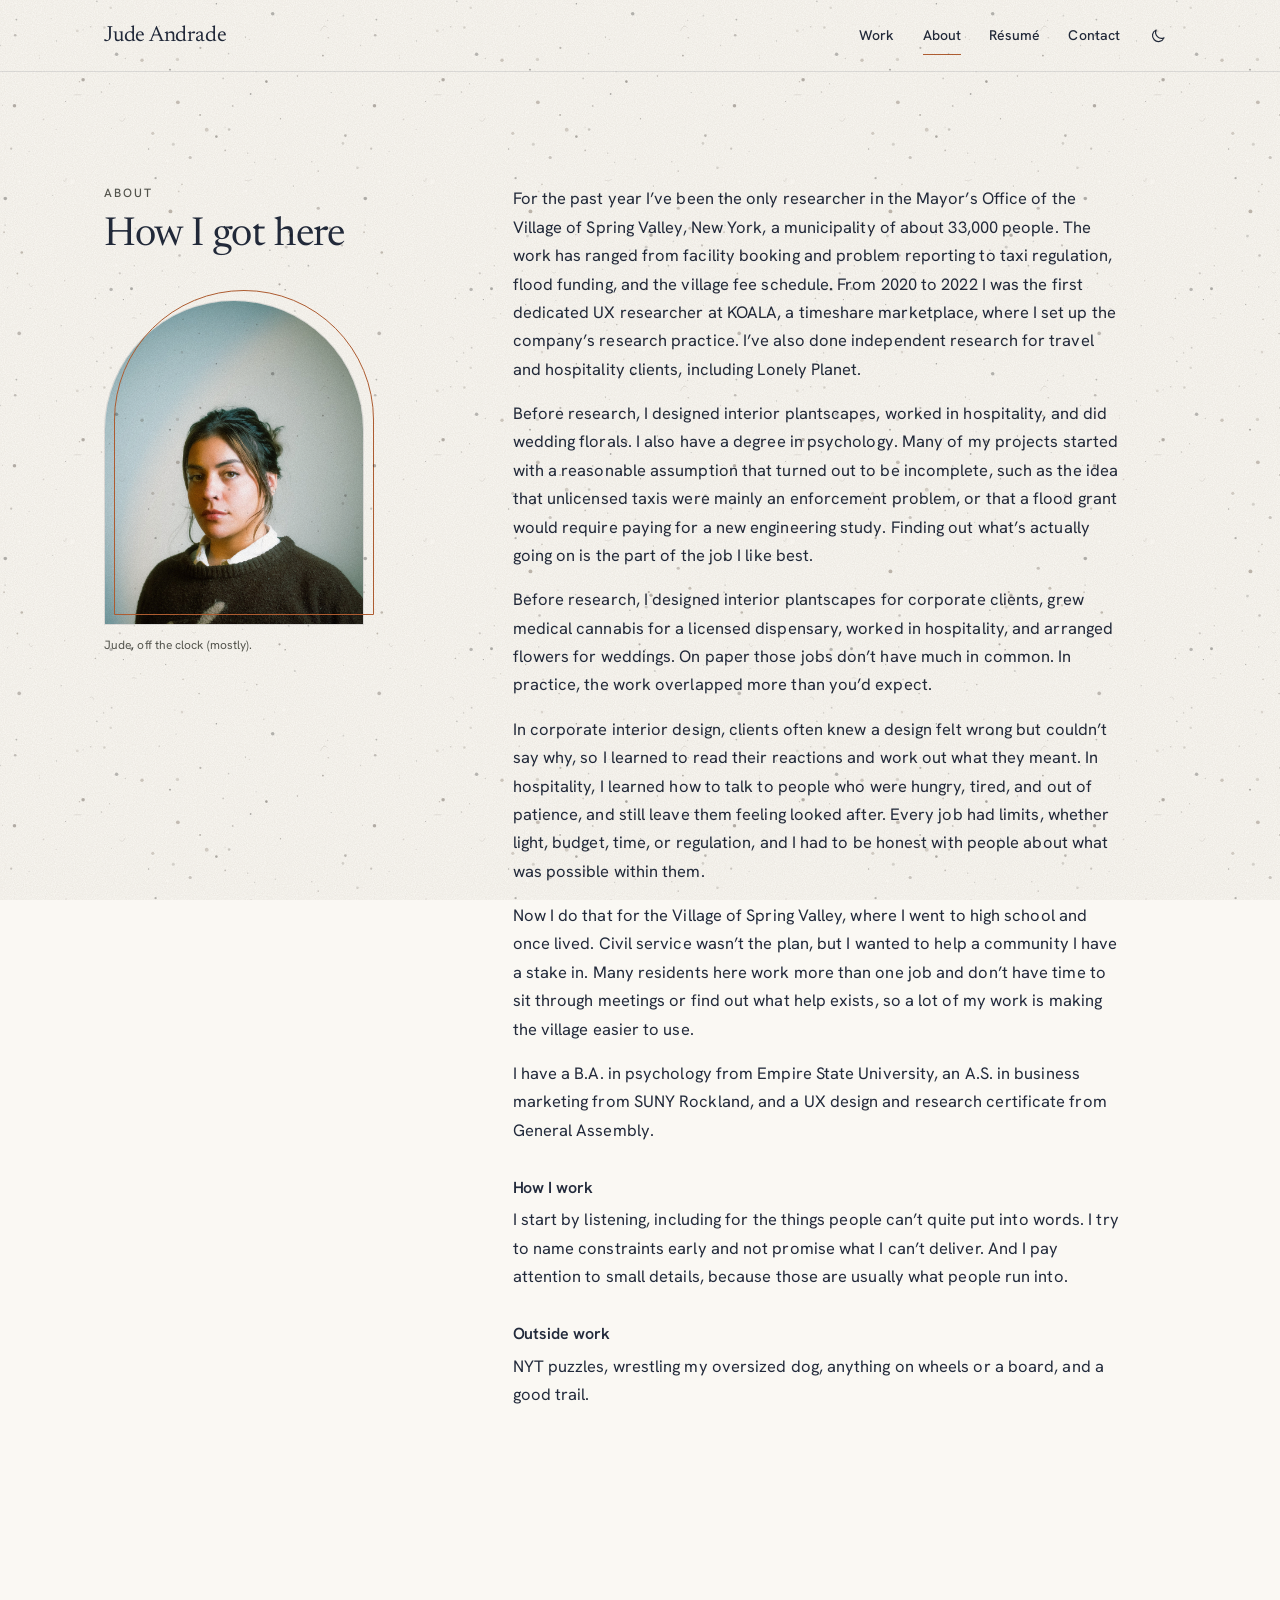
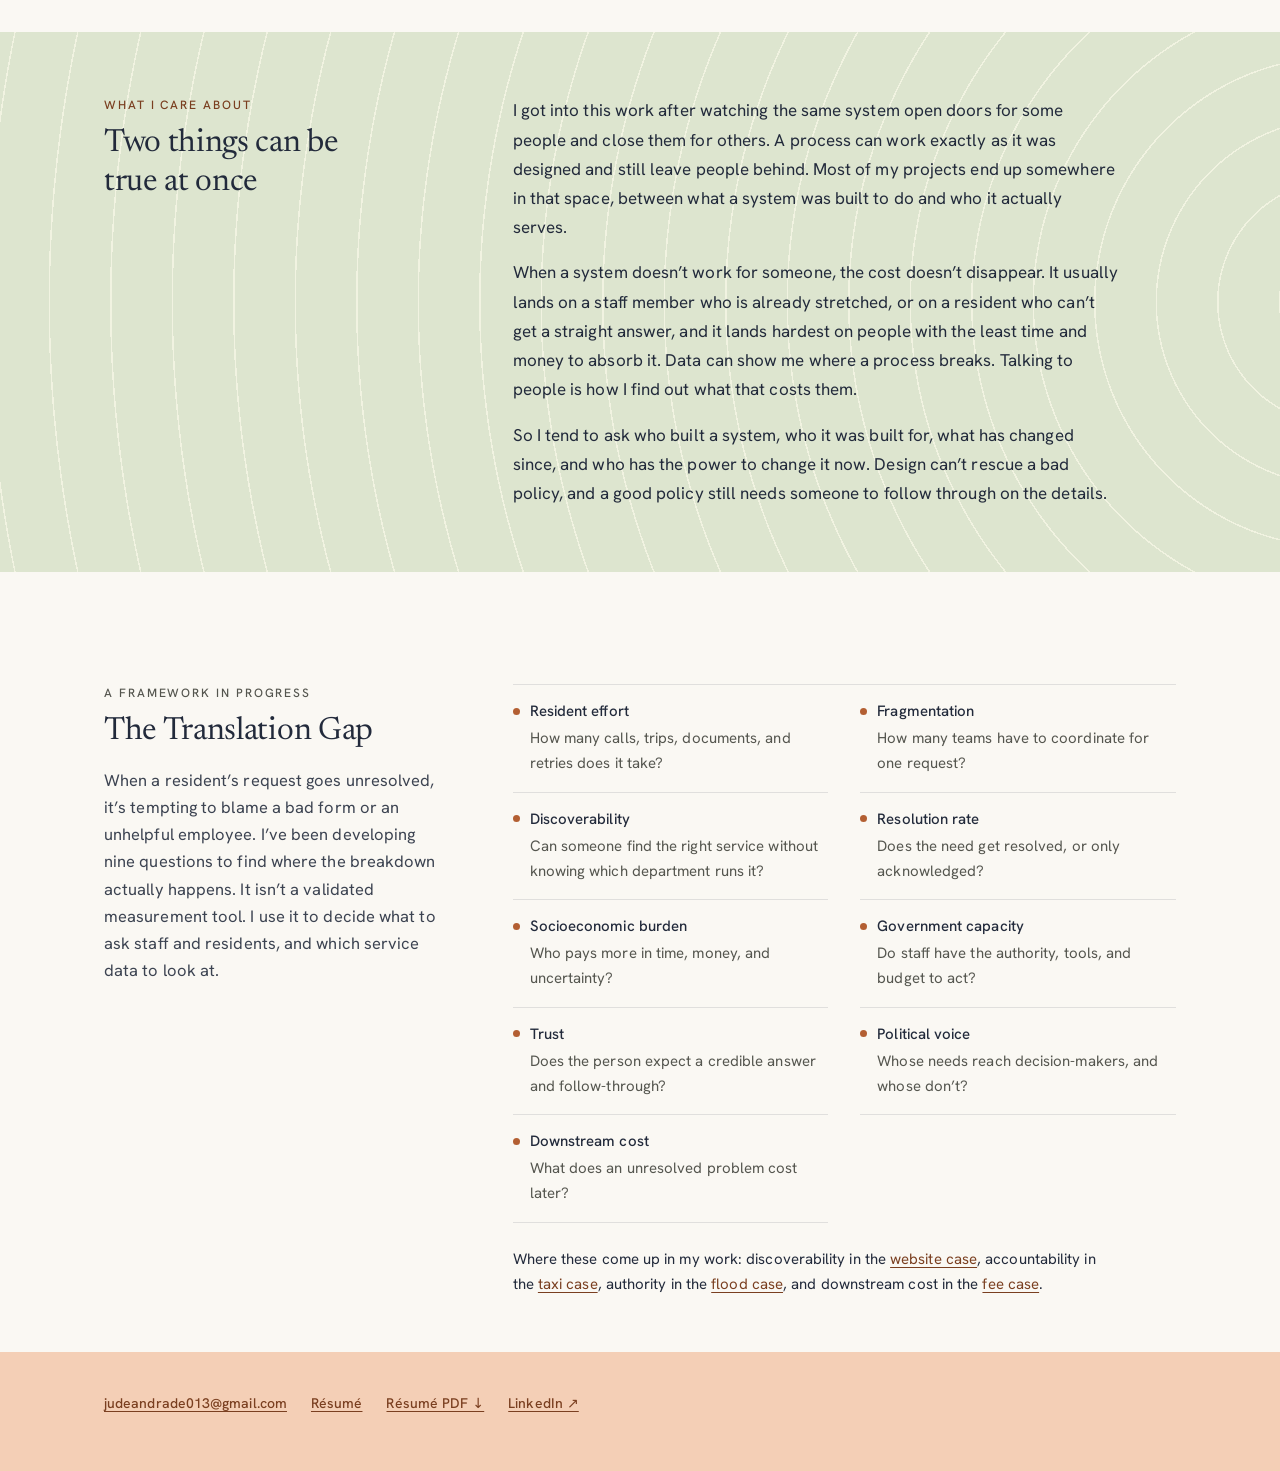
==== about.html @ be857dbc "Move long-form About content to its own page - Homepage keeps the hero's first paragraph, the work l" ====
<!DOCTYPE html>

<html lang="en">
<head>
<meta charset="utf-8"/>
<meta content="width=device-width,initial-scale=1,viewport-fit=cover" name="viewport"/>
<meta content="#FAF8F3" name="theme-color"/>
<script>(function(){var d=document.documentElement,t;try{t=localStorage.getItem("theme")}catch(e){}if(t!=="light"&&t!=="dark")t=matchMedia("(prefers-color-scheme: dark)").matches?"dark":"light";d.setAttribute("data-theme",t);})();</script>
<title>About · Jude Andrade, Design Researcher</title>
<meta content="About Jude Andrade: how a path through plantscape design, hospitality and florals led to design research in local government, what she cares about, and the Translation Gap framework." name="description"/>
<meta content="website" property="og:type"/>
<meta content="About · Jude Andrade, Design Researcher" property="og:title"/>
<meta content="Jude Andrade studies how people make their way through products and public services. Case studies: taxi regulation, product research at KOALA, municipal digital services, flood-mitigation funding, and fee reform." property="og:description"/>
<meta content="summary_large_image" name="twitter:card"/>
<link href="https://fonts.googleapis.com" rel="preconnect"/>
<link crossorigin="" href="https://fonts.gstatic.com" rel="preconnect"/>
<link href="https://fonts.googleapis.com/css2?family=Hanken+Grotesk:wght@400;500;600&amp;family=Newsreader:ital,opsz,wght@0,6..72,300..600;1,6..72,400&amp;family=DM+Mono:wght@400;500&amp;display=swap" rel="stylesheet"/>
<link href="site.css?v=13" rel="stylesheet"/>

<meta content="https://judeandrade013.github.io/about.html" property="og:url"/><meta content="https://judeandrade013.github.io/og-card.jpg?v=20261117" property="og:image"/>
<meta content="1200" property="og:image:width"/>
<meta content="630" property="og:image:height"/>
<meta content="Jude Andrade, design researcher: Hi, I’m Jude." property="og:image:alt"/>
<meta content="https://judeandrade013.github.io/og-card.jpg?v=20261117" name="twitter:image"/><link href="https://judeandrade013.github.io/" rel="canonical"/><link href="favicon.svg?v=20261029" rel="icon" type="image/svg+xml"/></head>
<body>
<a class="skip" href="#main">Skip to content</a>
<nav aria-label="Main"><div class="wrap nav-in"><a class="mark" href="index.html">Jude Andrade</a><div class="nav-links"><a href="index.html#work">Work</a><a aria-current="page" href="about.html">About</a><a href="resume.html">Résumé</a><a href="index.html#contact">Contact</a><button class="theme-toggle" type="button" aria-pressed="false" aria-label="Dark theme" title="Dark theme"><svg class="i-moon" viewBox="0 0 24 24" width="18" height="18" aria-hidden="true" focusable="false"><path d="M20 14.5A8 8 0 0 1 9.5 4a8 8 0 1 0 10.5 10.5z" fill="none" stroke="currentColor" stroke-width="1.6" stroke-linejoin="round"/></svg><svg class="i-sun" viewBox="0 0 24 24" width="18" height="18" aria-hidden="true" focusable="false"><circle cx="12" cy="12" r="4" fill="none" stroke="currentColor" stroke-width="1.6"/><path d="M12 2.5v2.5M12 19v2.5M2.5 12H5M19 12h2.5M5.3 5.3l1.8 1.8M16.9 16.9l1.8 1.8M5.3 18.7l1.8-1.8M16.9 7.1l1.8-1.8" stroke="currentColor" stroke-width="1.6" stroke-linecap="round"/></svg></button></div></div></nav>
<main id="main">
<section aria-labelledby="h-about" class="sec about-page" id="about-story"><div class="wrap split"><div class="split-head"><p class="label">About</p><h1 class="sec-title" id="h-about">How I got here</h1><figure class="portrait-note portrait-single"><img alt="Photograph of Jude smiling in a dark knit sweater over a white collared shirt" decoding="async" height="1100" loading="lazy" src="about-jude-2026.jpg" width="1100"/><figcaption>Jude, off the clock (mostly).</figcaption></figure></div>
<div class="split-body about-body"><p class="about-lede">For the past year I’ve been the only researcher in the Mayor’s Office of the Village of Spring Valley, New York, a municipality of about 33,000 people. The work has ranged from facility booking and problem reporting to taxi regulation, flood funding, and the village fee schedule. From 2020 to 2022 I was the first dedicated UX researcher at KOALA, a timeshare marketplace, where I set up the company’s research practice. I’ve also done independent research for travel and hospitality clients, including Lonely Planet.</p>
<p class="about-lede">Before research, I designed interior plantscapes, worked in hospitality, and did wedding florals. I also have a degree in psychology. Many of my projects started with a reasonable assumption that turned out to be incomplete, such as the idea that unlicensed taxis were mainly an enforcement problem, or that a flood grant would require paying for a new engineering study. Finding out what’s actually going on is the part of the job I like best.</p>
<p>Before research, I designed interior plantscapes for corporate clients, grew medical cannabis for a licensed dispensary, worked in hospitality, and arranged flowers for weddings. On paper those jobs don’t have much in common. In practice, the work overlapped more than you’d expect.</p><p>In corporate interior design, clients often knew a design felt wrong but couldn’t say why, so I learned to read their reactions and work out what they meant. In hospitality, I learned how to talk to people who were hungry, tired, and out of patience, and still leave them feeling looked after. Every job had limits, whether light, budget, time, or regulation, and I had to be honest with people about what was possible within them.</p><p>Now I do that for the Village of Spring Valley, where I went to high school and once lived. Civil service wasn’t the plan, but I wanted to help a community I have a stake in. Many residents here work more than one job and don’t have time to sit through meetings or find out what help exists, so a lot of my work is making the village easier to use.</p><p>I have a B.A. in psychology from Empire State University, an A.S. in business marketing from SUNY Rockland, and a UX design and research certificate from General Assembly.</p><h3 class="about-mini-head">How I work</h3><p>I start by listening, including for the things people can’t quite put into words. I try to name constraints early and not promise what I can’t deliver. And I pay attention to small details, because those are usually what people run into.</p><h3 class="about-mini-head">Outside work</h3><p>NYT puzzles, wrestling my oversized dog, anything on wheels or a board, and a good trail.</p>
</div>
</div></section>
<section aria-labelledby="beliefs-title" class="wrap beliefs" id="what-i-believe"><div class="beliefs-inner split"><div class="split-head"><p class="label">What I care about</p><h3 id="beliefs-title">Two things can be true at once</h3></div><div class="split-body"><p>I got into this work after watching the same system open doors for some people and close them for others. A process can work exactly as it was designed and still leave people behind. Most of my projects end up somewhere in that space, between what a system was built to do and who it actually serves.</p><p>When a system doesn’t work for someone, the cost doesn’t disappear. It usually lands on a staff member who is already stretched, or on a resident who can’t get a straight answer, and it lands hardest on people with the least time and money to absorb it. Data can show me where a process breaks. Talking to people is how I find out what that costs them.</p><p>So I tend to ask who built a system, who it was built for, what has changed since, and who has the power to change it now. Design can’t rescue a bad policy, and a good policy still needs someone to follow through on the details.</p></div></div></section>
<section aria-labelledby="h-theory" class="wrap gap-framework" id="theory"><div class="split"><div class="split-head"><p class="label">A framework in progress</p><h3 id="h-theory">The Translation Gap</h3><p>When a resident’s request goes unresolved, it’s tempting to blame a bad form or an unhelpful employee. I’ve been developing nine questions to find where the breakdown actually happens. It isn’t a validated measurement tool. I use it to decide what to ask staff and residents, and which service data to look at.</p></div><div class="split-body"><dl class="gap-list"><div><dt>Resident effort</dt><dd>How many calls, trips, documents, and retries does it take?</dd></div><div><dt>Fragmentation</dt><dd>How many teams have to coordinate for one request?</dd></div><div><dt>Discoverability</dt><dd>Can someone find the right service without knowing which department runs it?</dd></div><div><dt>Resolution rate</dt><dd>Does the need get resolved, or only acknowledged?</dd></div><div><dt>Socioeconomic burden</dt><dd>Who pays more in time, money, and uncertainty?</dd></div><div><dt>Government capacity</dt><dd>Do staff have the authority, tools, and budget to act?</dd></div><div><dt>Trust</dt><dd>Does the person expect a credible answer and follow-through?</dd></div><div><dt>Political voice</dt><dd>Whose needs reach decision-makers, and whose don’t?</dd></div><div><dt>Downstream cost</dt><dd>What does an unresolved problem cost later?</dd></div></dl><p class="gap-links">Where these come up in my work: discoverability in the <a href="work/digital-services.html">website case</a>, accountability in the <a href="work/taxi.html">taxi case</a>, authority in the <a href="work/memorial-park.html">flood case</a>, and downstream cost in the <a href="work/fees.html">fee case</a>.</p></div></div></section>
</main>
<footer class="page-footer"><div class="wrap"><p><a href="mailto:judeandrade013@gmail.com">judeandrade013@gmail.com</a><a href="resume.html">Résumé</a><a href="resume.pdf?v=20261117c" download="Jude_Andrade_Resume.pdf">Résumé PDF ↓</a><a href="https://www.linkedin.com/in/jude13/" rel="noopener" target="_blank">LinkedIn ↗</a></p></div></footer>
<script src="theme.js" defer></script>
<script data-goatcounter="https://judeandrade013.goatcounter.com/count" async src="//gc.zgo.at/count.js"></script>
</body>
</html>
---- site.css ----
/* Jude Andrade — portfolio stylesheet
   One stylesheet for every page. Colours live only in the two token blocks
   below; components use the tokens, so light and dark come from the same rules.

   1  Tokens (light, dark)      6  Case studies
   2  Base                      7  Exhibits and figures
   3  Navigation + theme toggle 8  Résumé page
   4  Homepage                  9  Responsive
   5  Footers                   10 Motion and print                        */

/* 1 ─ Tokens ─────────────────────────────────────────────────────────── */
:root{
  color-scheme:light;
  /* surfaces */
  --paper:#FAF8F3; --platen:#F1EBE1; --sand:#EFE7DA; --card:#FFFFFF;
  /* text */
  --ink:#222A3B; --muted:#55564F;
  --rule:color-mix(in srgb,var(--ink) 12%,var(--paper));
  --rule-strong:color-mix(in srgb,var(--ink) 18%,transparent);
  /* accents */
  --terracotta:#B35F32;          /* dots, outlines, active nav */
  --link:#7A3F20;                /* text links and labels on tints */
  --peach:#F4CFB6;               /* contact footer */
  --peach-muted:#5A4A3C;
  --sage:#DDE5CF;                /* illustration panel, beliefs panel */
  --green:#3F7D2F; --green-text:#2C681D;
  --ring:rgba(255,252,237,.6);   /* the concentric-ring texture */
  --ring-band:rgba(255,252,237,.55);
  --texture-blend:multiply; --texture-opacity:.7; --texture-filter:none;
  /* one band colour per case study (also the homepage number swatches) */
  --band-1:#F6D9C4; --band-2:#DDE5CF; --band-3:#EFE3C2; --band-4:#D3E0D6; --band-5:#EAD3BF;
  /* exhibit diagram palette */
  --ex-peach:#F6D9C4; --ex-peach-line:#C98A63;
  --ex-sand:#F3EDE3;  --ex-sand-line:#CDBCA7;
  --ex-sage:#DDE5CF;  --ex-sage-line:#8FA67F;
  --ex-green:#D9E6CF; --ex-ghost-line:#A0907E; --ex-line:#8E8577;
  --ex-bar-old:#CDBCA7; --ex-bar-new:#3F7D2F;
  /* spacing scale and text measures */
  --space-section:clamp(72px,9vw,112px);  /* between homepage sections */
  --space-block:56px;                     /* between blocks inside a section */
  --space-head:40px;                      /* section heading to its content */
  --measure:38rem;                        /* reading width for paragraphs (~70 characters) */
  --measure-wide:760px;                   /* figures and diagrams */
  /* type */
  --display:"Newsreader",Georgia,"Times New Roman",serif;
  --body:"Hanken Grotesk",system-ui,-apple-system,"Segoe UI",sans-serif;
  --mono:"DM Mono",ui-monospace,Menlo,monospace;
}
:root[data-theme="dark"]{
  color-scheme:dark;
  --paper:#16191F; --platen:#1E222A; --sand:#232831; --card:#1B1F26;
  --ink:#ECE6DA; --muted:#ABA698;
  --rule:color-mix(in srgb,var(--ink) 14%,var(--paper));
  --rule-strong:color-mix(in srgb,var(--ink) 22%,transparent);
  --terracotta:#D98A5E;
  --link:#EDAA82;
  --peach:#2B221E;
  --peach-muted:#C9B8A6;
  --sage:#232B22;
  --green:#86BF70; --green-text:#A3D18F;
  --ring:rgba(255,252,237,.06);
  --ring-band:rgba(255,252,237,.05);
  --texture-blend:screen; --texture-opacity:.22; --texture-filter:invert(1);
  --band-1:#33261F; --band-2:#242C21; --band-3:#2F2A1D; --band-4:#202A25; --band-5:#31251D;
  --ex-peach:#3A2A21; --ex-peach-line:#B57C59;
  --ex-sand:#262A31;  --ex-sand-line:#5F5B53;
  --ex-sage:#26301F;  --ex-sage-line:#72906A;
  --ex-green:#22331F; --ex-ghost-line:#8A8073; --ex-line:#8C877E;
  --ex-bar-old:#5F5B53; --ex-bar-new:#86BF70;
}

/* 2 ─ Base ───────────────────────────────────────────────────────────── */
*{box-sizing:border-box}
html{scroll-behavior:smooth;scroll-padding-top:96px}
html{overflow-x:clip}
body{margin:0;background:var(--paper);color:var(--ink);font:16.5px/1.65 var(--body);letter-spacing:.005em;-webkit-font-smoothing:antialiased}
/* paper grain over the page; inverted to light specks in dark mode */
body:before{content:"";position:fixed;top:0;left:0;width:100vw;height:100dvh;pointer-events:none;z-index:100;
  background:url("paper.svg") 0 0/360px 360px;opacity:var(--texture-opacity);mix-blend-mode:var(--texture-blend);filter:var(--texture-filter)}
h1,h2,h3,h4,p,ul,ol,dl,dd,figure{margin:0;padding:0}
h1,h2,h3,h4{font-weight:400;letter-spacing:-.01em}
img{max-width:100%}
button{font-family:inherit}
a{color:var(--link);text-decoration:none;text-decoration-color:color-mix(in srgb,var(--terracotta) 45%,transparent);text-underline-offset:3px}
a:hover{text-decoration:underline;text-underline-offset:4px}
p a,dd a,li a{text-decoration:underline;text-decoration-thickness:1px;text-underline-offset:3px}
a:focus-visible,button:focus-visible,[tabindex]:focus-visible{outline:2px solid var(--link);outline-offset:3px;border-radius:2px}
.wrap{max-width:1120px;margin:0 auto;padding-inline:max(24px,env(safe-area-inset-left,0px)) max(24px,env(safe-area-inset-right,0px))}
.sr-only{position:absolute;width:1px;height:1px;overflow:hidden;clip:rect(0 0 0 0);white-space:nowrap}
.skip{position:absolute;left:-9999px;top:8px;z-index:200;background:var(--ink);color:var(--paper);padding:8px 12px;font:500 13px var(--body)}
.skip:focus{left:12px}
/* eyebrow: every section label, fact label and exhibit label */
.label,.part,.rs-label{font:500 12px/1.5 var(--body);letter-spacing:.16em;text-transform:uppercase;color:var(--muted)}
/* subheads: one sans style for headings inside a section */
.story h3,.about-mini-head,.gallery-title,.gallery-room h3,.flow-head h4{font-family:var(--body);font-weight:600;letter-spacing:-.005em;color:var(--ink)}
.sec-title{font:400 clamp(28px,3.4vw,40px)/1.2 var(--display);letter-spacing:-.01em;margin-top:12px;text-wrap:balance}
.btn{display:inline-flex;align-items:center;gap:10px;cursor:pointer;background:transparent;color:var(--ink);border:1px solid color-mix(in srgb,var(--ink) 40%,transparent);border-radius:0;padding:13px 24px;font:500 14px/1 var(--body);text-decoration:none}
.btn:hover{border-color:var(--ink);text-decoration:none}

/* 3 ─ Navigation ─────────────────────────────────────────────────────── */
nav[aria-label="Main"]{position:sticky;top:env(safe-area-inset-top,0px);z-index:90;background:var(--paper);border-bottom:1px solid var(--rule)}
.nav-in{display:flex;justify-content:space-between;align-items:center;gap:16px;padding-block:16px}
.mark{font:400 22px/1.2 var(--display);letter-spacing:-.01em;color:var(--ink);white-space:nowrap}
.mark:hover{text-decoration:none}
.nav-links{display:flex;flex-wrap:wrap;align-items:center;gap:28px}
.nav-links a{display:inline-flex;align-items:center;min-height:36px;padding:8px 0;border-bottom:1.5px solid transparent;font:500 14px/1.6 var(--body);color:var(--ink)}
.nav-links a[aria-current]{border-bottom-color:var(--terracotta)}
.nav-links a:hover{text-decoration:none;border-bottom-color:var(--rule)}
.theme-toggle{display:inline-grid;place-items:center;width:36px;height:36px;margin-left:-8px;padding:0;border:1px solid transparent;border-radius:999px;background:none;color:var(--ink);cursor:pointer}
.theme-toggle:hover{border-color:var(--rule)}
.theme-toggle svg{display:block}
.theme-toggle .i-sun,[data-theme="dark"] .theme-toggle .i-moon{display:none}
[data-theme="dark"] .theme-toggle .i-sun{display:block}

/* 4 ─ Homepage ───────────────────────────────────────────────────────── */
.hero{padding-block:58px 72px}
.hero-intro-layout{display:grid;grid-template-columns:minmax(0,1.25fr) minmax(260px,.9fr);gap:clamp(28px,5vw,64px);align-items:start}
.hero-intro-copy{min-width:0}
.hero-eyebrow{margin-bottom:20px}
.hero-intro-copy h1{font:400 clamp(40px,5.4vw,68px)/1.05 var(--display);letter-spacing:-.01em}
.lede{max-width:64ch;margin-top:24px;font-size:17.5px;color:color-mix(in srgb,var(--ink) 88%,var(--paper))}
.lede+.lede{margin-top:14px}
/* illustration panel: sage with rings, image in an arch */
.hero-doodle{justify-self:end;width:100%;max-width:250px;margin:8px 0 0;display:flex;flex-direction:column;align-items:center;padding:56px 40px 28px;border-radius:4px;overflow:hidden;
  background:var(--sage) repeating-radial-gradient(circle at 50% 58%,transparent 0 46px,var(--ring) 46px 47.5px)}
.hero-doodle img{display:block;width:min(100%,260px);height:auto;aspect-ratio:4/5;object-fit:cover;border-radius:999px 999px 0 0;background:var(--platen);outline:1px solid var(--ink);outline-offset:8px}
.hero-doodle figcaption{align-self:flex-start;margin-top:22px;font:500 13px/1.4 var(--body);color:var(--ink)}

.sec{padding-block:var(--space-section);border-top:1px solid var(--rule)}
.sec-title{max-width:24ch}
.sec .label+.sec-title,.split-head .label+h2,.split-head .label+h3{margin-top:10px}
/* heading column + content column, used by every homepage section after the work list */
.split{display:grid;grid-template-columns:minmax(0,1fr) minmax(0,2fr);gap:var(--space-head) clamp(40px,6vw,88px);align-items:start}
.split-body>p:not(.footer-actions){max-width:var(--measure)}

/* project list: quiet rows, one hairline each */
.case-grid{list-style:none;margin-top:var(--space-head);padding:0;border-top:1px solid var(--rule)}
.case-card a{text-decoration:none;display:grid;grid-template-columns:64px minmax(0,1fr);gap:8px 24px;align-items:start;padding:36px 0;border-bottom:1px solid var(--rule);color:var(--ink);transition:background-color .2s ease}
.case-card a:hover{text-decoration:none;background:color-mix(in srgb,var(--sand) 55%,transparent)}
.case-card a:hover h3{text-decoration:underline;text-decoration-thickness:1px;text-underline-offset:5px}
.case-card a:after{content:"Read case study \2192";grid-column:2;justify-self:start;margin-top:6px;font:500 14px/1.4 var(--body);color:var(--link)}
.case-card a:focus-visible{outline-offset:-2px}
.case-no{display:grid;place-items:center;width:44px;height:44px;border-radius:999px 999px 0 0;font:400 14px/1 var(--mono);color:var(--ink)}
.case-card:nth-child(1) .case-no{background:var(--band-1)}
.case-card:nth-child(2) .case-no{background:var(--band-2)}
.case-card:nth-child(3) .case-no{background:var(--band-3)}
.case-card:nth-child(4) .case-no{background:var(--band-4)}
.case-card:nth-child(5) .case-no{background:var(--band-5)}
.case-kicker{display:block;margin-bottom:8px}
.case-copy h3{font:400 clamp(22px,2.5vw,30px)/1.2 var(--display);max-width:32ch;margin-top:4px}
.case-copy p{max-width:64ch;margin-top:10px;font-size:16px;line-height:1.6}
.case-proof{display:block;position:relative;margin-top:12px;padding-left:16px;font:400 13px/1.6 var(--body);color:var(--muted)}
.case-proof:before{content:"";position:absolute;left:0;top:.55em;width:7px;height:7px;border-radius:50%;background:var(--green)}

/* about */
.about-body>p{font-size:16.5px;line-height:1.72}
.about-body>p+p{margin-top:16px}
.about-mini-head{font-size:16px;line-height:1.45;margin:32px 0 6px}
.about-body>.about-mini-head+p{margin-top:0}
.more-link{margin-top:20px}
.more-link a{font:500 15px/1.5 var(--body);text-decoration:none}
.more-link a:hover{text-decoration:underline}
.about-page{border-top:0}
.portrait-note{position:relative;width:min(100%,260px);margin:40px 10px 0 0}
.portrait-note img{display:block;width:100%;height:auto;aspect-ratio:4/5;object-fit:cover;border:1px solid var(--rule);border-radius:999px 999px 0 0}
.portrait-note:before{content:"";position:absolute;top:-10px;left:10px;right:-10px;aspect-ratio:4/5;border:1px solid var(--terracotta);border-radius:999px 999px 0 0;pointer-events:none}
.portrait-note figcaption{margin-top:11px;font:400 12px/1.6 var(--body);color:var(--muted)}
/* full-bleed sage band; content stays on the page grid */
.beliefs{--tint:var(--sage);--rings:repeating-radial-gradient(circle at right -60px top 50%,transparent 0 60px,var(--ring) 60px 61.5px);
  margin-top:var(--space-section);padding-block:64px;color:var(--ink)}
/* full-bleed tinted bands (beliefs, case-study header): colour and rings run edge to edge */
.beliefs,.case-band{position:relative;isolation:isolate}
.beliefs:before,.case-band:before{content:"";position:absolute;top:0;bottom:0;left:calc(50% - 50vw);right:calc(50% - 50vw);z-index:-1;background:var(--tint) var(--rings)}
.beliefs .label{color:var(--link)}
.beliefs h3,.gap-framework h3{font:400 clamp(24px,2.6vw,32px)/1.2 var(--display);max-width:16ch}
.beliefs .split-body p{font-size:17px;line-height:1.72}
.beliefs .split-body p+p{margin-top:16px}
.gap-framework{margin-top:var(--space-section)}
.gap-framework{padding-bottom:var(--space-block)}
.gap-framework .split-head>p:not(.label){margin-top:16px;font-size:16.5px;line-height:1.65;color:color-mix(in srgb,var(--ink) 88%,var(--paper))}
.gap-list{display:grid;grid-template-columns:repeat(auto-fit,minmax(220px,1fr));gap:0 32px;border-top:1px solid var(--rule)}
.gap-list div{padding:16px 0;border-bottom:1px solid var(--rule)}
.gap-list dt{font:500 15px/1.4 var(--body)}
.gap-list dt:before{content:"";display:inline-block;width:7px;height:7px;border-radius:50%;background:var(--terracotta);margin-right:10px;vertical-align:.12em}
.gap-list dd{margin:4px 0 0 17px;font-size:15px;color:var(--muted)}
.gap-links{margin-top:24px;font-size:15px}

/* 5 ─ Footers ────────────────────────────────────────────────────────── */
footer#contact{padding-block:var(--space-section) 48px;background:var(--peach)}
footer#contact .label,.footer-edit,.colophon{color:var(--peach-muted)}
footer#contact .footer-actions a,footer#contact .contact{border-color:color-mix(in srgb,var(--ink) 16%,transparent)}
.footer-edit{margin-top:16px;font-size:16px;line-height:1.6;max-width:40ch}
.contact{display:flex;flex-wrap:wrap;align-items:center;justify-content:space-between;gap:14px 28px;padding-bottom:20px;border-bottom:1px solid}
.email{font:400 clamp(20px,2.4vw,26px)/1.4 var(--display);letter-spacing:-.01em;user-select:all;overflow-wrap:anywhere}
.footer-actions{display:grid;grid-template-columns:repeat(2,minmax(0,1fr));column-gap:32px}
.footer-actions a{padding:14px 0;border-bottom:1px solid;font:500 15px/1.5 var(--body);text-decoration:none}
.footer-actions a:hover{text-decoration:underline}
.page-footer a{font:500 14px/1.6 var(--body);text-decoration:underline}
.colophon{margin-top:var(--space-section);padding-top:20px;border-top:1px solid color-mix(in srgb,var(--ink) 16%,transparent);font-size:13px}
.page-footer{padding-block:40px 56px;background:var(--peach)}
.page-footer p{display:flex;flex-wrap:wrap;gap:12px 24px}

/* 6 ─ Case studies ───────────────────────────────────────────────────── */
.case-page .case{padding-bottom:48px}
.case-band{--tint:var(--band);--rings:repeating-radial-gradient(circle at right 4% top 10%,transparent 0 54px,var(--ring-band) 54px 55px);
  padding:56px 0 28px}
.case-band .label,.case-band .facts dt{color:var(--link)}
.case-head{display:flex;justify-content:space-between;gap:16px;align-items:center}
.case-page .case h1{font:400 clamp(32px,4.6vw,54px)/1.1 var(--display);letter-spacing:-.01em;max-width:22ch;margin-top:18px;text-wrap:balance}
.case-tags{margin-top:14px;font:400 12px/1.6 var(--mono);letter-spacing:.04em;text-transform:uppercase;color:var(--link)}
.case-page .dek{max-width:60ch;margin-top:20px;font:400 clamp(18px,1.6vw,21px)/1.55 var(--display);color:var(--ink)}
/* metadata row: label over value, columns divided by hairlines */
.facts{display:grid;grid-auto-flow:column;grid-auto-columns:minmax(0,1fr);margin-top:32px;border-block:1px solid var(--rule-strong)}
.facts div{padding:16px 20px 18px;min-width:0;border-left:1px solid var(--rule-strong)}
.facts div:first-child{padding-left:0;border-left:0}
.facts dd{font-size:14.5px;line-height:1.5;margin-top:6px}
/* compact section index */
.case-index ol{list-style:none;display:flex;flex-wrap:wrap;gap:6px 28px;margin:0;padding:16px 0 0}
.case-index a{font:500 14px/1.6 var(--body);color:var(--ink);text-decoration:none}
.case-index a:hover{text-decoration:underline}
.part-no{font:500 12px/1 var(--mono);letter-spacing:.02em;color:var(--link);margin-right:6px}
/* numbered parts and the story inside them */
/* numbered parts span the full column; the story inside keeps a reading measure */
.part{display:flex;align-items:baseline;margin-top:88px;padding-top:20px;border-top:1px solid var(--rule);color:var(--ink)}
.part .part-no{font-size:12px;margin-right:12px}
.story>p,.story>h3,.story>.story-table,.story-link,.artifact-link,.methods{max-width:var(--measure)}
.case-band+.story>.part:first-child{margin-top:56px}
.story h3{font-size:clamp(19px,1.8vw,22px);line-height:1.3;margin-top:48px}
.story .part+h3{margin-top:20px}
.case-page .story p{font:400 19px/1.65 var(--display);margin-top:14px}
.story a{text-decoration:underline}
.story-table{overflow-x:auto;margin-top:24px}
.story-table table{border-collapse:collapse;width:100%;line-height:1.5}
.story-table th{font:500 13px/1.4 var(--body);color:var(--muted);text-align:left;padding:10px 16px 10px 0;border-bottom:1px solid var(--ink)}
.story-table td{padding:12px 16px 12px 0;border-bottom:1px solid var(--rule);vertical-align:top;font:400 16.5px/1.5 var(--display)}
.story-table td:first-child{width:42%;font:500 15px/1.5 var(--body)}
.story-link{margin-top:28px;font-weight:500}
.artifact-link{margin-top:20px;font-size:15.5px}
.methods{margin-top:var(--space-block);padding-top:16px;border-top:1px solid var(--rule);font-size:15px;line-height:1.7}
.methods .label{display:block;margin-bottom:4px}
.methods span:not(.label)+span:before{content:" · ";color:var(--muted)}
.case-pager{display:grid;grid-template-columns:1fr 1fr;gap:24px;padding-block:40px 48px;border-top:1px solid var(--rule)}
.case-pager a{display:block;padding:8px 0;color:var(--ink)}
.case-pager a:hover{text-decoration:none}
.case-pager a:hover .pager-title{text-decoration:underline;text-underline-offset:4px}
.case-pager .label{color:var(--link)}
.case-pager .next{text-align:right}
.pager-title{display:block;margin-top:8px;font:400 clamp(17px,1.8vw,21px)/1.3 var(--display)}
/* then-and-now gallery (digital services) */
.case-gallery{padding-block:0 var(--space-block)}
.case-gallery .part{margin-top:var(--space-block)}
.museum-head{display:flex;justify-content:space-between;align-items:end;flex-wrap:wrap;gap:8px 28px;margin:20px 0 28px}
.gallery-title{font-size:clamp(19px,1.8vw,22px);line-height:1.3}
.museum-note{font:400 13px/1.5 var(--body);color:var(--muted)}
.gallery-wall{display:grid;grid-template-columns:1fr 1fr;gap:24px}
.gallery-piece{padding:12px;border-radius:12px;background:var(--sand)}
.gallery-piece a{display:block;overflow:hidden;border-radius:8px}
.gallery-piece img{display:block;width:100%;height:auto;aspect-ratio:1.456;object-fit:cover;object-position:top;border:1px solid var(--rule);border-radius:8px;transition:transform .2s}
.gallery-piece a:hover img{transform:scale(1.015)}
.gallery-piece figcaption{padding:12px 2px 2px;font:500 14px/1.4 var(--body)}
.gallery-rooms{display:grid;grid-template-columns:repeat(4,minmax(0,1fr));gap:0 24px;margin-top:40px}
.gallery-room{padding-top:14px;border-top:1px solid var(--rule)}
.gallery-room h3{font-size:15px;line-height:1.4}
.gallery-room nav{display:flex;gap:16px;margin-top:8px}
.gallery-room a{font:500 14px/1.6 var(--body);text-decoration:underline}

/* 7 ─ Exhibits and figures ───────────────────────────────────────────── */
/* diagrams sit on a card; data panels (tables, bars, photos, flows) sit on sand */
.story-exhibit{margin-block:48px}
.exhibit,.proof-module,.flow,.bars,.shots{max-width:var(--measure-wide);padding:24px;border-radius:12px}
.exhibit{background:var(--card);border:1px solid var(--rule)}
.proof-module,.flow,.bars,.shots{background:var(--sand)}
.proof-module,.flow{max-width:none}
.exhibit-head{margin-bottom:16px}
.exhibit-head h3{font:400 clamp(20px,2vw,24px)/1.25 var(--display);margin-top:6px}
.exhibit figcaption,.bars figcaption,.shot figcaption,.proof-below{margin-top:12px;font-size:14px;line-height:1.55;color:var(--muted)}
.exhibit-svg{display:block;width:100%;height:auto;font-family:var(--body)}
.ex-scroll{overflow-x:auto;-webkit-overflow-scrolling:touch}
.ex-scroll .exhibit-svg{min-width:600px}
.ex-kicker{font-size:13px;font-weight:600;fill:var(--muted)}
.ex-strong{font-size:16px;font-weight:600;fill:var(--ink)}
.ex-big{font-size:19px;font-weight:600;fill:var(--ink)}
.ex-small{font-size:13.5px;fill:var(--muted)}
.ex-muted{fill:var(--muted)}
.ex-peach{fill:var(--ex-peach);stroke:var(--ex-peach-line);stroke-width:1}
.ex-sand{fill:var(--ex-sand);stroke:var(--ex-sand-line);stroke-width:1}
.ex-sage{fill:var(--ex-sage);stroke:var(--ex-sage-line);stroke-width:1}
.ex-green{fill:var(--ex-green);stroke:var(--ex-sage-line);stroke-width:1}
.ex-ghost{fill:transparent;stroke:var(--ex-ghost-line);stroke-width:1.2;stroke-dasharray:5 4}
.ex-green-text{fill:var(--green-text)}
.ex-line{stroke:var(--ex-line);stroke-width:1.5;fill:none}
.ex-dash{stroke-dasharray:5 5}
.ex-rule{stroke:var(--rule);stroke-width:1}
/* step list (taxi, exhibit 02) */
.ex-steps{list-style:none;margin:0;padding:0;display:grid;gap:10px}
.ex-steps li{position:relative;display:grid;grid-template-columns:44px minmax(0,1fr);gap:12px;align-items:center;padding:14px 18px;border-radius:10px;background:var(--ex-sand);border:1px solid var(--ex-sand-line)}
.ex-steps li:first-child{background:var(--ex-peach);border-color:var(--ex-peach-line)}
.ex-steps li:not(:last-child):after{content:"";position:absolute;left:50%;bottom:-11px;width:1.5px;height:10px;background:var(--ex-line)}
.ex-step-no{font:500 18px/1 var(--mono);color:var(--link)}
.ex-steps strong{display:block;font:600 16px/1.3 var(--body)}
.ex-steps li span span{display:block;font-size:14.5px;color:var(--muted);margin-top:2px}
.ex-end{margin:14px auto 0;max-width:420px;text-align:center;padding:9px 14px;border-radius:8px;background:var(--ex-green);border:1px solid var(--ex-sage-line);font:600 15px/1.4 var(--body);color:var(--green-text)}
/* bar comparisons */
.ex-bars{display:grid;gap:14px}
.ex-bar-row{display:grid;grid-template-columns:72px minmax(0,1fr) 72px;gap:12px;align-items:center}
.ex-bar-label,.ex-bar-val{font:600 15px/1 var(--body)}
.ex-bar-track{display:block;height:34px}
.ex-bar{display:block;height:100%;border-radius:4px}
.ex-bar.old{background:var(--ex-bar-old)}
.ex-bar.new{background:var(--ex-bar-new)}
.ex-diff{margin:6px 0 0 84px;padding-top:12px;border-top:1px solid var(--rule)}
.ex-diff strong{display:block;font:600 16px/1.4 var(--body)}
.ex-diff span{font-size:14px;color:var(--muted)}
.bar-row{display:grid;grid-template-columns:64px minmax(0,1fr) 48px;align-items:center;gap:12px;margin-top:12px}
.bar-label{font:500 13px/1.4 var(--body)}
.bar-track{height:22px;background:var(--paper);border:1px solid var(--rule)}
.bar{height:100%;background:var(--ink)}
.bar.now{background:var(--green)}
.bar-val{font:500 15px/1.5 var(--body);text-align:right}
/* money split (fees, exhibit 05) */
.money-split{display:grid;grid-template-columns:repeat(auto-fit,minmax(240px,1fr));gap:16px}
.money-card{padding:18px 20px;border-radius:10px;background:var(--ex-sand)}
.money-card:last-child{background:var(--ex-sage)}
.money-name{font:600 17px/1.3 var(--body)}
.money-card p+p{margin-top:8px;font-size:15px}
.money-card .money-tag{margin-top:14px;padding-top:10px;border-top:1px solid var(--rule-strong);font:500 12px/1.4 var(--mono);letter-spacing:.04em;text-transform:uppercase}
.money-tag.is-revenue{color:var(--link)}
/* fee table (fees) */
.fee-wrap{overflow-x:auto;-webkit-overflow-scrolling:touch;border-radius:8px;background:var(--card)}
.fee-table{width:100%;min-width:640px;border-collapse:collapse;font-size:13.5px;line-height:1.5}
.fee-table th,.fee-table td{text-align:left;vertical-align:top;padding:11px 13px;border-bottom:1px solid var(--rule)}
.fee-table thead th{font:500 13px/1.4 var(--body);color:var(--muted);border-bottom:1px solid var(--ink)}
.fee-table tbody th{font:500 13.5px/1.45 var(--body);width:19%}
.fee-table .now{font-weight:500}
.fee-table tbody tr:last-child>*{border-bottom:0}
/* request flow (digital services) */
.flow-row{padding:18px 0;border-top:1px solid var(--rule-strong)}
.exhibit-head+.flow-row{border-top:0;padding-top:4px}
.flow-head{display:flex;flex-wrap:wrap;align-items:baseline;justify-content:space-between;gap:6px 16px;margin-bottom:12px}
.flow-head h4{font-size:14px;line-height:1.4}
.flow-head .note{font-size:13px;line-height:1.5;color:var(--muted)}
.flow-badge{display:inline-block;padding:6px 8px;border-radius:4px;background:var(--paper);font:400 11px/1 var(--mono);letter-spacing:.06em;text-transform:uppercase}
.flow-steps{list-style:none;display:flex;flex-wrap:wrap;gap:10px 30px;padding:0;counter-reset:s}
.flow-steps>li{position:relative;flex:1 1 140px;min-width:0;max-width:210px;padding:11px 12px 12px;font-size:13.5px;line-height:1.45;background:var(--paper);border:1px solid var(--rule);border-top:2px solid var(--ink);border-radius:8px}
.flow-steps>li.resident{border-top-color:var(--terracotta)}
.flow-steps>li:before{counter-increment:s;content:counter(s);display:block;margin-bottom:4px;font:500 14px/1.5 var(--body)}
.flow-steps>li:not(:last-child):after{content:"→";position:absolute;right:-24px;top:50%;transform:translateY(-50%);font:500 18px var(--display)}
.flow-steps .who{display:block;margin-bottom:6px;font:500 11px/1.3 var(--mono);letter-spacing:.04em;text-transform:uppercase;color:var(--muted)}
.flow-key{display:flex;flex-wrap:wrap;gap:6px 18px}
.flow-key span{display:inline-flex;align-items:center;gap:7px}
.flow-key .swatch{display:inline-block;width:22px;height:0;border-top:3px solid var(--ink)}
.flow-key .resident-key{border-top-color:var(--terracotta)}
/* photographs (memorial park) */
.shot-grid{display:grid;grid-template-columns:repeat(2,minmax(0,1fr));gap:16px}
.shot{min-width:0}
.shot img{display:block;width:100%;height:auto;border:1px solid var(--rule);border-radius:8px}

/* 8 ─ Résumé page ────────────────────────────────────────────────────── */
.rs-head{padding-block:56px 40px;border-bottom:1px solid var(--rule)}
.rs-head h1{font:400 clamp(40px,5vw,60px)/1.05 var(--display);letter-spacing:-.01em}
.rs-title{margin-top:14px;font:500 13px/1.5 var(--body);letter-spacing:.16em;text-transform:uppercase;color:var(--link)}
.rs-contact{display:flex;flex-wrap:wrap;row-gap:4px;margin-top:20px;font-size:15px;line-height:1.6}
.rs-contact>*{padding-inline:14px;border-left:1px solid var(--rule)}
.rs-contact>:first-child{padding-left:0;border-left:0}
.rs-contact a{color:var(--ink);text-decoration:underline;text-decoration-color:var(--rule-strong)}
.rs-actions{display:flex;flex-wrap:wrap;gap:12px;margin-top:28px}
.btn-primary{background:var(--ink);color:var(--paper);border-color:var(--ink)}
.btn-primary:hover{background:color-mix(in srgb,var(--ink) 86%,var(--paper))}
.rs-body{display:grid;grid-template-columns:minmax(280px,32%) minmax(0,1fr);gap:56px;padding-block:48px 88px;align-items:start}
.rs-rail{padding:28px;background:var(--platen);border-radius:4px}
.rs-label{padding-bottom:10px;margin-bottom:12px;border-bottom:1px solid var(--rule-strong);color:var(--ink)}
.rs-rail section+section{margin-top:36px}
.rs-profile{font-size:15px;line-height:1.65}
.rs-rows{list-style:none;margin:0;padding:0}
.rs-rows li{padding:8px 0;font-size:15px;line-height:1.5}
.rs-rows li+li{border-top:1px solid var(--rule)}
.rs-item{padding:10px 0}
.rs-item:first-of-type{padding-top:2px}
.rs-item+.rs-item{border-top:1px solid var(--rule)}
.rs-item p{font:500 15px/1.45 var(--body)}
.rs-item p+p{margin-top:2px;font:400 14px/1.5 var(--body);color:var(--muted)}
.rs-main>.rs-label{margin-bottom:0}
.rs-role{padding:32px 0;border-bottom:1px solid var(--rule)}
.rs-role:last-child{border-bottom:0}
.rs-role-head{display:grid;grid-template-columns:minmax(0,1fr) auto;gap:4px 24px;align-items:baseline}
.rs-role h3{font:400 clamp(21px,2vw,25px)/1.25 var(--display)}
.rs-dates{font:400 13px/1.5 var(--mono);color:var(--muted);white-space:nowrap}
.rs-sub{grid-column:1/-1;font-size:15px;color:var(--muted)}
.rs-org{margin-top:10px;font:500 12px/1.5 var(--body);letter-spacing:.16em;text-transform:uppercase;color:var(--link)}
.rs-role ul{list-style:none;margin:16px 0 0;padding:0;max-width:72ch}
.rs-role li{position:relative;padding-left:20px;font-size:16px;line-height:1.65}
.rs-role li+li{margin-top:10px}
.rs-role li:before{content:"–";position:absolute;left:0;color:var(--muted)}
.rs-role strong{font-weight:600}

/* 9 ─ Responsive ─────────────────────────────────────────────────────── */
@media (max-width:900px){
  .rs-body{grid-template-columns:1fr;gap:40px}
}
@media (max-width:800px){
  html{scroll-padding-top:120px}
  .nav-in{flex-direction:column;align-items:flex-start;gap:6px;padding-block:12px}
  .nav-links{width:100%;gap:2px 20px}
  .nav-links a{min-height:32px}
  .theme-toggle{margin-left:auto;margin-right:-8px}
  .gallery-wall{grid-template-columns:1fr}
  .gallery-rooms{grid-template-columns:repeat(2,minmax(0,1fr));gap:16px 24px}
}
@media (max-width:760px){
  .hero-intro-layout{grid-template-columns:1fr}
  .hero-doodle{order:-1;justify-self:start;margin:0;padding:36px 24px 20px}
  .hero-doodle figcaption{align-self:center}
  .shot-grid{grid-template-columns:1fr}
  .flow,.exhibit,.proof-module,.bars,.shots{padding:16px}
  .flow-steps{flex-direction:column;gap:26px}
  .flow-steps>li{max-width:none;flex:none}
  .flow-steps>li:not(:last-child):after{content:"↓";right:auto;left:50%;top:auto;bottom:-24px;transform:translateX(-50%)}
  .part{margin-top:64px}
}
@media (max-width:640px){
  .case-pager{grid-template-columns:1fr}
  .case-pager .next{text-align:left}
  .case-page .story p{font-size:18px}
  .ex-strong{font-size:18px}
  .ex-small{font-size:15px}
  .ex-diff{margin-left:0}
  .ex-bar-row{grid-template-columns:60px minmax(0,1fr) 64px}
  .rs-role-head{grid-template-columns:1fr}
}
@media (max-width:1000px){
  .facts{grid-auto-flow:row;grid-template-columns:repeat(2,minmax(0,1fr))}
  .facts div,.facts div:first-child{padding:14px 20px 16px 0;border-left:0}
  .facts div:nth-child(n+3){border-top:1px solid var(--rule-strong)}
}
@media (max-width:860px){
  .split{grid-template-columns:1fr}
  .portrait-note{margin-top:28px}
  .beliefs h3,.gap-framework h3{max-width:none}
}
@media (max-width:600px){
  :root{--space-section:64px;--space-block:48px;--space-head:28px}
  .footer-actions{grid-template-columns:1fr}
  .facts{grid-template-columns:1fr}
  .facts div:nth-child(n+2){border-top:1px solid var(--rule-strong)}
}
@media (max-width:580px){
  .hero-intro-layout{gap:26px}
  .hero-doodle{width:152px;padding:22px 18px 16px}
  .hero-doodle figcaption{display:none}
  .case-card a{grid-template-columns:44px minmax(0,1fr);gap:6px 16px;padding:28px 0}
  .rs-contact{flex-direction:column}
  .rs-contact>*{padding:0;border:0}
  .rs-rail{padding:22px}
}

/* 10 ─ Motion and print ─────────────────────────────────────────────── */
@media (prefers-reduced-motion:reduce){
  html{scroll-behavior:auto}
  *{transition:none!important;animation:none!important}
}
@page{margin:.45in}
@media print{
  body:before,nav[aria-label="Main"],.skip,.theme-toggle,.case-index,.btn,.rs-actions,footer,.page-footer{display:none!important}
  body{background:#fff}
  .rs-head{padding-block:0 10px}
  .rs-body{grid-template-columns:31% 1fr;gap:28px;padding-block:12px 0}
  .rs-rail{padding:0;background:none}
  .rs-role{padding:10px 0}
  .rs-role li{font-size:11px;line-height:1.45}
  .rs-rows li,.rs-profile,.rs-item p,.rs-item p+p{font-size:11px;line-height:1.45}
  .rs-rows{display:grid;grid-template-columns:1fr 1fr;gap:0 10px}
  .rs-rows li{padding:2px 0;border:0!important}
  .rs-head h1{font-size:30px}
  .rs-title{margin-top:4px;font-size:11px}
  .rs-contact{margin-top:10px;font-size:12px}
  .rs-rail section+section{margin-top:14px}
  .rs-label{padding-bottom:6px;margin-bottom:6px;font-size:10px}
  .rs-item{padding:3px 0}
  .rs-role h3{font-size:18px}
  .rs-role ul{margin-top:8px}
  .rs-role li+li{margin-top:4px}
  .rs-org{margin-top:4px;font-size:10.5px}
  .rs-sub,.rs-dates{font-size:11.5px}
}
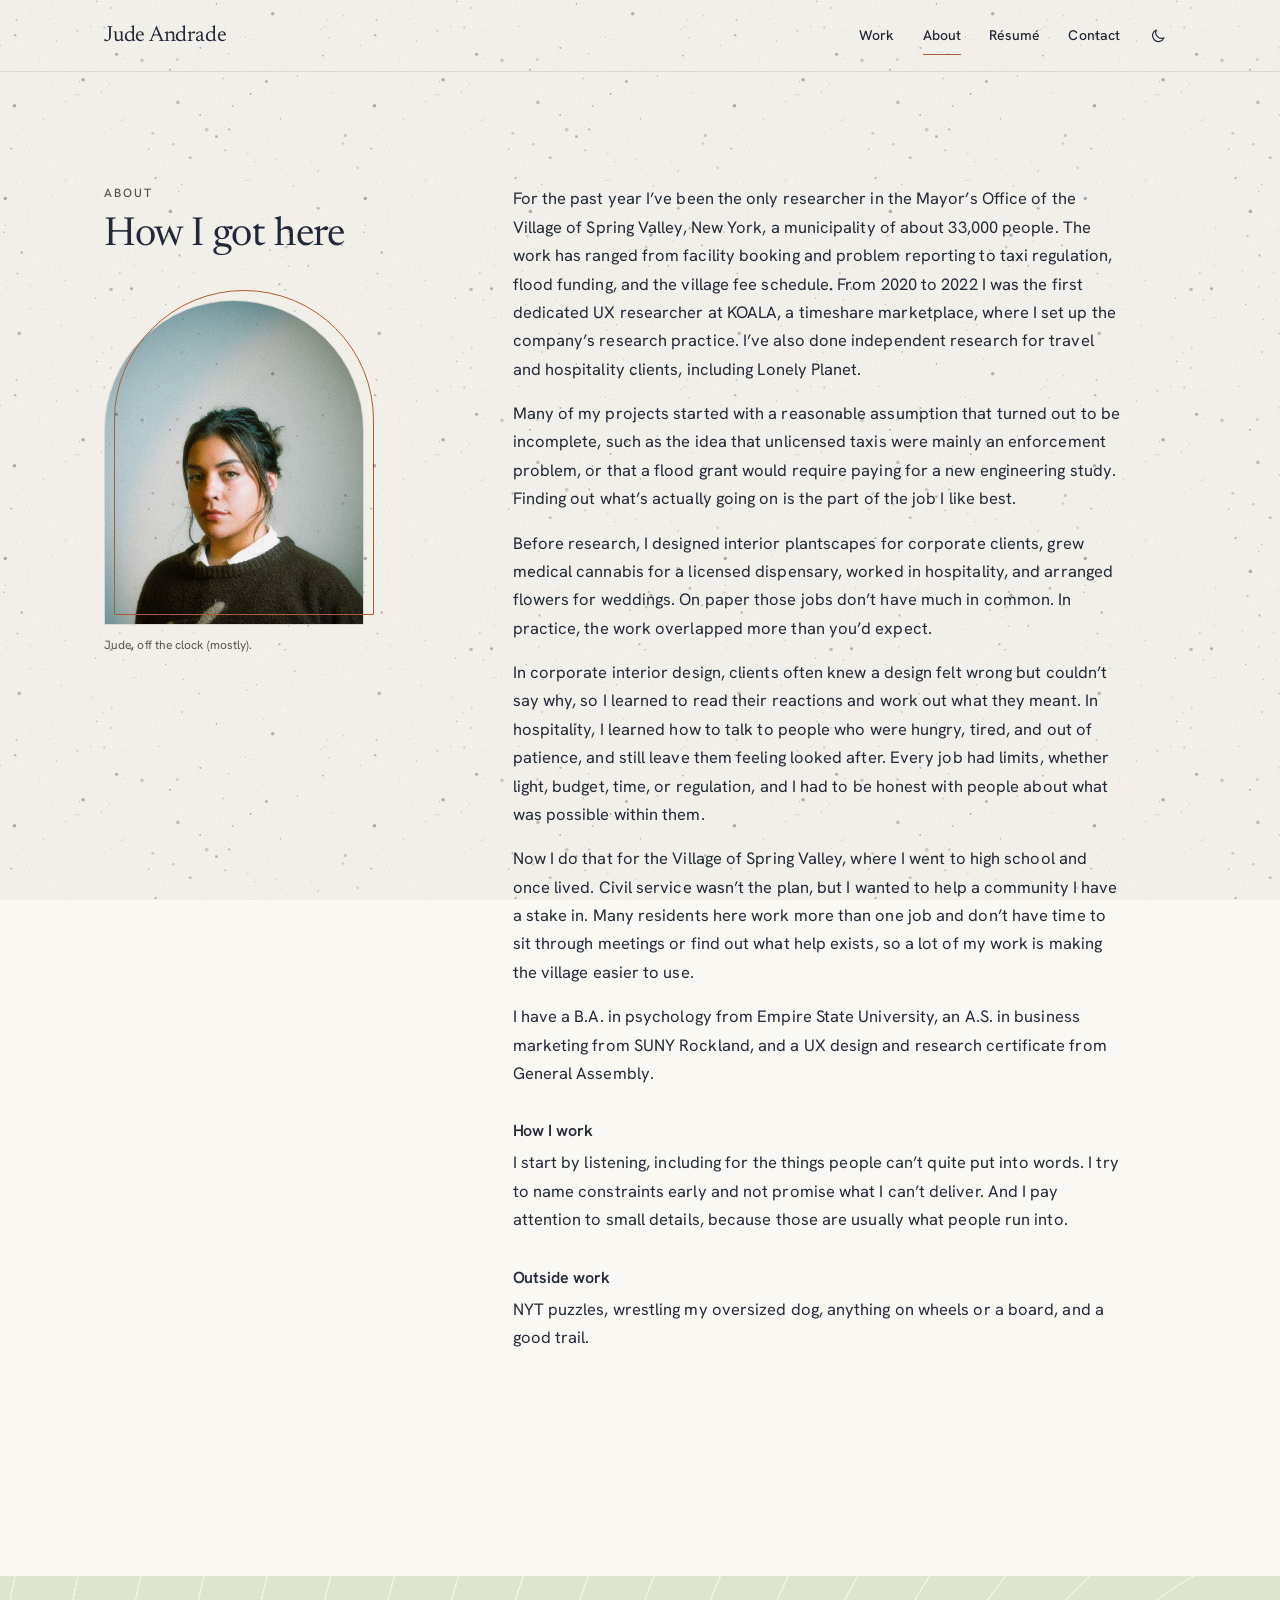
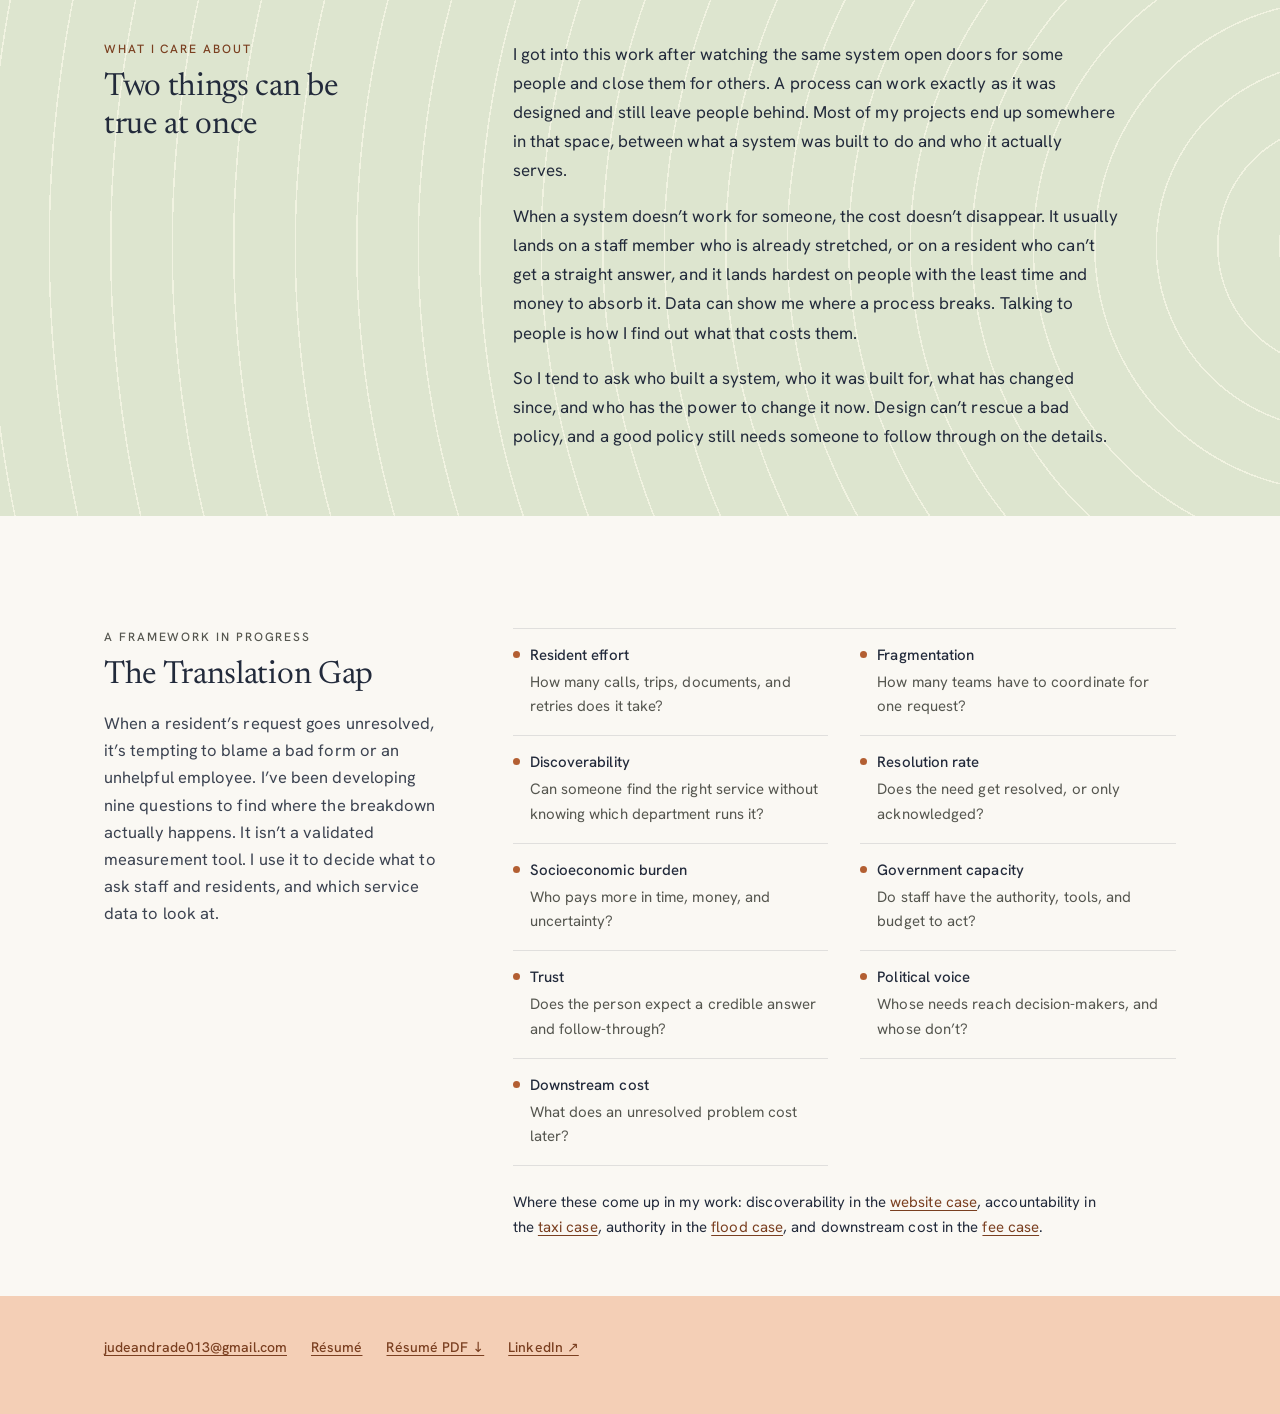
==== commit 0c6fccc1: "Memorial Park rewrite from the engineering record; portfolio-wide edits Memorial Park - Rewritten ar" ====
--- a/about.html
+++ b/about.html
@@ -15,7 +15,7 @@
 <link href="https://fonts.googleapis.com" rel="preconnect"/>
 <link crossorigin="" href="https://fonts.gstatic.com" rel="preconnect"/>
 <link href="https://fonts.googleapis.com/css2?family=Hanken+Grotesk:wght@400;500;600&amp;family=Newsreader:ital,opsz,wght@0,6..72,300..600;1,6..72,400&amp;family=DM+Mono:wght@400;500&amp;display=swap" rel="stylesheet"/>
-<link href="site.css?v=13" rel="stylesheet"/>
+<link href="site.css?v=17" rel="stylesheet"/>
 
 <meta content="https://judeandrade013.github.io/about.html" property="og:url"/><meta content="https://judeandrade013.github.io/og-card.jpg?v=20261117" property="og:image"/>
 <meta content="1200" property="og:image:width"/>
@@ -28,7 +28,7 @@
 <main id="main">
 <section aria-labelledby="h-about" class="sec about-page" id="about-story"><div class="wrap split"><div class="split-head"><p class="label">About</p><h1 class="sec-title" id="h-about">How I got here</h1><figure class="portrait-note portrait-single"><img alt="Photograph of Jude smiling in a dark knit sweater over a white collared shirt" decoding="async" height="1100" loading="lazy" src="about-jude-2026.jpg" width="1100"/><figcaption>Jude, off the clock (mostly).</figcaption></figure></div>
 <div class="split-body about-body"><p class="about-lede">For the past year I’ve been the only researcher in the Mayor’s Office of the Village of Spring Valley, New York, a municipality of about 33,000 people. The work has ranged from facility booking and problem reporting to taxi regulation, flood funding, and the village fee schedule. From 2020 to 2022 I was the first dedicated UX researcher at KOALA, a timeshare marketplace, where I set up the company’s research practice. I’ve also done independent research for travel and hospitality clients, including Lonely Planet.</p>
-<p class="about-lede">Before research, I designed interior plantscapes, worked in hospitality, and did wedding florals. I also have a degree in psychology. Many of my projects started with a reasonable assumption that turned out to be incomplete, such as the idea that unlicensed taxis were mainly an enforcement problem, or that a flood grant would require paying for a new engineering study. Finding out what’s actually going on is the part of the job I like best.</p>
+<p class="about-lede">Many of my projects started with a reasonable assumption that turned out to be incomplete, such as the idea that unlicensed taxis were mainly an enforcement problem, or that a flood grant would require paying for a new engineering study. Finding out what’s actually going on is the part of the job I like best.</p>
 <p>Before research, I designed interior plantscapes for corporate clients, grew medical cannabis for a licensed dispensary, worked in hospitality, and arranged flowers for weddings. On paper those jobs don’t have much in common. In practice, the work overlapped more than you’d expect.</p><p>In corporate interior design, clients often knew a design felt wrong but couldn’t say why, so I learned to read their reactions and work out what they meant. In hospitality, I learned how to talk to people who were hungry, tired, and out of patience, and still leave them feeling looked after. Every job had limits, whether light, budget, time, or regulation, and I had to be honest with people about what was possible within them.</p><p>Now I do that for the Village of Spring Valley, where I went to high school and once lived. Civil service wasn’t the plan, but I wanted to help a community I have a stake in. Many residents here work more than one job and don’t have time to sit through meetings or find out what help exists, so a lot of my work is making the village easier to use.</p><p>I have a B.A. in psychology from Empire State University, an A.S. in business marketing from SUNY Rockland, and a UX design and research certificate from General Assembly.</p><h3 class="about-mini-head">How I work</h3><p>I start by listening, including for the things people can’t quite put into words. I try to name constraints early and not promise what I can’t deliver. And I pay attention to small details, because those are usually what people run into.</p><h3 class="about-mini-head">Outside work</h3><p>NYT puzzles, wrestling my oversized dog, anything on wheels or a board, and a good trail.</p>
 </div>
 </div></section>
--- a/site.css
+++ b/site.css
@@ -41,6 +41,8 @@
   --space-head:40px;                      /* section heading to its content */
   --measure:38rem;                        /* reading width for paragraphs (~70 characters) */
   --measure-wide:760px;                   /* figures and diagrams */
+  --rail:13rem;                           /* label column: part names, fact labels, résumé headings */
+  --rail-gap:clamp(32px,5vw,64px);        /* rail to content */
   /* type */
   --display:"Newsreader",Georgia,"Times New Roman",serif;
   --body:"Hanken Grotesk",system-ui,-apple-system,"Segoe UI",sans-serif;
@@ -84,7 +86,7 @@
 a{color:var(--link);text-decoration:none;text-decoration-color:color-mix(in srgb,var(--terracotta) 45%,transparent);text-underline-offset:3px}
 a:hover{text-decoration:underline;text-underline-offset:4px}
 p a,dd a,li a{text-decoration:underline;text-decoration-thickness:1px;text-underline-offset:3px}
-a:focus-visible,button:focus-visible,[tabindex]:focus-visible{outline:2px solid var(--link);outline-offset:3px;border-radius:2px}
+a:focus-visible,button:focus-visible,summary:focus-visible,[tabindex]:focus-visible{outline:2px solid var(--link);outline-offset:3px;border-radius:2px}
 .wrap{max-width:1120px;margin:0 auto;padding-inline:max(24px,env(safe-area-inset-left,0px)) max(24px,env(safe-area-inset-right,0px))}
 .sr-only{position:absolute;width:1px;height:1px;overflow:hidden;clip:rect(0 0 0 0);white-space:nowrap}
 .skip{position:absolute;left:-9999px;top:8px;z-index:200;background:var(--ink);color:var(--paper);padding:8px 12px;font:500 13px var(--body)}
@@ -92,8 +94,8 @@
 /* eyebrow: every section label, fact label and exhibit label */
 .label,.part,.rs-label{font:500 12px/1.5 var(--body);letter-spacing:.16em;text-transform:uppercase;color:var(--muted)}
 /* subheads: one sans style for headings inside a section */
-.story h3,.about-mini-head,.gallery-title,.gallery-room h3,.flow-head h4{font-family:var(--body);font-weight:600;letter-spacing:-.005em;color:var(--ink)}
-.sec-title{font:400 clamp(28px,3.4vw,40px)/1.2 var(--display);letter-spacing:-.01em;margin-top:12px;text-wrap:balance}
+.story>h3,.about-mini-head,.gallery-room h4,.flow-head h4{font-family:var(--body);font-weight:600;letter-spacing:-.005em;color:var(--ink)}
+.sec-title{max-width:24ch;font:400 clamp(28px,3.4vw,40px)/1.2 var(--display);letter-spacing:-.01em;text-wrap:balance}
 .btn{display:inline-flex;align-items:center;gap:10px;cursor:pointer;background:transparent;color:var(--ink);border:1px solid color-mix(in srgb,var(--ink) 40%,transparent);border-radius:0;padding:13px 24px;font:500 14px/1 var(--body);text-decoration:none}
 .btn:hover{border-color:var(--ink);text-decoration:none}
 
@@ -113,32 +115,40 @@
 [data-theme="dark"] .theme-toggle .i-sun{display:block}
 
 /* 4 ─ Homepage ───────────────────────────────────────────────────────── */
-.hero{padding-block:58px 72px}
+.hero{padding-block:58px 56px}
+#work{padding-top:clamp(48px,6vw,72px)}
 .hero-intro-layout{display:grid;grid-template-columns:minmax(0,1.25fr) minmax(260px,.9fr);gap:clamp(28px,5vw,64px);align-items:start}
 .hero-intro-copy{min-width:0}
 .hero-eyebrow{margin-bottom:20px}
 .hero-intro-copy h1{font:400 clamp(40px,5.4vw,68px)/1.05 var(--display);letter-spacing:-.01em}
 .lede{max-width:64ch;margin-top:24px;font-size:17.5px;color:color-mix(in srgb,var(--ink) 88%,var(--paper))}
 .lede+.lede{margin-top:14px}
-/* illustration panel: sage with rings, image in an arch */
-.hero-doodle{justify-self:end;width:100%;max-width:250px;margin:8px 0 0;display:flex;flex-direction:column;align-items:center;padding:56px 40px 28px;border-radius:4px;overflow:hidden;
-  background:var(--sage) repeating-radial-gradient(circle at 50% 58%,transparent 0 46px,var(--ring) 46px 47.5px)}
-.hero-doodle img{display:block;width:min(100%,260px);height:auto;aspect-ratio:4/5;object-fit:cover;border-radius:999px 999px 0 0;background:var(--platen);outline:1px solid var(--ink);outline-offset:8px}
-.hero-doodle figcaption{align-self:flex-start;margin-top:22px;font:500 13px/1.4 var(--body);color:var(--ink)}
+/* illustration: just the drawing, no panel or frame */
+.hero-doodle{justify-self:end;width:100%;max-width:300px;margin:0;display:flex;flex-direction:column;align-items:center}
+.hero-doodle img{display:block;width:100%;height:auto}
+.hero-doodle figcaption{margin-top:12px;font:400 13px/1.4 var(--body);color:var(--muted)}
 
 .sec{padding-block:var(--space-section);border-top:1px solid var(--rule)}
-.sec-title{max-width:24ch}
 .sec .label+.sec-title,.split-head .label+h2,.split-head .label+h3{margin-top:10px}
 /* heading column + content column, used by every homepage section after the work list */
 .split{display:grid;grid-template-columns:minmax(0,1fr) minmax(0,2fr);gap:var(--space-head) clamp(40px,6vw,88px);align-items:start}
 .split-body>p:not(.footer-actions){max-width:var(--measure)}
 
-/* project list: quiet rows, one hairline each */
+/* project list: one hairline row per project.
+   number | category + title | summary, evidence line, link — so titles
+   line up for comparison and the summaries read as a second column */
 .case-grid{list-style:none;margin-top:var(--space-head);padding:0;border-top:1px solid var(--rule)}
-.case-card a{text-decoration:none;display:grid;grid-template-columns:64px minmax(0,1fr);gap:8px 24px;align-items:start;padding:36px 0;border-bottom:1px solid var(--rule);color:var(--ink);transition:background-color .2s ease}
+.case-card a{text-decoration:none;display:grid;grid-template-columns:56px minmax(0,5fr) minmax(0,6fr);column-gap:clamp(24px,4vw,56px);align-items:start;padding:40px 0;border-bottom:1px solid var(--rule);color:var(--ink);transition:background-color .2s ease}
+.case-copy{display:contents}
+.case-no{grid-column:1;grid-row:1/span 2}
+.case-kicker{grid-column:2;grid-row:1}
+.case-copy h3{grid-column:2;grid-row:2/span 3}
+.case-copy p{grid-column:3;grid-row:2}
+.case-proof{grid-column:3;grid-row:3}
+.case-card a:after{grid-column:3;grid-row:4}
 .case-card a:hover{text-decoration:none;background:color-mix(in srgb,var(--sand) 55%,transparent)}
 .case-card a:hover h3{text-decoration:underline;text-decoration-thickness:1px;text-underline-offset:5px}
-.case-card a:after{content:"Read case study \2192";grid-column:2;justify-self:start;margin-top:6px;font:500 14px/1.4 var(--body);color:var(--link)}
+.case-card a:after{content:"Read case study \2192";justify-self:start;margin-top:14px;font:500 14px/1.4 var(--body);color:var(--link)}
 .case-card a:focus-visible{outline-offset:-2px}
 .case-no{display:grid;place-items:center;width:44px;height:44px;border-radius:999px 999px 0 0;font:400 14px/1 var(--mono);color:var(--ink)}
 .case-card:nth-child(1) .case-no{background:var(--band-1)}
@@ -146,10 +156,10 @@
 .case-card:nth-child(3) .case-no{background:var(--band-3)}
 .case-card:nth-child(4) .case-no{background:var(--band-4)}
 .case-card:nth-child(5) .case-no{background:var(--band-5)}
-.case-kicker{display:block;margin-bottom:8px}
-.case-copy h3{font:400 clamp(22px,2.5vw,30px)/1.2 var(--display);max-width:32ch;margin-top:4px}
-.case-copy p{max-width:64ch;margin-top:10px;font-size:16px;line-height:1.6}
-.case-proof{display:block;position:relative;margin-top:12px;padding-left:16px;font:400 13px/1.6 var(--body);color:var(--muted)}
+.case-kicker{display:block;margin-bottom:10px}
+.case-copy h3{font:400 clamp(22px,2.3vw,28px)/1.22 var(--display);max-width:22ch;text-wrap:balance}
+.case-copy p{max-width:60ch;font-size:16px;line-height:1.62;padding-top:4px}
+.case-proof{display:block;position:relative;margin-top:14px;padding-left:16px;font:400 14px/1.55 var(--body);color:var(--muted)}
 .case-proof:before{content:"";position:absolute;left:0;top:.55em;width:7px;height:7px;border-radius:50%;background:var(--green)}
 
 /* about */
@@ -201,34 +211,41 @@
 .page-footer p{display:flex;flex-wrap:wrap;gap:12px 24px}
 
 /* 6 ─ Case studies ───────────────────────────────────────────────────── */
-.case-page .case{padding-bottom:48px}
+/* Every case study uses one grammar: a tinted intro (title, summary, facts),
+   then four chapters — 01 Context, 02 Approach, 03 Decisions, 04 Outcome.
+   Fact labels and chapter names share the left rail; everything you read
+   sits in the right column, so the eye has one starting line. */
+.case-page .case{padding-bottom:64px}
 .case-band{--tint:var(--band);--rings:repeating-radial-gradient(circle at right 4% top 10%,transparent 0 54px,var(--ring-band) 54px 55px);
-  padding:56px 0 28px}
+  padding:56px 0 32px}
 .case-band .label,.case-band .facts dt{color:var(--link)}
 .case-head{display:flex;justify-content:space-between;gap:16px;align-items:center}
 .case-page .case h1{font:400 clamp(32px,4.6vw,54px)/1.1 var(--display);letter-spacing:-.01em;max-width:22ch;margin-top:18px;text-wrap:balance}
-.case-tags{margin-top:14px;font:400 12px/1.6 var(--mono);letter-spacing:.04em;text-transform:uppercase;color:var(--link)}
 .case-page .dek{max-width:60ch;margin-top:20px;font:400 clamp(18px,1.6vw,21px)/1.55 var(--display);color:var(--ink)}
-/* metadata row: label over value, columns divided by hairlines */
-.facts{display:grid;grid-auto-flow:column;grid-auto-columns:minmax(0,1fr);margin-top:32px;border-block:1px solid var(--rule-strong)}
-.facts div{padding:16px 20px 18px;min-width:0;border-left:1px solid var(--rule-strong)}
-.facts div:first-child{padding-left:0;border-left:0}
-.facts dd{font-size:14.5px;line-height:1.5;margin-top:6px}
-/* compact section index */
-.case-index ol{list-style:none;display:flex;flex-wrap:wrap;gap:6px 28px;margin:0;padding:16px 0 0}
+/* facts: label in the rail, value in the reading column, one hairline per row */
+.facts{margin-top:36px;border-top:1px solid var(--rule-strong)}
+.facts div{display:grid;grid-template-columns:var(--rail) minmax(0,1fr);gap:4px var(--rail-gap);padding:12px 0 13px;border-bottom:1px solid var(--rule-strong)}
+.facts dt{padding-top:3px}
+.facts dd{max-width:68ch;font-size:15.5px;line-height:1.55}
+/* compact section index, aligned with the reading column */
+.case-index ol{list-style:none;display:flex;flex-wrap:wrap;gap:6px 28px;margin:0 0 0 calc(var(--rail) + var(--rail-gap));padding:20px 0 0}
 .case-index a{font:500 14px/1.6 var(--body);color:var(--ink);text-decoration:none}
 .case-index a:hover{text-decoration:underline}
 .part-no{font:500 12px/1 var(--mono);letter-spacing:.02em;color:var(--link);margin-right:6px}
-/* numbered parts and the story inside them */
-/* numbered parts span the full column; the story inside keeps a reading measure */
-.part{display:flex;align-items:baseline;margin-top:88px;padding-top:20px;border-top:1px solid var(--rule);color:var(--ink)}
+/* chapters: the name stays in view in the rail while its story scrolls */
+.chapter{display:grid;grid-template-columns:var(--rail) minmax(0,1fr);gap:0 var(--rail-gap);margin-top:80px;padding-top:28px;border-top:1px solid var(--rule)}
+.case-band+.chapter{margin-top:64px;border-top:0;padding-top:0}
+.part{display:flex;align-items:baseline;color:var(--ink)}
 .part .part-no{font-size:12px;margin-right:12px}
-.story>p,.story>h3,.story>.story-table,.story-link,.artifact-link,.methods{max-width:var(--measure)}
-.case-band+.story>.part:first-child{margin-top:56px}
-.story h3{font-size:clamp(19px,1.8vw,22px);line-height:1.3;margin-top:48px}
-.story .part+h3{margin-top:20px}
-.case-page .story p{font:400 19px/1.65 var(--display);margin-top:14px}
-.story a{text-decoration:underline}
+.chapter>.part{position:sticky;top:92px;align-self:start;padding-top:6px}
+.chapter>.story{min-width:0}
+.story>p,.story>h3,.story>.story-table,.story-link,.artifact-link{max-width:var(--measure)}
+.story>h3{font-size:clamp(19px,1.8vw,22px);line-height:1.3;margin-top:48px}
+.story>h3:first-child{margin-top:0}
+.case-page .story>p{font:400 19px/1.65 var(--display);margin-top:14px}
+/* the turn in each case: an existing paragraph, set apart where the thinking shifts */
+.case-page .story>p.insight{margin-block:28px;padding-left:20px;border-left:2px solid var(--terracotta);font:400 clamp(20px,2vw,23px)/1.5 var(--display)}
+.story>p a,.story>.artifact-link a,.story-link a{text-decoration:underline}
 .story-table{overflow-x:auto;margin-top:24px}
 .story-table table{border-collapse:collapse;width:100%;line-height:1.5}
 .story-table th{font:500 13px/1.4 var(--body);color:var(--muted);text-align:left;padding:10px 16px 10px 0;border-bottom:1px solid var(--ink)}
@@ -236,32 +253,25 @@
 .story-table td:first-child{width:42%;font:500 15px/1.5 var(--body)}
 .story-link{margin-top:28px;font-weight:500}
 .artifact-link{margin-top:20px;font-size:15.5px}
-.methods{margin-top:var(--space-block);padding-top:16px;border-top:1px solid var(--rule);font-size:15px;line-height:1.7}
-.methods .label{display:block;margin-bottom:4px}
-.methods span:not(.label)+span:before{content:" · ";color:var(--muted)}
+/* previous / next */
 .case-pager{display:grid;grid-template-columns:1fr 1fr;gap:24px;padding-block:40px 48px;border-top:1px solid var(--rule)}
 .case-pager a{display:block;padding:8px 0;color:var(--ink)}
 .case-pager a:hover{text-decoration:none}
 .case-pager a:hover .pager-title{text-decoration:underline;text-underline-offset:4px}
 .case-pager .label{color:var(--link)}
 .case-pager .next{text-align:right}
-.pager-title{display:block;margin-top:8px;font:400 clamp(17px,1.8vw,21px)/1.3 var(--display)}
-/* then-and-now gallery (digital services) */
-.case-gallery{padding-block:0 var(--space-block)}
-.case-gallery .part{margin-top:var(--space-block)}
-.museum-head{display:flex;justify-content:space-between;align-items:end;flex-wrap:wrap;gap:8px 28px;margin:20px 0 28px}
-.gallery-title{font-size:clamp(19px,1.8vw,22px);line-height:1.3}
-.museum-note{font:400 13px/1.5 var(--body);color:var(--muted)}
+.pager-title{display:block;max-width:34ch;margin-top:8px;font:400 clamp(17px,1.8vw,21px)/1.3 var(--display)}
+.case-pager .next .pager-title{margin-left:auto}
+/* then-and-now gallery (digital services): screenshots on a hairline, no frame */
 .gallery-wall{display:grid;grid-template-columns:1fr 1fr;gap:24px}
-.gallery-piece{padding:12px;border-radius:12px;background:var(--sand)}
-.gallery-piece a{display:block;overflow:hidden;border-radius:8px}
-.gallery-piece img{display:block;width:100%;height:auto;aspect-ratio:1.456;object-fit:cover;object-position:top;border:1px solid var(--rule);border-radius:8px;transition:transform .2s}
+.gallery-piece a{display:block;overflow:hidden;border-radius:6px}
+.gallery-piece img{display:block;width:100%;height:auto;aspect-ratio:1.456;object-fit:cover;object-position:top;border:1px solid var(--rule);border-radius:6px;transition:transform .2s}
 .gallery-piece a:hover img{transform:scale(1.015)}
-.gallery-piece figcaption{padding:12px 2px 2px;font:500 14px/1.4 var(--body)}
-.gallery-rooms{display:grid;grid-template-columns:repeat(4,minmax(0,1fr));gap:0 24px;margin-top:40px}
-.gallery-room{padding-top:14px;border-top:1px solid var(--rule)}
-.gallery-room h3{font-size:15px;line-height:1.4}
-.gallery-room nav{display:flex;gap:16px;margin-top:8px}
+.gallery-piece figcaption{padding-top:10px;font:500 14px/1.4 var(--body)}
+.gallery-rooms{display:grid;grid-template-columns:repeat(4,minmax(0,1fr));gap:0 24px;margin-top:32px}
+.gallery-room{padding-top:12px;border-top:1px solid var(--rule)}
+.gallery-room h4{font-size:15px;line-height:1.4}
+.gallery-room nav{display:flex;gap:16px;margin-top:6px}
 .gallery-room a{font:500 14px/1.6 var(--body);text-decoration:underline}
 
 /* 7 ─ Exhibits and figures ───────────────────────────────────────────── */
@@ -318,9 +328,10 @@
 .bar.now{background:var(--green)}
 .bar-val{font:500 15px/1.5 var(--body);text-align:right}
 /* money split (fees, exhibit 05) */
-.money-split{display:grid;grid-template-columns:repeat(auto-fit,minmax(240px,1fr));gap:16px}
+.money-split{display:grid;grid-template-columns:repeat(auto-fit,minmax(200px,1fr));gap:12px}
 .money-card{padding:18px 20px;border-radius:10px;background:var(--ex-sand)}
-.money-card:last-child{background:var(--ex-sage)}
+.money-card.escrow{background:var(--ex-sage)}
+.money-card.deposit{background:var(--ex-peach)}
 .money-name{font:600 17px/1.3 var(--body)}
 .money-card p+p{margin-top:8px;font-size:15px}
 .money-card .money-tag{margin-top:14px;padding-top:10px;border-top:1px solid var(--rule-strong);font:500 12px/1.4 var(--mono);letter-spacing:.04em;text-transform:uppercase}
@@ -340,11 +351,11 @@
 .flow-head h4{font-size:14px;line-height:1.4}
 .flow-head .note{font-size:13px;line-height:1.5;color:var(--muted)}
 .flow-badge{display:inline-block;padding:6px 8px;border-radius:4px;background:var(--paper);font:400 11px/1 var(--mono);letter-spacing:.06em;text-transform:uppercase}
-.flow-steps{list-style:none;display:flex;flex-wrap:wrap;gap:10px 30px;padding:0;counter-reset:s}
-.flow-steps>li{position:relative;flex:1 1 140px;min-width:0;max-width:210px;padding:11px 12px 12px;font-size:13.5px;line-height:1.45;background:var(--paper);border:1px solid var(--rule);border-top:2px solid var(--ink);border-radius:8px}
+.flow-steps{list-style:none;display:grid;grid-auto-flow:column;grid-auto-columns:minmax(0,1fr);gap:10px 24px;padding:0;counter-reset:s}
+.flow-steps>li{position:relative;min-width:0;padding:11px 12px 12px;font-size:13.5px;line-height:1.45;background:var(--paper);border:1px solid var(--rule);border-top:2px solid var(--ink);border-radius:8px}
 .flow-steps>li.resident{border-top-color:var(--terracotta)}
 .flow-steps>li:before{counter-increment:s;content:counter(s);display:block;margin-bottom:4px;font:500 14px/1.5 var(--body)}
-.flow-steps>li:not(:last-child):after{content:"→";position:absolute;right:-24px;top:50%;transform:translateY(-50%);font:500 18px var(--display)}
+.flow-steps>li:not(:last-child):after{content:"→";position:absolute;right:-19px;top:50%;transform:translateY(-50%);font:500 18px var(--display)}
 .flow-steps .who{display:block;margin-bottom:6px;font:500 11px/1.3 var(--mono);letter-spacing:.04em;text-transform:uppercase;color:var(--muted)}
 .flow-key{display:flex;flex-wrap:wrap;gap:6px 18px}
 .flow-key span{display:inline-flex;align-items:center;gap:7px}
@@ -355,48 +366,204 @@
 .shot{min-width:0}
 .shot img{display:block;width:100%;height:auto;border:1px solid var(--rule);border-radius:8px}
 
+/* phone version of the wide SVG diagrams: same content, stacked */
+.ex-mobile{display:none}
+.ex-m-head{margin:14px 0 8px;font:600 13px/1.4 var(--body);color:var(--muted)}
+.ex-m-head:first-child{margin-top:0}
+.ex-m-row{display:grid;grid-template-columns:1fr 1fr;gap:8px}
+.ex-m-row.three{grid-template-columns:1fr}
+.ex-m-box{display:block;padding:10px 12px;border-radius:8px;font-size:14px;line-height:1.4;color:var(--muted);text-align:center}
+.ex-m-box b{display:block;font:600 15.5px/1.35 var(--body);color:var(--ink)}
+.ex-m-box.peach{background:var(--ex-peach);border:1px solid var(--ex-peach-line)}
+.ex-m-box.sand{background:var(--ex-sand);border:1px solid var(--ex-sand-line)}
+.ex-m-box.sage{background:var(--ex-sage);border:1px solid var(--ex-sage-line)}
+.ex-m-box.green{background:var(--ex-green);border:1px solid var(--ex-sage-line)}
+.ex-m-box.green b{color:var(--green-text)}
+.ex-m-box.ghost{border:1.2px dashed var(--ex-ghost-line)}
+.ex-m-join{margin:6px 0;text-align:center;font-size:13px;color:var(--muted)}
+@media (max-width:600px){
+  .ex-scroll{display:none}
+  .ex-mobile{display:block}
+  /* tables become labelled rows */
+  .ledger-wrap table.ledger,.ledger-wrap table.own{min-width:0}
+  .ledger thead,.own thead{position:absolute;width:1px;height:1px;overflow:hidden;clip:rect(0 0 0 0)}
+  .ledger tr,.own tr{display:block;padding:10px 0;border-bottom:1px solid var(--rule)}
+  .ledger th,.ledger td,.own th,.own td{display:flex;justify-content:space-between;gap:16px;padding:3px 0;border:0;text-align:left}
+  .ledger-wrap table.ledger .num{text-align:right;white-space:normal}
+  .ledger td[data-label]:before,.own td[data-label]:before{content:attr(data-label);flex:0 0 40%;text-align:left;font:500 12.5px/1.45 var(--body);color:var(--muted)}
+  .ledger tbody tr:last-child{border-bottom:0}
+  .ledger.alts td{display:block;padding:4px 0}
+  .ledger.alts td[data-label]:before{display:block;margin-bottom:4px}
+  .ledger.alts td.fix:before{display:none}
+  .ledger.alts .drop{grid-template-columns:3.6rem minmax(0,1fr) 3.4rem}
+  .own td{justify-content:flex-start}
+  .ledger tfoot tr{border-top:1px solid var(--ink);border-bottom:0}
+}
+
+/* optional detail: calculations, source excerpts, deeper method */
+.more{max-width:var(--measure);margin-top:24px;border-block:1px solid var(--rule)}
+.story-exhibit .more{max-width:none;margin-top:16px}
+.more>summary{display:flex;align-items:center;gap:10px;min-height:44px;padding:10px 0;cursor:pointer;list-style:none;font:500 15px/1.4 var(--body);color:var(--link)}
+.more>summary::-webkit-details-marker{display:none}
+.more>summary:before{content:"+";display:inline-grid;place-items:center;width:20px;height:20px;border:1px solid currentColor;border-radius:50%;font:500 14px/1 var(--mono)}
+.more[open]>summary:before{content:"\2212"}
+.more>summary:hover{text-decoration:underline;text-underline-offset:3px}
+.more-body{padding:4px 0 20px;font-size:15px;line-height:1.6}
+.more-body>*+*{margin-top:12px}
+.more-body ul,.more-body ol{padding-left:20px}
+.more-body li+li{margin-top:6px}
+.src{font-size:13px;color:var(--muted)}
+/* line-item table (fees) */
+.ledger{width:100%;border-collapse:collapse;font-size:14.5px;line-height:1.45}
+.ledger th,.ledger td{padding:9px 12px 9px 0;text-align:left;vertical-align:top;border-bottom:1px solid var(--rule)}
+.ledger thead th{font:500 12.5px/1.4 var(--body);color:var(--muted);border-bottom:1px solid var(--ink)}
+.ledger .num{text-align:right;font-variant-numeric:tabular-nums;white-space:nowrap}
+.ledger tfoot td,.ledger tfoot th{font-weight:600;border-bottom:0;border-top:1px solid var(--ink)}
+.ledger .aside{color:var(--muted)}
+.ledger-wrap{overflow-x:auto;-webkit-overflow-scrolling:touch}
+.ledger-wrap .ledger{min-width:520px}
+/* decision map (taxi): question → classification → what follows */
+.dmap{list-style:none;margin:0;padding:0;display:grid;gap:12px}
+.dmap>li{display:grid;grid-template-columns:minmax(0,1fr) 28px minmax(0,1.25fr);align-items:stretch;gap:0}
+.dmap-q,.dmap-a{padding:14px 16px;border-radius:10px}
+.dmap-q{background:var(--ex-sand);border:1px solid var(--ex-sand-line);font:500 15px/1.45 var(--body)}
+.dmap-q small{display:block;margin-bottom:4px;font:500 11.5px/1.3 var(--mono);letter-spacing:.04em;text-transform:uppercase;color:var(--muted)}
+.dmap-arrow{display:grid;place-items:center;font:500 18px var(--display);color:var(--ex-line)}
+.dmap-a{background:var(--ex-sage);border:1px solid var(--ex-sage-line)}
+.dmap-a strong{display:block;font:600 15.5px/1.35 var(--body)}
+.dmap-a ul{margin:6px 0 0;padding-left:18px;font-size:14px;line-height:1.5}
+.dmap-a li+li{margin-top:3px}
+.dmap-note{margin-top:12px;font-size:14px;color:var(--muted)}
+/* status list (digital services) */
+.status{list-style:none;margin:0;padding:0;border-top:1px solid var(--rule-strong)}
+.status li{display:grid;grid-template-columns:minmax(0,1fr) 11rem;gap:4px 20px;padding:11px 0;border-bottom:1px solid var(--rule-strong);font-size:15px;line-height:1.45}
+.st{font:500 12px/1.5 var(--mono);letter-spacing:.04em;text-transform:uppercase;display:flex;align-items:baseline;gap:8px}
+.st:before{content:"";flex:none;width:9px;height:9px;border-radius:50%;transform:translateY(1px)}
+.st-live:before{background:var(--green)}
+.st-tested:before{border:2px solid var(--green)}
+.st-designed:before{border:1.5px dashed var(--muted)}
+.st-no:before{height:2px;border-radius:1px;background:var(--muted);transform:translateY(-3px)}
+.st-live,.st-tested{color:var(--green-text)}
+.st-designed,.st-no{color:var(--muted)}
+/* status ladder: eligibility is not an award, an award is not construction */
+.ladder{list-style:none;display:grid;grid-template-columns:repeat(4,minmax(0,1fr));gap:8px;margin:20px 0 0;padding:16px 0 0;border-top:1px solid var(--rule-strong)}
+.ladder li{padding:10px 12px;border-radius:8px;border:1px dashed var(--ex-ghost-line);font:500 14px/1.35 var(--body);color:var(--muted)}
+.ladder li.done{border:1px solid var(--ex-sage-line);background:var(--ex-sage);color:var(--ink)}
+.ladder span{display:block;margin-bottom:3px;font:500 11px/1.3 var(--mono);letter-spacing:.04em;text-transform:uppercase}
+/* ownership matrix (koala) */
+.own{width:100%;border-collapse:collapse;font-size:14.5px;line-height:1.45}
+.own th,.own td{padding:10px 12px 10px 0;text-align:left;vertical-align:top;border-bottom:1px solid var(--rule)}
+.own thead th{font:500 12.5px/1.4 var(--body);color:var(--muted);border-bottom:1px solid var(--ink)}
+.own tbody th{font:600 15px/1.4 var(--body);white-space:nowrap}
+.own-finding{margin-top:14px;padding-left:14px;border-left:2px solid var(--terracotta);font:500 15px/1.5 var(--body)}
+.own-compare{display:grid;grid-template-columns:1fr 1fr;gap:12px;margin-top:16px}
+.own-compare div{padding:14px 16px;border-radius:10px;font-size:14.5px;line-height:1.5}
+.own-compare .was{background:var(--ex-peach);border:1px solid var(--ex-peach-line)}
+.own-compare .now{background:var(--ex-sage);border:1px solid var(--ex-sage-line)}
+.own-compare strong{display:block;margin-bottom:4px;font:600 13px/1.3 var(--body);letter-spacing:.02em}
+/* artifact image (koala prototype screen) */
+.artifact-fig{display:grid;grid-template-columns:minmax(0,280px) minmax(0,1fr);gap:24px;align-items:start}
+.artifact-fig img{display:block;width:100%;height:auto;border:1px solid var(--rule);border-radius:16px;background:#fff}
+.artifact-notes{list-style:none;margin:0;padding:0;counter-reset:n}
+.artifact-notes li{position:relative;padding:0 0 12px 30px;font-size:14.5px;line-height:1.5}
+.artifact-notes li:before{counter-increment:n;content:counter(n);position:absolute;left:0;top:0;display:grid;place-items:center;width:20px;height:20px;border-radius:50%;background:var(--terracotta);color:#fff;font:600 11px/1 var(--body)}
+
+/* modeled alternatives (memorial park): bars inside a table */
+.alts td{vertical-align:middle}
+.alts th:nth-child(1){width:38%}
+.alts th:nth-child(2){width:38%}
+.alts td:nth-child(3){font-size:14px}
+.alts .fix b{display:block;font:600 15px/1.35 var(--body)}
+.alts .fix small{display:block;margin-top:2px;font-size:13.5px;line-height:1.4;color:var(--muted)}
+.drop{display:grid;grid-template-columns:3.6rem minmax(0,1fr) 3.4rem;align-items:center;gap:8px;font-size:13px;line-height:1.3}
+.drop+.drop{margin-top:6px}
+.drop .k{color:var(--muted)}
+.drop .bar-t{height:12px;background:var(--paper);border:1px solid var(--rule);border-radius:2px}
+.drop .bar-f{display:block;height:100%}
+.drop.y2 .bar-f{background:var(--green)}
+.drop.y100 .bar-f{background:var(--ex-peach-line)}
+.drop .v{font-weight:600;text-align:right;font-variant-numeric:tabular-nums}
+.alts-note{margin-top:14px;font-size:14px}
+/* annotated map */
+.map-fig{display:grid;grid-template-columns:minmax(0,1.25fr) minmax(0,1fr);gap:24px;align-items:start}
+.map-wrap{position:relative}
+.map-wrap img{display:block;width:100%;height:auto;border:1px solid var(--rule);border-radius:6px}
+.pin{position:absolute;transform:translate(-50%,-50%);display:grid;place-items:center;width:28px;height:28px;border-radius:50%;background:#222A3B;color:#fff;border:2px solid #fff;font:600 13px/1 var(--body);box-shadow:0 1px 3px rgba(0,0,0,.35)}
+.map-key{list-style:none;margin:0;padding:0}
+.map-key li{display:grid;grid-template-columns:28px minmax(0,1fr);gap:12px;padding:10px 0;border-bottom:1px solid var(--rule);font-size:14.5px;line-height:1.5}
+.map-key li:first-child{padding-top:0}
+.map-key .n{display:grid;place-items:center;width:24px;height:24px;border-radius:50%;background:var(--ink);color:var(--paper);font:600 12px/1 var(--body)}
+.map-key b{display:block;font-weight:600}
+.map-legend{display:flex;flex-wrap:wrap;gap:6px 18px;margin-top:14px;font-size:13.5px}
+.map-legend span{display:inline-flex;align-items:center;gap:8px}
+.map-legend i{display:inline-block;width:16px;height:12px;border-radius:2px}
+.map-legend .now{background:rgba(214,60,60,.45);border:1.5px solid #C8282A}
+.map-legend .alt{background:rgba(180,220,160,.7);border:1px solid #8FA67F}
+/* evidence to decision */
+.e2d{list-style:none;margin:0;padding:0}
+.e2d-head,.e2d li{display:grid;grid-template-columns:minmax(0,1.2fr) 22px minmax(0,1fr) 22px minmax(0,1fr);align-items:stretch}
+.e2d-head{margin-bottom:8px;font:500 12px/1.4 var(--mono);letter-spacing:.04em;text-transform:uppercase;color:var(--muted)}
+.e2d-head span:nth-child(2),.e2d-head span:nth-child(4){visibility:hidden}
+.e2d li+li{margin-top:8px}
+.e2d .ev,.e2d .mn,.e2d .dc{padding:11px 13px;border-radius:8px;font-size:14px;line-height:1.45}
+.e2d .ev{background:var(--ex-sand);border:1px solid var(--ex-sand-line)}
+.e2d .mn{border:1px solid var(--rule-strong)}
+.e2d .dc{background:var(--ex-sage);border:1px solid var(--ex-sage-line);font-weight:600}
+.e2d .ar{display:grid;place-items:center;color:var(--ex-line);font:500 16px var(--display)}
+/* dependencies */
+.deps-core{padding:14px 16px;border-radius:10px;background:var(--ex-sage);border:1px solid var(--ex-sage-line);font-size:14.5px;line-height:1.45}
+.deps-core b{display:block;font:600 15.5px/1.35 var(--body)}
+.deps{list-style:none;display:grid;grid-template-columns:repeat(2,minmax(0,1fr));gap:10px;margin:12px 0 0;padding:0}
+.deps li{display:flex;flex-direction:column;gap:4px;padding:12px 14px;border:1px solid var(--rule-strong);border-radius:8px;font-size:14px;line-height:1.45}
+.deps b{font:600 15px/1.35 var(--body)}
+.deps .role{color:var(--muted)}
+.deps .st{margin-top:auto;padding-top:6px}
+.deps .need{margin:0}
+.status-key{display:flex;flex-wrap:wrap;gap:4px 18px;margin-top:12px}
+.status-key .st{font-size:11.5px}
+.st-later{color:var(--muted)}
+.st-later:before{border:1.5px solid var(--muted);opacity:.55}
+
 /* 8 ─ Résumé page ────────────────────────────────────────────────────── */
-.rs-head{padding-block:56px 40px;border-bottom:1px solid var(--rule)}
+/* Same rail as the case studies: section names on the left, content on the
+   right, one hairline between sections. Content follows resume.pdf. */
+.rs-head{padding-block:56px 48px}
 .rs-head h1{font:400 clamp(40px,5vw,60px)/1.05 var(--display);letter-spacing:-.01em}
 .rs-title{margin-top:14px;font:500 13px/1.5 var(--body);letter-spacing:.16em;text-transform:uppercase;color:var(--link)}
 .rs-contact{display:flex;flex-wrap:wrap;row-gap:4px;margin-top:20px;font-size:15px;line-height:1.6}
 .rs-contact>*{padding-inline:14px;border-left:1px solid var(--rule)}
 .rs-contact>:first-child{padding-left:0;border-left:0}
 .rs-contact a{color:var(--ink);text-decoration:underline;text-decoration-color:var(--rule-strong)}
-.rs-actions{display:flex;flex-wrap:wrap;gap:12px;margin-top:28px}
+.rs-actions{margin-top:28px}
 .btn-primary{background:var(--ink);color:var(--paper);border-color:var(--ink)}
 .btn-primary:hover{background:color-mix(in srgb,var(--ink) 86%,var(--paper))}
-.rs-body{display:grid;grid-template-columns:minmax(280px,32%) minmax(0,1fr);gap:56px;padding-block:48px 88px;align-items:start}
-.rs-rail{padding:28px;background:var(--platen);border-radius:4px}
-.rs-label{padding-bottom:10px;margin-bottom:12px;border-bottom:1px solid var(--rule-strong);color:var(--ink)}
-.rs-rail section+section{margin-top:36px}
-.rs-profile{font-size:15px;line-height:1.65}
-.rs-rows{list-style:none;margin:0;padding:0}
-.rs-rows li{padding:8px 0;font-size:15px;line-height:1.5}
-.rs-rows li+li{border-top:1px solid var(--rule)}
-.rs-item{padding:10px 0}
-.rs-item:first-of-type{padding-top:2px}
-.rs-item+.rs-item{border-top:1px solid var(--rule)}
-.rs-item p{font:500 15px/1.45 var(--body)}
-.rs-item p+p{margin-top:2px;font:400 14px/1.5 var(--body);color:var(--muted)}
-.rs-main>.rs-label{margin-bottom:0}
-.rs-role{padding:32px 0;border-bottom:1px solid var(--rule)}
-.rs-role:last-child{border-bottom:0}
+.rs-sec{display:grid;grid-template-columns:var(--rail) minmax(0,1fr);gap:12px var(--rail-gap);padding-block:36px;border-top:1px solid var(--rule)}
+.resume .rs-sec:last-child{margin-bottom:72px;border-bottom:1px solid var(--rule)}
+.rs-label{color:var(--ink);padding-top:4px}
+.rs-content{min-width:0;max-width:72ch}
+.rs-profile{font:400 clamp(18px,1.6vw,20px)/1.6 var(--display)}
+.rs-skills{list-style:none;margin:0;padding:0;display:grid;grid-template-columns:repeat(3,minmax(0,1fr));gap:8px 32px;font-size:15.5px;line-height:1.5}
+.rs-item{display:grid;grid-template-columns:minmax(0,1fr) auto;gap:2px 24px;align-items:baseline;padding:10px 0;border-bottom:1px solid var(--rule)}
+.rs-item:first-child{padding-top:0}
+.rs-item:last-child{border-bottom:0;padding-bottom:0}
+.rs-item p{font:500 16px/1.45 var(--body)}
+.rs-item p+p{font:400 15px/1.5 var(--body);color:var(--muted);text-align:right}
+.rs-tools{font-size:15.5px;line-height:1.7}
+.rs-role{padding:28px 0;border-bottom:1px solid var(--rule)}
+.rs-role:first-child{padding-top:0}
+.rs-role:last-child{border-bottom:0;padding-bottom:0}
 .rs-role-head{display:grid;grid-template-columns:minmax(0,1fr) auto;gap:4px 24px;align-items:baseline}
 .rs-role h3{font:400 clamp(21px,2vw,25px)/1.25 var(--display)}
 .rs-dates{font:400 13px/1.5 var(--mono);color:var(--muted);white-space:nowrap}
 .rs-sub{grid-column:1/-1;font-size:15px;color:var(--muted)}
 .rs-org{margin-top:10px;font:500 12px/1.5 var(--body);letter-spacing:.16em;text-transform:uppercase;color:var(--link)}
-.rs-role ul{list-style:none;margin:16px 0 0;padding:0;max-width:72ch}
+.rs-role ul{list-style:none;margin:16px 0 0;padding:0}
 .rs-role li{position:relative;padding-left:20px;font-size:16px;line-height:1.65}
 .rs-role li+li{margin-top:10px}
 .rs-role li:before{content:"–";position:absolute;left:0;color:var(--muted)}
 .rs-role strong{font-weight:600}
 
 /* 9 ─ Responsive ─────────────────────────────────────────────────────── */
-@media (max-width:900px){
-  .rs-body{grid-template-columns:1fr;gap:40px}
-}
 @media (max-width:800px){
   html{scroll-padding-top:120px}
   .nav-in{flex-direction:column;align-items:flex-start;gap:6px;padding-block:12px}
@@ -408,29 +575,50 @@
 }
 @media (max-width:760px){
   .hero-intro-layout{grid-template-columns:1fr}
-  .hero-doodle{order:-1;justify-self:start;margin:0;padding:36px 24px 20px}
-  .hero-doodle figcaption{align-self:center}
+  .hero-doodle{order:-1;justify-self:start;max-width:220px}
   .shot-grid{grid-template-columns:1fr}
+  .dmap>li{grid-template-columns:1fr}
+  .dmap-arrow{height:22px}
+  .dmap-arrow span{display:inline-block;transform:rotate(90deg)}
+  .status li{grid-template-columns:1fr}
+  .ladder{grid-template-columns:1fr 1fr}
+  .own-compare,.artifact-fig,.map-fig,.deps{grid-template-columns:1fr}
+  .e2d-head{display:none}
+  .e2d li{grid-template-columns:1fr;padding-bottom:10px}
+  .e2d li+li{margin-top:14px;padding-top:14px;border-top:1px solid var(--rule-strong)}
+  .e2d .ar{height:20px;transform:rotate(90deg)}
+  .artifact-fig img{max-width:300px}
   .flow,.exhibit,.proof-module,.bars,.shots{padding:16px}
-  .flow-steps{flex-direction:column;gap:26px}
-  .flow-steps>li{max-width:none;flex:none}
+  .flow-steps{grid-auto-flow:row;gap:26px}
   .flow-steps>li:not(:last-child):after{content:"↓";right:auto;left:50%;top:auto;bottom:-24px;transform:translateX(-50%)}
-  .part{margin-top:64px}
 }
 @media (max-width:640px){
   .case-pager{grid-template-columns:1fr}
   .case-pager .next{text-align:left}
-  .case-page .story p{font-size:18px}
+  .case-page .story>p{font-size:18px}
   .ex-strong{font-size:18px}
   .ex-small{font-size:15px}
   .ex-diff{margin-left:0}
   .ex-bar-row{grid-template-columns:60px minmax(0,1fr) 64px}
-  .rs-role-head{grid-template-columns:1fr}
+  .rs-role-head,.rs-item{grid-template-columns:1fr}
+  .rs-item p+p{text-align:left}
+  .rs-skills{grid-template-columns:1fr 1fr}
 }
 @media (max-width:1000px){
-  .facts{grid-auto-flow:row;grid-template-columns:repeat(2,minmax(0,1fr))}
-  .facts div,.facts div:first-child{padding:14px 20px 16px 0;border-left:0}
-  .facts div:nth-child(n+3){border-top:1px solid var(--rule-strong)}
+  .case-card a{grid-template-columns:56px minmax(0,1fr)}
+  .case-kicker,.case-copy h3,.case-copy p,.case-proof,.case-card a:after{grid-column:2;grid-row:auto}
+  .case-copy p{padding-top:0;margin-top:12px}
+  .case-copy h3{max-width:30ch}
+}
+@media (max-width:900px){
+  /* rail folds away: labels sit above their content */
+  .facts div{grid-template-columns:1fr;gap:2px}
+  .case-index ol{margin-left:0}
+  .chapter{grid-template-columns:1fr;margin-top:72px;padding-top:20px}
+  .chapter>.part{position:static;padding:0;margin-bottom:24px}
+  .rs-sec{grid-template-columns:1fr}
+  .rs-skills{grid-template-columns:1fr 1fr}
+  .case-band+.chapter{margin-top:48px}
 }
 @media (max-width:860px){
   .split{grid-template-columns:1fr}
@@ -440,17 +628,14 @@
 @media (max-width:600px){
   :root{--space-section:64px;--space-block:48px;--space-head:28px}
   .footer-actions{grid-template-columns:1fr}
-  .facts{grid-template-columns:1fr}
-  .facts div:nth-child(n+2){border-top:1px solid var(--rule-strong)}
 }
 @media (max-width:580px){
   .hero-intro-layout{gap:26px}
-  .hero-doodle{width:152px;padding:22px 18px 16px}
+  .hero-doodle{max-width:170px}
   .hero-doodle figcaption{display:none}
-  .case-card a{grid-template-columns:44px minmax(0,1fr);gap:6px 16px;padding:28px 0}
+  .case-card a{grid-template-columns:44px minmax(0,1fr);column-gap:16px;padding:28px 0}
   .rs-contact{flex-direction:column}
   .rs-contact>*{padding:0;border:0}
-  .rs-rail{padding:22px}
 }
 
 /* 10 ─ Motion and print ─────────────────────────────────────────────── */
@@ -461,24 +646,23 @@
 @page{margin:.45in}
 @media print{
   body:before,nav[aria-label="Main"],.skip,.theme-toggle,.case-index,.btn,.rs-actions,footer,.page-footer{display:none!important}
-  body{background:#fff}
+  body{background:#fff;font-size:11px}
   .rs-head{padding-block:0 10px}
-  .rs-body{grid-template-columns:31% 1fr;gap:28px;padding-block:12px 0}
-  .rs-rail{padding:0;background:none}
-  .rs-role{padding:10px 0}
-  .rs-role li{font-size:11px;line-height:1.45}
-  .rs-rows li,.rs-profile,.rs-item p,.rs-item p+p{font-size:11px;line-height:1.45}
-  .rs-rows{display:grid;grid-template-columns:1fr 1fr;gap:0 10px}
-  .rs-rows li{padding:2px 0;border:0!important}
   .rs-head h1{font-size:30px}
-  .rs-title{margin-top:4px;font-size:11px}
-  .rs-contact{margin-top:10px;font-size:12px}
-  .rs-rail section+section{margin-top:14px}
-  .rs-label{padding-bottom:6px;margin-bottom:6px;font-size:10px}
-  .rs-item{padding:3px 0}
-  .rs-role h3{font-size:18px}
-  .rs-role ul{margin-top:8px}
-  .rs-role li+li{margin-top:4px}
-  .rs-org{margin-top:4px;font-size:10.5px}
-  .rs-sub,.rs-dates{font-size:11.5px}
-}
+  .rs-title{margin-top:4px;font-size:10.5px}
+  .rs-contact{margin-top:8px;font-size:11.5px}
+  .wrap{max-width:none;padding-inline:0}
+  .rs-sec{grid-template-columns:1.2in 1fr;gap:4px 18px;padding-block:8px}
+  .rs-content{max-width:none}
+  .resume .rs-sec:last-child{margin-bottom:0}
+  .rs-label{font-size:9.5px;padding-top:2px}
+  .rs-profile,.rs-skills,.rs-tools,.rs-role li,.rs-item p,.rs-item p+p{font-size:11px;line-height:1.45}
+  .rs-skills{grid-template-columns:repeat(3,minmax(0,1fr));gap:1px 14px}
+  .rs-item{padding:2px 0;border:0}
+  .rs-role{padding:6px 0;break-inside:avoid}
+  .rs-role h3{font-size:15px}
+  .rs-role ul{margin-top:4px}
+  .rs-role li+li{margin-top:2px}
+  .rs-org{margin-top:2px;font-size:9.5px}
+  .rs-sub,.rs-dates{font-size:10.5px}
+}
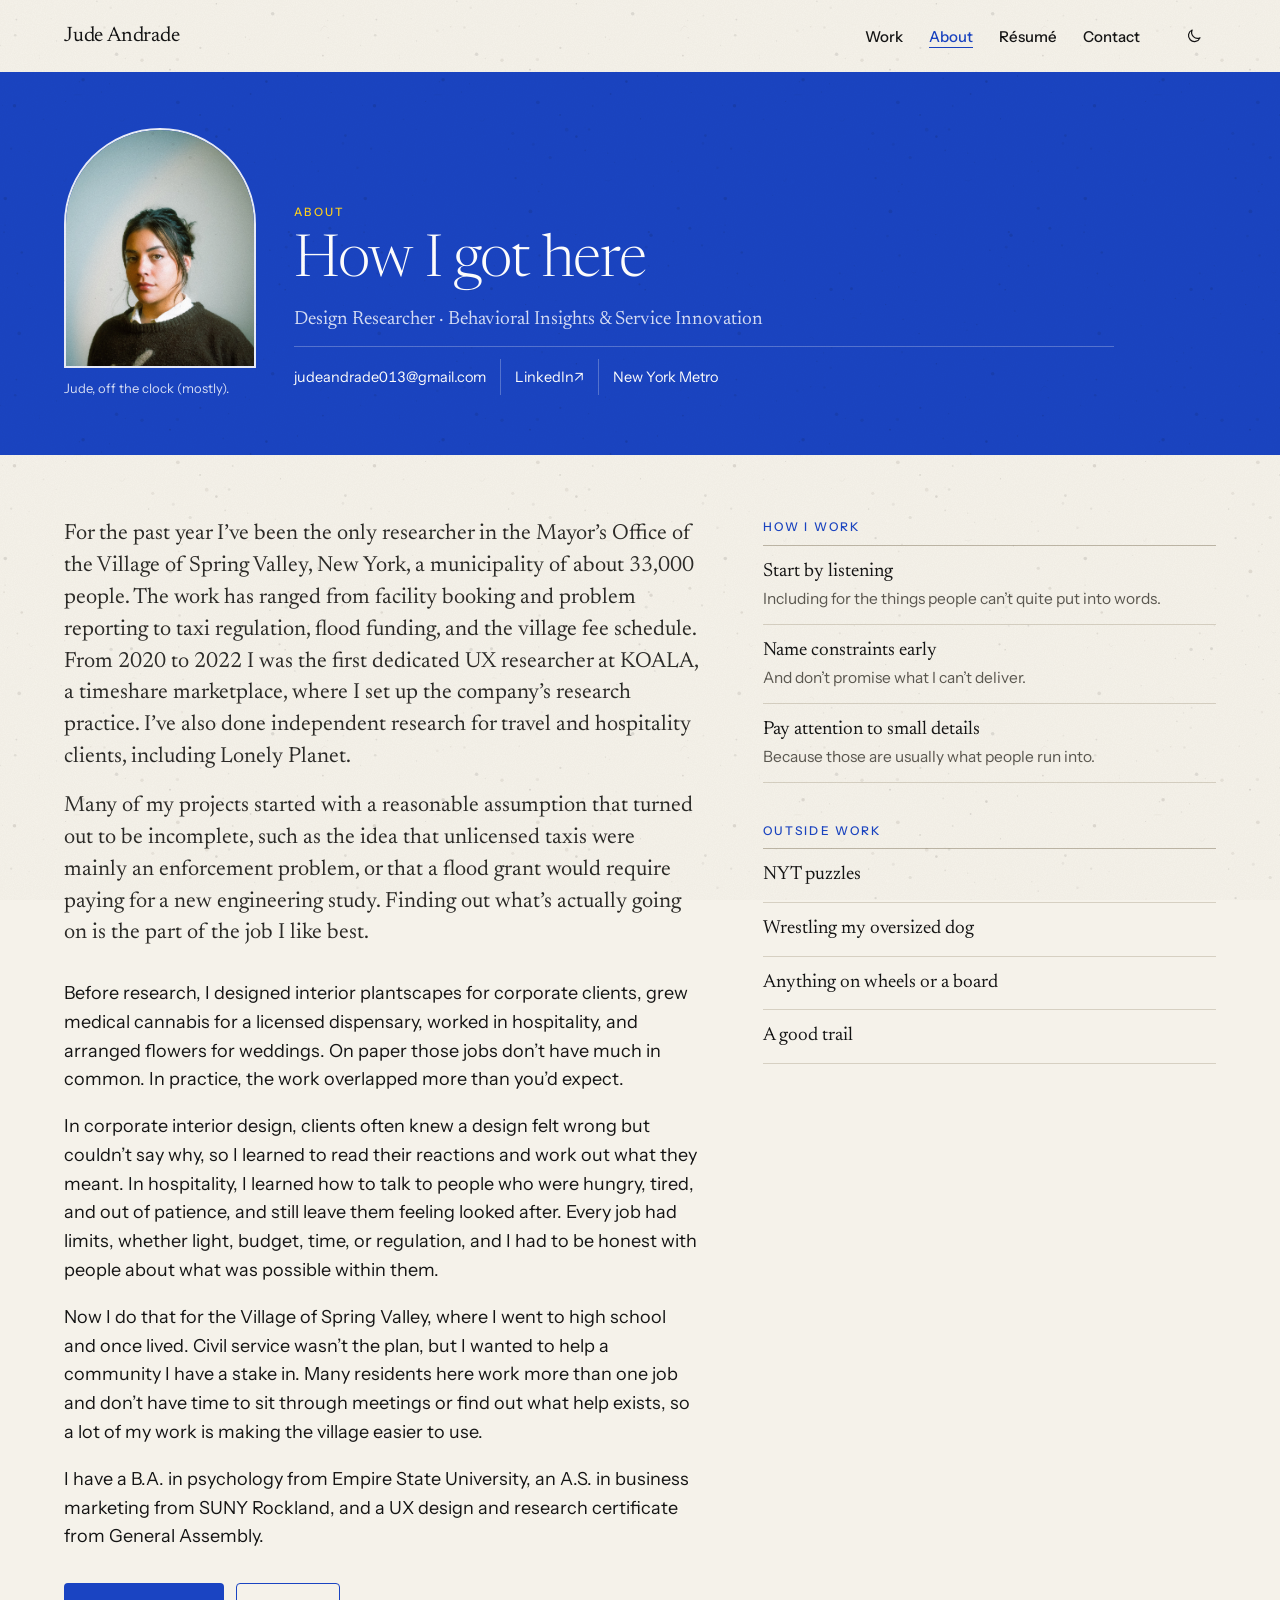
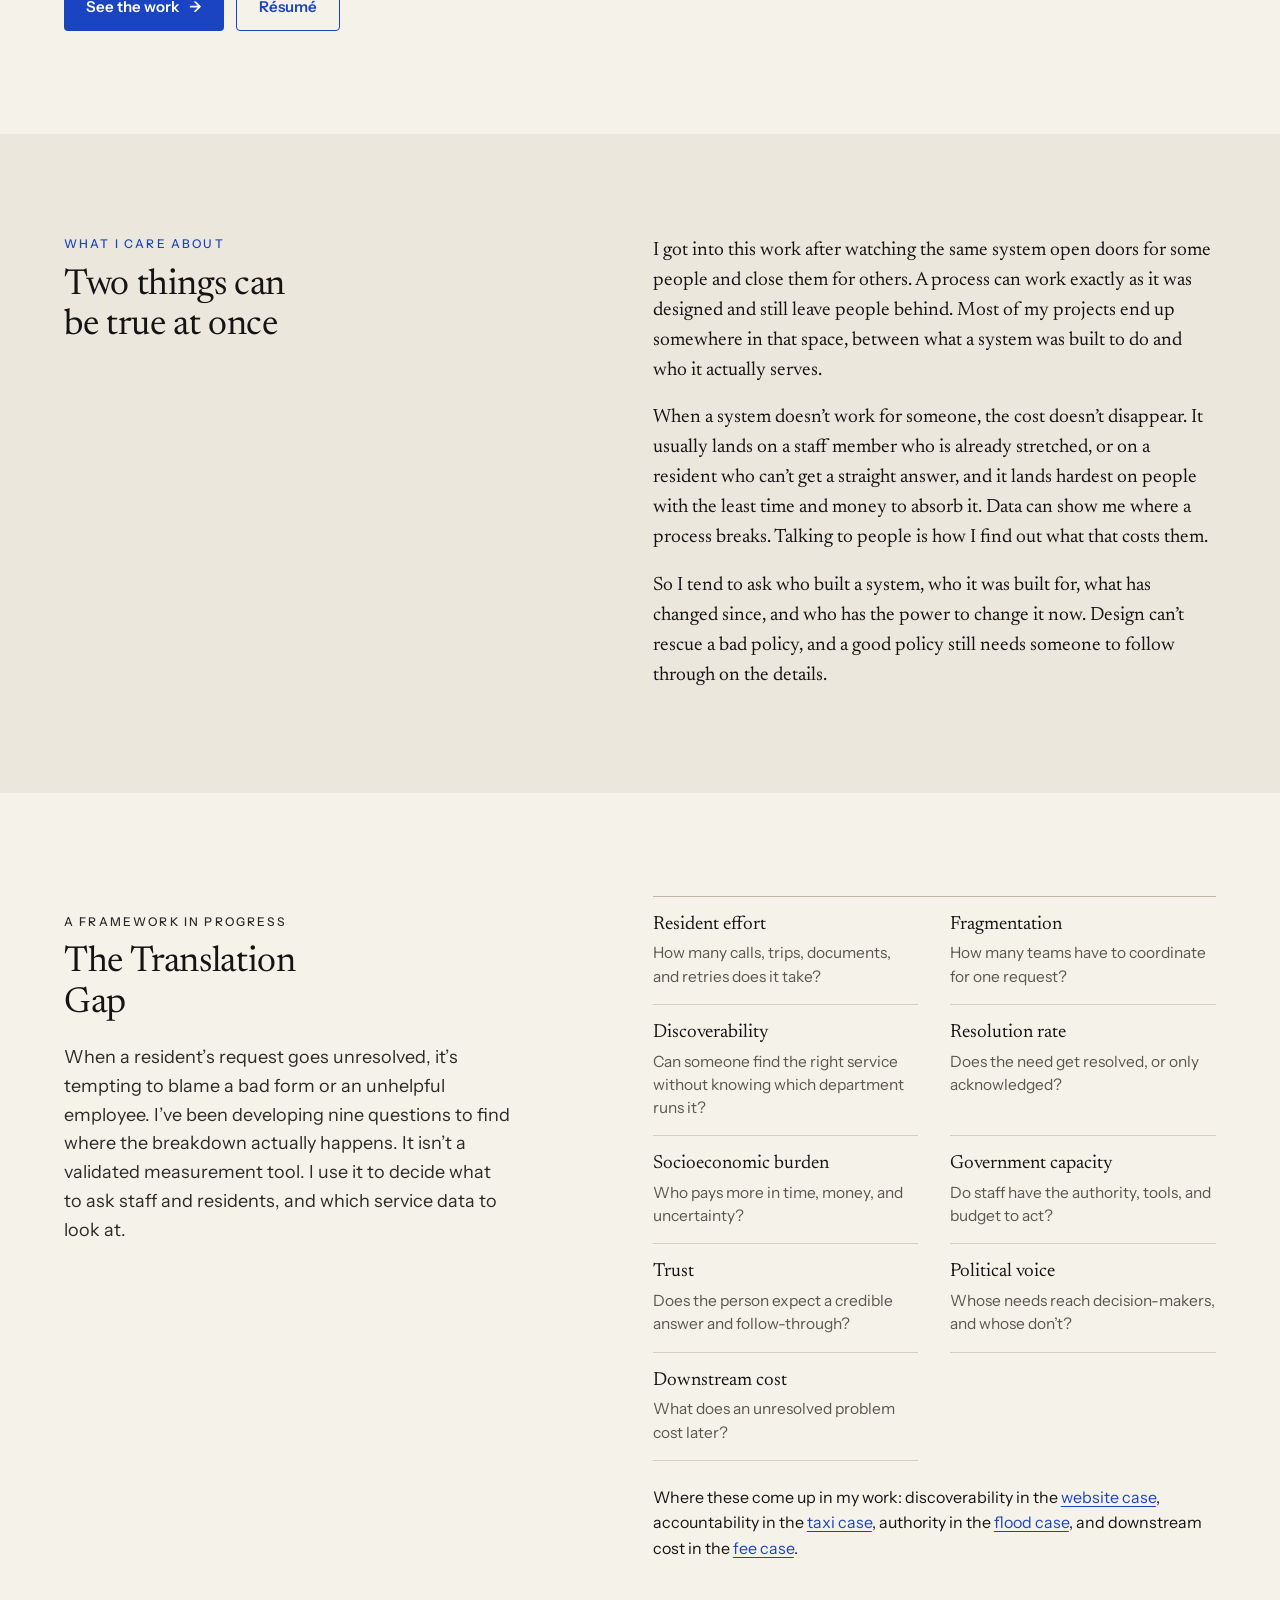
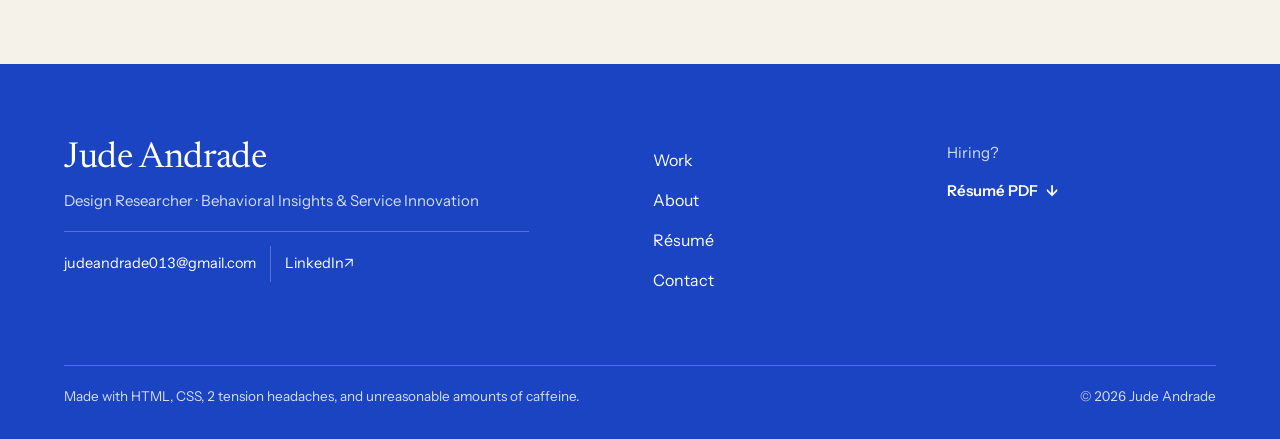
==== commit e4946164: "Redesign the portfolio interface on a documented design system Rebuild layout, typography and naviga" ====
--- a/about.html
+++ b/about.html
@@ -1,42 +1,112 @@
 <!DOCTYPE html>
-
 <html lang="en">
 <head>
 <meta charset="utf-8"/>
 <meta content="width=device-width,initial-scale=1,viewport-fit=cover" name="viewport"/>
-<meta content="#FAF8F3" name="theme-color"/>
+<meta content="#F5F2EA" name="theme-color"/>
 <script>(function(){var d=document.documentElement,t;try{t=localStorage.getItem("theme")}catch(e){}if(t!=="light"&&t!=="dark")t=matchMedia("(prefers-color-scheme: dark)").matches?"dark":"light";d.setAttribute("data-theme",t);})();</script>
 <title>About · Jude Andrade, Design Researcher</title>
 <meta content="About Jude Andrade: how a path through plantscape design, hospitality and florals led to design research in local government, what she cares about, and the Translation Gap framework." name="description"/>
 <meta content="website" property="og:type"/>
 <meta content="About · Jude Andrade, Design Researcher" property="og:title"/>
 <meta content="Jude Andrade studies how people make their way through products and public services. Case studies: taxi regulation, product research at KOALA, municipal digital services, flood-mitigation funding, and fee reform." property="og:description"/>
-<meta content="summary_large_image" name="twitter:card"/>
-<link href="https://fonts.googleapis.com" rel="preconnect"/>
-<link crossorigin="" href="https://fonts.gstatic.com" rel="preconnect"/>
-<link href="https://fonts.googleapis.com/css2?family=Hanken+Grotesk:wght@400;500;600&amp;family=Newsreader:ital,opsz,wght@0,6..72,300..600;1,6..72,400&amp;family=DM+Mono:wght@400;500&amp;display=swap" rel="stylesheet"/>
-<link href="site.css?v=17" rel="stylesheet"/>
-
-<meta content="https://judeandrade013.github.io/about.html" property="og:url"/><meta content="https://judeandrade013.github.io/og-card.jpg?v=20261117" property="og:image"/>
+<meta content="https://judeandrade013.github.io/about.html" property="og:url"/>
+<meta content="https://judeandrade013.github.io/og-card.jpg?v=20261117" property="og:image"/>
 <meta content="1200" property="og:image:width"/>
 <meta content="630" property="og:image:height"/>
 <meta content="Jude Andrade, design researcher: Hi, I’m Jude." property="og:image:alt"/>
-<meta content="https://judeandrade013.github.io/og-card.jpg?v=20261117" name="twitter:image"/><link href="https://judeandrade013.github.io/" rel="canonical"/><link href="favicon.svg?v=20261029" rel="icon" type="image/svg+xml"/></head>
-<body>
+<meta content="summary_large_image" name="twitter:card"/>
+<meta content="https://judeandrade013.github.io/og-card.jpg?v=20261117" name="twitter:image"/>
+<link href="https://judeandrade013.github.io/about.html" rel="canonical"/>
+<link href="favicon.svg?v=20261029" rel="icon" type="image/svg+xml"/>
+<!-- fonts -->
+<link href="https://fonts.googleapis.com" rel="preconnect"/>
+<link crossorigin="" href="https://fonts.gstatic.com" rel="preconnect"/>
+<link href="https://fonts.googleapis.com/css2?family=Instrument+Sans:wght@400;500;600&amp;family=Newsreader:ital,opsz,wght@0,6..72,300..500;1,6..72,400&amp;display=swap" rel="stylesheet"/>
+<link href="site.css?v=18" rel="stylesheet"/>
+<!-- /fonts -->
+</head>
+<body class="about">
 <a class="skip" href="#main">Skip to content</a>
-<nav aria-label="Main"><div class="wrap nav-in"><a class="mark" href="index.html">Jude Andrade</a><div class="nav-links"><a href="index.html#work">Work</a><a aria-current="page" href="about.html">About</a><a href="resume.html">Résumé</a><a href="index.html#contact">Contact</a><button class="theme-toggle" type="button" aria-pressed="false" aria-label="Dark theme" title="Dark theme"><svg class="i-moon" viewBox="0 0 24 24" width="18" height="18" aria-hidden="true" focusable="false"><path d="M20 14.5A8 8 0 0 1 9.5 4a8 8 0 1 0 10.5 10.5z" fill="none" stroke="currentColor" stroke-width="1.6" stroke-linejoin="round"/></svg><svg class="i-sun" viewBox="0 0 24 24" width="18" height="18" aria-hidden="true" focusable="false"><circle cx="12" cy="12" r="4" fill="none" stroke="currentColor" stroke-width="1.6"/><path d="M12 2.5v2.5M12 19v2.5M2.5 12H5M19 12h2.5M5.3 5.3l1.8 1.8M16.9 16.9l1.8 1.8M5.3 18.7l1.8-1.8M16.9 7.1l1.8-1.8" stroke="currentColor" stroke-width="1.6" stroke-linecap="round"/></svg></button></div></div></nav>
+<!-- header -->
+<header class="site-header"><div class="wrap nav"><a class="wordmark" href="index.html">Jude Andrade</a><nav class="nav-links" aria-label="Main"><a href="index.html#work">Work</a><a href="about.html" aria-current="page">About</a><a href="resume.html">Résumé</a><a href="index.html#contact">Contact</a></nav><button class="theme-toggle" type="button" aria-pressed="false" aria-label="Dark mode" title="Dark mode"><svg class="i-moon" viewBox="0 0 24 24" aria-hidden="true" focusable="false"><path d="M20 14.5A8 8 0 0 1 9.5 4a8 8 0 1 0 10.5 10.5z" fill="none" stroke="currentColor" stroke-width="1.6" stroke-linejoin="round"/></svg><svg class="i-sun" viewBox="0 0 24 24" aria-hidden="true" focusable="false"><circle cx="12" cy="12" r="4" fill="none" stroke="currentColor" stroke-width="1.6"/><path d="M12 2.5v2.5M12 19v2.5M2.5 12H5M19 12h2.5M5.3 5.3l1.8 1.8M16.9 16.9l1.8 1.8M5.3 18.7l1.8-1.8M16.9 7.1l1.8-1.8" stroke="currentColor" stroke-width="1.6" stroke-linecap="round"/></svg></button><button class="menu-btn" type="button" aria-haspopup="dialog" aria-controls="menu" aria-expanded="false">Menu</button></div></header>
+<dialog class="menu-dlg" id="menu" aria-label="Menu"><div class="menu-inner"><div class="menu-top"><a class="wordmark" href="index.html">Jude Andrade</a><button class="close-btn" type="button" data-close>Close <span aria-hidden="true">✕</span></button></div><ul class="menu-list"><li><a href="index.html#work">Work <span aria-hidden="true">→</span></a></li><li><a href="about.html" aria-current="page">About <span aria-hidden="true">→</span></a></li><li><a href="resume.html">Résumé <span aria-hidden="true">→</span></a></li><li><a href="index.html#contact">Contact <span aria-hidden="true">→</span></a></li></ul><div class="menu-foot"><button class="theme-toggle link" type="button" aria-pressed="false"><svg class="i-moon" viewBox="0 0 24 24" aria-hidden="true" focusable="false"><path d="M20 14.5A8 8 0 0 1 9.5 4a8 8 0 1 0 10.5 10.5z" fill="none" stroke="currentColor" stroke-width="1.6" stroke-linejoin="round"/></svg><svg class="i-sun" viewBox="0 0 24 24" aria-hidden="true" focusable="false"><circle cx="12" cy="12" r="4" fill="none" stroke="currentColor" stroke-width="1.6"/><path d="M12 2.5v2.5M12 19v2.5M2.5 12H5M19 12h2.5M5.3 5.3l1.8 1.8M16.9 16.9l1.8 1.8M5.3 18.7l1.8-1.8M16.9 7.1l1.8-1.8" stroke="currentColor" stroke-width="1.6" stroke-linecap="round"/></svg><span class="tt-label">Dark mode</span></button><a class="link" href="mailto:judeandrade013@gmail.com">judeandrade013@gmail.com</a></div></div></dialog>
+<!-- /header -->
 <main id="main">
-<section aria-labelledby="h-about" class="sec about-page" id="about-story"><div class="wrap split"><div class="split-head"><p class="label">About</p><h1 class="sec-title" id="h-about">How I got here</h1><figure class="portrait-note portrait-single"><img alt="Photograph of Jude smiling in a dark knit sweater over a white collared shirt" decoding="async" height="1100" loading="lazy" src="about-jude-2026.jpg" width="1100"/><figcaption>Jude, off the clock (mostly).</figcaption></figure></div>
-<div class="split-body about-body"><p class="about-lede">For the past year I’ve been the only researcher in the Mayor’s Office of the Village of Spring Valley, New York, a municipality of about 33,000 people. The work has ranged from facility booking and problem reporting to taxi regulation, flood funding, and the village fee schedule. From 2020 to 2022 I was the first dedicated UX researcher at KOALA, a timeshare marketplace, where I set up the company’s research practice. I’ve also done independent research for travel and hospitality clients, including Lonely Planet.</p>
-<p class="about-lede">Many of my projects started with a reasonable assumption that turned out to be incomplete, such as the idea that unlicensed taxis were mainly an enforcement problem, or that a flood grant would require paying for a new engineering study. Finding out what’s actually going on is the part of the job I like best.</p>
-<p>Before research, I designed interior plantscapes for corporate clients, grew medical cannabis for a licensed dispensary, worked in hospitality, and arranged flowers for weddings. On paper those jobs don’t have much in common. In practice, the work overlapped more than you’d expect.</p><p>In corporate interior design, clients often knew a design felt wrong but couldn’t say why, so I learned to read their reactions and work out what they meant. In hospitality, I learned how to talk to people who were hungry, tired, and out of patience, and still leave them feeling looked after. Every job had limits, whether light, budget, time, or regulation, and I had to be honest with people about what was possible within them.</p><p>Now I do that for the Village of Spring Valley, where I went to high school and once lived. Civil service wasn’t the plan, but I wanted to help a community I have a stake in. Many residents here work more than one job and don’t have time to sit through meetings or find out what help exists, so a lot of my work is making the village easier to use.</p><p>I have a B.A. in psychology from Empire State University, an A.S. in business marketing from SUNY Rockland, and a UX design and research certificate from General Assembly.</p><h3 class="about-mini-head">How I work</h3><p>I start by listening, including for the things people can’t quite put into words. I try to name constraints early and not promise what I can’t deliver. And I pay attention to small details, because those are usually what people run into.</p><h3 class="about-mini-head">Outside work</h3><p>NYT puzzles, wrestling my oversized dog, anything on wheels or a board, and a good trail.</p>
+
+<header class="band-mast about-mast">
+<div class="wrap">
+<figure class="portrait"><img alt="Photograph of Jude smiling in a dark knit sweater over a white collared shirt" decoding="async" height="1100" src="about-jude-2026.jpg" width="1100"/><figcaption>Jude, off the clock (mostly).</figcaption></figure>
+<div class="mast-copy">
+<p class="mast-top"><span>About</span></p>
+<h1 class="mast-name" id="h-about">How I got here</h1>
+<p class="mast-tag">Design Researcher · Behavioral Insights &amp; Service Innovation</p>
+<ul class="mast-contact">
+<li><a href="mailto:judeandrade013@gmail.com">judeandrade013@gmail.com</a></li>
+<li><a href="https://www.linkedin.com/in/jude13/" rel="noopener" target="_blank">LinkedIn <span aria-hidden="true">↗</span></a></li>
+<li><span>New York Metro</span></li>
+</ul>
 </div>
-</div></section>
-<section aria-labelledby="beliefs-title" class="wrap beliefs" id="what-i-believe"><div class="beliefs-inner split"><div class="split-head"><p class="label">What I care about</p><h3 id="beliefs-title">Two things can be true at once</h3></div><div class="split-body"><p>I got into this work after watching the same system open doors for some people and close them for others. A process can work exactly as it was designed and still leave people behind. Most of my projects end up somewhere in that space, between what a system was built to do and who it actually serves.</p><p>When a system doesn’t work for someone, the cost doesn’t disappear. It usually lands on a staff member who is already stretched, or on a resident who can’t get a straight answer, and it lands hardest on people with the least time and money to absorb it. Data can show me where a process breaks. Talking to people is how I find out what that costs them.</p><p>So I tend to ask who built a system, who it was built for, what has changed since, and who has the power to change it now. Design can’t rescue a bad policy, and a good policy still needs someone to follow through on the details.</p></div></div></section>
-<section aria-labelledby="h-theory" class="wrap gap-framework" id="theory"><div class="split"><div class="split-head"><p class="label">A framework in progress</p><h3 id="h-theory">The Translation Gap</h3><p>When a resident’s request goes unresolved, it’s tempting to blame a bad form or an unhelpful employee. I’ve been developing nine questions to find where the breakdown actually happens. It isn’t a validated measurement tool. I use it to decide what to ask staff and residents, and which service data to look at.</p></div><div class="split-body"><dl class="gap-list"><div><dt>Resident effort</dt><dd>How many calls, trips, documents, and retries does it take?</dd></div><div><dt>Fragmentation</dt><dd>How many teams have to coordinate for one request?</dd></div><div><dt>Discoverability</dt><dd>Can someone find the right service without knowing which department runs it?</dd></div><div><dt>Resolution rate</dt><dd>Does the need get resolved, or only acknowledged?</dd></div><div><dt>Socioeconomic burden</dt><dd>Who pays more in time, money, and uncertainty?</dd></div><div><dt>Government capacity</dt><dd>Do staff have the authority, tools, and budget to act?</dd></div><div><dt>Trust</dt><dd>Does the person expect a credible answer and follow-through?</dd></div><div><dt>Political voice</dt><dd>Whose needs reach decision-makers, and whose don’t?</dd></div><div><dt>Downstream cost</dt><dd>What does an unresolved problem cost later?</dd></div></dl><p class="gap-links">Where these come up in my work: discoverability in the <a href="work/digital-services.html">website case</a>, accountability in the <a href="work/taxi.html">taxi case</a>, authority in the <a href="work/memorial-park.html">flood case</a>, and downstream cost in the <a href="work/fees.html">fee case</a>.</p></div></div></section>
+</div>
+</header>
+
+<section class="wrap ab-body" id="about-story" aria-labelledby="h-about">
+<div class="prose">
+<p class="lead">For the past year I’ve been the only researcher in the Mayor’s Office of the Village of Spring Valley, New York, a municipality of about 33,000 people. The work has ranged from facility booking and problem reporting to taxi regulation, flood funding, and the village fee schedule. From 2020 to 2022 I was the first dedicated UX researcher at KOALA, a timeshare marketplace, where I set up the company’s research practice. I’ve also done independent research for travel and hospitality clients, including Lonely Planet.</p>
+<p class="lead">Many of my projects started with a reasonable assumption that turned out to be incomplete, such as the idea that unlicensed taxis were mainly an enforcement problem, or that a flood grant would require paying for a new engineering study. Finding out what’s actually going on is the part of the job I like best.</p>
+<p>Before research, I designed interior plantscapes for corporate clients, grew medical cannabis for a licensed dispensary, worked in hospitality, and arranged flowers for weddings. On paper those jobs don’t have much in common. In practice, the work overlapped more than you’d expect.</p>
+<p>In corporate interior design, clients often knew a design felt wrong but couldn’t say why, so I learned to read their reactions and work out what they meant. In hospitality, I learned how to talk to people who were hungry, tired, and out of patience, and still leave them feeling looked after. Every job had limits, whether light, budget, time, or regulation, and I had to be honest with people about what was possible within them.</p>
+<p>Now I do that for the Village of Spring Valley, where I went to high school and once lived. Civil service wasn’t the plan, but I wanted to help a community I have a stake in. Many residents here work more than one job and don’t have time to sit through meetings or find out what help exists, so a lot of my work is making the village easier to use.</p>
+<p>I have a B.A. in psychology from Empire State University, an A.S. in business marketing from SUNY Rockland, and a UX design and research certificate from General Assembly.</p>
+<p class="btn-row"><a class="btn btn-primary" href="index.html#work">See the work <span class="arrow" aria-hidden="true">→</span></a><a class="btn btn-secondary" href="resume.html">Résumé</a></p>
+</div>
+<aside class="ab-side" aria-label="How I work and outside work">
+<div>
+<h2 class="overline">How I work</h2>
+<ul class="ab-list">
+<li><b>Start by listening</b><span>Including for the things people can’t quite put into words.</span></li>
+<li><b>Name constraints early</b><span>And don’t promise what I can’t deliver.</span></li>
+<li><b>Pay attention to small details</b><span>Because those are usually what people run into.</span></li>
+</ul>
+</div>
+<div>
+<h2 class="overline">Outside work</h2>
+<ul class="ab-list">
+<li><b>NYT puzzles</b></li>
+<li><b>Wrestling my oversized dog</b></li>
+<li><b>Anything on wheels or a board</b></li>
+<li><b>A good trail</b></li>
+</ul>
+</div>
+</aside>
+</section>
+
+<section class="band section beliefs" id="what-i-believe" aria-labelledby="beliefs-title">
+<div class="wrap grid">
+<div class="b-head"><p class="overline">What I care about</p><h2 class="h2" id="beliefs-title">Two things can be true at once</h2></div>
+<div class="b-body">
+<p>I got into this work after watching the same system open doors for some people and close them for others. A process can work exactly as it was designed and still leave people behind. Most of my projects end up somewhere in that space, between what a system was built to do and who it actually serves.</p>
+<p>When a system doesn’t work for someone, the cost doesn’t disappear. It usually lands on a staff member who is already stretched, or on a resident who can’t get a straight answer, and it lands hardest on people with the least time and money to absorb it. Data can show me where a process breaks. Talking to people is how I find out what that costs them.</p>
+<p>So I tend to ask who built a system, who it was built for, what has changed since, and who has the power to change it now. Design can’t rescue a bad policy, and a good policy still needs someone to follow through on the details.</p>
+</div>
+</div>
+</section>
+
+<section class="section framework" id="theory" aria-labelledby="h-theory">
+<div class="wrap grid">
+<div class="b-head"><p class="overline">A framework in progress</p><h2 class="h2" id="h-theory">The Translation Gap</h2><p>When a resident’s request goes unresolved, it’s tempting to blame a bad form or an unhelpful employee. I’ve been developing nine questions to find where the breakdown actually happens. It isn’t a validated measurement tool. I use it to decide what to ask staff and residents, and which service data to look at.</p></div>
+<div class="b-body">
+<dl class="gap-list"><div><dt>Resident effort</dt><dd>How many calls, trips, documents, and retries does it take?</dd></div><div><dt>Fragmentation</dt><dd>How many teams have to coordinate for one request?</dd></div><div><dt>Discoverability</dt><dd>Can someone find the right service without knowing which department runs it?</dd></div><div><dt>Resolution rate</dt><dd>Does the need get resolved, or only acknowledged?</dd></div><div><dt>Socioeconomic burden</dt><dd>Who pays more in time, money, and uncertainty?</dd></div><div><dt>Government capacity</dt><dd>Do staff have the authority, tools, and budget to act?</dd></div><div><dt>Trust</dt><dd>Does the person expect a credible answer and follow-through?</dd></div><div><dt>Political voice</dt><dd>Whose needs reach decision-makers, and whose don’t?</dd></div><div><dt>Downstream cost</dt><dd>What does an unresolved problem cost later?</dd></div></dl>
+<p class="gap-links">Where these come up in my work: discoverability in the <a href="work/digital-services.html">website case</a>, accountability in the <a href="work/taxi.html">taxi case</a>, authority in the <a href="work/memorial-park.html">flood case</a>, and downstream cost in the <a href="work/fees.html">fee case</a>.</p>
+</div>
+</div>
+</section>
+
 </main>
-<footer class="page-footer"><div class="wrap"><p><a href="mailto:judeandrade013@gmail.com">judeandrade013@gmail.com</a><a href="resume.html">Résumé</a><a href="resume.pdf?v=20261117c" download="Jude_Andrade_Resume.pdf">Résumé PDF ↓</a><a href="https://www.linkedin.com/in/jude13/" rel="noopener" target="_blank">LinkedIn ↗</a></p></div></footer>
-<script src="theme.js" defer></script>
+<!-- footer -->
+<footer class="footer"><div class="wrap"><div class="grid"><div class="f-id"><p class="n">Jude Andrade</p><p class="t">Design Researcher · Behavioral Insights &amp; Service Innovation</p><ul class="mast-contact"><li><a href="mailto:judeandrade013@gmail.com">judeandrade013@gmail.com</a></li><li><a href="https://www.linkedin.com/in/jude13/" rel="noopener" target="_blank">LinkedIn <span aria-hidden="true">↗</span></a></li></ul></div><ul class="f-links"><li><a href="index.html#work">Work</a></li><li><a href="about.html">About</a></li><li><a href="resume.html">Résumé</a></li><li><a href="index.html#contact">Contact</a></li></ul><div class="f-pdf"><span>Hiring?</span><a href="resume.pdf?v=20261117c" download="Jude_Andrade_Resume.pdf">Résumé PDF <span aria-hidden="true">↓</span></a></div></div><div class="f-bottom"><span>Made with HTML, CSS, 2 tension headaches, and unreasonable amounts of caffeine.</span><span>© 2026 Jude Andrade</span></div></div></footer>
+<!-- /footer -->
 <script data-goatcounter="https://judeandrade013.goatcounter.com/count" async src="//gc.zgo.at/count.js"></script>
+<script src="site.js?v=18" defer></script>
 </body>
 </html>
--- a/site.css
+++ b/site.css
@@ -1,293 +1,346 @@
 /* Jude Andrade — portfolio stylesheet
-   One stylesheet for every page. Colours live only in the two token blocks
-   below; components use the tokens, so light and dark come from the same rules.
-
-   1  Tokens (light, dark)      6  Case studies
-   2  Base                      7  Exhibits and figures
-   3  Navigation + theme toggle 8  Résumé page
-   4  Homepage                  9  Responsive
-   5  Footers                   10 Motion and print                        */
+   One stylesheet for every page. See DESIGN.md for the reasoning and values.
+   Colours live only in the token blocks; components use tokens, so light and
+   dark come from the same rules.
+
+   1  Tokens            6  Case studies
+   2  Base + type       7  Exhibits and figures
+   3  Header + menu     8  Résumé
+   4  Home              9  About
+   5  Footer           10  Responsive, motion, print                      */
 
 /* 1 ─ Tokens ─────────────────────────────────────────────────────────── */
 :root{
   color-scheme:light;
-  /* surfaces */
-  --paper:#FAF8F3; --platen:#F1EBE1; --sand:#EFE7DA; --card:#FFFFFF;
-  /* text */
-  --ink:#222A3B; --muted:#55564F;
-  --rule:color-mix(in srgb,var(--ink) 12%,var(--paper));
-  --rule-strong:color-mix(in srgb,var(--ink) 18%,transparent);
-  /* accents */
-  --terracotta:#B35F32;          /* dots, outlines, active nav */
-  --link:#7A3F20;                /* text links and labels on tints */
-  --peach:#F4CFB6;               /* contact footer */
-  --peach-muted:#5A4A3C;
-  --sage:#DDE5CF;                /* illustration panel, beliefs panel */
-  --green:#3F7D2F; --green-text:#2C681D;
-  --ring:rgba(255,252,237,.6);   /* the concentric-ring texture */
-  --ring-band:rgba(255,252,237,.55);
-  --texture-blend:multiply; --texture-opacity:.7; --texture-filter:none;
-  /* one band colour per case study (also the homepage number swatches) */
-  --band-1:#F6D9C4; --band-2:#DDE5CF; --band-3:#EFE3C2; --band-4:#D3E0D6; --band-5:#EAD3BF;
-  /* exhibit diagram palette */
-  --ex-peach:#F6D9C4; --ex-peach-line:#C98A63;
-  --ex-sand:#F3EDE3;  --ex-sand-line:#CDBCA7;
-  --ex-sage:#DDE5CF;  --ex-sage-line:#8FA67F;
-  --ex-green:#D9E6CF; --ex-ghost-line:#A0907E; --ex-line:#8E8577;
-  --ex-bar-old:#CDBCA7; --ex-bar-new:#3F7D2F;
-  /* spacing scale and text measures */
-  --space-section:clamp(72px,9vw,112px);  /* between homepage sections */
-  --space-block:56px;                     /* between blocks inside a section */
-  --space-head:40px;                      /* section heading to its content */
-  --measure:38rem;                        /* reading width for paragraphs (~70 characters) */
-  --measure-wide:760px;                   /* figures and diagrams */
-  --rail:13rem;                           /* label column: part names, fact labels, résumé headings */
-  --rail-gap:clamp(32px,5vw,64px);        /* rail to content */
+  --canvas:#F5F2EA; --panel:#EBE7DC; --surface:#FBF9F4;
+  --ink:#141414; --ink-2:#2B2A27; --muted:#5B5850;
+  --rule:#D6D0C2; --rule-strong:#BDB6A6;
+  --cobalt:#1A44C2; --cobalt-hover:#2452D6; --cobalt-press:#133597; --cobalt-050:#E9EDF8; --cobalt-100:#D9E1F6; --on-cobalt:#FFFFFF;
+  --yellow:#FFD21F; --yellow-100:#FFF0B0;
+  --mast:#1A44C2; --mast-tint:#D6DEF7; --mast-line:rgb(255 255 255 / .26); --mast-accent:#FFD21F;
+  --grain-opacity:.26; --grain-blend:multiply; --grain-filter:none;
+  /* diagram palette: before = yellow tint, neutral = panel, result = cobalt tint */
+  --ex-peach:#FFF1B8; --ex-peach-line:#D9AE12;
+  --ex-sand:#EBE7DC;  --ex-sand-line:#C9C2B2;
+  --ex-sage:#E4E9F8;  --ex-sage-line:#9DB0E6;
+  --ex-green:#D9E1F6; --ex-ghost-line:#A39C8C; --ex-line:#857F72;
+  --ex-bar-old:#C9C2B2; --ex-bar-new:#1A44C2; --ex-accent-text:#1A44C2;
   /* type */
   --display:"Newsreader",Georgia,"Times New Roman",serif;
-  --body:"Hanken Grotesk",system-ui,-apple-system,"Segoe UI",sans-serif;
-  --mono:"DM Mono",ui-monospace,Menlo,monospace;
+  --sans:"Instrument Sans","Helvetica Neue",Arial,system-ui,sans-serif;
+  /* layout */
+  --maxw:1440px; --gutter:clamp(16px,5vw,72px); --col-gap:clamp(16px,2vw,32px);
+  --nav-h:72px; --measure:62ch;
+  --sec:clamp(64px,8vw,120px); --stage:clamp(44px,5vw,80px);
+  /* motion */
+  --dur-quick:160ms; --dur-base:240ms; --dur-slow:480ms; --ease:cubic-bezier(.2,0,0,1);
+  /* aliases used by the password page's own styles */
+  --paper:var(--canvas); --platen:var(--panel); --card:var(--surface); --link:var(--cobalt); --body:var(--sans);
 }
 :root[data-theme="dark"]{
   color-scheme:dark;
-  --paper:#16191F; --platen:#1E222A; --sand:#232831; --card:#1B1F26;
-  --ink:#ECE6DA; --muted:#ABA698;
-  --rule:color-mix(in srgb,var(--ink) 14%,var(--paper));
-  --rule-strong:color-mix(in srgb,var(--ink) 22%,transparent);
-  --terracotta:#D98A5E;
-  --link:#EDAA82;
-  --peach:#2B221E;
-  --peach-muted:#C9B8A6;
-  --sage:#232B22;
-  --green:#86BF70; --green-text:#A3D18F;
-  --ring:rgba(255,252,237,.06);
-  --ring-band:rgba(255,252,237,.05);
-  --texture-blend:screen; --texture-opacity:.22; --texture-filter:invert(1);
-  --band-1:#33261F; --band-2:#242C21; --band-3:#2F2A1D; --band-4:#202A25; --band-5:#31251D;
-  --ex-peach:#3A2A21; --ex-peach-line:#B57C59;
-  --ex-sand:#262A31;  --ex-sand-line:#5F5B53;
-  --ex-sage:#26301F;  --ex-sage-line:#72906A;
-  --ex-green:#22331F; --ex-ghost-line:#8A8073; --ex-line:#8C877E;
-  --ex-bar-old:#5F5B53; --ex-bar-new:#86BF70;
-}
-
-/* 2 ─ Base ───────────────────────────────────────────────────────────── */
-*{box-sizing:border-box}
-html{scroll-behavior:smooth;scroll-padding-top:96px}
-html{overflow-x:clip}
-body{margin:0;background:var(--paper);color:var(--ink);font:16.5px/1.65 var(--body);letter-spacing:.005em;-webkit-font-smoothing:antialiased}
-/* paper grain over the page; inverted to light specks in dark mode */
-body:before{content:"";position:fixed;top:0;left:0;width:100vw;height:100dvh;pointer-events:none;z-index:100;
-  background:url("paper.svg") 0 0/360px 360px;opacity:var(--texture-opacity);mix-blend-mode:var(--texture-blend);filter:var(--texture-filter)}
-h1,h2,h3,h4,p,ul,ol,dl,dd,figure{margin:0;padding:0}
-h1,h2,h3,h4{font-weight:400;letter-spacing:-.01em}
-img{max-width:100%}
-button{font-family:inherit}
-a{color:var(--link);text-decoration:none;text-decoration-color:color-mix(in srgb,var(--terracotta) 45%,transparent);text-underline-offset:3px}
-a:hover{text-decoration:underline;text-underline-offset:4px}
-p a,dd a,li a{text-decoration:underline;text-decoration-thickness:1px;text-underline-offset:3px}
-a:focus-visible,button:focus-visible,summary:focus-visible,[tabindex]:focus-visible{outline:2px solid var(--link);outline-offset:3px;border-radius:2px}
-.wrap{max-width:1120px;margin:0 auto;padding-inline:max(24px,env(safe-area-inset-left,0px)) max(24px,env(safe-area-inset-right,0px))}
-.sr-only{position:absolute;width:1px;height:1px;overflow:hidden;clip:rect(0 0 0 0);white-space:nowrap}
-.skip{position:absolute;left:-9999px;top:8px;z-index:200;background:var(--ink);color:var(--paper);padding:8px 12px;font:500 13px var(--body)}
-.skip:focus{left:12px}
-/* eyebrow: every section label, fact label and exhibit label */
-.label,.part,.rs-label{font:500 12px/1.5 var(--body);letter-spacing:.16em;text-transform:uppercase;color:var(--muted)}
-/* subheads: one sans style for headings inside a section */
-.story>h3,.about-mini-head,.gallery-room h4,.flow-head h4{font-family:var(--body);font-weight:600;letter-spacing:-.005em;color:var(--ink)}
-.sec-title{max-width:24ch;font:400 clamp(28px,3.4vw,40px)/1.2 var(--display);letter-spacing:-.01em;text-wrap:balance}
-.btn{display:inline-flex;align-items:center;gap:10px;cursor:pointer;background:transparent;color:var(--ink);border:1px solid color-mix(in srgb,var(--ink) 40%,transparent);border-radius:0;padding:13px 24px;font:500 14px/1 var(--body);text-decoration:none}
-.btn:hover{border-color:var(--ink);text-decoration:none}
-
-/* 3 ─ Navigation ─────────────────────────────────────────────────────── */
-nav[aria-label="Main"]{position:sticky;top:env(safe-area-inset-top,0px);z-index:90;background:var(--paper);border-bottom:1px solid var(--rule)}
-.nav-in{display:flex;justify-content:space-between;align-items:center;gap:16px;padding-block:16px}
-.mark{font:400 22px/1.2 var(--display);letter-spacing:-.01em;color:var(--ink);white-space:nowrap}
-.mark:hover{text-decoration:none}
-.nav-links{display:flex;flex-wrap:wrap;align-items:center;gap:28px}
-.nav-links a{display:inline-flex;align-items:center;min-height:36px;padding:8px 0;border-bottom:1.5px solid transparent;font:500 14px/1.6 var(--body);color:var(--ink)}
-.nav-links a[aria-current]{border-bottom-color:var(--terracotta)}
-.nav-links a:hover{text-decoration:none;border-bottom-color:var(--rule)}
-.theme-toggle{display:inline-grid;place-items:center;width:36px;height:36px;margin-left:-8px;padding:0;border:1px solid transparent;border-radius:999px;background:none;color:var(--ink);cursor:pointer}
-.theme-toggle:hover{border-color:var(--rule)}
-.theme-toggle svg{display:block}
+  --canvas:#141414; --panel:#1F1E1B; --surface:#1A1917;
+  --ink:#F5F2EA; --ink-2:#E2DED4; --muted:#B3AEA3;
+  --rule:#34322E; --rule-strong:#4A4741;
+  --cobalt:#8EA6F2; --cobalt-hover:#AFC1F6; --cobalt-press:#7590E8; --cobalt-050:#1B2238; --cobalt-100:#232C4A; --on-cobalt:#141414;
+  --yellow:#FFD21F; --yellow-100:#3A3214;
+  --mast:#1B3A99; --mast-tint:#C9D3F2; --mast-line:rgb(255 255 255 / .2);
+  --grain-opacity:.16; --grain-blend:screen; --grain-filter:invert(1);
+  --ex-peach:#3A3214; --ex-peach-line:#B8941A;
+  --ex-sand:#24231F;  --ex-sand-line:#4A4741;
+  --ex-sage:#1E2540;  --ex-sage-line:#5468A8;
+  --ex-green:#232C4A; --ex-ghost-line:#7A7468; --ex-line:#8C877C;
+  --ex-bar-old:#4A4741; --ex-bar-new:#8EA6F2; --ex-accent-text:#AFC1F6;
+}
+
+/* 2 ─ Base + type ───────────────────────────────────────────────────── */
+*,*::before,*::after{box-sizing:border-box}
+html{scroll-behavior:smooth;scroll-padding-top:calc(var(--nav-h) + 24px);-webkit-text-size-adjust:100%;overflow-x:clip}
+body{margin:0;background:var(--canvas);color:var(--ink);font:400 17px/1.6 var(--sans);-webkit-font-smoothing:antialiased;font-variant-numeric:tabular-nums}
+@media (min-width:900px){body{font-size:18px}}
+/* paper grain: the one texture kept from the earlier site, much quieter */
+body::before{content:"";position:fixed;inset:0;pointer-events:none;z-index:100;background:url("paper.svg") 0 0/360px 360px;opacity:var(--grain-opacity);mix-blend-mode:var(--grain-blend);filter:var(--grain-filter)}
+h1,h2,h3,h4,p,ul,ol,dl,dd,figure,blockquote{margin:0}
+ul,ol{padding:0}
+img,svg{max-width:100%}
+button{font:inherit;color:inherit;background:none;border:0;padding:0;cursor:pointer;text-align:inherit}
+a{color:var(--cobalt);text-underline-offset:3px;text-decoration-thickness:1px}
+a:hover{color:var(--cobalt-hover)}
+:focus-visible{outline:2px solid var(--cobalt);outline-offset:3px;border-radius:3px}
+[tabindex="-1"]:focus{outline:none}
+[hidden]{display:none!important}
+.sr-only{position:absolute;width:1px;height:1px;padding:0;margin:-1px;overflow:hidden;clip:rect(0 0 0 0);white-space:nowrap;border:0}
+.skip{position:fixed;left:16px;top:-80px;z-index:200;background:var(--cobalt);color:var(--on-cobalt);padding:14px 18px;border-radius:4px;text-decoration:none;font-weight:600}
+.skip:focus{top:12px;color:var(--on-cobalt)}
+.wrap{width:100%;max-width:var(--maxw);margin-inline:auto;padding-inline:max(var(--gutter),env(safe-area-inset-left,0px)) max(var(--gutter),env(safe-area-inset-right,0px))}
+.grid{display:grid;grid-template-columns:repeat(12,minmax(0,1fr));column-gap:var(--col-gap)}
+
+.h1{font:400 clamp(38px,4.4vw,64px)/1.06 var(--display);letter-spacing:-.015em;text-wrap:balance}
+.h2{font:400 clamp(28px,2.8vw,40px)/1.14 var(--display);letter-spacing:-.01em;text-wrap:balance}
+.h3{font:400 clamp(20px,1.6vw,24px)/1.28 var(--display);letter-spacing:-.005em;text-wrap:balance}
+.statement{font:300 clamp(40px,4vw,60px)/1.04 var(--display);letter-spacing:-.02em;text-wrap:balance}
+.lead{font-size:clamp(18px,1vw + 10px,21px);line-height:1.5}
+.meta{font-size:15px;line-height:1.5;color:var(--muted)}
+.overline,.label{font:500 12px/1.3 var(--sans);letter-spacing:.18em;text-transform:uppercase;color:var(--cobalt)}
+.muted{color:var(--muted)}
+.prose{max-width:var(--measure)}
+.prose p+p{margin-top:1em}
+.prose .btn-row{margin-top:32px}
+p,li,dd,blockquote,.lead{text-wrap:pretty}
+
+/* buttons and links */
+.btn{display:inline-flex;align-items:center;justify-content:center;gap:10px;min-height:48px;padding:0 22px;border-radius:4px;font:600 15px/1.2 var(--sans);text-decoration:none;white-space:nowrap;transition:background-color var(--dur-quick) var(--ease),transform var(--dur-quick) var(--ease),border-color var(--dur-quick) var(--ease)}
+.btn-primary{background:var(--cobalt);color:var(--on-cobalt)}
+.btn-primary:hover{background:var(--cobalt-hover);color:var(--on-cobalt);transform:translateY(-2px)}
+.btn-primary:active{background:var(--cobalt-press);transform:none}
+.btn-secondary{border:1.5px solid var(--cobalt);color:var(--cobalt)}
+.btn-secondary:hover{background:var(--cobalt-050);transform:translateY(-2px)}
+.mast .btn-light,.band-mast .btn-light,.btn-light{background:#fff;color:#1A44C2}
+.mast .btn-light:hover,.band-mast .btn-light:hover,.btn-light:hover{background:var(--yellow);color:#141414;transform:translateY(-2px)}
+.btn-ghost{border:1.5px solid rgb(255 255 255 / .7);color:#fff}
+.btn-ghost:hover{background:rgb(255 255 255 / .12);color:#fff;transform:translateY(-2px)}
+.btn-row{display:flex;flex-wrap:wrap;gap:12px;align-items:center}
+.arrow{display:inline-block;transition:transform var(--dur-quick) var(--ease)}
+a:hover .arrow,button:hover .arrow,a:focus-visible .arrow{transform:translateX(4px)}
+.link{display:inline-flex;align-items:center;gap:8px;min-height:44px;color:var(--cobalt);font-weight:600;font-size:15px;text-decoration:none}
+.u{background:linear-gradient(currentColor,currentColor) 0 100%/0 1.5px no-repeat;padding-bottom:2px;transition:background-size var(--dur-base) var(--ease)}
+a:hover .u,button:hover .u,a:focus-visible .u{background-size:100% 1.5px}
+
+/* 3 ─ Header + menu ─────────────────────────────────────────────────── */
+.site-header{position:sticky;top:0;z-index:90;background:var(--canvas);padding-top:env(safe-area-inset-top,0px);transition:transform var(--dur-base) var(--ease),box-shadow var(--dur-base) var(--ease)}
+.site-header.is-scrolled{box-shadow:inset 0 -1px 0 var(--rule)}
+.site-header.is-hidden{transform:translateY(-100%)}
+.nav{display:flex;align-items:center;gap:20px;height:var(--nav-h);transition:height var(--dur-base) var(--ease)}
+.site-header.is-scrolled .nav{height:58px}
+.wordmark{display:inline-flex;align-items:center;min-height:44px;font:400 21px/1 var(--display);letter-spacing:-.01em;color:var(--ink);text-decoration:none;white-space:nowrap}
+.wordmark:hover{color:var(--ink)}
+.nav-context{flex:1;min-width:0;font-size:14px;color:var(--muted);white-space:nowrap;overflow:hidden;text-overflow:ellipsis;opacity:0;transform:translateY(4px);transition:opacity var(--dur-base) var(--ease),transform var(--dur-base) var(--ease)}
+.nav-context.is-on{opacity:1;transform:none}
+.nav-links{display:flex;align-items:center;gap:2px;margin-left:auto}
+.nav-links a{position:relative;display:inline-flex;align-items:center;min-height:44px;padding:0 12px;font:500 15px/1 var(--sans);color:var(--ink);text-decoration:none}
+.nav-links a::after{content:"";position:absolute;left:12px;right:12px;bottom:10px;height:1.5px;background:var(--cobalt);transform:scaleX(0);transform-origin:left;transition:transform var(--dur-base) var(--ease)}
+.nav-links a:hover::after,.nav-links a[aria-current]::after{transform:scaleX(1)}
+.nav-links a[aria-current]{color:var(--cobalt)}
+.theme-toggle{display:inline-grid;place-items:center;width:44px;height:44px;border-radius:50%;color:var(--ink);transition:background-color var(--dur-quick) var(--ease)}
+.theme-toggle:hover{background:var(--cobalt-050);color:var(--cobalt)}
+.theme-toggle svg{width:18px;height:18px;display:block}
 .theme-toggle .i-sun,[data-theme="dark"] .theme-toggle .i-moon{display:none}
 [data-theme="dark"] .theme-toggle .i-sun{display:block}
-
-/* 4 ─ Homepage ───────────────────────────────────────────────────────── */
-.hero{padding-block:58px 56px}
-#work{padding-top:clamp(48px,6vw,72px)}
-.hero-intro-layout{display:grid;grid-template-columns:minmax(0,1.25fr) minmax(260px,.9fr);gap:clamp(28px,5vw,64px);align-items:start}
-.hero-intro-copy{min-width:0}
-.hero-eyebrow{margin-bottom:20px}
-.hero-intro-copy h1{font:400 clamp(40px,5.4vw,68px)/1.05 var(--display);letter-spacing:-.01em}
-.lede{max-width:64ch;margin-top:24px;font-size:17.5px;color:color-mix(in srgb,var(--ink) 88%,var(--paper))}
-.lede+.lede{margin-top:14px}
-/* illustration: just the drawing, no panel or frame */
-.hero-doodle{justify-self:end;width:100%;max-width:300px;margin:0;display:flex;flex-direction:column;align-items:center}
-.hero-doodle img{display:block;width:100%;height:auto}
-.hero-doodle figcaption{margin-top:12px;font:400 13px/1.4 var(--body);color:var(--muted)}
-
-.sec{padding-block:var(--space-section);border-top:1px solid var(--rule)}
-.sec .label+.sec-title,.split-head .label+h2,.split-head .label+h3{margin-top:10px}
-/* heading column + content column, used by every homepage section after the work list */
-.split{display:grid;grid-template-columns:minmax(0,1fr) minmax(0,2fr);gap:var(--space-head) clamp(40px,6vw,88px);align-items:start}
-.split-body>p:not(.footer-actions){max-width:var(--measure)}
-
-/* project list: one hairline row per project.
-   number | category + title | summary, evidence line, link — so titles
-   line up for comparison and the summaries read as a second column */
-.case-grid{list-style:none;margin-top:var(--space-head);padding:0;border-top:1px solid var(--rule)}
-.case-card a{text-decoration:none;display:grid;grid-template-columns:56px minmax(0,5fr) minmax(0,6fr);column-gap:clamp(24px,4vw,56px);align-items:start;padding:40px 0;border-bottom:1px solid var(--rule);color:var(--ink);transition:background-color .2s ease}
-.case-copy{display:contents}
-.case-no{grid-column:1;grid-row:1/span 2}
-.case-kicker{grid-column:2;grid-row:1}
-.case-copy h3{grid-column:2;grid-row:2/span 3}
-.case-copy p{grid-column:3;grid-row:2}
-.case-proof{grid-column:3;grid-row:3}
-.case-card a:after{grid-column:3;grid-row:4}
-.case-card a:hover{text-decoration:none;background:color-mix(in srgb,var(--sand) 55%,transparent)}
-.case-card a:hover h3{text-decoration:underline;text-decoration-thickness:1px;text-underline-offset:5px}
-.case-card a:after{content:"Read case study \2192";justify-self:start;margin-top:14px;font:500 14px/1.4 var(--body);color:var(--link)}
-.case-card a:focus-visible{outline-offset:-2px}
-.case-no{display:grid;place-items:center;width:44px;height:44px;border-radius:999px 999px 0 0;font:400 14px/1 var(--mono);color:var(--ink)}
-.case-card:nth-child(1) .case-no{background:var(--band-1)}
-.case-card:nth-child(2) .case-no{background:var(--band-2)}
-.case-card:nth-child(3) .case-no{background:var(--band-3)}
-.case-card:nth-child(4) .case-no{background:var(--band-4)}
-.case-card:nth-child(5) .case-no{background:var(--band-5)}
-.case-kicker{display:block;margin-bottom:10px}
-.case-copy h3{font:400 clamp(22px,2.3vw,28px)/1.22 var(--display);max-width:22ch;text-wrap:balance}
-.case-copy p{max-width:60ch;font-size:16px;line-height:1.62;padding-top:4px}
-.case-proof{display:block;position:relative;margin-top:14px;padding-left:16px;font:400 14px/1.55 var(--body);color:var(--muted)}
-.case-proof:before{content:"";position:absolute;left:0;top:.55em;width:7px;height:7px;border-radius:50%;background:var(--green)}
-
-/* about */
-.about-body>p{font-size:16.5px;line-height:1.72}
-.about-body>p+p{margin-top:16px}
-.about-mini-head{font-size:16px;line-height:1.45;margin:32px 0 6px}
-.about-body>.about-mini-head+p{margin-top:0}
-.more-link{margin-top:20px}
-.more-link a{font:500 15px/1.5 var(--body);text-decoration:none}
-.more-link a:hover{text-decoration:underline}
-.about-page{border-top:0}
-.portrait-note{position:relative;width:min(100%,260px);margin:40px 10px 0 0}
-.portrait-note img{display:block;width:100%;height:auto;aspect-ratio:4/5;object-fit:cover;border:1px solid var(--rule);border-radius:999px 999px 0 0}
-.portrait-note:before{content:"";position:absolute;top:-10px;left:10px;right:-10px;aspect-ratio:4/5;border:1px solid var(--terracotta);border-radius:999px 999px 0 0;pointer-events:none}
-.portrait-note figcaption{margin-top:11px;font:400 12px/1.6 var(--body);color:var(--muted)}
-/* full-bleed sage band; content stays on the page grid */
-.beliefs{--tint:var(--sage);--rings:repeating-radial-gradient(circle at right -60px top 50%,transparent 0 60px,var(--ring) 60px 61.5px);
-  margin-top:var(--space-section);padding-block:64px;color:var(--ink)}
-/* full-bleed tinted bands (beliefs, case-study header): colour and rings run edge to edge */
-.beliefs,.case-band{position:relative;isolation:isolate}
-.beliefs:before,.case-band:before{content:"";position:absolute;top:0;bottom:0;left:calc(50% - 50vw);right:calc(50% - 50vw);z-index:-1;background:var(--tint) var(--rings)}
-.beliefs .label{color:var(--link)}
-.beliefs h3,.gap-framework h3{font:400 clamp(24px,2.6vw,32px)/1.2 var(--display);max-width:16ch}
-.beliefs .split-body p{font-size:17px;line-height:1.72}
-.beliefs .split-body p+p{margin-top:16px}
-.gap-framework{margin-top:var(--space-section)}
-.gap-framework{padding-bottom:var(--space-block)}
-.gap-framework .split-head>p:not(.label){margin-top:16px;font-size:16.5px;line-height:1.65;color:color-mix(in srgb,var(--ink) 88%,var(--paper))}
-.gap-list{display:grid;grid-template-columns:repeat(auto-fit,minmax(220px,1fr));gap:0 32px;border-top:1px solid var(--rule)}
-.gap-list div{padding:16px 0;border-bottom:1px solid var(--rule)}
-.gap-list dt{font:500 15px/1.4 var(--body)}
-.gap-list dt:before{content:"";display:inline-block;width:7px;height:7px;border-radius:50%;background:var(--terracotta);margin-right:10px;vertical-align:.12em}
-.gap-list dd{margin:4px 0 0 17px;font-size:15px;color:var(--muted)}
-.gap-links{margin-top:24px;font-size:15px}
-
-/* 5 ─ Footers ────────────────────────────────────────────────────────── */
-footer#contact{padding-block:var(--space-section) 48px;background:var(--peach)}
-footer#contact .label,.footer-edit,.colophon{color:var(--peach-muted)}
-footer#contact .footer-actions a,footer#contact .contact{border-color:color-mix(in srgb,var(--ink) 16%,transparent)}
-.footer-edit{margin-top:16px;font-size:16px;line-height:1.6;max-width:40ch}
-.contact{display:flex;flex-wrap:wrap;align-items:center;justify-content:space-between;gap:14px 28px;padding-bottom:20px;border-bottom:1px solid}
-.email{font:400 clamp(20px,2.4vw,26px)/1.4 var(--display);letter-spacing:-.01em;user-select:all;overflow-wrap:anywhere}
-.footer-actions{display:grid;grid-template-columns:repeat(2,minmax(0,1fr));column-gap:32px}
-.footer-actions a{padding:14px 0;border-bottom:1px solid;font:500 15px/1.5 var(--body);text-decoration:none}
-.footer-actions a:hover{text-decoration:underline}
-.page-footer a{font:500 14px/1.6 var(--body);text-decoration:underline}
-.colophon{margin-top:var(--space-section);padding-top:20px;border-top:1px solid color-mix(in srgb,var(--ink) 16%,transparent);font-size:13px}
-.page-footer{padding-block:40px 56px;background:var(--peach)}
-.page-footer p{display:flex;flex-wrap:wrap;gap:12px 24px}
-
-/* 6 ─ Case studies ───────────────────────────────────────────────────── */
-/* Every case study uses one grammar: a tinted intro (title, summary, facts),
-   then four chapters — 01 Context, 02 Approach, 03 Decisions, 04 Outcome.
-   Fact labels and chapter names share the left rail; everything you read
-   sits in the right column, so the eye has one starting line. */
-.case-page .case{padding-bottom:64px}
-.case-band{--tint:var(--band);--rings:repeating-radial-gradient(circle at right 4% top 10%,transparent 0 54px,var(--ring-band) 54px 55px);
-  padding:56px 0 32px}
-.case-band .label,.case-band .facts dt{color:var(--link)}
-.case-head{display:flex;justify-content:space-between;gap:16px;align-items:center}
-.case-page .case h1{font:400 clamp(32px,4.6vw,54px)/1.1 var(--display);letter-spacing:-.01em;max-width:22ch;margin-top:18px;text-wrap:balance}
-.case-page .dek{max-width:60ch;margin-top:20px;font:400 clamp(18px,1.6vw,21px)/1.55 var(--display);color:var(--ink)}
-/* facts: label in the rail, value in the reading column, one hairline per row */
-.facts{margin-top:36px;border-top:1px solid var(--rule-strong)}
-.facts div{display:grid;grid-template-columns:var(--rail) minmax(0,1fr);gap:4px var(--rail-gap);padding:12px 0 13px;border-bottom:1px solid var(--rule-strong)}
-.facts dt{padding-top:3px}
-.facts dd{max-width:68ch;font-size:15.5px;line-height:1.55}
-/* compact section index, aligned with the reading column */
-.case-index ol{list-style:none;display:flex;flex-wrap:wrap;gap:6px 28px;margin:0 0 0 calc(var(--rail) + var(--rail-gap));padding:20px 0 0}
-.case-index a{font:500 14px/1.6 var(--body);color:var(--ink);text-decoration:none}
-.case-index a:hover{text-decoration:underline}
-.part-no{font:500 12px/1 var(--mono);letter-spacing:.02em;color:var(--link);margin-right:6px}
-/* chapters: the name stays in view in the rail while its story scrolls */
-.chapter{display:grid;grid-template-columns:var(--rail) minmax(0,1fr);gap:0 var(--rail-gap);margin-top:80px;padding-top:28px;border-top:1px solid var(--rule)}
-.case-band+.chapter{margin-top:64px;border-top:0;padding-top:0}
-.part{display:flex;align-items:baseline;color:var(--ink)}
-.part .part-no{font-size:12px;margin-right:12px}
-.chapter>.part{position:sticky;top:92px;align-self:start;padding-top:6px}
-.chapter>.story{min-width:0}
-.story>p,.story>h3,.story>.story-table,.story-link,.artifact-link{max-width:var(--measure)}
-.story>h3{font-size:clamp(19px,1.8vw,22px);line-height:1.3;margin-top:48px}
-.story>h3:first-child{margin-top:0}
-.case-page .story>p{font:400 19px/1.65 var(--display);margin-top:14px}
-/* the turn in each case: an existing paragraph, set apart where the thinking shifts */
-.case-page .story>p.insight{margin-block:28px;padding-left:20px;border-left:2px solid var(--terracotta);font:400 clamp(20px,2vw,23px)/1.5 var(--display)}
-.story>p a,.story>.artifact-link a,.story-link a{text-decoration:underline}
-.story-table{overflow-x:auto;margin-top:24px}
+.menu-btn{display:none;align-items:center;min-height:44px;padding:0 4px 0 12px;font:600 15px/1 var(--sans);color:var(--cobalt)}
+dialog{border:0;padding:0;color:var(--ink);background:var(--canvas)}
+dialog::backdrop{background:rgb(20 20 20 / .5)}
+.menu-dlg{width:100%;height:100%;max-width:none;max-height:none;margin:0}
+.menu-inner{min-height:100%;padding:calc(env(safe-area-inset-top,0px) + 8px) var(--gutter) 40px;display:flex;flex-direction:column}
+.menu-top{display:flex;justify-content:space-between;align-items:center;height:58px}
+.menu-list{margin-top:24px;list-style:none}
+.menu-list a{display:flex;justify-content:space-between;align-items:center;padding-block:16px;border-top:1px solid var(--rule);font:400 36px/1.1 var(--display);color:var(--ink);text-decoration:none}
+.menu-list li:last-child a{border-bottom:1px solid var(--rule)}
+.menu-list a[aria-current]{color:var(--cobalt)}
+.menu-foot{margin-top:auto;padding-top:32px;display:flex;flex-direction:column;gap:8px;font-size:16px}
+.menu-foot .theme-toggle{width:auto;height:auto;min-height:44px;border-radius:4px;display:inline-flex;gap:10px;justify-content:flex-start}
+.close-btn{display:inline-flex;align-items:center;gap:8px;min-height:44px;min-width:44px;justify-content:flex-end;font:600 15px/1 var(--sans);color:var(--cobalt)}
+@media (max-width:780px){.nav-links{display:none}.menu-btn{display:inline-flex;margin-left:auto}.nav>.theme-toggle{display:none}}
+
+/* 4 ─ Home ──────────────────────────────────────────────────────────── */
+.home-top{padding-block:clamp(16px,2.4vw,32px) var(--sec)}
+.home-top .grid{row-gap:40px;align-items:start}
+.intro{grid-column:1/span 5}
+.intro.mast{position:sticky;top:calc(58px + 24px)}
+.work{grid-column:6/-1;min-width:0}
+@media (min-width:1101px){.intro{grid-column:1/span 5}.work{grid-column:7/-1}}
+
+/* masthead panel (also used, full-bleed, on About and Résumé) */
+.mast{position:relative;isolation:isolate;overflow:hidden;background:var(--mast);color:#fff;border-radius:14px;padding:clamp(24px,2.8vw,40px);display:flex;flex-direction:column;gap:20px}
+.mast :focus-visible{outline-color:#fff}
+.mast a{color:#fff}
+.mast-top{display:flex;justify-content:space-between;gap:8px 16px;flex-wrap:wrap;font:500 11.5px/1.4 var(--sans);letter-spacing:.18em;text-transform:uppercase;color:var(--mast-accent)}
+.mast-top span+span{color:var(--mast-tint)}
+.mast-art{position:absolute;right:clamp(8px,1.4vw,24px);top:clamp(52px,5vw,72px);width:clamp(112px,10vw,156px);height:auto;z-index:-1}
+.mast .statement,.mast .mast-tag{padding-right:clamp(100px,10vw,150px)}
+.mast-tag{font:400 clamp(19px,1.5vw,23px)/1.32 var(--display);color:var(--mast-tint);text-wrap:balance}
+.mast-lead{font-size:clamp(16px,.5vw + 13px,18px);line-height:1.55;max-width:42ch;padding-top:18px;border-top:1px solid var(--mast-line)}
+.mast-contact{display:flex;flex-wrap:wrap;list-style:none;font-size:14.5px}
+.mast-contact li{display:flex;align-items:center;padding-inline:14px;border-left:1px solid var(--mast-line)}
+.mast-contact li:first-child{padding-left:0;border-left:0}
+.mast-contact a,.mast-contact span{min-height:36px;display:inline-flex;align-items:center;text-decoration:none;color:#fff}
+.mast-contact a:hover{text-decoration:underline}
+.mast-stats{display:grid;grid-template-columns:repeat(3,minmax(0,1fr));gap:14px;list-style:none;padding-top:18px;border-top:1px solid var(--mast-line)}
+.mast-stats li{display:flex;flex-direction:column;gap:6px}
+.mast-stats b{font:400 clamp(26px,2.3vw,34px)/1 var(--display);color:var(--mast-accent)}
+.mast-stats span{font-size:13px;line-height:1.35;color:var(--mast-tint)}
+.intro .btn-row .btn{flex:1 1 auto}
+
+/* work index: one hairline row per project, no containers */
+.work-head{display:flex;justify-content:space-between;align-items:baseline;gap:12px;padding-bottom:14px}
+.work-head .meta{font-size:14px}
+.work-list{list-style:none;border-top:1px solid var(--rule)}
+.work-list>li{border-bottom:1px solid var(--rule)}
+.wk{display:grid;grid-template-columns:44px minmax(0,1fr);column-gap:16px;padding-block:clamp(24px,2.6vw,36px);color:var(--ink);text-decoration:none}
+.wk:hover{color:var(--ink)}
+.wk-n{font:400 15px/1.7 var(--sans);color:var(--muted);font-variant-numeric:tabular-nums}
+.wk-body{display:flex;flex-direction:column;gap:10px;min-width:0}
+.wk-title{font:400 clamp(23px,2vw,30px)/1.18 var(--display);letter-spacing:-.01em;text-wrap:balance;max-width:30ch}
+.wk-title .u{padding-bottom:1px}
+.wk:hover .wk-title .u,.wk:focus-visible .wk-title .u{background-size:100% 1.5px}
+.wk-desc{font-size:16px;line-height:1.55;color:var(--ink-2);max-width:60ch}
+.wk-foot{display:flex;flex-wrap:wrap;justify-content:space-between;align-items:center;gap:8px 20px;margin-top:4px}
+.wk-status{display:flex;align-items:baseline;gap:8px;font-size:14px;line-height:1.45;color:var(--muted);max-width:52ch}
+.wk-status::before{content:"";flex:none;width:7px;height:7px;border-radius:50%;background:var(--cobalt);transform:translateY(-1px)}
+.wk-cta{display:inline-flex;align-items:center;gap:8px;color:var(--cobalt);font-weight:600;font-size:15px;white-space:nowrap}
+.wk:hover .wk-cta .arrow{transform:translateX(4px)}
+
+/* sections after the fold */
+.band{background:var(--panel)}
+.section{padding-block:var(--sec)}
+.how .grid{row-gap:32px;align-items:start}
+.how-head{grid-column:1/span 5}
+.how-head .h2{margin-top:14px;max-width:16ch}
+.how-head p{margin-top:18px;color:var(--ink-2);max-width:44ch}
+.how-head .link{margin-top:20px}
+.process{grid-column:7/-1;list-style:none;display:grid;gap:0}
+.process li{display:grid;grid-template-columns:48px minmax(0,1fr);gap:4px 12px;align-items:baseline;padding-block:20px;border-top:1px solid var(--rule-strong)}
+.process li:last-child{border-bottom:1px solid var(--rule-strong)}
+.process .pn{font:400 24px/1 var(--display);color:var(--cobalt)}
+.process b{font:400 21px/1.3 var(--display)}
+.process .pd{grid-column:2;font-size:16px;line-height:1.55;color:var(--muted)}
+
+.contact .grid{row-gap:32px;align-items:start}
+.contact-head{grid-column:1/span 6}
+.contact-head .h2{margin-top:14px;max-width:18ch}
+.contact-head p{margin-top:18px;max-width:46ch;color:var(--ink-2)}
+.contact-rows{grid-column:8/-1;list-style:none}
+.contact-rows li{display:grid;grid-template-columns:minmax(0,1fr) auto;align-items:center;gap:6px 16px;padding-block:14px;border-top:1px solid var(--rule)}
+.contact-rows li:last-child{border-bottom:1px solid var(--rule)}
+.contact-rows .overline{display:block;margin-bottom:4px;color:var(--muted)}
+.contact-rows .val{font-size:17px;overflow-wrap:anywhere;color:var(--ink)}
+.contact-rows a.val{text-decoration:none}
+.contact-rows a.val:hover{color:var(--cobalt);text-decoration:underline}
+.icon-btn{display:inline-flex;align-items:center;justify-content:center;gap:8px;min-height:44px;min-width:44px;padding:0 14px;border:1px solid var(--rule-strong);border-radius:4px;font:600 14px/1 var(--sans);color:var(--cobalt);text-decoration:none;transition:background-color var(--dur-quick) var(--ease),border-color var(--dur-quick) var(--ease)}
+.icon-btn:hover{background:var(--cobalt-050);border-color:var(--cobalt)}
+.toast{position:fixed;left:50%;bottom:calc(24px + env(safe-area-inset-bottom,0px));transform:translate(-50%,16px);opacity:0;pointer-events:none;background:var(--ink);color:var(--canvas);padding:12px 18px;border-radius:6px;font-size:15px;z-index:120;transition:opacity var(--dur-base) var(--ease),transform var(--dur-base) var(--ease)}
+.toast.is-on{opacity:1;transform:translate(-50%,0)}
+body.has-railbar .toast{bottom:calc(84px + env(safe-area-inset-bottom,0px))}
+
+/* 5 ─ Footer ────────────────────────────────────────────────────────── */
+.footer{background:var(--mast);color:#fff;padding-block:clamp(48px,6vw,80px) 32px}
+.footer a{color:#fff;text-decoration:none}
+.footer a:hover{color:var(--mast-accent);text-decoration:underline}
+.footer :focus-visible{outline-color:#fff}
+.footer .grid{row-gap:32px}
+.f-id{grid-column:1/span 5}
+.f-id .n{font:400 clamp(30px,2.8vw,40px)/1 var(--display);letter-spacing:-.01em}
+.f-id .t{margin-top:12px;font-size:15px;color:var(--mast-tint)}
+.f-id .mast-contact{margin-top:18px;padding-top:14px;border-top:1px solid var(--mast-line)}
+.f-links{grid-column:7/span 3;list-style:none;display:flex;flex-direction:column}
+.f-links a{display:inline-flex;align-items:center;min-height:40px;font-size:16px}
+.f-pdf{grid-column:10/-1;display:flex;flex-direction:column;gap:6px;font-size:15px;color:var(--mast-tint)}
+.f-pdf a{display:inline-flex;align-items:center;gap:8px;min-height:40px;font-weight:600}
+.f-bottom{margin-top:clamp(40px,5vw,64px);padding-top:20px;border-top:1px solid var(--mast-line);display:flex;flex-wrap:wrap;justify-content:space-between;gap:8px 24px;font-size:13.5px;color:var(--mast-tint)}
+
+/* 6 ─ Case studies ──────────────────────────────────────────────────── */
+.back{display:inline-flex;align-items:center;gap:8px;min-height:44px;color:var(--cobalt);text-decoration:none;font-weight:600;font-size:15px}
+.back:hover .arrow{transform:translateX(-4px)}
+.case-hero{padding-block:clamp(16px,2vw,32px) clamp(24px,3vw,40px)}
+.case-top{margin-top:clamp(12px,1.6vw,24px);display:flex;flex-wrap:wrap;align-items:center;gap:8px 14px}
+.case-top .meta{font-size:14.5px}
+.case-title{margin-top:18px;max-width:22ch}
+.case-dek{margin-top:18px;max-width:60ch;color:var(--ink-2)}
+.case-meta{margin-top:clamp(28px,3vw,44px);display:grid;grid-template-columns:repeat(12,minmax(0,1fr));column-gap:var(--col-gap);row-gap:20px;padding-block:20px;border-top:1px solid var(--rule)}
+.case-meta>div{grid-column:span 3;display:flex;flex-direction:column;gap:6px;min-width:0}
+.case-meta>div.wide{grid-column:span 6}
+.case-meta dt{font:500 12px/1.3 var(--sans);letter-spacing:.18em;text-transform:uppercase;color:var(--muted)}
+.case-meta dd{font-size:15.5px;line-height:1.5}
+.case-meta>div.known dt{color:var(--cobalt)}
+.depth{display:flex;flex-wrap:wrap;align-items:center;gap:10px 18px;padding-block:16px;border-block:1px solid var(--rule)}
+.case-meta:last-child{border-bottom:1px solid var(--rule)}
+.depth .overline{color:var(--muted)}
+.seg{display:inline-flex;max-width:100%;padding:3px;gap:2px;border:1.5px solid var(--rule-strong);border-radius:6px}
+.seg button{display:inline-flex;align-items:center;gap:8px;min-height:44px;padding:0 14px;border-radius:4px;font:600 14px/1 var(--sans);white-space:nowrap;transition:background-color var(--dur-quick) var(--ease),color var(--dur-quick) var(--ease)}
+.seg button .t{font-weight:400;font-size:13px;color:var(--muted)}
+.seg button:hover{background:var(--cobalt-050)}
+.seg button[aria-checked="true"]{background:var(--cobalt);color:var(--on-cobalt)}
+.seg button[aria-checked="true"] .t{color:var(--on-cobalt);opacity:.85}
+.depth-note{font-size:14px;color:var(--muted)}
+
+.case-body{display:grid;grid-template-columns:150px minmax(0,1fr);gap:clamp(24px,3.5vw,56px)}
+.rail{position:sticky;top:calc(58px + 32px);align-self:start;padding-top:clamp(32px,4vw,56px)}
+.rail-in{position:relative}
+.rail ol{list-style:none;padding-left:20px;display:flex;flex-direction:column}
+.rail-line{position:absolute;left:0;top:12px;bottom:12px;width:1.5px;background:var(--rule)}
+.rail-fill{position:absolute;left:0;top:0;width:100%;height:calc(var(--p,0) * 100%);background:var(--cobalt)}
+.rail a{display:flex;align-items:center;gap:12px;min-height:40px;color:var(--muted);text-decoration:none;font-size:14px}
+.rail .rn{width:20px;font:600 12.5px/1 var(--sans)}
+.rail .rl{opacity:0;transform:translateX(-4px);transition:opacity var(--dur-base) var(--ease),transform var(--dur-base) var(--ease);font-weight:500}
+.rail:hover .rl,.rail a:focus-visible .rl,.rail a[aria-current] .rl{opacity:1;transform:none}
+.rail a[aria-current]{color:var(--cobalt)}
+.rail a[aria-current] .rl{font-weight:600}
+.rail a[aria-current] .rn{position:relative}
+.rail a[aria-current] .rn::before{content:"";position:absolute;left:-24.5px;top:50%;width:9px;height:9px;margin-top:-4.5px;border-radius:50%;background:var(--yellow);box-shadow:0 0 0 1.5px var(--cobalt)}
+.railbar{display:none}
+
+.stages{min-width:0}
+.stage{padding-block:var(--stage);border-top:1px solid var(--rule)}
+.stage:first-child{border-top:0;padding-top:clamp(28px,3vw,48px)}
+.stage-head{display:grid;grid-template-columns:minmax(0,5fr) minmax(0,7fr);gap:14px clamp(24px,4vw,64px);align-items:baseline}
+.stage-head .overline{grid-column:1/-1}
+.stage-head .h2{max-width:16ch}
+.stage-head .summary{font-size:clamp(18px,1vw + 10px,20px);line-height:1.55;color:var(--ink-2);max-width:56ch}
+.stage-body{margin-top:clamp(20px,2.4vw,32px);display:grid;grid-template-columns:minmax(0,5fr) minmax(0,7fr);column-gap:clamp(24px,4vw,64px)}
+.stage-body>*{grid-column:2;max-width:var(--measure);min-width:0}
+.stage-body>*+*{margin-top:1em}
+.stage-body>.story-exhibit,.stage-body>.wide-fig{grid-column:1/-1}
+.stage-body>h3{margin-top:clamp(40px,4vw,56px);font:600 clamp(18px,1.2vw + 4px,20px)/1.35 var(--sans);letter-spacing:-.005em}
+.stage-body>h3+p{margin-top:10px}
+.stage-body>p{color:var(--ink)}
+.stage-body>figure,.stage-body>.story-exhibit{max-width:920px}
+.stage-body>.wide-fig{max-width:none}
+.stage-body .insight{margin-block:clamp(32px,3.5vw,48px)!important;padding-top:18px;border-top:1.5px solid var(--cobalt);max-width:40ch;font:400 clamp(21px,1.8vw,26px)/1.4 var(--display);letter-spacing:-.005em;text-wrap:balance}
+.expand{display:none;align-items:center;gap:8px;min-height:44px;margin-top:20px;margin-left:calc((100% - clamp(24px,4vw,64px)) * 5 / 12 + clamp(24px,4vw,64px));color:var(--cobalt);font-weight:600;font-size:15px}
+.expand .arrow{transform:rotate(90deg)}
+.expand:hover .arrow{transform:rotate(90deg) translateX(3px)}
+/* reading depth: Quick Look keeps titles, openings, turns and exhibits */
+[data-depth="quick"] .stage:not(.is-open) .stage-body>:not(.q){display:none}
+[data-depth="quick"] .stage:not(.is-open) .expand{display:inline-flex}
+[data-depth="quick"] .stage:not(.is-open) .stage-body>.q:first-child{margin-top:0}
+.story-table{overflow-x:auto}
 .story-table table{border-collapse:collapse;width:100%;line-height:1.5}
-.story-table th{font:500 13px/1.4 var(--body);color:var(--muted);text-align:left;padding:10px 16px 10px 0;border-bottom:1px solid var(--ink)}
-.story-table td{padding:12px 16px 12px 0;border-bottom:1px solid var(--rule);vertical-align:top;font:400 16.5px/1.5 var(--display)}
-.story-table td:first-child{width:42%;font:500 15px/1.5 var(--body)}
-.story-link{margin-top:28px;font-weight:500}
-.artifact-link{margin-top:20px;font-size:15.5px}
-/* previous / next */
-.case-pager{display:grid;grid-template-columns:1fr 1fr;gap:24px;padding-block:40px 48px;border-top:1px solid var(--rule)}
-.case-pager a{display:block;padding:8px 0;color:var(--ink)}
-.case-pager a:hover{text-decoration:none}
-.case-pager a:hover .pager-title{text-decoration:underline;text-underline-offset:4px}
-.case-pager .label{color:var(--link)}
-.case-pager .next{text-align:right}
-.pager-title{display:block;max-width:34ch;margin-top:8px;font:400 clamp(17px,1.8vw,21px)/1.3 var(--display)}
-.case-pager .next .pager-title{margin-left:auto}
-/* then-and-now gallery (digital services): screenshots on a hairline, no frame */
+.story-table th{font:500 12px/1.4 var(--sans);letter-spacing:.12em;text-transform:uppercase;color:var(--muted);text-align:left;padding:10px 16px 10px 0;border-bottom:1px solid var(--ink)}
+.story-table td{padding:14px 16px 14px 0;border-bottom:1px solid var(--rule);vertical-align:top;font-size:16px}
+.story-table td:first-child{width:42%;font-weight:600}
+.story-link,.artifact-link{font-size:16px}
+.story-link a,.artifact-link a{font-weight:600}
+/* end of case: next */
+.case-next{border-top:1px solid var(--rule);padding-block:clamp(40px,5vw,72px)}
+.case-next .grid{row-gap:20px;align-items:end}
+.case-next .nx{grid-column:1/span 8;color:var(--ink);text-decoration:none;display:block}
+.case-next .nx .overline,.case-next .nx .h2{display:block}
+.case-next .nx .h2{margin-top:12px;max-width:26ch}
+.case-next .nx:hover .u{background-size:100% 1.5px}
+.case-next .nx-side{grid-column:9/-1;display:flex;flex-direction:column;align-items:flex-start;gap:4px}
+/* digital services gallery */
 .gallery-wall{display:grid;grid-template-columns:1fr 1fr;gap:24px}
-.gallery-piece a{display:block;overflow:hidden;border-radius:6px}
-.gallery-piece img{display:block;width:100%;height:auto;aspect-ratio:1.456;object-fit:cover;object-position:top;border:1px solid var(--rule);border-radius:6px;transition:transform .2s}
+.gallery-piece a{display:block;overflow:hidden;border-radius:8px}
+.gallery-piece img{display:block;width:100%;height:auto;aspect-ratio:1.456;object-fit:cover;object-position:top;border:1px solid var(--rule);border-radius:8px;transition:transform var(--dur-base) var(--ease)}
 .gallery-piece a:hover img{transform:scale(1.015)}
-.gallery-piece figcaption{padding-top:10px;font:500 14px/1.4 var(--body)}
+.gallery-piece figcaption{padding-top:10px;font-size:14px;font-weight:600}
 .gallery-rooms{display:grid;grid-template-columns:repeat(4,minmax(0,1fr));gap:0 24px;margin-top:32px}
 .gallery-room{padding-top:12px;border-top:1px solid var(--rule)}
-.gallery-room h4{font-size:15px;line-height:1.4}
+.gallery-room h4{font:600 15px/1.4 var(--sans)}
 .gallery-room nav{display:flex;gap:16px;margin-top:6px}
-.gallery-room a{font:500 14px/1.6 var(--body);text-decoration:underline}
-
-/* 7 ─ Exhibits and figures ───────────────────────────────────────────── */
-/* diagrams sit on a card; data panels (tables, bars, photos, flows) sit on sand */
-.story-exhibit{margin-block:48px}
-.exhibit,.proof-module,.flow,.bars,.shots{max-width:var(--measure-wide);padding:24px;border-radius:12px}
-.exhibit{background:var(--card);border:1px solid var(--rule)}
-.proof-module,.flow,.bars,.shots{background:var(--sand)}
-.proof-module,.flow{max-width:none}
-.exhibit-head{margin-bottom:16px}
-.exhibit-head h3{font:400 clamp(20px,2vw,24px)/1.25 var(--display);margin-top:6px}
-.exhibit figcaption,.bars figcaption,.shot figcaption,.proof-below{margin-top:12px;font-size:14px;line-height:1.55;color:var(--muted)}
-.exhibit-svg{display:block;width:100%;height:auto;font-family:var(--body)}
+.gallery-room a{font-size:14px;font-weight:500}
+
+/* 7 ─ Exhibits and figures ──────────────────────────────────────────── */
+.story-exhibit{margin-block:clamp(32px,3.5vw,48px)!important}
+.exhibit,.proof-module,.flow,.bars,.shots{padding:clamp(18px,2.4vw,32px);border-radius:8px}
+.exhibit{background:var(--surface);border:1px solid var(--rule)}
+.proof-module,.flow,.bars,.shots{background:var(--panel)}
+.exhibit-head{margin-bottom:18px}
+.exhibit-head h3,.exhibit-head h4{font:400 clamp(20px,1.6vw,24px)/1.28 var(--display);margin-top:8px}
+.exhibit figcaption,.bars figcaption,.shot figcaption,.proof-below{margin-top:14px;font-size:14px;line-height:1.5;color:var(--muted)}
+.exhibit-svg{display:block;width:100%;height:auto;font-family:var(--sans)}
 .ex-scroll{overflow-x:auto;-webkit-overflow-scrolling:touch}
 .ex-scroll .exhibit-svg{min-width:600px}
-.ex-kicker{font-size:13px;font-weight:600;fill:var(--muted)}
+.ex-kicker{font-size:13px;font-weight:600;fill:var(--muted);letter-spacing:.02em}
 .ex-strong{font-size:16px;font-weight:600;fill:var(--ink)}
 .ex-big{font-size:19px;font-weight:600;fill:var(--ink)}
 .ex-small{font-size:13.5px;fill:var(--muted)}
@@ -295,374 +348,372 @@
 .ex-peach{fill:var(--ex-peach);stroke:var(--ex-peach-line);stroke-width:1}
 .ex-sand{fill:var(--ex-sand);stroke:var(--ex-sand-line);stroke-width:1}
 .ex-sage{fill:var(--ex-sage);stroke:var(--ex-sage-line);stroke-width:1}
-.ex-green{fill:var(--ex-green);stroke:var(--ex-sage-line);stroke-width:1}
+.ex-green{fill:var(--ex-green);stroke:var(--cobalt);stroke-width:1.2}
 .ex-ghost{fill:transparent;stroke:var(--ex-ghost-line);stroke-width:1.2;stroke-dasharray:5 4}
-.ex-green-text{fill:var(--green-text)}
+.ex-green-text{fill:var(--ex-accent-text)}
 .ex-line{stroke:var(--ex-line);stroke-width:1.5;fill:none}
 .ex-dash{stroke-dasharray:5 5}
 .ex-rule{stroke:var(--rule);stroke-width:1}
-/* step list (taxi, exhibit 02) */
-.ex-steps{list-style:none;margin:0;padding:0;display:grid;gap:10px}
-.ex-steps li{position:relative;display:grid;grid-template-columns:44px minmax(0,1fr);gap:12px;align-items:center;padding:14px 18px;border-radius:10px;background:var(--ex-sand);border:1px solid var(--ex-sand-line)}
+.ex-steps{list-style:none;display:grid;gap:10px}
+.ex-steps li{position:relative;display:grid;grid-template-columns:44px minmax(0,1fr);gap:12px;align-items:center;padding:14px 18px;border-radius:8px;background:var(--ex-sand);border:1px solid var(--ex-sand-line)}
 .ex-steps li:first-child{background:var(--ex-peach);border-color:var(--ex-peach-line)}
-.ex-steps li:not(:last-child):after{content:"";position:absolute;left:50%;bottom:-11px;width:1.5px;height:10px;background:var(--ex-line)}
-.ex-step-no{font:500 18px/1 var(--mono);color:var(--link)}
-.ex-steps strong{display:block;font:600 16px/1.3 var(--body)}
+.ex-steps li:not(:last-child)::after{content:"";position:absolute;left:50%;bottom:-11px;width:1.5px;height:10px;background:var(--ex-line)}
+.ex-step-no{font:400 22px/1 var(--display);color:var(--cobalt)}
+.ex-steps strong{display:block;font:600 16px/1.3 var(--sans)}
 .ex-steps li span span{display:block;font-size:14.5px;color:var(--muted);margin-top:2px}
-.ex-end{margin:14px auto 0;max-width:420px;text-align:center;padding:9px 14px;border-radius:8px;background:var(--ex-green);border:1px solid var(--ex-sage-line);font:600 15px/1.4 var(--body);color:var(--green-text)}
-/* bar comparisons */
+.ex-end{margin:14px auto 0;max-width:420px;text-align:center;padding:9px 14px;border-radius:6px;background:var(--ex-green);border:1px solid var(--cobalt);font:600 15px/1.4 var(--sans);color:var(--ex-accent-text)}
 .ex-bars{display:grid;gap:14px}
 .ex-bar-row{display:grid;grid-template-columns:72px minmax(0,1fr) 72px;gap:12px;align-items:center}
-.ex-bar-label,.ex-bar-val{font:600 15px/1 var(--body)}
+.ex-bar-label,.ex-bar-val{font:600 15px/1 var(--sans)}
 .ex-bar-track{display:block;height:34px}
-.ex-bar{display:block;height:100%;border-radius:4px}
+.ex-bar{display:block;height:100%;border-radius:3px}
 .ex-bar.old{background:var(--ex-bar-old)}
 .ex-bar.new{background:var(--ex-bar-new)}
 .ex-diff{margin:6px 0 0 84px;padding-top:12px;border-top:1px solid var(--rule)}
-.ex-diff strong{display:block;font:600 16px/1.4 var(--body)}
+.ex-diff strong{display:block;font:600 16px/1.4 var(--sans)}
 .ex-diff span{font-size:14px;color:var(--muted)}
 .bar-row{display:grid;grid-template-columns:64px minmax(0,1fr) 48px;align-items:center;gap:12px;margin-top:12px}
-.bar-label{font:500 13px/1.4 var(--body)}
-.bar-track{height:22px;background:var(--paper);border:1px solid var(--rule)}
-.bar{height:100%;background:var(--ink)}
-.bar.now{background:var(--green)}
-.bar-val{font:500 15px/1.5 var(--body);text-align:right}
-/* money split (fees, exhibit 05) */
+.bar-label{font:500 13px/1.4 var(--sans)}
+.bar-track{height:22px;background:var(--surface);border:1px solid var(--rule)}
+.bar{height:100%;background:var(--ex-bar-old)}
+.bar.now{background:var(--cobalt)}
+.bar-val{font:600 15px/1.5 var(--sans);text-align:right}
 .money-split{display:grid;grid-template-columns:repeat(auto-fit,minmax(200px,1fr));gap:12px}
-.money-card{padding:18px 20px;border-radius:10px;background:var(--ex-sand)}
+.money-card{padding:18px 20px;border-radius:8px;background:var(--ex-sand)}
 .money-card.escrow{background:var(--ex-sage)}
 .money-card.deposit{background:var(--ex-peach)}
-.money-name{font:600 17px/1.3 var(--body)}
+.money-name{font:600 17px/1.3 var(--sans)}
 .money-card p+p{margin-top:8px;font-size:15px}
-.money-card .money-tag{margin-top:14px;padding-top:10px;border-top:1px solid var(--rule-strong);font:500 12px/1.4 var(--mono);letter-spacing:.04em;text-transform:uppercase}
-.money-tag.is-revenue{color:var(--link)}
-/* fee table (fees) */
-.fee-wrap{overflow-x:auto;-webkit-overflow-scrolling:touch;border-radius:8px;background:var(--card)}
-.fee-table{width:100%;min-width:640px;border-collapse:collapse;font-size:13.5px;line-height:1.5}
+.money-card .money-tag{margin-top:14px;padding-top:10px;border-top:1px solid var(--rule-strong);font:600 11.5px/1.4 var(--sans);letter-spacing:.12em;text-transform:uppercase}
+.money-tag.is-revenue{color:var(--cobalt)}
+.fee-wrap{overflow-x:auto;-webkit-overflow-scrolling:touch;border-radius:6px;background:var(--surface)}
+.fee-table{width:100%;min-width:640px;border-collapse:collapse;font-size:14px;line-height:1.5}
 .fee-table th,.fee-table td{text-align:left;vertical-align:top;padding:11px 13px;border-bottom:1px solid var(--rule)}
-.fee-table thead th{font:500 13px/1.4 var(--body);color:var(--muted);border-bottom:1px solid var(--ink)}
-.fee-table tbody th{font:500 13.5px/1.45 var(--body);width:19%}
-.fee-table .now{font-weight:500}
+.fee-table thead th{font:500 11.5px/1.4 var(--sans);letter-spacing:.12em;text-transform:uppercase;color:var(--muted);border-bottom:1px solid var(--ink)}
+.fee-table tbody th{font:600 14px/1.45 var(--sans);width:19%}
+.fee-table .now{font-weight:600}
 .fee-table tbody tr:last-child>*{border-bottom:0}
-/* request flow (digital services) */
 .flow-row{padding:18px 0;border-top:1px solid var(--rule-strong)}
 .exhibit-head+.flow-row{border-top:0;padding-top:4px}
 .flow-head{display:flex;flex-wrap:wrap;align-items:baseline;justify-content:space-between;gap:6px 16px;margin-bottom:12px}
-.flow-head h4{font-size:14px;line-height:1.4}
-.flow-head .note{font-size:13px;line-height:1.5;color:var(--muted)}
-.flow-badge{display:inline-block;padding:6px 8px;border-radius:4px;background:var(--paper);font:400 11px/1 var(--mono);letter-spacing:.06em;text-transform:uppercase}
-.flow-steps{list-style:none;display:grid;grid-auto-flow:column;grid-auto-columns:minmax(0,1fr);gap:10px 24px;padding:0;counter-reset:s}
-.flow-steps>li{position:relative;min-width:0;padding:11px 12px 12px;font-size:13.5px;line-height:1.45;background:var(--paper);border:1px solid var(--rule);border-top:2px solid var(--ink);border-radius:8px}
-.flow-steps>li.resident{border-top-color:var(--terracotta)}
-.flow-steps>li:before{counter-increment:s;content:counter(s);display:block;margin-bottom:4px;font:500 14px/1.5 var(--body)}
-.flow-steps>li:not(:last-child):after{content:"→";position:absolute;right:-19px;top:50%;transform:translateY(-50%);font:500 18px var(--display)}
-.flow-steps .who{display:block;margin-bottom:6px;font:500 11px/1.3 var(--mono);letter-spacing:.04em;text-transform:uppercase;color:var(--muted)}
-.flow-key{display:flex;flex-wrap:wrap;gap:6px 18px}
+.flow-head h4{font:600 15px/1.4 var(--sans)}
+.flow-head .note{font-size:13.5px;line-height:1.5;color:var(--muted)}
+.flow-badge{display:inline-block;padding:6px 8px;border-radius:4px;background:var(--surface);font:600 11px/1 var(--sans);letter-spacing:.12em;text-transform:uppercase}
+.flow-steps{list-style:none;display:grid;grid-auto-flow:column;grid-auto-columns:minmax(0,1fr);gap:10px 24px;counter-reset:s}
+.flow-steps>li{position:relative;min-width:0;padding:11px 12px 12px;font-size:14px;line-height:1.45;background:var(--surface);border:1px solid var(--rule);border-top:2px solid var(--ink);border-radius:6px}
+.flow-steps>li.resident{border-top-color:var(--cobalt)}
+.flow-steps>li::before{counter-increment:s;content:counter(s);display:block;margin-bottom:4px;font:400 18px/1.3 var(--display)}
+.flow-steps>li:not(:last-child)::after{content:"→";position:absolute;right:-19px;top:50%;transform:translateY(-50%);font:500 18px var(--sans);color:var(--ex-line)}
+.flow-steps .who{display:block;margin-bottom:6px;font:600 11px/1.3 var(--sans);letter-spacing:.1em;text-transform:uppercase;color:var(--muted)}
+.flow-key{display:flex;flex-wrap:wrap;gap:6px 18px;font-size:14px}
 .flow-key span{display:inline-flex;align-items:center;gap:7px}
 .flow-key .swatch{display:inline-block;width:22px;height:0;border-top:3px solid var(--ink)}
-.flow-key .resident-key{border-top-color:var(--terracotta)}
-/* photographs (memorial park) */
+.flow-key .resident-key{border-top-color:var(--cobalt)}
 .shot-grid{display:grid;grid-template-columns:repeat(2,minmax(0,1fr));gap:16px}
 .shot{min-width:0}
-.shot img{display:block;width:100%;height:auto;border:1px solid var(--rule);border-radius:8px}
-
-/* phone version of the wide SVG diagrams: same content, stacked */
+.shot img{display:block;width:100%;height:auto;border:1px solid var(--rule);border-radius:6px}
 .ex-mobile{display:none}
-.ex-m-head{margin:14px 0 8px;font:600 13px/1.4 var(--body);color:var(--muted)}
+.ex-m-head{margin:14px 0 8px;font:600 13px/1.4 var(--sans);color:var(--muted)}
 .ex-m-head:first-child{margin-top:0}
 .ex-m-row{display:grid;grid-template-columns:1fr 1fr;gap:8px}
 .ex-m-row.three{grid-template-columns:1fr}
-.ex-m-box{display:block;padding:10px 12px;border-radius:8px;font-size:14px;line-height:1.4;color:var(--muted);text-align:center}
-.ex-m-box b{display:block;font:600 15.5px/1.35 var(--body);color:var(--ink)}
+.ex-m-box{display:block;padding:10px 12px;border-radius:6px;font-size:14px;line-height:1.4;color:var(--muted);text-align:center}
+.ex-m-box b{display:block;font:600 15.5px/1.35 var(--sans);color:var(--ink)}
 .ex-m-box.peach{background:var(--ex-peach);border:1px solid var(--ex-peach-line)}
 .ex-m-box.sand{background:var(--ex-sand);border:1px solid var(--ex-sand-line)}
 .ex-m-box.sage{background:var(--ex-sage);border:1px solid var(--ex-sage-line)}
-.ex-m-box.green{background:var(--ex-green);border:1px solid var(--ex-sage-line)}
-.ex-m-box.green b{color:var(--green-text)}
+.ex-m-box.green{background:var(--ex-green);border:1px solid var(--cobalt)}
+.ex-m-box.green b{color:var(--ex-accent-text)}
 .ex-m-box.ghost{border:1.2px dashed var(--ex-ghost-line)}
 .ex-m-join{margin:6px 0;text-align:center;font-size:13px;color:var(--muted)}
+.more{margin-top:24px;border-block:1px solid var(--rule)}
+.story-exhibit .more{margin-top:16px}
+.more>summary{display:flex;align-items:center;gap:10px;min-height:48px;padding:10px 0;cursor:pointer;list-style:none;font:600 15px/1.4 var(--sans);color:var(--cobalt)}
+.more>summary::-webkit-details-marker{display:none}
+.more>summary::before{content:"+";flex:none;display:inline-grid;place-items:center;width:22px;height:22px;border:1.5px solid currentColor;border-radius:50%;font:500 15px/1 var(--sans)}
+.more[open]>summary::before{content:"\2212"}
+.more>summary:hover{text-decoration:underline;text-underline-offset:3px}
+.more-body{padding:4px 0 20px;font-size:15.5px;line-height:1.6}
+.more-body>*+*{margin-top:12px}
+.more-body ul,.more-body ol{padding-left:20px}
+.more-body li+li{margin-top:6px}
+.src{font-size:13.5px;color:var(--muted)}
+.ledger{width:100%;border-collapse:collapse;font-size:15px;line-height:1.45}
+.ledger th,.ledger td{padding:9px 12px 9px 0;text-align:left;vertical-align:top;border-bottom:1px solid var(--rule)}
+.ledger thead th{font:500 11.5px/1.4 var(--sans);letter-spacing:.12em;text-transform:uppercase;color:var(--muted);border-bottom:1px solid var(--ink)}
+.ledger .num{text-align:right;white-space:nowrap}
+.ledger tfoot td,.ledger tfoot th{font-weight:600;border-bottom:0;border-top:1px solid var(--ink)}
+.ledger .aside{color:var(--muted)}
+.ledger-wrap{overflow-x:auto;-webkit-overflow-scrolling:touch}
+.ledger-wrap .ledger{min-width:520px}
+.dmap{list-style:none;display:grid;gap:12px}
+.dmap>li{display:grid;grid-template-columns:minmax(0,1fr) 28px minmax(0,1.25fr);align-items:stretch}
+.dmap-q,.dmap-a{padding:14px 16px;border-radius:8px}
+.dmap-q{background:var(--ex-sand);border:1px solid var(--ex-sand-line);font:500 15px/1.45 var(--sans)}
+.dmap-q small{display:block;margin-bottom:4px;font:600 11px/1.3 var(--sans);letter-spacing:.12em;text-transform:uppercase;color:var(--muted)}
+.dmap-arrow{display:grid;place-items:center;font:500 18px var(--sans);color:var(--ex-line)}
+.dmap-a{background:var(--ex-sage);border:1px solid var(--ex-sage-line)}
+.dmap-a strong{display:block;font:600 15.5px/1.35 var(--sans)}
+.dmap-a ul{margin:6px 0 0;padding-left:18px;font-size:14.5px;line-height:1.5}
+.dmap-a li+li{margin-top:3px}
+.dmap-note{margin-top:12px;font-size:14px;color:var(--muted)}
+.status{list-style:none;border-top:1px solid var(--rule-strong)}
+.status li{display:grid;grid-template-columns:minmax(0,1fr) 11rem;gap:4px 20px;padding:11px 0;border-bottom:1px solid var(--rule-strong);font-size:15.5px;line-height:1.45}
+.st{font:600 11.5px/1.5 var(--sans);letter-spacing:.1em;text-transform:uppercase;display:flex;align-items:baseline;gap:8px}
+.st::before{content:"";flex:none;width:9px;height:9px;border-radius:50%;transform:translateY(1px)}
+.st-live::before{background:var(--cobalt)}
+.st-tested::before{border:2px solid var(--cobalt)}
+.st-designed::before{border:1.5px dashed var(--muted)}
+.st-no::before{height:2px;border-radius:1px;background:var(--muted);transform:translateY(-3px)}
+.st-live,.st-tested{color:var(--cobalt)}
+.st-designed,.st-no,.st-later{color:var(--muted)}
+.st-later::before{border:1.5px solid var(--muted);opacity:.55}
+.status-key{display:flex;flex-wrap:wrap;gap:4px 18px;margin-top:12px}
+.status-key .st{font-size:11px}
+.ladder{list-style:none;display:grid;grid-template-columns:repeat(4,minmax(0,1fr));gap:8px;margin:20px 0 0;padding:16px 0 0;border-top:1px solid var(--rule-strong)}
+.ladder li{padding:10px 12px;border-radius:6px;border:1px dashed var(--ex-ghost-line);font:500 14px/1.35 var(--sans);color:var(--muted)}
+.ladder li.done{border:1px solid var(--cobalt);background:var(--ex-green);color:var(--ink)}
+.ladder span{display:block;margin-bottom:3px;font:600 11px/1.3 var(--sans);letter-spacing:.1em;text-transform:uppercase}
+.own{width:100%;border-collapse:collapse;font-size:15px;line-height:1.45}
+.own th,.own td{padding:10px 12px 10px 0;text-align:left;vertical-align:top;border-bottom:1px solid var(--rule)}
+.own thead th{font:500 11.5px/1.4 var(--sans);letter-spacing:.12em;text-transform:uppercase;color:var(--muted);border-bottom:1px solid var(--ink)}
+.own tbody th{font:600 15px/1.4 var(--sans);white-space:nowrap}
+.own-finding{margin-top:14px;padding-top:12px;border-top:1.5px solid var(--cobalt);font:400 18px/1.45 var(--display)}
+.own-compare{display:grid;grid-template-columns:1fr 1fr;gap:12px;margin-top:16px}
+.own-compare div{padding:14px 16px;border-radius:8px;font-size:15px;line-height:1.5}
+.own-compare .was{background:var(--ex-peach);border:1px solid var(--ex-peach-line)}
+.own-compare .now{background:var(--ex-sage);border:1px solid var(--ex-sage-line)}
+.own-compare strong{display:block;margin-bottom:4px;font:600 11.5px/1.3 var(--sans);letter-spacing:.12em;text-transform:uppercase}
+.artifact-fig{display:grid;grid-template-columns:minmax(0,280px) minmax(0,1fr);gap:24px;align-items:start}
+.artifact-fig img{display:block;width:100%;height:auto;border:1px solid var(--rule);border-radius:16px;background:#fff}
+.artifact-notes{list-style:none;counter-reset:n}
+.artifact-notes li{position:relative;padding:0 0 12px 32px;font-size:15px;line-height:1.5}
+.artifact-notes li::before{counter-increment:n;content:counter(n);position:absolute;left:0;top:0;display:grid;place-items:center;width:22px;height:22px;border-radius:50%;background:var(--cobalt);color:var(--on-cobalt);font:600 11.5px/1 var(--sans)}
+.alts td{vertical-align:middle}
+.alts th:nth-child(1),.alts th:nth-child(2){width:38%}
+.alts td:nth-child(3){font-size:14px}
+.alts .fix b{display:block;font:600 15px/1.35 var(--sans)}
+.alts .fix small{display:block;margin-top:2px;font-size:13.5px;line-height:1.4;color:var(--muted)}
+.drop{display:grid;grid-template-columns:3.6rem minmax(0,1fr) 3.4rem;align-items:center;gap:8px;font-size:13.5px;line-height:1.3}
+.drop+.drop{margin-top:6px}
+.drop .k{color:var(--muted)}
+.drop .bar-t{height:12px;background:var(--surface);border:1px solid var(--rule);border-radius:2px}
+.drop .bar-f{display:block;height:100%}
+.drop.y2 .bar-f{background:var(--cobalt)}
+.drop.y100 .bar-f{background:var(--ex-peach-line)}
+.drop .v{font-weight:600;text-align:right}
+.alts-note{margin-top:14px;font-size:14px}
+.map-fig{display:grid;grid-template-columns:minmax(0,1.25fr) minmax(0,1fr);gap:24px;align-items:start}
+.map-wrap{position:relative}
+.map-wrap img{display:block;width:100%;height:auto;border:1px solid var(--rule);border-radius:6px}
+.pin{position:absolute;transform:translate(-50%,-50%);display:grid;place-items:center;width:28px;height:28px;border-radius:50%;background:#1A44C2;color:#fff;border:2px solid #fff;font:600 13px/1 var(--sans);box-shadow:0 1px 3px rgba(0,0,0,.35)}
+.map-key{list-style:none}
+.map-key li{display:grid;grid-template-columns:28px minmax(0,1fr);gap:12px;padding:10px 0;border-bottom:1px solid var(--rule);font-size:15px;line-height:1.5}
+.map-key li:first-child{padding-top:0}
+.map-key .n{display:grid;place-items:center;width:24px;height:24px;border-radius:50%;background:var(--cobalt);color:var(--on-cobalt);font:600 12px/1 var(--sans)}
+.map-key b{display:block;font-weight:600}
+.map-legend{display:flex;flex-wrap:wrap;gap:6px 18px;margin-top:14px;font-size:14px}
+.map-legend span{display:inline-flex;align-items:center;gap:8px}
+.map-legend i{display:inline-block;width:16px;height:12px;border-radius:2px}
+.map-legend .now{background:rgba(214,60,60,.45);border:1.5px solid #C8282A}
+.map-legend .alt{background:rgba(180,220,160,.7);border:1px solid #8FA67F}
+.e2d{list-style:none}
+.e2d-head,.e2d li{display:grid;grid-template-columns:minmax(0,1.2fr) 22px minmax(0,1fr) 22px minmax(0,1fr);align-items:stretch}
+.e2d-head{margin-bottom:8px;font:600 11px/1.4 var(--sans);letter-spacing:.12em;text-transform:uppercase;color:var(--muted)}
+.e2d-head span:nth-child(2),.e2d-head span:nth-child(4){visibility:hidden}
+.e2d li+li{margin-top:8px}
+.e2d .ev,.e2d .mn,.e2d .dc{padding:11px 13px;border-radius:6px;font-size:14.5px;line-height:1.45}
+.e2d .ev{background:var(--ex-sand);border:1px solid var(--ex-sand-line)}
+.e2d .mn{border:1px solid var(--rule-strong)}
+.e2d .dc{background:var(--ex-sage);border:1px solid var(--ex-sage-line);font-weight:600}
+.e2d .ar{display:grid;place-items:center;color:var(--ex-line);font:500 16px var(--sans)}
+.deps-core{padding:14px 16px;border-radius:8px;background:var(--ex-sage);border:1px solid var(--ex-sage-line);font-size:15px;line-height:1.45}
+.deps-core b{display:block;font:600 15.5px/1.35 var(--sans)}
+.deps{list-style:none;display:grid;grid-template-columns:repeat(2,minmax(0,1fr));gap:10px;margin-top:12px}
+.deps li{display:flex;flex-direction:column;gap:4px;padding:12px 14px;border:1px solid var(--rule-strong);border-radius:6px;font-size:14.5px;line-height:1.45}
+.deps b{font:600 15px/1.35 var(--sans)}
+.deps .role{color:var(--muted)}
+.deps .st{margin-top:auto;padding-top:6px}
+.deps .need{margin:0}
+
+/* 8 ─ Résumé ────────────────────────────────────────────────────────── */
+.band-mast{background:var(--mast);color:#fff;padding-block:clamp(36px,4.4vw,64px)}
+.band-mast a{color:#fff}
+.band-mast :focus-visible{outline-color:#fff}
+.band-mast .wrap{display:flex;flex-direction:column;gap:16px}
+.band-mast .mast-name{font:300 clamp(42px,4.6vw,68px)/1 var(--display);letter-spacing:-.02em}
+.band-mast .mast-tag{max-width:none}
+.band-mast .mast-contact{max-width:820px;padding-top:12px;border-top:1px solid var(--mast-line)}
+.band-mast .btn-row{margin-top:8px}
+.rs-body{display:grid;grid-template-columns:minmax(0,300px) minmax(0,1fr);gap:clamp(28px,4vw,64px);padding-block:clamp(36px,4vw,64px) var(--sec)}
+.rs-rail{background:var(--panel);border-radius:10px;padding:clamp(20px,2.4vw,28px);display:flex;flex-direction:column;gap:32px;align-self:start}
+.rs-h{font:500 12px/1.3 var(--sans);letter-spacing:.18em;text-transform:uppercase;color:var(--cobalt);padding-bottom:10px;border-bottom:1px solid var(--rule-strong);margin-bottom:12px}
+.rs-rail p{font-size:15.5px;line-height:1.55}
+.rs-list{list-style:none}
+.rs-list li{padding-block:8px;border-top:1px solid var(--rule-strong);font-size:15px;line-height:1.45}
+.rs-list li:first-child{border-top:0;padding-top:0}
+.rs-list small{display:block;margin-top:2px;font-size:13.5px;color:var(--muted)}
+.rs-main{display:flex;flex-direction:column;gap:clamp(40px,4vw,56px);min-width:0}
+.rs-org{display:flex;justify-content:space-between;align-items:baseline;gap:4px 12px;flex-wrap:wrap;font:600 14px/1.3 var(--sans);letter-spacing:.12em;text-transform:uppercase}
+.rs-org span{font-weight:400;letter-spacing:0;text-transform:none;font-size:15px;color:var(--muted)}
+.rs-job+.rs-job{margin-top:32px}
+.rs-role{margin-top:16px;padding-left:18px;border-left:1.5px solid var(--rule-strong)}
+.rs-role h3{display:flex;justify-content:space-between;align-items:baseline;gap:4px 16px;flex-wrap:wrap;font:400 clamp(21px,1.7vw,24px)/1.25 var(--display);color:var(--cobalt)}
+.rs-role h3 span{font:400 15px/1.5 var(--sans);color:var(--muted)}
+.rs-role .sub{margin-top:2px;font-size:15px;color:var(--muted)}
+.rs-role ul{list-style:none;margin-top:12px;display:flex;flex-direction:column;gap:8px}
+.rs-role li{position:relative;padding-left:20px;font-size:16.5px;line-height:1.55}
+.rs-role li::before{content:"";position:absolute;left:0;top:.78em;width:9px;height:1.5px;background:var(--cobalt)}
+.rs-role b{font-weight:600}
+.rs-cases{list-style:none;display:grid;grid-template-columns:repeat(auto-fill,minmax(240px,1fr));gap:12px}
+.rs-cases a{display:flex;flex-direction:column;gap:6px;height:100%;padding:16px 18px;border:1px solid var(--rule-strong);border-radius:8px;background:var(--surface);text-decoration:none;transition:border-color var(--dur-quick) var(--ease)}
+.rs-cases a:hover{border-color:var(--cobalt)}
+.rs-cases b{font:400 18px/1.28 var(--display);color:var(--cobalt)}
+.rs-cases small{font-size:14px;color:var(--muted)}
+.rs-note{font-size:15px;color:var(--muted)}
+
+/* 9 ─ About ─────────────────────────────────────────────────────────── */
+.about-mast .wrap{display:grid;grid-template-columns:auto minmax(0,1fr);gap:clamp(24px,3vw,48px);align-items:end}
+.portrait{width:clamp(150px,15vw,210px);margin:0}
+.portrait figcaption{margin-top:10px;font-size:13px;color:var(--mast-tint)}
+.portrait img{display:block;width:100%;height:auto;aspect-ratio:4/5;object-fit:cover;border-radius:999px 999px 6px 6px;border:2px solid rgb(255 255 255 / .9)}
+.about-mast .mast-copy{display:flex;flex-direction:column;gap:14px;padding-bottom:4px}
+.ab-body{display:grid;grid-template-columns:minmax(0,7fr) minmax(0,5fr);gap:clamp(32px,5vw,88px);padding-block:clamp(40px,5vw,80px) var(--sec)}
+.ab-body .prose p{color:var(--ink)}
+.ab-body .prose .lead{color:var(--ink-2);font-family:var(--display);font-size:clamp(20px,1.4vw + 4px,24px);line-height:1.45}
+.ab-body .prose .lead+.lead{margin-top:.8em}
+.ab-body .prose .lead+p:not(.lead){margin-top:1.6em}
+.ab-side{display:flex;flex-direction:column;gap:40px}
+.ab-side .overline{display:block;padding-bottom:10px;border-bottom:1px solid var(--rule-strong)}
+.ab-list{list-style:none}
+.ab-list li{display:flex;flex-direction:column;gap:2px;padding-block:14px;border-bottom:1px solid var(--rule)}
+.ab-list b{font:400 19px/1.3 var(--display)}
+.ab-list span{font-size:15.5px;line-height:1.5;color:var(--muted)}
+.beliefs .grid,.framework .grid{row-gap:28px;align-items:start}
+.beliefs .b-head,.framework .b-head{grid-column:1/span 5}
+.beliefs .b-head .h2,.framework .b-head .h2{margin-top:14px;max-width:14ch}
+.framework .b-head p{margin-top:18px;color:var(--ink-2);max-width:44ch}
+.beliefs .b-body{grid-column:7/-1}
+.beliefs .b-body p{font:400 clamp(19px,1.2vw + 4px,22px)/1.55 var(--display)}
+.beliefs .b-body p+p{margin-top:.9em}
+.framework .b-body{grid-column:7/-1}
+.gap-list{display:grid;grid-template-columns:repeat(2,minmax(0,1fr));column-gap:32px;border-top:1px solid var(--rule-strong)}
+.gap-list>div{padding:16px 0;border-bottom:1px solid var(--rule)}
+.gap-list dt{font:400 19px/1.3 var(--display)}
+.gap-list dd{margin-top:4px;font-size:15.5px;line-height:1.5;color:var(--muted)}
+.gap-links{margin-top:24px;font-size:16px}
+
+/* 10 ─ Responsive ───────────────────────────────────────────────────── */
+@media (max-width:1100px){
+  .intro,.work{grid-column:1/-1}
+  .intro.mast{position:relative;top:auto;max-width:720px}
+  .how-head,.process,.contact-head,.contact-rows,.beliefs .b-head,.beliefs .b-body,.framework .b-head,.framework .b-body{grid-column:1/-1}
+  .f-id{grid-column:1/-1}.f-links{grid-column:1/span 6}.f-pdf{grid-column:7/-1}
+  .case-meta>div,.case-meta>div.wide{grid-column:span 6}
+  .case-body{grid-template-columns:minmax(0,1fr)}
+  .rail{display:none}
+  body.has-railbar .railbar{display:block;position:fixed;left:0;right:0;bottom:0;z-index:80;background:var(--surface);box-shadow:0 -1px 0 var(--rule);padding-bottom:env(safe-area-inset-bottom,0px)}
+  body.has-railbar{padding-bottom:64px}
+  .case-next .nx,.case-next .nx-side{grid-column:1/-1}
+}
+.railbar-progress{position:absolute;top:0;left:0;height:2px;width:calc(var(--p,0) * 100%);background:var(--cobalt)}
+.railbar-btn{width:100%;min-height:60px;padding-inline:var(--gutter);display:flex;align-items:center;justify-content:space-between;gap:12px;font-size:15px}
+.railbar-btn .rb-l{display:flex;gap:10px;align-items:baseline;min-width:0;white-space:nowrap;overflow:hidden;text-overflow:ellipsis}
+.railbar-btn .rb-n{font-weight:600;color:var(--cobalt)}
+.railbar-btn .rb-s{font-weight:600;letter-spacing:.1em;text-transform:uppercase;font-size:13px}
+.railbar-btn .rb-r{color:var(--cobalt);font-weight:600;font-size:14px;flex:none}
+.sheet{width:100%;max-width:560px;margin:auto auto 0;border-radius:12px 12px 0 0;background:var(--surface)}
+.sheet .dlg-inner{padding:24px var(--gutter) calc(24px + env(safe-area-inset-bottom,0px))}
+.dlg-head{display:flex;justify-content:space-between;align-items:center;gap:16px;margin-bottom:12px}
+.sheet ol{list-style:none}
+.sheet ol a{display:flex;align-items:center;gap:16px;min-height:52px;border-top:1px solid var(--rule);color:var(--ink);text-decoration:none;font-size:17px}
+.sheet ol a .rn{width:24px;font:600 13px/1 var(--sans);color:var(--muted)}
+.sheet ol a[aria-current]{color:var(--cobalt);font-weight:600}
+@media (max-width:900px){
+  .rs-body,.ab-body{grid-template-columns:1fr}
+  .rs-rail{order:2}
+  .gallery-wall{grid-template-columns:1fr}
+  .gallery-rooms{grid-template-columns:repeat(2,minmax(0,1fr));gap:16px 24px}
+}
+@media (max-width:860px){.stage-head,.stage-body{grid-template-columns:1fr}.stage-body>*{grid-column:1}.stage-head .h2{max-width:22ch}.expand{margin-left:0}}
+@media (max-width:760px){
+  .shot-grid,.own-compare,.artifact-fig,.map-fig,.deps{grid-template-columns:1fr}
+  .dmap>li{grid-template-columns:1fr}
+  .dmap-arrow{height:22px}
+  .dmap-arrow span{display:inline-block;transform:rotate(90deg)}
+  .status li{grid-template-columns:1fr}
+  .ladder{grid-template-columns:1fr 1fr}
+  .e2d-head{display:none}
+  .e2d li{grid-template-columns:1fr;padding-bottom:10px}
+  .e2d li+li{margin-top:14px;padding-top:14px;border-top:1px solid var(--rule-strong)}
+  .e2d .ar{height:20px;transform:rotate(90deg)}
+  .artifact-fig img{max-width:300px}
+  .flow-steps{grid-auto-flow:row;gap:26px}
+  .flow-steps>li:not(:last-child)::after{content:"↓";right:auto;left:50%;top:auto;bottom:-24px;transform:translateX(-50%)}
+  .gap-list{grid-template-columns:1fr}
+  .about-mast .wrap{grid-template-columns:1fr;align-items:start}
+}
+@media (max-width:620px){
+  .case-meta>div,.case-meta>div.wide{grid-column:1/-1}
+  .contact-rows li{grid-template-columns:1fr}
+  .contact-rows .icon-btn{justify-self:start}
+  .f-links,.f-pdf{grid-column:1/-1}
+  .ex-diff{margin-left:0}
+  .ex-bar-row{grid-template-columns:60px minmax(0,1fr) 64px}
+  .ex-strong{font-size:18px}.ex-small{font-size:15px}
+}
 @media (max-width:600px){
   .ex-scroll{display:none}
   .ex-mobile{display:block}
-  /* tables become labelled rows */
   .ledger-wrap table.ledger,.ledger-wrap table.own{min-width:0}
   .ledger thead,.own thead{position:absolute;width:1px;height:1px;overflow:hidden;clip:rect(0 0 0 0)}
   .ledger tr,.own tr{display:block;padding:10px 0;border-bottom:1px solid var(--rule)}
   .ledger th,.ledger td,.own th,.own td{display:flex;justify-content:space-between;gap:16px;padding:3px 0;border:0;text-align:left}
   .ledger-wrap table.ledger .num{text-align:right;white-space:normal}
-  .ledger td[data-label]:before,.own td[data-label]:before{content:attr(data-label);flex:0 0 40%;text-align:left;font:500 12.5px/1.45 var(--body);color:var(--muted)}
+  .ledger td[data-label]::before,.own td[data-label]::before{content:attr(data-label);flex:0 0 40%;text-align:left;font:500 12.5px/1.45 var(--sans);color:var(--muted)}
   .ledger tbody tr:last-child{border-bottom:0}
   .ledger.alts td{display:block;padding:4px 0}
-  .ledger.alts td[data-label]:before{display:block;margin-bottom:4px}
-  .ledger.alts td.fix:before{display:none}
-  .ledger.alts .drop{grid-template-columns:3.6rem minmax(0,1fr) 3.4rem}
+  .ledger.alts td[data-label]::before{display:block;margin-bottom:4px}
+  .ledger.alts td.fix::before{display:none}
   .own td{justify-content:flex-start}
   .ledger tfoot tr{border-top:1px solid var(--ink);border-bottom:0}
 }
-
-/* optional detail: calculations, source excerpts, deeper method */
-.more{max-width:var(--measure);margin-top:24px;border-block:1px solid var(--rule)}
-.story-exhibit .more{max-width:none;margin-top:16px}
-.more>summary{display:flex;align-items:center;gap:10px;min-height:44px;padding:10px 0;cursor:pointer;list-style:none;font:500 15px/1.4 var(--body);color:var(--link)}
-.more>summary::-webkit-details-marker{display:none}
-.more>summary:before{content:"+";display:inline-grid;place-items:center;width:20px;height:20px;border:1px solid currentColor;border-radius:50%;font:500 14px/1 var(--mono)}
-.more[open]>summary:before{content:"\2212"}
-.more>summary:hover{text-decoration:underline;text-underline-offset:3px}
-.more-body{padding:4px 0 20px;font-size:15px;line-height:1.6}
-.more-body>*+*{margin-top:12px}
-.more-body ul,.more-body ol{padding-left:20px}
-.more-body li+li{margin-top:6px}
-.src{font-size:13px;color:var(--muted)}
-/* line-item table (fees) */
-.ledger{width:100%;border-collapse:collapse;font-size:14.5px;line-height:1.45}
-.ledger th,.ledger td{padding:9px 12px 9px 0;text-align:left;vertical-align:top;border-bottom:1px solid var(--rule)}
-.ledger thead th{font:500 12.5px/1.4 var(--body);color:var(--muted);border-bottom:1px solid var(--ink)}
-.ledger .num{text-align:right;font-variant-numeric:tabular-nums;white-space:nowrap}
-.ledger tfoot td,.ledger tfoot th{font-weight:600;border-bottom:0;border-top:1px solid var(--ink)}
-.ledger .aside{color:var(--muted)}
-.ledger-wrap{overflow-x:auto;-webkit-overflow-scrolling:touch}
-.ledger-wrap .ledger{min-width:520px}
-/* decision map (taxi): question → classification → what follows */
-.dmap{list-style:none;margin:0;padding:0;display:grid;gap:12px}
-.dmap>li{display:grid;grid-template-columns:minmax(0,1fr) 28px minmax(0,1.25fr);align-items:stretch;gap:0}
-.dmap-q,.dmap-a{padding:14px 16px;border-radius:10px}
-.dmap-q{background:var(--ex-sand);border:1px solid var(--ex-sand-line);font:500 15px/1.45 var(--body)}
-.dmap-q small{display:block;margin-bottom:4px;font:500 11.5px/1.3 var(--mono);letter-spacing:.04em;text-transform:uppercase;color:var(--muted)}
-.dmap-arrow{display:grid;place-items:center;font:500 18px var(--display);color:var(--ex-line)}
-.dmap-a{background:var(--ex-sage);border:1px solid var(--ex-sage-line)}
-.dmap-a strong{display:block;font:600 15.5px/1.35 var(--body)}
-.dmap-a ul{margin:6px 0 0;padding-left:18px;font-size:14px;line-height:1.5}
-.dmap-a li+li{margin-top:3px}
-.dmap-note{margin-top:12px;font-size:14px;color:var(--muted)}
-/* status list (digital services) */
-.status{list-style:none;margin:0;padding:0;border-top:1px solid var(--rule-strong)}
-.status li{display:grid;grid-template-columns:minmax(0,1fr) 11rem;gap:4px 20px;padding:11px 0;border-bottom:1px solid var(--rule-strong);font-size:15px;line-height:1.45}
-.st{font:500 12px/1.5 var(--mono);letter-spacing:.04em;text-transform:uppercase;display:flex;align-items:baseline;gap:8px}
-.st:before{content:"";flex:none;width:9px;height:9px;border-radius:50%;transform:translateY(1px)}
-.st-live:before{background:var(--green)}
-.st-tested:before{border:2px solid var(--green)}
-.st-designed:before{border:1.5px dashed var(--muted)}
-.st-no:before{height:2px;border-radius:1px;background:var(--muted);transform:translateY(-3px)}
-.st-live,.st-tested{color:var(--green-text)}
-.st-designed,.st-no{color:var(--muted)}
-/* status ladder: eligibility is not an award, an award is not construction */
-.ladder{list-style:none;display:grid;grid-template-columns:repeat(4,minmax(0,1fr));gap:8px;margin:20px 0 0;padding:16px 0 0;border-top:1px solid var(--rule-strong)}
-.ladder li{padding:10px 12px;border-radius:8px;border:1px dashed var(--ex-ghost-line);font:500 14px/1.35 var(--body);color:var(--muted)}
-.ladder li.done{border:1px solid var(--ex-sage-line);background:var(--ex-sage);color:var(--ink)}
-.ladder span{display:block;margin-bottom:3px;font:500 11px/1.3 var(--mono);letter-spacing:.04em;text-transform:uppercase}
-/* ownership matrix (koala) */
-.own{width:100%;border-collapse:collapse;font-size:14.5px;line-height:1.45}
-.own th,.own td{padding:10px 12px 10px 0;text-align:left;vertical-align:top;border-bottom:1px solid var(--rule)}
-.own thead th{font:500 12.5px/1.4 var(--body);color:var(--muted);border-bottom:1px solid var(--ink)}
-.own tbody th{font:600 15px/1.4 var(--body);white-space:nowrap}
-.own-finding{margin-top:14px;padding-left:14px;border-left:2px solid var(--terracotta);font:500 15px/1.5 var(--body)}
-.own-compare{display:grid;grid-template-columns:1fr 1fr;gap:12px;margin-top:16px}
-.own-compare div{padding:14px 16px;border-radius:10px;font-size:14.5px;line-height:1.5}
-.own-compare .was{background:var(--ex-peach);border:1px solid var(--ex-peach-line)}
-.own-compare .now{background:var(--ex-sage);border:1px solid var(--ex-sage-line)}
-.own-compare strong{display:block;margin-bottom:4px;font:600 13px/1.3 var(--body);letter-spacing:.02em}
-/* artifact image (koala prototype screen) */
-.artifact-fig{display:grid;grid-template-columns:minmax(0,280px) minmax(0,1fr);gap:24px;align-items:start}
-.artifact-fig img{display:block;width:100%;height:auto;border:1px solid var(--rule);border-radius:16px;background:#fff}
-.artifact-notes{list-style:none;margin:0;padding:0;counter-reset:n}
-.artifact-notes li{position:relative;padding:0 0 12px 30px;font-size:14.5px;line-height:1.5}
-.artifact-notes li:before{counter-increment:n;content:counter(n);position:absolute;left:0;top:0;display:grid;place-items:center;width:20px;height:20px;border-radius:50%;background:var(--terracotta);color:#fff;font:600 11px/1 var(--body)}
-
-/* modeled alternatives (memorial park): bars inside a table */
-.alts td{vertical-align:middle}
-.alts th:nth-child(1){width:38%}
-.alts th:nth-child(2){width:38%}
-.alts td:nth-child(3){font-size:14px}
-.alts .fix b{display:block;font:600 15px/1.35 var(--body)}
-.alts .fix small{display:block;margin-top:2px;font-size:13.5px;line-height:1.4;color:var(--muted)}
-.drop{display:grid;grid-template-columns:3.6rem minmax(0,1fr) 3.4rem;align-items:center;gap:8px;font-size:13px;line-height:1.3}
-.drop+.drop{margin-top:6px}
-.drop .k{color:var(--muted)}
-.drop .bar-t{height:12px;background:var(--paper);border:1px solid var(--rule);border-radius:2px}
-.drop .bar-f{display:block;height:100%}
-.drop.y2 .bar-f{background:var(--green)}
-.drop.y100 .bar-f{background:var(--ex-peach-line)}
-.drop .v{font-weight:600;text-align:right;font-variant-numeric:tabular-nums}
-.alts-note{margin-top:14px;font-size:14px}
-/* annotated map */
-.map-fig{display:grid;grid-template-columns:minmax(0,1.25fr) minmax(0,1fr);gap:24px;align-items:start}
-.map-wrap{position:relative}
-.map-wrap img{display:block;width:100%;height:auto;border:1px solid var(--rule);border-radius:6px}
-.pin{position:absolute;transform:translate(-50%,-50%);display:grid;place-items:center;width:28px;height:28px;border-radius:50%;background:#222A3B;color:#fff;border:2px solid #fff;font:600 13px/1 var(--body);box-shadow:0 1px 3px rgba(0,0,0,.35)}
-.map-key{list-style:none;margin:0;padding:0}
-.map-key li{display:grid;grid-template-columns:28px minmax(0,1fr);gap:12px;padding:10px 0;border-bottom:1px solid var(--rule);font-size:14.5px;line-height:1.5}
-.map-key li:first-child{padding-top:0}
-.map-key .n{display:grid;place-items:center;width:24px;height:24px;border-radius:50%;background:var(--ink);color:var(--paper);font:600 12px/1 var(--body)}
-.map-key b{display:block;font-weight:600}
-.map-legend{display:flex;flex-wrap:wrap;gap:6px 18px;margin-top:14px;font-size:13.5px}
-.map-legend span{display:inline-flex;align-items:center;gap:8px}
-.map-legend i{display:inline-block;width:16px;height:12px;border-radius:2px}
-.map-legend .now{background:rgba(214,60,60,.45);border:1.5px solid #C8282A}
-.map-legend .alt{background:rgba(180,220,160,.7);border:1px solid #8FA67F}
-/* evidence to decision */
-.e2d{list-style:none;margin:0;padding:0}
-.e2d-head,.e2d li{display:grid;grid-template-columns:minmax(0,1.2fr) 22px minmax(0,1fr) 22px minmax(0,1fr);align-items:stretch}
-.e2d-head{margin-bottom:8px;font:500 12px/1.4 var(--mono);letter-spacing:.04em;text-transform:uppercase;color:var(--muted)}
-.e2d-head span:nth-child(2),.e2d-head span:nth-child(4){visibility:hidden}
-.e2d li+li{margin-top:8px}
-.e2d .ev,.e2d .mn,.e2d .dc{padding:11px 13px;border-radius:8px;font-size:14px;line-height:1.45}
-.e2d .ev{background:var(--ex-sand);border:1px solid var(--ex-sand-line)}
-.e2d .mn{border:1px solid var(--rule-strong)}
-.e2d .dc{background:var(--ex-sage);border:1px solid var(--ex-sage-line);font-weight:600}
-.e2d .ar{display:grid;place-items:center;color:var(--ex-line);font:500 16px var(--display)}
-/* dependencies */
-.deps-core{padding:14px 16px;border-radius:10px;background:var(--ex-sage);border:1px solid var(--ex-sage-line);font-size:14.5px;line-height:1.45}
-.deps-core b{display:block;font:600 15.5px/1.35 var(--body)}
-.deps{list-style:none;display:grid;grid-template-columns:repeat(2,minmax(0,1fr));gap:10px;margin:12px 0 0;padding:0}
-.deps li{display:flex;flex-direction:column;gap:4px;padding:12px 14px;border:1px solid var(--rule-strong);border-radius:8px;font-size:14px;line-height:1.45}
-.deps b{font:600 15px/1.35 var(--body)}
-.deps .role{color:var(--muted)}
-.deps .st{margin-top:auto;padding-top:6px}
-.deps .need{margin:0}
-.status-key{display:flex;flex-wrap:wrap;gap:4px 18px;margin-top:12px}
-.status-key .st{font-size:11.5px}
-.st-later{color:var(--muted)}
-.st-later:before{border:1.5px solid var(--muted);opacity:.55}
-
-/* 8 ─ Résumé page ────────────────────────────────────────────────────── */
-/* Same rail as the case studies: section names on the left, content on the
-   right, one hairline between sections. Content follows resume.pdf. */
-.rs-head{padding-block:56px 48px}
-.rs-head h1{font:400 clamp(40px,5vw,60px)/1.05 var(--display);letter-spacing:-.01em}
-.rs-title{margin-top:14px;font:500 13px/1.5 var(--body);letter-spacing:.16em;text-transform:uppercase;color:var(--link)}
-.rs-contact{display:flex;flex-wrap:wrap;row-gap:4px;margin-top:20px;font-size:15px;line-height:1.6}
-.rs-contact>*{padding-inline:14px;border-left:1px solid var(--rule)}
-.rs-contact>:first-child{padding-left:0;border-left:0}
-.rs-contact a{color:var(--ink);text-decoration:underline;text-decoration-color:var(--rule-strong)}
-.rs-actions{margin-top:28px}
-.btn-primary{background:var(--ink);color:var(--paper);border-color:var(--ink)}
-.btn-primary:hover{background:color-mix(in srgb,var(--ink) 86%,var(--paper))}
-.rs-sec{display:grid;grid-template-columns:var(--rail) minmax(0,1fr);gap:12px var(--rail-gap);padding-block:36px;border-top:1px solid var(--rule)}
-.resume .rs-sec:last-child{margin-bottom:72px;border-bottom:1px solid var(--rule)}
-.rs-label{color:var(--ink);padding-top:4px}
-.rs-content{min-width:0;max-width:72ch}
-.rs-profile{font:400 clamp(18px,1.6vw,20px)/1.6 var(--display)}
-.rs-skills{list-style:none;margin:0;padding:0;display:grid;grid-template-columns:repeat(3,minmax(0,1fr));gap:8px 32px;font-size:15.5px;line-height:1.5}
-.rs-item{display:grid;grid-template-columns:minmax(0,1fr) auto;gap:2px 24px;align-items:baseline;padding:10px 0;border-bottom:1px solid var(--rule)}
-.rs-item:first-child{padding-top:0}
-.rs-item:last-child{border-bottom:0;padding-bottom:0}
-.rs-item p{font:500 16px/1.45 var(--body)}
-.rs-item p+p{font:400 15px/1.5 var(--body);color:var(--muted);text-align:right}
-.rs-tools{font-size:15.5px;line-height:1.7}
-.rs-role{padding:28px 0;border-bottom:1px solid var(--rule)}
-.rs-role:first-child{padding-top:0}
-.rs-role:last-child{border-bottom:0;padding-bottom:0}
-.rs-role-head{display:grid;grid-template-columns:minmax(0,1fr) auto;gap:4px 24px;align-items:baseline}
-.rs-role h3{font:400 clamp(21px,2vw,25px)/1.25 var(--display)}
-.rs-dates{font:400 13px/1.5 var(--mono);color:var(--muted);white-space:nowrap}
-.rs-sub{grid-column:1/-1;font-size:15px;color:var(--muted)}
-.rs-org{margin-top:10px;font:500 12px/1.5 var(--body);letter-spacing:.16em;text-transform:uppercase;color:var(--link)}
-.rs-role ul{list-style:none;margin:16px 0 0;padding:0}
-.rs-role li{position:relative;padding-left:20px;font-size:16px;line-height:1.65}
-.rs-role li+li{margin-top:10px}
-.rs-role li:before{content:"–";position:absolute;left:0;color:var(--muted)}
-.rs-role strong{font-weight:600}
-
-/* 9 ─ Responsive ─────────────────────────────────────────────────────── */
-@media (max-width:800px){
-  html{scroll-padding-top:120px}
-  .nav-in{flex-direction:column;align-items:flex-start;gap:6px;padding-block:12px}
-  .nav-links{width:100%;gap:2px 20px}
-  .nav-links a{min-height:32px}
-  .theme-toggle{margin-left:auto;margin-right:-8px}
-  .gallery-wall{grid-template-columns:1fr}
-  .gallery-rooms{grid-template-columns:repeat(2,minmax(0,1fr));gap:16px 24px}
-}
-@media (max-width:760px){
-  .hero-intro-layout{grid-template-columns:1fr}
-  .hero-doodle{order:-1;justify-self:start;max-width:220px}
-  .shot-grid{grid-template-columns:1fr}
-  .dmap>li{grid-template-columns:1fr}
-  .dmap-arrow{height:22px}
-  .dmap-arrow span{display:inline-block;transform:rotate(90deg)}
-  .status li{grid-template-columns:1fr}
-  .ladder{grid-template-columns:1fr 1fr}
-  .own-compare,.artifact-fig,.map-fig,.deps{grid-template-columns:1fr}
-  .e2d-head{display:none}
-  .e2d li{grid-template-columns:1fr;padding-bottom:10px}
-  .e2d li+li{margin-top:14px;padding-top:14px;border-top:1px solid var(--rule-strong)}
-  .e2d .ar{height:20px;transform:rotate(90deg)}
-  .artifact-fig img{max-width:300px}
-  .flow,.exhibit,.proof-module,.bars,.shots{padding:16px}
-  .flow-steps{grid-auto-flow:row;gap:26px}
-  .flow-steps>li:not(:last-child):after{content:"↓";right:auto;left:50%;top:auto;bottom:-24px;transform:translateX(-50%)}
-}
-@media (max-width:640px){
-  .case-pager{grid-template-columns:1fr}
-  .case-pager .next{text-align:left}
-  .case-page .story>p{font-size:18px}
-  .ex-strong{font-size:18px}
-  .ex-small{font-size:15px}
-  .ex-diff{margin-left:0}
-  .ex-bar-row{grid-template-columns:60px minmax(0,1fr) 64px}
-  .rs-role-head,.rs-item{grid-template-columns:1fr}
-  .rs-item p+p{text-align:left}
-  .rs-skills{grid-template-columns:1fr 1fr}
-}
-@media (max-width:1000px){
-  .case-card a{grid-template-columns:56px minmax(0,1fr)}
-  .case-kicker,.case-copy h3,.case-copy p,.case-proof,.case-card a:after{grid-column:2;grid-row:auto}
-  .case-copy p{padding-top:0;margin-top:12px}
-  .case-copy h3{max-width:30ch}
-}
-@media (max-width:900px){
-  /* rail folds away: labels sit above their content */
-  .facts div{grid-template-columns:1fr;gap:2px}
-  .case-index ol{margin-left:0}
-  .chapter{grid-template-columns:1fr;margin-top:72px;padding-top:20px}
-  .chapter>.part{position:static;padding:0;margin-bottom:24px}
-  .rs-sec{grid-template-columns:1fr}
-  .rs-skills{grid-template-columns:1fr 1fr}
-  .case-band+.chapter{margin-top:48px}
-}
-@media (max-width:860px){
-  .split{grid-template-columns:1fr}
-  .portrait-note{margin-top:28px}
-  .beliefs h3,.gap-framework h3{max-width:none}
-}
-@media (max-width:600px){
-  :root{--space-section:64px;--space-block:48px;--space-head:28px}
-  .footer-actions{grid-template-columns:1fr}
-}
-@media (max-width:580px){
-  .hero-intro-layout{gap:26px}
-  .hero-doodle{max-width:170px}
-  .hero-doodle figcaption{display:none}
-  .case-card a{grid-template-columns:44px minmax(0,1fr);column-gap:16px;padding:28px 0}
-  .rs-contact{flex-direction:column}
-  .rs-contact>*{padding:0;border:0}
-}
-
-/* 10 ─ Motion and print ─────────────────────────────────────────────── */
+@media (max-width:520px){
+  .seg{width:100%}
+  .seg button{flex:1;flex-direction:column;justify-content:center;gap:3px;min-height:54px;padding:0 6px}
+  .mast-stats{grid-template-columns:1fr 1fr}
+  .mast-contact li{border-left:0;padding-left:0;padding-right:14px}
+  .wk{grid-template-columns:32px minmax(0,1fr);column-gap:10px}
+  .mast-art{width:104px;top:20px}
+}
+
+/* motion and print */
 @media (prefers-reduced-motion:reduce){
   html{scroll-behavior:auto}
-  *{transition:none!important;animation:none!important}
-}
-@page{margin:.45in}
+  *,*::before,*::after{transition:none!important;animation:none!important}
+}
+@page{margin:.5in}
 @media print{
-  body:before,nav[aria-label="Main"],.skip,.theme-toggle,.case-index,.btn,.rs-actions,footer,.page-footer{display:none!important}
-  body{background:#fff;font-size:11px}
-  .rs-head{padding-block:0 10px}
-  .rs-head h1{font-size:30px}
-  .rs-title{margin-top:4px;font-size:10.5px}
-  .rs-contact{margin-top:8px;font-size:11.5px}
+  body::before,.site-header,.skip,.theme-toggle,.rail,.railbar,.depth,.expand,.btn-row,.footer,.case-next,.toast,dialog{display:none!important}
+  body{background:#fff;color:#141414;font-size:11pt;padding:0!important}
+  [data-depth] .stage .stage-body>*{display:revert!important}
   .wrap{max-width:none;padding-inline:0}
-  .rs-sec{grid-template-columns:1.2in 1fr;gap:4px 18px;padding-block:8px}
-  .rs-content{max-width:none}
-  .resume .rs-sec:last-child{margin-bottom:0}
-  .rs-label{font-size:9.5px;padding-top:2px}
-  .rs-profile,.rs-skills,.rs-tools,.rs-role li,.rs-item p,.rs-item p+p{font-size:11px;line-height:1.45}
-  .rs-skills{grid-template-columns:repeat(3,minmax(0,1fr));gap:1px 14px}
-  .rs-item{padding:2px 0;border:0}
-  .rs-role{padding:6px 0;break-inside:avoid}
-  .rs-role h3{font-size:15px}
-  .rs-role ul{margin-top:4px}
-  .rs-role li+li{margin-top:2px}
-  .rs-org{margin-top:2px;font-size:9.5px}
-  .rs-sub,.rs-dates{font-size:10.5px}
-}
+  .case-body{display:block}
+  .band-mast{background:#fff;color:#141414;padding-block:0 12px;border-bottom:2px solid #1A44C2}
+  .band-mast a,.band-mast span,.band-mast .mast-tag,.band-mast .mast-top span{color:#141414!important}
+  .band-mast .mast-top span:first-child{color:#1A44C2!important}
+  .band-mast .mast-name{font-size:30pt}
+  .band-mast .mast-contact{border-top-color:#ccc}
+  .band-mast .mast-contact li{border-left-color:#ccc}
+  .rs-body{grid-template-columns:2.1in 1fr;gap:.3in;padding-block:12px 0}
+  .rs-rail{order:0;background:#F5F2EA;padding:12px;gap:14px}
+  .rs-list li{padding-block:2px;border:0}
+  .rs-h{margin-bottom:6px;padding-bottom:4px}
+  .rs-role h3{font-size:14pt}
+  .rs-org{font-size:9.5pt}
+  .rs-main{gap:14px}
+  .rs-role{break-inside:avoid}
+  .rs-role li{font-size:9.5pt;line-height:1.4}
+  .rs-rail p,.rs-list li{font-size:9pt}
+  .rs-cases-wrap{display:none}
+}
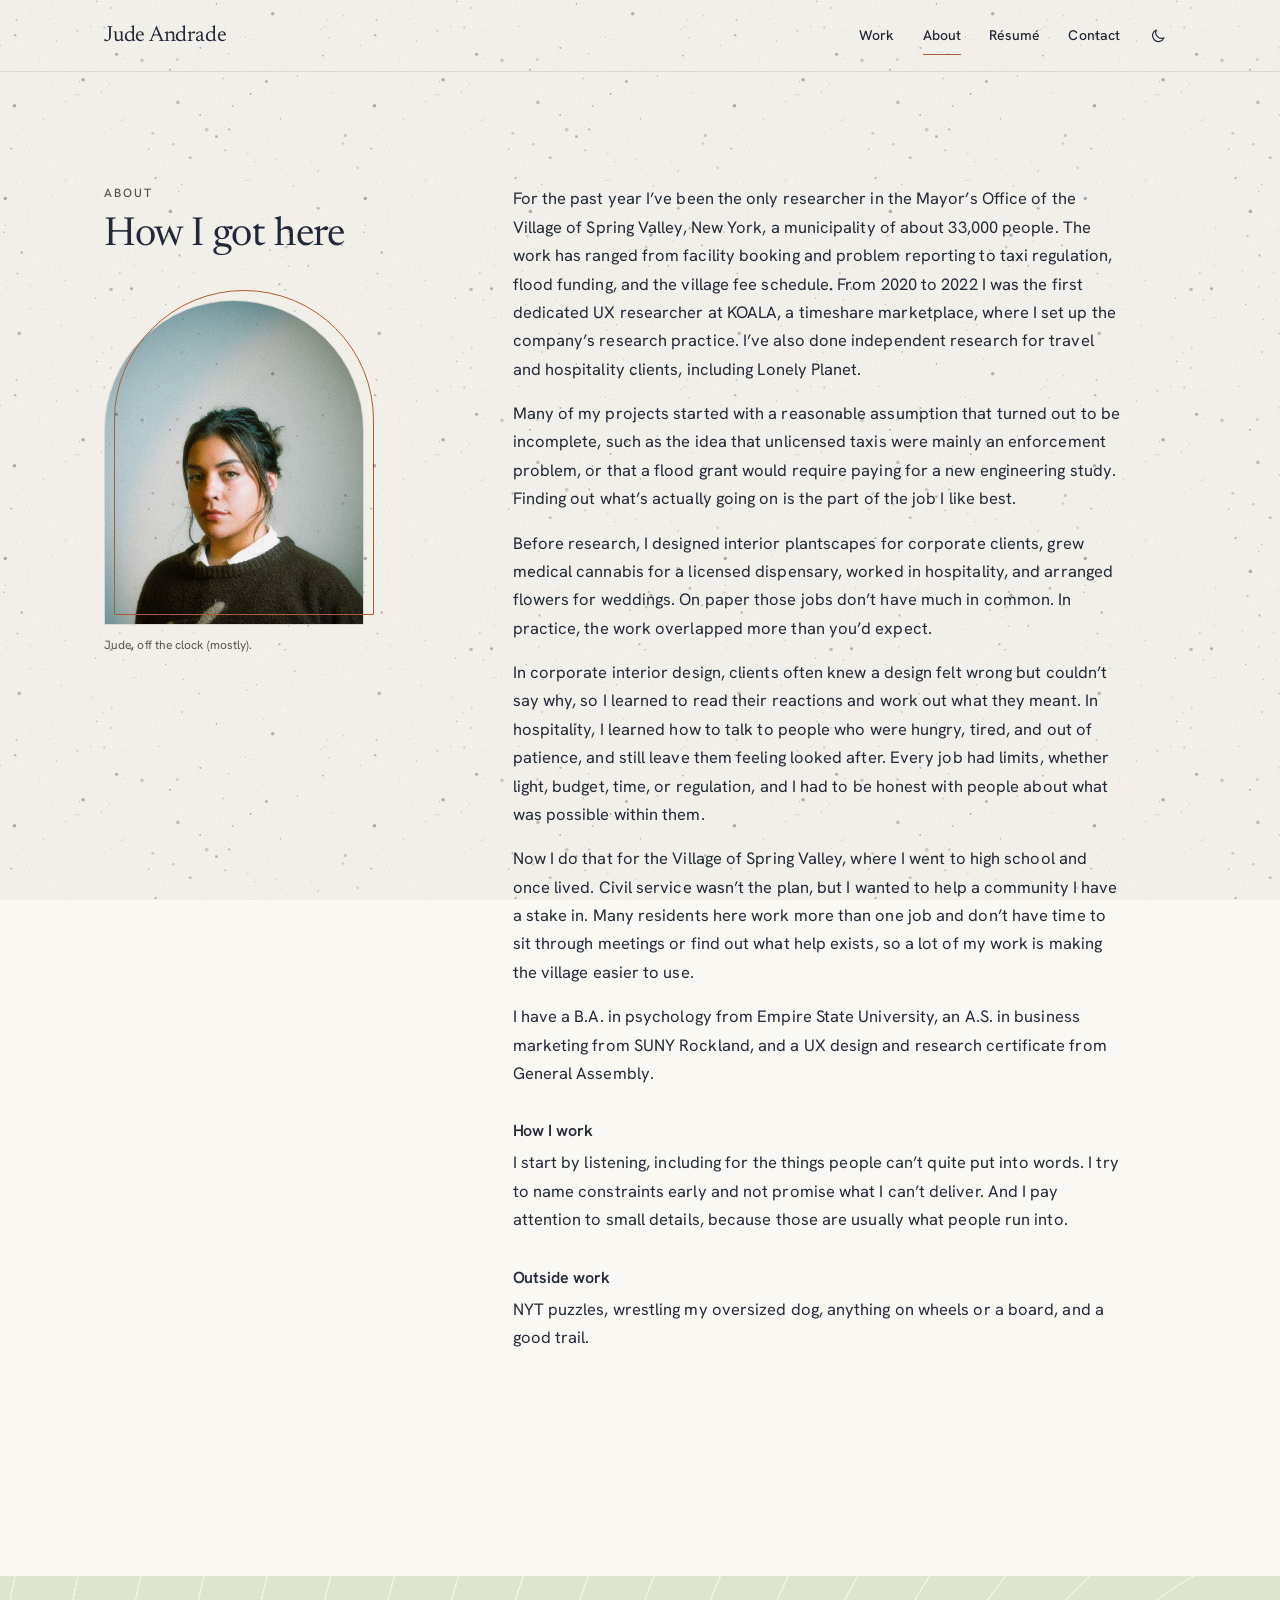
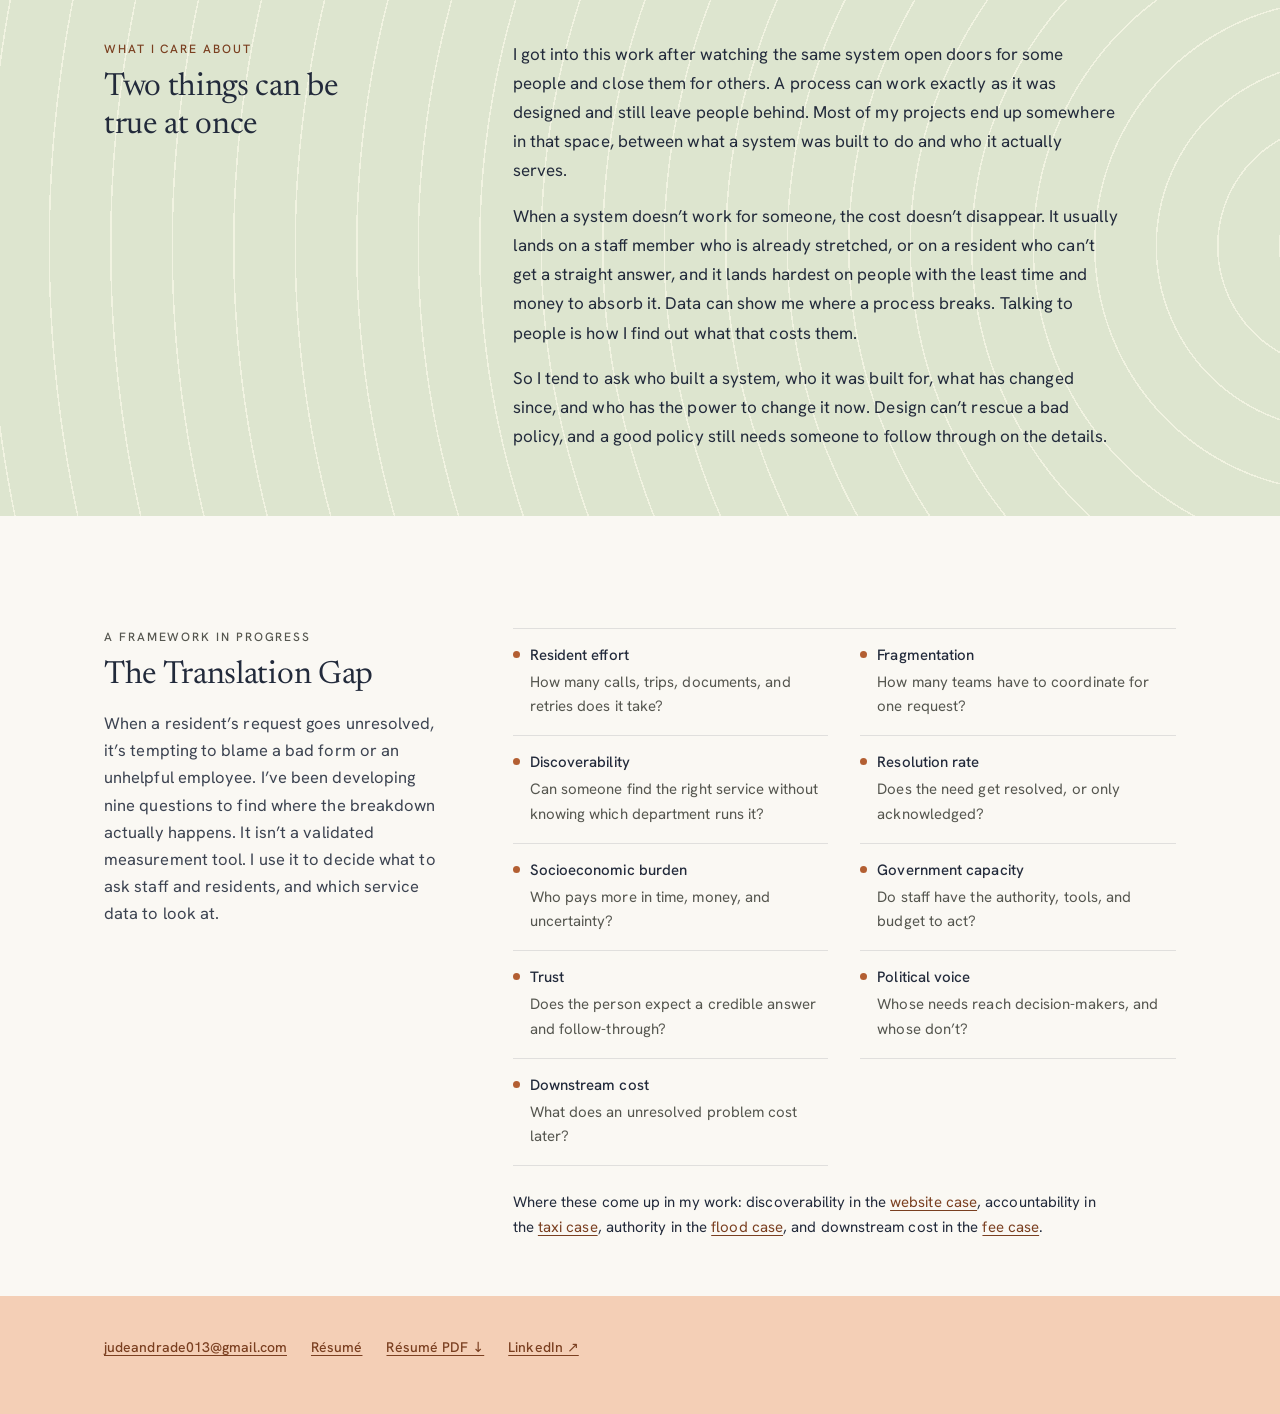
==== commit a206bafd: "Restore original visual identity; keep structural improvements only Revert palette, typefaces, textu" ====
--- a/about.html
+++ b/about.html
@@ -1,112 +1,43 @@
 <!DOCTYPE html>
+
 <html lang="en">
 <head>
 <meta charset="utf-8"/>
 <meta content="width=device-width,initial-scale=1,viewport-fit=cover" name="viewport"/>
-<meta content="#F5F2EA" name="theme-color"/>
+<meta content="#FAF8F3" name="theme-color"/>
 <script>(function(){var d=document.documentElement,t;try{t=localStorage.getItem("theme")}catch(e){}if(t!=="light"&&t!=="dark")t=matchMedia("(prefers-color-scheme: dark)").matches?"dark":"light";d.setAttribute("data-theme",t);})();</script>
 <title>About · Jude Andrade, Design Researcher</title>
 <meta content="About Jude Andrade: how a path through plantscape design, hospitality and florals led to design research in local government, what she cares about, and the Translation Gap framework." name="description"/>
 <meta content="website" property="og:type"/>
 <meta content="About · Jude Andrade, Design Researcher" property="og:title"/>
 <meta content="Jude Andrade studies how people make their way through products and public services. Case studies: taxi regulation, product research at KOALA, municipal digital services, flood-mitigation funding, and fee reform." property="og:description"/>
-<meta content="https://judeandrade013.github.io/about.html" property="og:url"/>
-<meta content="https://judeandrade013.github.io/og-card.jpg?v=20261117" property="og:image"/>
+<meta content="summary_large_image" name="twitter:card"/>
+<link href="https://fonts.googleapis.com" rel="preconnect"/>
+<link crossorigin="" href="https://fonts.gstatic.com" rel="preconnect"/>
+<link href="https://fonts.googleapis.com/css2?family=Hanken+Grotesk:wght@400;500;600&amp;family=Newsreader:ital,opsz,wght@0,6..72,300..600;1,6..72,400&amp;family=DM+Mono:wght@400;500&amp;display=swap" rel="stylesheet"/>
+<link href="site.css?v=19" rel="stylesheet"/>
+
+<meta content="https://judeandrade013.github.io/about.html" property="og:url"/><meta content="https://judeandrade013.github.io/og-card.jpg?v=20261117" property="og:image"/>
 <meta content="1200" property="og:image:width"/>
 <meta content="630" property="og:image:height"/>
 <meta content="Jude Andrade, design researcher: Hi, I’m Jude." property="og:image:alt"/>
-<meta content="summary_large_image" name="twitter:card"/>
-<meta content="https://judeandrade013.github.io/og-card.jpg?v=20261117" name="twitter:image"/>
-<link href="https://judeandrade013.github.io/about.html" rel="canonical"/>
-<link href="favicon.svg?v=20261029" rel="icon" type="image/svg+xml"/>
-<!-- fonts -->
-<link href="https://fonts.googleapis.com" rel="preconnect"/>
-<link crossorigin="" href="https://fonts.gstatic.com" rel="preconnect"/>
-<link href="https://fonts.googleapis.com/css2?family=Instrument+Sans:wght@400;500;600&amp;family=Newsreader:ital,opsz,wght@0,6..72,300..500;1,6..72,400&amp;display=swap" rel="stylesheet"/>
-<link href="site.css?v=18" rel="stylesheet"/>
-<!-- /fonts -->
-</head>
-<body class="about">
+<meta content="https://judeandrade013.github.io/og-card.jpg?v=20261117" name="twitter:image"/><link href="https://judeandrade013.github.io/" rel="canonical"/><link href="favicon.svg?v=20261029" rel="icon" type="image/svg+xml"/></head>
+<body>
 <a class="skip" href="#main">Skip to content</a>
-<!-- header -->
-<header class="site-header"><div class="wrap nav"><a class="wordmark" href="index.html">Jude Andrade</a><nav class="nav-links" aria-label="Main"><a href="index.html#work">Work</a><a href="about.html" aria-current="page">About</a><a href="resume.html">Résumé</a><a href="index.html#contact">Contact</a></nav><button class="theme-toggle" type="button" aria-pressed="false" aria-label="Dark mode" title="Dark mode"><svg class="i-moon" viewBox="0 0 24 24" aria-hidden="true" focusable="false"><path d="M20 14.5A8 8 0 0 1 9.5 4a8 8 0 1 0 10.5 10.5z" fill="none" stroke="currentColor" stroke-width="1.6" stroke-linejoin="round"/></svg><svg class="i-sun" viewBox="0 0 24 24" aria-hidden="true" focusable="false"><circle cx="12" cy="12" r="4" fill="none" stroke="currentColor" stroke-width="1.6"/><path d="M12 2.5v2.5M12 19v2.5M2.5 12H5M19 12h2.5M5.3 5.3l1.8 1.8M16.9 16.9l1.8 1.8M5.3 18.7l1.8-1.8M16.9 7.1l1.8-1.8" stroke="currentColor" stroke-width="1.6" stroke-linecap="round"/></svg></button><button class="menu-btn" type="button" aria-haspopup="dialog" aria-controls="menu" aria-expanded="false">Menu</button></div></header>
-<dialog class="menu-dlg" id="menu" aria-label="Menu"><div class="menu-inner"><div class="menu-top"><a class="wordmark" href="index.html">Jude Andrade</a><button class="close-btn" type="button" data-close>Close <span aria-hidden="true">✕</span></button></div><ul class="menu-list"><li><a href="index.html#work">Work <span aria-hidden="true">→</span></a></li><li><a href="about.html" aria-current="page">About <span aria-hidden="true">→</span></a></li><li><a href="resume.html">Résumé <span aria-hidden="true">→</span></a></li><li><a href="index.html#contact">Contact <span aria-hidden="true">→</span></a></li></ul><div class="menu-foot"><button class="theme-toggle link" type="button" aria-pressed="false"><svg class="i-moon" viewBox="0 0 24 24" aria-hidden="true" focusable="false"><path d="M20 14.5A8 8 0 0 1 9.5 4a8 8 0 1 0 10.5 10.5z" fill="none" stroke="currentColor" stroke-width="1.6" stroke-linejoin="round"/></svg><svg class="i-sun" viewBox="0 0 24 24" aria-hidden="true" focusable="false"><circle cx="12" cy="12" r="4" fill="none" stroke="currentColor" stroke-width="1.6"/><path d="M12 2.5v2.5M12 19v2.5M2.5 12H5M19 12h2.5M5.3 5.3l1.8 1.8M16.9 16.9l1.8 1.8M5.3 18.7l1.8-1.8M16.9 7.1l1.8-1.8" stroke="currentColor" stroke-width="1.6" stroke-linecap="round"/></svg><span class="tt-label">Dark mode</span></button><a class="link" href="mailto:judeandrade013@gmail.com">judeandrade013@gmail.com</a></div></div></dialog>
-<!-- /header -->
+<nav aria-label="Main"><div class="wrap nav-in"><a class="mark" href="index.html">Jude Andrade</a><div class="nav-links"><a href="index.html#work">Work</a><a aria-current="page" href="about.html">About</a><a href="resume.html">Résumé</a><a href="index.html#contact">Contact</a><button class="theme-toggle" type="button" aria-pressed="false" aria-label="Dark theme" title="Dark theme"><svg class="i-moon" viewBox="0 0 24 24" width="18" height="18" aria-hidden="true" focusable="false"><path d="M20 14.5A8 8 0 0 1 9.5 4a8 8 0 1 0 10.5 10.5z" fill="none" stroke="currentColor" stroke-width="1.6" stroke-linejoin="round"/></svg><svg class="i-sun" viewBox="0 0 24 24" width="18" height="18" aria-hidden="true" focusable="false"><circle cx="12" cy="12" r="4" fill="none" stroke="currentColor" stroke-width="1.6"/><path d="M12 2.5v2.5M12 19v2.5M2.5 12H5M19 12h2.5M5.3 5.3l1.8 1.8M16.9 16.9l1.8 1.8M5.3 18.7l1.8-1.8M16.9 7.1l1.8-1.8" stroke="currentColor" stroke-width="1.6" stroke-linecap="round"/></svg></button></div><button class="menu-btn" type="button" aria-haspopup="dialog" aria-controls="menu" aria-expanded="false">Menu</button></div></nav>
+<dialog class="menu-dlg" id="menu" aria-label="Menu"><div class="menu-inner"><div class="menu-top"><a class="mark" href="index.html">Jude Andrade</a><button class="close-btn" type="button" data-close>Close</button></div><ul class="menu-list"><li><a href="index.html#work">Work</a></li><li><a href="about.html" aria-current="page">About</a></li><li><a href="resume.html">Résumé</a></li><li><a href="index.html#contact">Contact</a></li></ul></div></dialog>
 <main id="main">
-
-<header class="band-mast about-mast">
-<div class="wrap">
-<figure class="portrait"><img alt="Photograph of Jude smiling in a dark knit sweater over a white collared shirt" decoding="async" height="1100" src="about-jude-2026.jpg" width="1100"/><figcaption>Jude, off the clock (mostly).</figcaption></figure>
-<div class="mast-copy">
-<p class="mast-top"><span>About</span></p>
-<h1 class="mast-name" id="h-about">How I got here</h1>
-<p class="mast-tag">Design Researcher · Behavioral Insights &amp; Service Innovation</p>
-<ul class="mast-contact">
-<li><a href="mailto:judeandrade013@gmail.com">judeandrade013@gmail.com</a></li>
-<li><a href="https://www.linkedin.com/in/jude13/" rel="noopener" target="_blank">LinkedIn <span aria-hidden="true">↗</span></a></li>
-<li><span>New York Metro</span></li>
-</ul>
+<section aria-labelledby="h-about" class="sec about-page" id="about-story"><div class="wrap split"><div class="split-head"><p class="label">About</p><h1 class="sec-title" id="h-about">How I got here</h1><figure class="portrait-note portrait-single"><img alt="Photograph of Jude smiling in a dark knit sweater over a white collared shirt" decoding="async" height="1100" loading="lazy" src="about-jude-2026.jpg" width="1100"/><figcaption>Jude, off the clock (mostly).</figcaption></figure></div>
+<div class="split-body about-body"><p class="about-lede">For the past year I’ve been the only researcher in the Mayor’s Office of the Village of Spring Valley, New York, a municipality of about 33,000 people. The work has ranged from facility booking and problem reporting to taxi regulation, flood funding, and the village fee schedule. From 2020 to 2022 I was the first dedicated UX researcher at KOALA, a timeshare marketplace, where I set up the company’s research practice. I’ve also done independent research for travel and hospitality clients, including Lonely Planet.</p>
+<p class="about-lede">Many of my projects started with a reasonable assumption that turned out to be incomplete, such as the idea that unlicensed taxis were mainly an enforcement problem, or that a flood grant would require paying for a new engineering study. Finding out what’s actually going on is the part of the job I like best.</p>
+<p>Before research, I designed interior plantscapes for corporate clients, grew medical cannabis for a licensed dispensary, worked in hospitality, and arranged flowers for weddings. On paper those jobs don’t have much in common. In practice, the work overlapped more than you’d expect.</p><p>In corporate interior design, clients often knew a design felt wrong but couldn’t say why, so I learned to read their reactions and work out what they meant. In hospitality, I learned how to talk to people who were hungry, tired, and out of patience, and still leave them feeling looked after. Every job had limits, whether light, budget, time, or regulation, and I had to be honest with people about what was possible within them.</p><p>Now I do that for the Village of Spring Valley, where I went to high school and once lived. Civil service wasn’t the plan, but I wanted to help a community I have a stake in. Many residents here work more than one job and don’t have time to sit through meetings or find out what help exists, so a lot of my work is making the village easier to use.</p><p>I have a B.A. in psychology from Empire State University, an A.S. in business marketing from SUNY Rockland, and a UX design and research certificate from General Assembly.</p><h3 class="about-mini-head">How I work</h3><p>I start by listening, including for the things people can’t quite put into words. I try to name constraints early and not promise what I can’t deliver. And I pay attention to small details, because those are usually what people run into.</p><h3 class="about-mini-head">Outside work</h3><p>NYT puzzles, wrestling my oversized dog, anything on wheels or a board, and a good trail.</p>
 </div>
-</div>
-</header>
-
-<section class="wrap ab-body" id="about-story" aria-labelledby="h-about">
-<div class="prose">
-<p class="lead">For the past year I’ve been the only researcher in the Mayor’s Office of the Village of Spring Valley, New York, a municipality of about 33,000 people. The work has ranged from facility booking and problem reporting to taxi regulation, flood funding, and the village fee schedule. From 2020 to 2022 I was the first dedicated UX researcher at KOALA, a timeshare marketplace, where I set up the company’s research practice. I’ve also done independent research for travel and hospitality clients, including Lonely Planet.</p>
-<p class="lead">Many of my projects started with a reasonable assumption that turned out to be incomplete, such as the idea that unlicensed taxis were mainly an enforcement problem, or that a flood grant would require paying for a new engineering study. Finding out what’s actually going on is the part of the job I like best.</p>
-<p>Before research, I designed interior plantscapes for corporate clients, grew medical cannabis for a licensed dispensary, worked in hospitality, and arranged flowers for weddings. On paper those jobs don’t have much in common. In practice, the work overlapped more than you’d expect.</p>
-<p>In corporate interior design, clients often knew a design felt wrong but couldn’t say why, so I learned to read their reactions and work out what they meant. In hospitality, I learned how to talk to people who were hungry, tired, and out of patience, and still leave them feeling looked after. Every job had limits, whether light, budget, time, or regulation, and I had to be honest with people about what was possible within them.</p>
-<p>Now I do that for the Village of Spring Valley, where I went to high school and once lived. Civil service wasn’t the plan, but I wanted to help a community I have a stake in. Many residents here work more than one job and don’t have time to sit through meetings or find out what help exists, so a lot of my work is making the village easier to use.</p>
-<p>I have a B.A. in psychology from Empire State University, an A.S. in business marketing from SUNY Rockland, and a UX design and research certificate from General Assembly.</p>
-<p class="btn-row"><a class="btn btn-primary" href="index.html#work">See the work <span class="arrow" aria-hidden="true">→</span></a><a class="btn btn-secondary" href="resume.html">Résumé</a></p>
-</div>
-<aside class="ab-side" aria-label="How I work and outside work">
-<div>
-<h2 class="overline">How I work</h2>
-<ul class="ab-list">
-<li><b>Start by listening</b><span>Including for the things people can’t quite put into words.</span></li>
-<li><b>Name constraints early</b><span>And don’t promise what I can’t deliver.</span></li>
-<li><b>Pay attention to small details</b><span>Because those are usually what people run into.</span></li>
-</ul>
-</div>
-<div>
-<h2 class="overline">Outside work</h2>
-<ul class="ab-list">
-<li><b>NYT puzzles</b></li>
-<li><b>Wrestling my oversized dog</b></li>
-<li><b>Anything on wheels or a board</b></li>
-<li><b>A good trail</b></li>
-</ul>
-</div>
-</aside>
-</section>
-
-<section class="band section beliefs" id="what-i-believe" aria-labelledby="beliefs-title">
-<div class="wrap grid">
-<div class="b-head"><p class="overline">What I care about</p><h2 class="h2" id="beliefs-title">Two things can be true at once</h2></div>
-<div class="b-body">
-<p>I got into this work after watching the same system open doors for some people and close them for others. A process can work exactly as it was designed and still leave people behind. Most of my projects end up somewhere in that space, between what a system was built to do and who it actually serves.</p>
-<p>When a system doesn’t work for someone, the cost doesn’t disappear. It usually lands on a staff member who is already stretched, or on a resident who can’t get a straight answer, and it lands hardest on people with the least time and money to absorb it. Data can show me where a process breaks. Talking to people is how I find out what that costs them.</p>
-<p>So I tend to ask who built a system, who it was built for, what has changed since, and who has the power to change it now. Design can’t rescue a bad policy, and a good policy still needs someone to follow through on the details.</p>
-</div>
-</div>
-</section>
-
-<section class="section framework" id="theory" aria-labelledby="h-theory">
-<div class="wrap grid">
-<div class="b-head"><p class="overline">A framework in progress</p><h2 class="h2" id="h-theory">The Translation Gap</h2><p>When a resident’s request goes unresolved, it’s tempting to blame a bad form or an unhelpful employee. I’ve been developing nine questions to find where the breakdown actually happens. It isn’t a validated measurement tool. I use it to decide what to ask staff and residents, and which service data to look at.</p></div>
-<div class="b-body">
-<dl class="gap-list"><div><dt>Resident effort</dt><dd>How many calls, trips, documents, and retries does it take?</dd></div><div><dt>Fragmentation</dt><dd>How many teams have to coordinate for one request?</dd></div><div><dt>Discoverability</dt><dd>Can someone find the right service without knowing which department runs it?</dd></div><div><dt>Resolution rate</dt><dd>Does the need get resolved, or only acknowledged?</dd></div><div><dt>Socioeconomic burden</dt><dd>Who pays more in time, money, and uncertainty?</dd></div><div><dt>Government capacity</dt><dd>Do staff have the authority, tools, and budget to act?</dd></div><div><dt>Trust</dt><dd>Does the person expect a credible answer and follow-through?</dd></div><div><dt>Political voice</dt><dd>Whose needs reach decision-makers, and whose don’t?</dd></div><div><dt>Downstream cost</dt><dd>What does an unresolved problem cost later?</dd></div></dl>
-<p class="gap-links">Where these come up in my work: discoverability in the <a href="work/digital-services.html">website case</a>, accountability in the <a href="work/taxi.html">taxi case</a>, authority in the <a href="work/memorial-park.html">flood case</a>, and downstream cost in the <a href="work/fees.html">fee case</a>.</p>
-</div>
-</div>
-</section>
-
+</div></section>
+<section aria-labelledby="beliefs-title" class="wrap beliefs" id="what-i-believe"><div class="beliefs-inner split"><div class="split-head"><p class="label">What I care about</p><h3 id="beliefs-title">Two things can be true at once</h3></div><div class="split-body"><p>I got into this work after watching the same system open doors for some people and close them for others. A process can work exactly as it was designed and still leave people behind. Most of my projects end up somewhere in that space, between what a system was built to do and who it actually serves.</p><p>When a system doesn’t work for someone, the cost doesn’t disappear. It usually lands on a staff member who is already stretched, or on a resident who can’t get a straight answer, and it lands hardest on people with the least time and money to absorb it. Data can show me where a process breaks. Talking to people is how I find out what that costs them.</p><p>So I tend to ask who built a system, who it was built for, what has changed since, and who has the power to change it now. Design can’t rescue a bad policy, and a good policy still needs someone to follow through on the details.</p></div></div></section>
+<section aria-labelledby="h-theory" class="wrap gap-framework" id="theory"><div class="split"><div class="split-head"><p class="label">A framework in progress</p><h3 id="h-theory">The Translation Gap</h3><p>When a resident’s request goes unresolved, it’s tempting to blame a bad form or an unhelpful employee. I’ve been developing nine questions to find where the breakdown actually happens. It isn’t a validated measurement tool. I use it to decide what to ask staff and residents, and which service data to look at.</p></div><div class="split-body"><dl class="gap-list"><div><dt>Resident effort</dt><dd>How many calls, trips, documents, and retries does it take?</dd></div><div><dt>Fragmentation</dt><dd>How many teams have to coordinate for one request?</dd></div><div><dt>Discoverability</dt><dd>Can someone find the right service without knowing which department runs it?</dd></div><div><dt>Resolution rate</dt><dd>Does the need get resolved, or only acknowledged?</dd></div><div><dt>Socioeconomic burden</dt><dd>Who pays more in time, money, and uncertainty?</dd></div><div><dt>Government capacity</dt><dd>Do staff have the authority, tools, and budget to act?</dd></div><div><dt>Trust</dt><dd>Does the person expect a credible answer and follow-through?</dd></div><div><dt>Political voice</dt><dd>Whose needs reach decision-makers, and whose don’t?</dd></div><div><dt>Downstream cost</dt><dd>What does an unresolved problem cost later?</dd></div></dl><p class="gap-links">Where these come up in my work: discoverability in the <a href="work/digital-services.html">website case</a>, accountability in the <a href="work/taxi.html">taxi case</a>, authority in the <a href="work/memorial-park.html">flood case</a>, and downstream cost in the <a href="work/fees.html">fee case</a>.</p></div></div></section>
 </main>
-<!-- footer -->
-<footer class="footer"><div class="wrap"><div class="grid"><div class="f-id"><p class="n">Jude Andrade</p><p class="t">Design Researcher · Behavioral Insights &amp; Service Innovation</p><ul class="mast-contact"><li><a href="mailto:judeandrade013@gmail.com">judeandrade013@gmail.com</a></li><li><a href="https://www.linkedin.com/in/jude13/" rel="noopener" target="_blank">LinkedIn <span aria-hidden="true">↗</span></a></li></ul></div><ul class="f-links"><li><a href="index.html#work">Work</a></li><li><a href="about.html">About</a></li><li><a href="resume.html">Résumé</a></li><li><a href="index.html#contact">Contact</a></li></ul><div class="f-pdf"><span>Hiring?</span><a href="resume.pdf?v=20261117c" download="Jude_Andrade_Resume.pdf">Résumé PDF <span aria-hidden="true">↓</span></a></div></div><div class="f-bottom"><span>Made with HTML, CSS, 2 tension headaches, and unreasonable amounts of caffeine.</span><span>© 2026 Jude Andrade</span></div></div></footer>
-<!-- /footer -->
+<footer class="page-footer"><div class="wrap"><p><a href="mailto:judeandrade013@gmail.com">judeandrade013@gmail.com</a><a href="resume.html">Résumé</a><a href="resume.pdf?v=20261117c" download="Jude_Andrade_Resume.pdf">Résumé PDF ↓</a><a href="https://www.linkedin.com/in/jude13/" rel="noopener" target="_blank">LinkedIn ↗</a></p></div></footer>
+<script src="site.js?v=19" defer></script>
 <script data-goatcounter="https://judeandrade013.goatcounter.com/count" async src="//gc.zgo.at/count.js"></script>
-<script src="site.js?v=18" defer></script>
 </body>
 </html>
--- a/site.css
+++ b/site.css
@@ -1,346 +1,293 @@
 /* Jude Andrade — portfolio stylesheet
-   One stylesheet for every page. See DESIGN.md for the reasoning and values.
-   Colours live only in the token blocks; components use tokens, so light and
-   dark come from the same rules.
-
-   1  Tokens            6  Case studies
-   2  Base + type       7  Exhibits and figures
-   3  Header + menu     8  Résumé
-   4  Home              9  About
-   5  Footer           10  Responsive, motion, print                      */
+   One stylesheet for every page. Colours live only in the two token blocks
+   below; components use the tokens, so light and dark come from the same rules.
+
+   1  Tokens (light, dark)      6  Case studies
+   2  Base                      7  Exhibits and figures
+   3  Navigation + theme toggle 8  Résumé page
+   4  Homepage                  9  Responsive
+   5  Footers                   10 Motion and print                        */
 
 /* 1 ─ Tokens ─────────────────────────────────────────────────────────── */
 :root{
   color-scheme:light;
-  --canvas:#F5F2EA; --panel:#EBE7DC; --surface:#FBF9F4;
-  --ink:#141414; --ink-2:#2B2A27; --muted:#5B5850;
-  --rule:#D6D0C2; --rule-strong:#BDB6A6;
-  --cobalt:#1A44C2; --cobalt-hover:#2452D6; --cobalt-press:#133597; --cobalt-050:#E9EDF8; --cobalt-100:#D9E1F6; --on-cobalt:#FFFFFF;
-  --yellow:#FFD21F; --yellow-100:#FFF0B0;
-  --mast:#1A44C2; --mast-tint:#D6DEF7; --mast-line:rgb(255 255 255 / .26); --mast-accent:#FFD21F;
-  --grain-opacity:.26; --grain-blend:multiply; --grain-filter:none;
-  /* diagram palette: before = yellow tint, neutral = panel, result = cobalt tint */
-  --ex-peach:#FFF1B8; --ex-peach-line:#D9AE12;
-  --ex-sand:#EBE7DC;  --ex-sand-line:#C9C2B2;
-  --ex-sage:#E4E9F8;  --ex-sage-line:#9DB0E6;
-  --ex-green:#D9E1F6; --ex-ghost-line:#A39C8C; --ex-line:#857F72;
-  --ex-bar-old:#C9C2B2; --ex-bar-new:#1A44C2; --ex-accent-text:#1A44C2;
+  /* surfaces */
+  --paper:#FAF8F3; --platen:#F1EBE1; --sand:#EFE7DA; --card:#FFFFFF;
+  /* text */
+  --ink:#222A3B; --muted:#55564F;
+  --rule:color-mix(in srgb,var(--ink) 12%,var(--paper));
+  --rule-strong:color-mix(in srgb,var(--ink) 18%,transparent);
+  /* accents */
+  --terracotta:#B35F32;          /* dots, outlines, active nav */
+  --link:#7A3F20;                /* text links and labels on tints */
+  --peach:#F4CFB6;               /* contact footer */
+  --peach-muted:#5A4A3C;
+  --sage:#DDE5CF;                /* illustration panel, beliefs panel */
+  --green:#3F7D2F; --green-text:#2C681D;
+  --ring:rgba(255,252,237,.6);   /* the concentric-ring texture */
+  --ring-band:rgba(255,252,237,.55);
+  --texture-blend:multiply; --texture-opacity:.7; --texture-filter:none;
+  /* one band colour per case study (also the homepage number swatches) */
+  --band-1:#F6D9C4; --band-2:#DDE5CF; --band-3:#EFE3C2; --band-4:#D3E0D6; --band-5:#EAD3BF;
+  /* exhibit diagram palette */
+  --ex-peach:#F6D9C4; --ex-peach-line:#C98A63;
+  --ex-sand:#F3EDE3;  --ex-sand-line:#CDBCA7;
+  --ex-sage:#DDE5CF;  --ex-sage-line:#8FA67F;
+  --ex-green:#D9E6CF; --ex-ghost-line:#A0907E; --ex-line:#8E8577;
+  --ex-bar-old:#CDBCA7; --ex-bar-new:#3F7D2F;
+  /* spacing scale and text measures */
+  --space-section:clamp(72px,9vw,112px);  /* between homepage sections */
+  --space-block:56px;                     /* between blocks inside a section */
+  --space-head:40px;                      /* section heading to its content */
+  --measure:38rem;                        /* reading width for paragraphs (~70 characters) */
+  --measure-wide:760px;                   /* figures and diagrams */
+  --rail:13rem;                           /* label column: part names, fact labels, résumé headings */
+  --rail-gap:clamp(32px,5vw,64px);        /* rail to content */
   /* type */
   --display:"Newsreader",Georgia,"Times New Roman",serif;
-  --sans:"Instrument Sans","Helvetica Neue",Arial,system-ui,sans-serif;
-  /* layout */
-  --maxw:1440px; --gutter:clamp(16px,5vw,72px); --col-gap:clamp(16px,2vw,32px);
-  --nav-h:72px; --measure:62ch;
-  --sec:clamp(64px,8vw,120px); --stage:clamp(44px,5vw,80px);
-  /* motion */
-  --dur-quick:160ms; --dur-base:240ms; --dur-slow:480ms; --ease:cubic-bezier(.2,0,0,1);
-  /* aliases used by the password page's own styles */
-  --paper:var(--canvas); --platen:var(--panel); --card:var(--surface); --link:var(--cobalt); --body:var(--sans);
+  --body:"Hanken Grotesk",system-ui,-apple-system,"Segoe UI",sans-serif;
+  --mono:"DM Mono",ui-monospace,Menlo,monospace;
 }
 :root[data-theme="dark"]{
   color-scheme:dark;
-  --canvas:#141414; --panel:#1F1E1B; --surface:#1A1917;
-  --ink:#F5F2EA; --ink-2:#E2DED4; --muted:#B3AEA3;
-  --rule:#34322E; --rule-strong:#4A4741;
-  --cobalt:#8EA6F2; --cobalt-hover:#AFC1F6; --cobalt-press:#7590E8; --cobalt-050:#1B2238; --cobalt-100:#232C4A; --on-cobalt:#141414;
-  --yellow:#FFD21F; --yellow-100:#3A3214;
-  --mast:#1B3A99; --mast-tint:#C9D3F2; --mast-line:rgb(255 255 255 / .2);
-  --grain-opacity:.16; --grain-blend:screen; --grain-filter:invert(1);
-  --ex-peach:#3A3214; --ex-peach-line:#B8941A;
-  --ex-sand:#24231F;  --ex-sand-line:#4A4741;
-  --ex-sage:#1E2540;  --ex-sage-line:#5468A8;
-  --ex-green:#232C4A; --ex-ghost-line:#7A7468; --ex-line:#8C877C;
-  --ex-bar-old:#4A4741; --ex-bar-new:#8EA6F2; --ex-accent-text:#AFC1F6;
-}
-
-/* 2 ─ Base + type ───────────────────────────────────────────────────── */
-*,*::before,*::after{box-sizing:border-box}
-html{scroll-behavior:smooth;scroll-padding-top:calc(var(--nav-h) + 24px);-webkit-text-size-adjust:100%;overflow-x:clip}
-body{margin:0;background:var(--canvas);color:var(--ink);font:400 17px/1.6 var(--sans);-webkit-font-smoothing:antialiased;font-variant-numeric:tabular-nums}
-@media (min-width:900px){body{font-size:18px}}
-/* paper grain: the one texture kept from the earlier site, much quieter */
-body::before{content:"";position:fixed;inset:0;pointer-events:none;z-index:100;background:url("paper.svg") 0 0/360px 360px;opacity:var(--grain-opacity);mix-blend-mode:var(--grain-blend);filter:var(--grain-filter)}
-h1,h2,h3,h4,p,ul,ol,dl,dd,figure,blockquote{margin:0}
-ul,ol{padding:0}
-img,svg{max-width:100%}
-button{font:inherit;color:inherit;background:none;border:0;padding:0;cursor:pointer;text-align:inherit}
-a{color:var(--cobalt);text-underline-offset:3px;text-decoration-thickness:1px}
-a:hover{color:var(--cobalt-hover)}
-:focus-visible{outline:2px solid var(--cobalt);outline-offset:3px;border-radius:3px}
-[tabindex="-1"]:focus{outline:none}
-[hidden]{display:none!important}
-.sr-only{position:absolute;width:1px;height:1px;padding:0;margin:-1px;overflow:hidden;clip:rect(0 0 0 0);white-space:nowrap;border:0}
-.skip{position:fixed;left:16px;top:-80px;z-index:200;background:var(--cobalt);color:var(--on-cobalt);padding:14px 18px;border-radius:4px;text-decoration:none;font-weight:600}
-.skip:focus{top:12px;color:var(--on-cobalt)}
-.wrap{width:100%;max-width:var(--maxw);margin-inline:auto;padding-inline:max(var(--gutter),env(safe-area-inset-left,0px)) max(var(--gutter),env(safe-area-inset-right,0px))}
-.grid{display:grid;grid-template-columns:repeat(12,minmax(0,1fr));column-gap:var(--col-gap)}
-
-.h1{font:400 clamp(38px,4.4vw,64px)/1.06 var(--display);letter-spacing:-.015em;text-wrap:balance}
-.h2{font:400 clamp(28px,2.8vw,40px)/1.14 var(--display);letter-spacing:-.01em;text-wrap:balance}
-.h3{font:400 clamp(20px,1.6vw,24px)/1.28 var(--display);letter-spacing:-.005em;text-wrap:balance}
-.statement{font:300 clamp(40px,4vw,60px)/1.04 var(--display);letter-spacing:-.02em;text-wrap:balance}
-.lead{font-size:clamp(18px,1vw + 10px,21px);line-height:1.5}
-.meta{font-size:15px;line-height:1.5;color:var(--muted)}
-.overline,.label{font:500 12px/1.3 var(--sans);letter-spacing:.18em;text-transform:uppercase;color:var(--cobalt)}
-.muted{color:var(--muted)}
-.prose{max-width:var(--measure)}
-.prose p+p{margin-top:1em}
-.prose .btn-row{margin-top:32px}
-p,li,dd,blockquote,.lead{text-wrap:pretty}
-
-/* buttons and links */
-.btn{display:inline-flex;align-items:center;justify-content:center;gap:10px;min-height:48px;padding:0 22px;border-radius:4px;font:600 15px/1.2 var(--sans);text-decoration:none;white-space:nowrap;transition:background-color var(--dur-quick) var(--ease),transform var(--dur-quick) var(--ease),border-color var(--dur-quick) var(--ease)}
-.btn-primary{background:var(--cobalt);color:var(--on-cobalt)}
-.btn-primary:hover{background:var(--cobalt-hover);color:var(--on-cobalt);transform:translateY(-2px)}
-.btn-primary:active{background:var(--cobalt-press);transform:none}
-.btn-secondary{border:1.5px solid var(--cobalt);color:var(--cobalt)}
-.btn-secondary:hover{background:var(--cobalt-050);transform:translateY(-2px)}
-.mast .btn-light,.band-mast .btn-light,.btn-light{background:#fff;color:#1A44C2}
-.mast .btn-light:hover,.band-mast .btn-light:hover,.btn-light:hover{background:var(--yellow);color:#141414;transform:translateY(-2px)}
-.btn-ghost{border:1.5px solid rgb(255 255 255 / .7);color:#fff}
-.btn-ghost:hover{background:rgb(255 255 255 / .12);color:#fff;transform:translateY(-2px)}
-.btn-row{display:flex;flex-wrap:wrap;gap:12px;align-items:center}
-.arrow{display:inline-block;transition:transform var(--dur-quick) var(--ease)}
-a:hover .arrow,button:hover .arrow,a:focus-visible .arrow{transform:translateX(4px)}
-.link{display:inline-flex;align-items:center;gap:8px;min-height:44px;color:var(--cobalt);font-weight:600;font-size:15px;text-decoration:none}
-.u{background:linear-gradient(currentColor,currentColor) 0 100%/0 1.5px no-repeat;padding-bottom:2px;transition:background-size var(--dur-base) var(--ease)}
-a:hover .u,button:hover .u,a:focus-visible .u{background-size:100% 1.5px}
-
-/* 3 ─ Header + menu ─────────────────────────────────────────────────── */
-.site-header{position:sticky;top:0;z-index:90;background:var(--canvas);padding-top:env(safe-area-inset-top,0px);transition:transform var(--dur-base) var(--ease),box-shadow var(--dur-base) var(--ease)}
-.site-header.is-scrolled{box-shadow:inset 0 -1px 0 var(--rule)}
-.site-header.is-hidden{transform:translateY(-100%)}
-.nav{display:flex;align-items:center;gap:20px;height:var(--nav-h);transition:height var(--dur-base) var(--ease)}
-.site-header.is-scrolled .nav{height:58px}
-.wordmark{display:inline-flex;align-items:center;min-height:44px;font:400 21px/1 var(--display);letter-spacing:-.01em;color:var(--ink);text-decoration:none;white-space:nowrap}
-.wordmark:hover{color:var(--ink)}
-.nav-context{flex:1;min-width:0;font-size:14px;color:var(--muted);white-space:nowrap;overflow:hidden;text-overflow:ellipsis;opacity:0;transform:translateY(4px);transition:opacity var(--dur-base) var(--ease),transform var(--dur-base) var(--ease)}
-.nav-context.is-on{opacity:1;transform:none}
-.nav-links{display:flex;align-items:center;gap:2px;margin-left:auto}
-.nav-links a{position:relative;display:inline-flex;align-items:center;min-height:44px;padding:0 12px;font:500 15px/1 var(--sans);color:var(--ink);text-decoration:none}
-.nav-links a::after{content:"";position:absolute;left:12px;right:12px;bottom:10px;height:1.5px;background:var(--cobalt);transform:scaleX(0);transform-origin:left;transition:transform var(--dur-base) var(--ease)}
-.nav-links a:hover::after,.nav-links a[aria-current]::after{transform:scaleX(1)}
-.nav-links a[aria-current]{color:var(--cobalt)}
-.theme-toggle{display:inline-grid;place-items:center;width:44px;height:44px;border-radius:50%;color:var(--ink);transition:background-color var(--dur-quick) var(--ease)}
-.theme-toggle:hover{background:var(--cobalt-050);color:var(--cobalt)}
-.theme-toggle svg{width:18px;height:18px;display:block}
+  --paper:#16191F; --platen:#1E222A; --sand:#232831; --card:#1B1F26;
+  --ink:#ECE6DA; --muted:#ABA698;
+  --rule:color-mix(in srgb,var(--ink) 14%,var(--paper));
+  --rule-strong:color-mix(in srgb,var(--ink) 22%,transparent);
+  --terracotta:#D98A5E;
+  --link:#EDAA82;
+  --peach:#2B221E;
+  --peach-muted:#C9B8A6;
+  --sage:#232B22;
+  --green:#86BF70; --green-text:#A3D18F;
+  --ring:rgba(255,252,237,.06);
+  --ring-band:rgba(255,252,237,.05);
+  --texture-blend:screen; --texture-opacity:.22; --texture-filter:invert(1);
+  --band-1:#33261F; --band-2:#242C21; --band-3:#2F2A1D; --band-4:#202A25; --band-5:#31251D;
+  --ex-peach:#3A2A21; --ex-peach-line:#B57C59;
+  --ex-sand:#262A31;  --ex-sand-line:#5F5B53;
+  --ex-sage:#26301F;  --ex-sage-line:#72906A;
+  --ex-green:#22331F; --ex-ghost-line:#8A8073; --ex-line:#8C877E;
+  --ex-bar-old:#5F5B53; --ex-bar-new:#86BF70;
+}
+
+/* 2 ─ Base ───────────────────────────────────────────────────────────── */
+*{box-sizing:border-box}
+html{scroll-behavior:smooth;scroll-padding-top:96px}
+html{overflow-x:clip}
+body{margin:0;background:var(--paper);color:var(--ink);font:16.5px/1.65 var(--body);letter-spacing:.005em;-webkit-font-smoothing:antialiased}
+/* paper grain over the page; inverted to light specks in dark mode */
+body:before{content:"";position:fixed;top:0;left:0;width:100vw;height:100dvh;pointer-events:none;z-index:100;
+  background:url("paper.svg") 0 0/360px 360px;opacity:var(--texture-opacity);mix-blend-mode:var(--texture-blend);filter:var(--texture-filter)}
+h1,h2,h3,h4,p,ul,ol,dl,dd,figure{margin:0;padding:0}
+h1,h2,h3,h4{font-weight:400;letter-spacing:-.01em}
+img{max-width:100%}
+button{font-family:inherit}
+a{color:var(--link);text-decoration:none;text-decoration-color:color-mix(in srgb,var(--terracotta) 45%,transparent);text-underline-offset:3px}
+a:hover{text-decoration:underline;text-underline-offset:4px}
+p a,dd a,li a{text-decoration:underline;text-decoration-thickness:1px;text-underline-offset:3px}
+a:focus-visible,button:focus-visible,summary:focus-visible,[tabindex]:focus-visible{outline:2px solid var(--link);outline-offset:3px;border-radius:2px}
+.wrap{max-width:1120px;margin:0 auto;padding-inline:max(24px,env(safe-area-inset-left,0px)) max(24px,env(safe-area-inset-right,0px))}
+.sr-only{position:absolute;width:1px;height:1px;overflow:hidden;clip:rect(0 0 0 0);white-space:nowrap}
+.skip{position:absolute;left:-9999px;top:8px;z-index:200;background:var(--ink);color:var(--paper);padding:8px 12px;font:500 13px var(--body)}
+.skip:focus{left:12px}
+/* eyebrow: every section label, fact label and exhibit label */
+.label,.part,.rs-label{font:500 12px/1.5 var(--body);letter-spacing:.16em;text-transform:uppercase;color:var(--muted)}
+/* subheads: one sans style for headings inside a section */
+.story>h3,.about-mini-head,.gallery-room h4,.flow-head h4{font-family:var(--body);font-weight:600;letter-spacing:-.005em;color:var(--ink)}
+.sec-title{max-width:24ch;font:400 clamp(28px,3.4vw,40px)/1.2 var(--display);letter-spacing:-.01em;text-wrap:balance}
+.btn{display:inline-flex;align-items:center;gap:10px;cursor:pointer;background:transparent;color:var(--ink);border:1px solid color-mix(in srgb,var(--ink) 40%,transparent);border-radius:0;padding:13px 24px;font:500 14px/1 var(--body);text-decoration:none}
+.btn:hover{border-color:var(--ink);text-decoration:none}
+
+/* 3 ─ Navigation ─────────────────────────────────────────────────────── */
+nav[aria-label="Main"]{position:sticky;top:env(safe-area-inset-top,0px);z-index:90;background:var(--paper);border-bottom:1px solid var(--rule)}
+.nav-in{display:flex;justify-content:space-between;align-items:center;gap:16px;padding-block:16px}
+.mark{font:400 22px/1.2 var(--display);letter-spacing:-.01em;color:var(--ink);white-space:nowrap}
+.mark:hover{text-decoration:none}
+.nav-links{display:flex;flex-wrap:wrap;align-items:center;gap:28px}
+.nav-links a{display:inline-flex;align-items:center;min-height:36px;padding:8px 0;border-bottom:1.5px solid transparent;font:500 14px/1.6 var(--body);color:var(--ink)}
+.nav-links a[aria-current]{border-bottom-color:var(--terracotta)}
+.nav-links a:hover{text-decoration:none;border-bottom-color:var(--rule)}
+.theme-toggle{display:inline-grid;place-items:center;width:36px;height:36px;margin-left:-8px;padding:0;border:1px solid transparent;border-radius:999px;background:none;color:var(--ink);cursor:pointer}
+.theme-toggle:hover{border-color:var(--rule)}
+.theme-toggle svg{display:block}
 .theme-toggle .i-sun,[data-theme="dark"] .theme-toggle .i-moon{display:none}
 [data-theme="dark"] .theme-toggle .i-sun{display:block}
-.menu-btn{display:none;align-items:center;min-height:44px;padding:0 4px 0 12px;font:600 15px/1 var(--sans);color:var(--cobalt)}
-dialog{border:0;padding:0;color:var(--ink);background:var(--canvas)}
-dialog::backdrop{background:rgb(20 20 20 / .5)}
-.menu-dlg{width:100%;height:100%;max-width:none;max-height:none;margin:0}
-.menu-inner{min-height:100%;padding:calc(env(safe-area-inset-top,0px) + 8px) var(--gutter) 40px;display:flex;flex-direction:column}
-.menu-top{display:flex;justify-content:space-between;align-items:center;height:58px}
-.menu-list{margin-top:24px;list-style:none}
-.menu-list a{display:flex;justify-content:space-between;align-items:center;padding-block:16px;border-top:1px solid var(--rule);font:400 36px/1.1 var(--display);color:var(--ink);text-decoration:none}
-.menu-list li:last-child a{border-bottom:1px solid var(--rule)}
-.menu-list a[aria-current]{color:var(--cobalt)}
-.menu-foot{margin-top:auto;padding-top:32px;display:flex;flex-direction:column;gap:8px;font-size:16px}
-.menu-foot .theme-toggle{width:auto;height:auto;min-height:44px;border-radius:4px;display:inline-flex;gap:10px;justify-content:flex-start}
-.close-btn{display:inline-flex;align-items:center;gap:8px;min-height:44px;min-width:44px;justify-content:flex-end;font:600 15px/1 var(--sans);color:var(--cobalt)}
-@media (max-width:780px){.nav-links{display:none}.menu-btn{display:inline-flex;margin-left:auto}.nav>.theme-toggle{display:none}}
-
-/* 4 ─ Home ──────────────────────────────────────────────────────────── */
-.home-top{padding-block:clamp(16px,2.4vw,32px) var(--sec)}
-.home-top .grid{row-gap:40px;align-items:start}
-.intro{grid-column:1/span 5}
-.intro.mast{position:sticky;top:calc(58px + 24px)}
-.work{grid-column:6/-1;min-width:0}
-@media (min-width:1101px){.intro{grid-column:1/span 5}.work{grid-column:7/-1}}
-
-/* masthead panel (also used, full-bleed, on About and Résumé) */
-.mast{position:relative;isolation:isolate;overflow:hidden;background:var(--mast);color:#fff;border-radius:14px;padding:clamp(24px,2.8vw,40px);display:flex;flex-direction:column;gap:20px}
-.mast :focus-visible{outline-color:#fff}
-.mast a{color:#fff}
-.mast-top{display:flex;justify-content:space-between;gap:8px 16px;flex-wrap:wrap;font:500 11.5px/1.4 var(--sans);letter-spacing:.18em;text-transform:uppercase;color:var(--mast-accent)}
-.mast-top span+span{color:var(--mast-tint)}
-.mast-art{position:absolute;right:clamp(8px,1.4vw,24px);top:clamp(52px,5vw,72px);width:clamp(112px,10vw,156px);height:auto;z-index:-1}
-.mast .statement,.mast .mast-tag{padding-right:clamp(100px,10vw,150px)}
-.mast-tag{font:400 clamp(19px,1.5vw,23px)/1.32 var(--display);color:var(--mast-tint);text-wrap:balance}
-.mast-lead{font-size:clamp(16px,.5vw + 13px,18px);line-height:1.55;max-width:42ch;padding-top:18px;border-top:1px solid var(--mast-line)}
-.mast-contact{display:flex;flex-wrap:wrap;list-style:none;font-size:14.5px}
-.mast-contact li{display:flex;align-items:center;padding-inline:14px;border-left:1px solid var(--mast-line)}
-.mast-contact li:first-child{padding-left:0;border-left:0}
-.mast-contact a,.mast-contact span{min-height:36px;display:inline-flex;align-items:center;text-decoration:none;color:#fff}
-.mast-contact a:hover{text-decoration:underline}
-.mast-stats{display:grid;grid-template-columns:repeat(3,minmax(0,1fr));gap:14px;list-style:none;padding-top:18px;border-top:1px solid var(--mast-line)}
-.mast-stats li{display:flex;flex-direction:column;gap:6px}
-.mast-stats b{font:400 clamp(26px,2.3vw,34px)/1 var(--display);color:var(--mast-accent)}
-.mast-stats span{font-size:13px;line-height:1.35;color:var(--mast-tint)}
-.intro .btn-row .btn{flex:1 1 auto}
-
-/* work index: one hairline row per project, no containers */
-.work-head{display:flex;justify-content:space-between;align-items:baseline;gap:12px;padding-bottom:14px}
-.work-head .meta{font-size:14px}
-.work-list{list-style:none;border-top:1px solid var(--rule)}
-.work-list>li{border-bottom:1px solid var(--rule)}
-.wk{display:grid;grid-template-columns:44px minmax(0,1fr);column-gap:16px;padding-block:clamp(24px,2.6vw,36px);color:var(--ink);text-decoration:none}
-.wk:hover{color:var(--ink)}
-.wk-n{font:400 15px/1.7 var(--sans);color:var(--muted);font-variant-numeric:tabular-nums}
-.wk-body{display:flex;flex-direction:column;gap:10px;min-width:0}
-.wk-title{font:400 clamp(23px,2vw,30px)/1.18 var(--display);letter-spacing:-.01em;text-wrap:balance;max-width:30ch}
-.wk-title .u{padding-bottom:1px}
-.wk:hover .wk-title .u,.wk:focus-visible .wk-title .u{background-size:100% 1.5px}
-.wk-desc{font-size:16px;line-height:1.55;color:var(--ink-2);max-width:60ch}
-.wk-foot{display:flex;flex-wrap:wrap;justify-content:space-between;align-items:center;gap:8px 20px;margin-top:4px}
-.wk-status{display:flex;align-items:baseline;gap:8px;font-size:14px;line-height:1.45;color:var(--muted);max-width:52ch}
-.wk-status::before{content:"";flex:none;width:7px;height:7px;border-radius:50%;background:var(--cobalt);transform:translateY(-1px)}
-.wk-cta{display:inline-flex;align-items:center;gap:8px;color:var(--cobalt);font-weight:600;font-size:15px;white-space:nowrap}
-.wk:hover .wk-cta .arrow{transform:translateX(4px)}
-
-/* sections after the fold */
-.band{background:var(--panel)}
-.section{padding-block:var(--sec)}
-.how .grid{row-gap:32px;align-items:start}
-.how-head{grid-column:1/span 5}
-.how-head .h2{margin-top:14px;max-width:16ch}
-.how-head p{margin-top:18px;color:var(--ink-2);max-width:44ch}
-.how-head .link{margin-top:20px}
-.process{grid-column:7/-1;list-style:none;display:grid;gap:0}
-.process li{display:grid;grid-template-columns:48px minmax(0,1fr);gap:4px 12px;align-items:baseline;padding-block:20px;border-top:1px solid var(--rule-strong)}
-.process li:last-child{border-bottom:1px solid var(--rule-strong)}
-.process .pn{font:400 24px/1 var(--display);color:var(--cobalt)}
-.process b{font:400 21px/1.3 var(--display)}
-.process .pd{grid-column:2;font-size:16px;line-height:1.55;color:var(--muted)}
-
-.contact .grid{row-gap:32px;align-items:start}
-.contact-head{grid-column:1/span 6}
-.contact-head .h2{margin-top:14px;max-width:18ch}
-.contact-head p{margin-top:18px;max-width:46ch;color:var(--ink-2)}
-.contact-rows{grid-column:8/-1;list-style:none}
-.contact-rows li{display:grid;grid-template-columns:minmax(0,1fr) auto;align-items:center;gap:6px 16px;padding-block:14px;border-top:1px solid var(--rule)}
-.contact-rows li:last-child{border-bottom:1px solid var(--rule)}
-.contact-rows .overline{display:block;margin-bottom:4px;color:var(--muted)}
-.contact-rows .val{font-size:17px;overflow-wrap:anywhere;color:var(--ink)}
-.contact-rows a.val{text-decoration:none}
-.contact-rows a.val:hover{color:var(--cobalt);text-decoration:underline}
-.icon-btn{display:inline-flex;align-items:center;justify-content:center;gap:8px;min-height:44px;min-width:44px;padding:0 14px;border:1px solid var(--rule-strong);border-radius:4px;font:600 14px/1 var(--sans);color:var(--cobalt);text-decoration:none;transition:background-color var(--dur-quick) var(--ease),border-color var(--dur-quick) var(--ease)}
-.icon-btn:hover{background:var(--cobalt-050);border-color:var(--cobalt)}
-.toast{position:fixed;left:50%;bottom:calc(24px + env(safe-area-inset-bottom,0px));transform:translate(-50%,16px);opacity:0;pointer-events:none;background:var(--ink);color:var(--canvas);padding:12px 18px;border-radius:6px;font-size:15px;z-index:120;transition:opacity var(--dur-base) var(--ease),transform var(--dur-base) var(--ease)}
-.toast.is-on{opacity:1;transform:translate(-50%,0)}
-body.has-railbar .toast{bottom:calc(84px + env(safe-area-inset-bottom,0px))}
-
-/* 5 ─ Footer ────────────────────────────────────────────────────────── */
-.footer{background:var(--mast);color:#fff;padding-block:clamp(48px,6vw,80px) 32px}
-.footer a{color:#fff;text-decoration:none}
-.footer a:hover{color:var(--mast-accent);text-decoration:underline}
-.footer :focus-visible{outline-color:#fff}
-.footer .grid{row-gap:32px}
-.f-id{grid-column:1/span 5}
-.f-id .n{font:400 clamp(30px,2.8vw,40px)/1 var(--display);letter-spacing:-.01em}
-.f-id .t{margin-top:12px;font-size:15px;color:var(--mast-tint)}
-.f-id .mast-contact{margin-top:18px;padding-top:14px;border-top:1px solid var(--mast-line)}
-.f-links{grid-column:7/span 3;list-style:none;display:flex;flex-direction:column}
-.f-links a{display:inline-flex;align-items:center;min-height:40px;font-size:16px}
-.f-pdf{grid-column:10/-1;display:flex;flex-direction:column;gap:6px;font-size:15px;color:var(--mast-tint)}
-.f-pdf a{display:inline-flex;align-items:center;gap:8px;min-height:40px;font-weight:600}
-.f-bottom{margin-top:clamp(40px,5vw,64px);padding-top:20px;border-top:1px solid var(--mast-line);display:flex;flex-wrap:wrap;justify-content:space-between;gap:8px 24px;font-size:13.5px;color:var(--mast-tint)}
-
-/* 6 ─ Case studies ──────────────────────────────────────────────────── */
-.back{display:inline-flex;align-items:center;gap:8px;min-height:44px;color:var(--cobalt);text-decoration:none;font-weight:600;font-size:15px}
-.back:hover .arrow{transform:translateX(-4px)}
-.case-hero{padding-block:clamp(16px,2vw,32px) clamp(24px,3vw,40px)}
-.case-top{margin-top:clamp(12px,1.6vw,24px);display:flex;flex-wrap:wrap;align-items:center;gap:8px 14px}
-.case-top .meta{font-size:14.5px}
-.case-title{margin-top:18px;max-width:22ch}
-.case-dek{margin-top:18px;max-width:60ch;color:var(--ink-2)}
-.case-meta{margin-top:clamp(28px,3vw,44px);display:grid;grid-template-columns:repeat(12,minmax(0,1fr));column-gap:var(--col-gap);row-gap:20px;padding-block:20px;border-top:1px solid var(--rule)}
-.case-meta>div{grid-column:span 3;display:flex;flex-direction:column;gap:6px;min-width:0}
-.case-meta>div.wide{grid-column:span 6}
-.case-meta dt{font:500 12px/1.3 var(--sans);letter-spacing:.18em;text-transform:uppercase;color:var(--muted)}
-.case-meta dd{font-size:15.5px;line-height:1.5}
-.case-meta>div.known dt{color:var(--cobalt)}
-.depth{display:flex;flex-wrap:wrap;align-items:center;gap:10px 18px;padding-block:16px;border-block:1px solid var(--rule)}
-.case-meta:last-child{border-bottom:1px solid var(--rule)}
-.depth .overline{color:var(--muted)}
-.seg{display:inline-flex;max-width:100%;padding:3px;gap:2px;border:1.5px solid var(--rule-strong);border-radius:6px}
-.seg button{display:inline-flex;align-items:center;gap:8px;min-height:44px;padding:0 14px;border-radius:4px;font:600 14px/1 var(--sans);white-space:nowrap;transition:background-color var(--dur-quick) var(--ease),color var(--dur-quick) var(--ease)}
-.seg button .t{font-weight:400;font-size:13px;color:var(--muted)}
-.seg button:hover{background:var(--cobalt-050)}
-.seg button[aria-checked="true"]{background:var(--cobalt);color:var(--on-cobalt)}
-.seg button[aria-checked="true"] .t{color:var(--on-cobalt);opacity:.85}
-.depth-note{font-size:14px;color:var(--muted)}
-
-.case-body{display:grid;grid-template-columns:150px minmax(0,1fr);gap:clamp(24px,3.5vw,56px)}
-.rail{position:sticky;top:calc(58px + 32px);align-self:start;padding-top:clamp(32px,4vw,56px)}
-.rail-in{position:relative}
-.rail ol{list-style:none;padding-left:20px;display:flex;flex-direction:column}
-.rail-line{position:absolute;left:0;top:12px;bottom:12px;width:1.5px;background:var(--rule)}
-.rail-fill{position:absolute;left:0;top:0;width:100%;height:calc(var(--p,0) * 100%);background:var(--cobalt)}
-.rail a{display:flex;align-items:center;gap:12px;min-height:40px;color:var(--muted);text-decoration:none;font-size:14px}
-.rail .rn{width:20px;font:600 12.5px/1 var(--sans)}
-.rail .rl{opacity:0;transform:translateX(-4px);transition:opacity var(--dur-base) var(--ease),transform var(--dur-base) var(--ease);font-weight:500}
-.rail:hover .rl,.rail a:focus-visible .rl,.rail a[aria-current] .rl{opacity:1;transform:none}
-.rail a[aria-current]{color:var(--cobalt)}
-.rail a[aria-current] .rl{font-weight:600}
-.rail a[aria-current] .rn{position:relative}
-.rail a[aria-current] .rn::before{content:"";position:absolute;left:-24.5px;top:50%;width:9px;height:9px;margin-top:-4.5px;border-radius:50%;background:var(--yellow);box-shadow:0 0 0 1.5px var(--cobalt)}
-.railbar{display:none}
-
-.stages{min-width:0}
-.stage{padding-block:var(--stage);border-top:1px solid var(--rule)}
-.stage:first-child{border-top:0;padding-top:clamp(28px,3vw,48px)}
-.stage-head{display:grid;grid-template-columns:minmax(0,5fr) minmax(0,7fr);gap:14px clamp(24px,4vw,64px);align-items:baseline}
-.stage-head .overline{grid-column:1/-1}
-.stage-head .h2{max-width:16ch}
-.stage-head .summary{font-size:clamp(18px,1vw + 10px,20px);line-height:1.55;color:var(--ink-2);max-width:56ch}
-.stage-body{margin-top:clamp(20px,2.4vw,32px);display:grid;grid-template-columns:minmax(0,5fr) minmax(0,7fr);column-gap:clamp(24px,4vw,64px)}
-.stage-body>*{grid-column:2;max-width:var(--measure);min-width:0}
-.stage-body>*+*{margin-top:1em}
-.stage-body>.story-exhibit,.stage-body>.wide-fig{grid-column:1/-1}
-.stage-body>h3{margin-top:clamp(40px,4vw,56px);font:600 clamp(18px,1.2vw + 4px,20px)/1.35 var(--sans);letter-spacing:-.005em}
-.stage-body>h3+p{margin-top:10px}
-.stage-body>p{color:var(--ink)}
-.stage-body>figure,.stage-body>.story-exhibit{max-width:920px}
-.stage-body>.wide-fig{max-width:none}
-.stage-body .insight{margin-block:clamp(32px,3.5vw,48px)!important;padding-top:18px;border-top:1.5px solid var(--cobalt);max-width:40ch;font:400 clamp(21px,1.8vw,26px)/1.4 var(--display);letter-spacing:-.005em;text-wrap:balance}
-.expand{display:none;align-items:center;gap:8px;min-height:44px;margin-top:20px;margin-left:calc((100% - clamp(24px,4vw,64px)) * 5 / 12 + clamp(24px,4vw,64px));color:var(--cobalt);font-weight:600;font-size:15px}
-.expand .arrow{transform:rotate(90deg)}
-.expand:hover .arrow{transform:rotate(90deg) translateX(3px)}
-/* reading depth: Quick Look keeps titles, openings, turns and exhibits */
-[data-depth="quick"] .stage:not(.is-open) .stage-body>:not(.q){display:none}
-[data-depth="quick"] .stage:not(.is-open) .expand{display:inline-flex}
-[data-depth="quick"] .stage:not(.is-open) .stage-body>.q:first-child{margin-top:0}
-.story-table{overflow-x:auto}
+
+/* 4 ─ Homepage ───────────────────────────────────────────────────────── */
+.hero{padding-block:58px 56px}
+#work{padding-top:clamp(48px,6vw,72px)}
+.hero-intro-layout{display:grid;grid-template-columns:minmax(0,1.25fr) minmax(260px,.9fr);gap:clamp(28px,5vw,64px);align-items:start}
+.hero-intro-copy{min-width:0}
+.hero-eyebrow{margin-bottom:20px}
+.hero-intro-copy h1{font:400 clamp(40px,5.4vw,68px)/1.05 var(--display);letter-spacing:-.01em}
+.lede{max-width:64ch;margin-top:24px;font-size:17.5px;color:color-mix(in srgb,var(--ink) 88%,var(--paper))}
+.lede+.lede{margin-top:14px}
+/* illustration: just the drawing, no panel or frame */
+.hero-doodle{justify-self:end;width:100%;max-width:300px;margin:0;display:flex;flex-direction:column;align-items:center}
+.hero-doodle img{display:block;width:100%;height:auto}
+.hero-doodle figcaption{margin-top:12px;font:400 13px/1.4 var(--body);color:var(--muted)}
+
+.sec{padding-block:var(--space-section);border-top:1px solid var(--rule)}
+.sec .label+.sec-title,.split-head .label+h2,.split-head .label+h3{margin-top:10px}
+/* heading column + content column, used by every homepage section after the work list */
+.split{display:grid;grid-template-columns:minmax(0,1fr) minmax(0,2fr);gap:var(--space-head) clamp(40px,6vw,88px);align-items:start}
+.split-body>p:not(.footer-actions){max-width:var(--measure)}
+
+/* project list: one hairline row per project.
+   number | category + title | summary, evidence line, link — so titles
+   line up for comparison and the summaries read as a second column */
+.case-grid{list-style:none;margin-top:var(--space-head);padding:0;border-top:1px solid var(--rule)}
+.case-card a{text-decoration:none;display:grid;grid-template-columns:56px minmax(0,5fr) minmax(0,6fr);column-gap:clamp(24px,4vw,56px);align-items:start;padding:40px 0;border-bottom:1px solid var(--rule);color:var(--ink);transition:background-color .2s ease}
+.case-copy{display:contents}
+.case-no{grid-column:1;grid-row:1/span 2}
+.case-kicker{grid-column:2;grid-row:1}
+.case-copy h3{grid-column:2;grid-row:2/span 3}
+.case-copy p{grid-column:3;grid-row:2}
+.case-proof{grid-column:3;grid-row:3}
+.case-card a:after{grid-column:3;grid-row:4}
+.case-card a:hover{text-decoration:none;background:color-mix(in srgb,var(--sand) 55%,transparent)}
+.case-card a:hover h3{text-decoration:underline;text-decoration-thickness:1px;text-underline-offset:5px}
+.case-card a:after{content:"Read case study \2192";justify-self:start;margin-top:14px;font:500 14px/1.4 var(--body);color:var(--link)}
+.case-card a:focus-visible{outline-offset:-2px}
+.case-no{display:grid;place-items:center;width:44px;height:44px;border-radius:999px 999px 0 0;font:400 14px/1 var(--mono);color:var(--ink)}
+.case-card:nth-child(1) .case-no{background:var(--band-1)}
+.case-card:nth-child(2) .case-no{background:var(--band-2)}
+.case-card:nth-child(3) .case-no{background:var(--band-3)}
+.case-card:nth-child(4) .case-no{background:var(--band-4)}
+.case-card:nth-child(5) .case-no{background:var(--band-5)}
+.case-kicker{display:block;margin-bottom:10px}
+.case-copy h3{font:400 clamp(22px,2.3vw,28px)/1.22 var(--display);max-width:22ch;text-wrap:balance}
+.case-copy p{max-width:60ch;font-size:16px;line-height:1.62;padding-top:4px}
+.case-proof{display:block;position:relative;margin-top:14px;padding-left:16px;font:400 14px/1.55 var(--body);color:var(--muted)}
+.case-proof:before{content:"";position:absolute;left:0;top:.55em;width:7px;height:7px;border-radius:50%;background:var(--green)}
+
+/* about */
+.about-body>p{font-size:16.5px;line-height:1.72}
+.about-body>p+p{margin-top:16px}
+.about-mini-head{font-size:16px;line-height:1.45;margin:32px 0 6px}
+.about-body>.about-mini-head+p{margin-top:0}
+.more-link{margin-top:20px}
+.more-link a{font:500 15px/1.5 var(--body);text-decoration:none}
+.more-link a:hover{text-decoration:underline}
+.about-page{border-top:0}
+.portrait-note{position:relative;width:min(100%,260px);margin:40px 10px 0 0}
+.portrait-note img{display:block;width:100%;height:auto;aspect-ratio:4/5;object-fit:cover;border:1px solid var(--rule);border-radius:999px 999px 0 0}
+.portrait-note:before{content:"";position:absolute;top:-10px;left:10px;right:-10px;aspect-ratio:4/5;border:1px solid var(--terracotta);border-radius:999px 999px 0 0;pointer-events:none}
+.portrait-note figcaption{margin-top:11px;font:400 12px/1.6 var(--body);color:var(--muted)}
+/* full-bleed sage band; content stays on the page grid */
+.beliefs{--tint:var(--sage);--rings:repeating-radial-gradient(circle at right -60px top 50%,transparent 0 60px,var(--ring) 60px 61.5px);
+  margin-top:var(--space-section);padding-block:64px;color:var(--ink)}
+/* full-bleed tinted bands (beliefs, case-study header): colour and rings run edge to edge */
+.beliefs,.case-band{position:relative;isolation:isolate}
+.beliefs:before,.case-band:before{content:"";position:absolute;top:0;bottom:0;left:calc(50% - 50vw);right:calc(50% - 50vw);z-index:-1;background:var(--tint) var(--rings)}
+.beliefs .label{color:var(--link)}
+.beliefs h3,.gap-framework h3{font:400 clamp(24px,2.6vw,32px)/1.2 var(--display);max-width:16ch}
+.beliefs .split-body p{font-size:17px;line-height:1.72}
+.beliefs .split-body p+p{margin-top:16px}
+.gap-framework{margin-top:var(--space-section)}
+.gap-framework{padding-bottom:var(--space-block)}
+.gap-framework .split-head>p:not(.label){margin-top:16px;font-size:16.5px;line-height:1.65;color:color-mix(in srgb,var(--ink) 88%,var(--paper))}
+.gap-list{display:grid;grid-template-columns:repeat(auto-fit,minmax(220px,1fr));gap:0 32px;border-top:1px solid var(--rule)}
+.gap-list div{padding:16px 0;border-bottom:1px solid var(--rule)}
+.gap-list dt{font:500 15px/1.4 var(--body)}
+.gap-list dt:before{content:"";display:inline-block;width:7px;height:7px;border-radius:50%;background:var(--terracotta);margin-right:10px;vertical-align:.12em}
+.gap-list dd{margin:4px 0 0 17px;font-size:15px;color:var(--muted)}
+.gap-links{margin-top:24px;font-size:15px}
+
+/* 5 ─ Footers ────────────────────────────────────────────────────────── */
+footer#contact{padding-block:var(--space-section) 48px;background:var(--peach)}
+footer#contact .label,.footer-edit,.colophon{color:var(--peach-muted)}
+footer#contact .footer-actions a,footer#contact .contact{border-color:color-mix(in srgb,var(--ink) 16%,transparent)}
+.footer-edit{margin-top:16px;font-size:16px;line-height:1.6;max-width:40ch}
+.contact{display:flex;flex-wrap:wrap;align-items:center;justify-content:space-between;gap:14px 28px;padding-bottom:20px;border-bottom:1px solid}
+.email{font:400 clamp(20px,2.4vw,26px)/1.4 var(--display);letter-spacing:-.01em;user-select:all;overflow-wrap:anywhere}
+.footer-actions{display:grid;grid-template-columns:repeat(2,minmax(0,1fr));column-gap:32px}
+.footer-actions a{padding:14px 0;border-bottom:1px solid;font:500 15px/1.5 var(--body);text-decoration:none}
+.footer-actions a:hover{text-decoration:underline}
+.page-footer a{font:500 14px/1.6 var(--body);text-decoration:underline}
+.colophon{margin-top:var(--space-section);padding-top:20px;border-top:1px solid color-mix(in srgb,var(--ink) 16%,transparent);font-size:13px}
+.page-footer{padding-block:40px 56px;background:var(--peach)}
+.page-footer p{display:flex;flex-wrap:wrap;gap:12px 24px}
+
+/* 6 ─ Case studies ───────────────────────────────────────────────────── */
+/* Every case study uses one grammar: a tinted intro (title, summary, facts),
+   then four chapters — 01 Context, 02 Approach, 03 Decisions, 04 Outcome.
+   Fact labels and chapter names share the left rail; everything you read
+   sits in the right column, so the eye has one starting line. */
+.case-page .case{padding-bottom:64px}
+.case-band{--tint:var(--band);--rings:repeating-radial-gradient(circle at right 4% top 10%,transparent 0 54px,var(--ring-band) 54px 55px);
+  padding:56px 0 32px}
+.case-band .label,.case-band .facts dt{color:var(--link)}
+.case-head{display:flex;justify-content:space-between;gap:16px;align-items:center}
+.case-page .case h1{font:400 clamp(32px,4.6vw,54px)/1.1 var(--display);letter-spacing:-.01em;max-width:22ch;margin-top:18px;text-wrap:balance}
+.case-page .dek{max-width:60ch;margin-top:20px;font:400 clamp(18px,1.6vw,21px)/1.55 var(--display);color:var(--ink)}
+/* facts: label in the rail, value in the reading column, one hairline per row */
+.facts{margin-top:36px;border-top:1px solid var(--rule-strong)}
+.facts div{display:grid;grid-template-columns:var(--rail) minmax(0,1fr);gap:4px var(--rail-gap);padding:12px 0 13px;border-bottom:1px solid var(--rule-strong)}
+.facts dt{padding-top:3px}
+.facts dd{max-width:68ch;font-size:15.5px;line-height:1.55}
+/* compact section index, aligned with the reading column */
+.case-index ol{list-style:none;display:flex;flex-wrap:wrap;gap:6px 28px;margin:0 0 0 calc(var(--rail) + var(--rail-gap));padding:20px 0 0}
+.case-index a{font:500 14px/1.6 var(--body);color:var(--ink);text-decoration:none}
+.case-index a:hover{text-decoration:underline}
+.part-no{font:500 12px/1 var(--mono);letter-spacing:.02em;color:var(--link);margin-right:6px}
+/* chapters: the name stays in view in the rail while its story scrolls */
+.chapter{display:grid;grid-template-columns:var(--rail) minmax(0,1fr);gap:0 var(--rail-gap);margin-top:80px;padding-top:28px;border-top:1px solid var(--rule)}
+.case-band+.chapter{margin-top:64px;border-top:0;padding-top:0}
+.part{display:flex;align-items:baseline;color:var(--ink)}
+.part .part-no{font-size:12px;margin-right:12px}
+.chapter>.part{position:sticky;top:92px;align-self:start;padding-top:6px}
+.chapter>.story{min-width:0}
+.story>p,.story>h3,.story>.story-table,.story-link,.artifact-link{max-width:var(--measure)}
+.story>h3{font-size:clamp(19px,1.8vw,22px);line-height:1.3;margin-top:48px}
+.story>h3:first-child{margin-top:0}
+.case-page .story>p{font:400 19px/1.65 var(--display);margin-top:14px}
+/* the turn in each case: an existing paragraph, set apart where the thinking shifts */
+.case-page .story>p.insight{margin-block:28px;padding-left:20px;border-left:2px solid var(--terracotta);font:400 clamp(20px,2vw,23px)/1.5 var(--display)}
+.story>p a,.story>.artifact-link a,.story-link a{text-decoration:underline}
+.story-table{overflow-x:auto;margin-top:24px}
 .story-table table{border-collapse:collapse;width:100%;line-height:1.5}
-.story-table th{font:500 12px/1.4 var(--sans);letter-spacing:.12em;text-transform:uppercase;color:var(--muted);text-align:left;padding:10px 16px 10px 0;border-bottom:1px solid var(--ink)}
-.story-table td{padding:14px 16px 14px 0;border-bottom:1px solid var(--rule);vertical-align:top;font-size:16px}
-.story-table td:first-child{width:42%;font-weight:600}
-.story-link,.artifact-link{font-size:16px}
-.story-link a,.artifact-link a{font-weight:600}
-/* end of case: next */
-.case-next{border-top:1px solid var(--rule);padding-block:clamp(40px,5vw,72px)}
-.case-next .grid{row-gap:20px;align-items:end}
-.case-next .nx{grid-column:1/span 8;color:var(--ink);text-decoration:none;display:block}
-.case-next .nx .overline,.case-next .nx .h2{display:block}
-.case-next .nx .h2{margin-top:12px;max-width:26ch}
-.case-next .nx:hover .u{background-size:100% 1.5px}
-.case-next .nx-side{grid-column:9/-1;display:flex;flex-direction:column;align-items:flex-start;gap:4px}
-/* digital services gallery */
+.story-table th{font:500 13px/1.4 var(--body);color:var(--muted);text-align:left;padding:10px 16px 10px 0;border-bottom:1px solid var(--ink)}
+.story-table td{padding:12px 16px 12px 0;border-bottom:1px solid var(--rule);vertical-align:top;font:400 16.5px/1.5 var(--display)}
+.story-table td:first-child{width:42%;font:500 15px/1.5 var(--body)}
+.story-link{margin-top:28px;font-weight:500}
+.artifact-link{margin-top:20px;font-size:15.5px}
+/* previous / next */
+.case-pager{display:grid;grid-template-columns:1fr 1fr;gap:24px;padding-block:40px 48px;border-top:1px solid var(--rule)}
+.case-pager a{display:block;padding:8px 0;color:var(--ink)}
+.case-pager a:hover{text-decoration:none}
+.case-pager a:hover .pager-title{text-decoration:underline;text-underline-offset:4px}
+.case-pager .label{color:var(--link)}
+.case-pager .next{text-align:right}
+.pager-title{display:block;max-width:34ch;margin-top:8px;font:400 clamp(17px,1.8vw,21px)/1.3 var(--display)}
+.case-pager .next .pager-title{margin-left:auto}
+/* then-and-now gallery (digital services): screenshots on a hairline, no frame */
 .gallery-wall{display:grid;grid-template-columns:1fr 1fr;gap:24px}
-.gallery-piece a{display:block;overflow:hidden;border-radius:8px}
-.gallery-piece img{display:block;width:100%;height:auto;aspect-ratio:1.456;object-fit:cover;object-position:top;border:1px solid var(--rule);border-radius:8px;transition:transform var(--dur-base) var(--ease)}
+.gallery-piece a{display:block;overflow:hidden;border-radius:6px}
+.gallery-piece img{display:block;width:100%;height:auto;aspect-ratio:1.456;object-fit:cover;object-position:top;border:1px solid var(--rule);border-radius:6px;transition:transform .2s}
 .gallery-piece a:hover img{transform:scale(1.015)}
-.gallery-piece figcaption{padding-top:10px;font-size:14px;font-weight:600}
+.gallery-piece figcaption{padding-top:10px;font:500 14px/1.4 var(--body)}
 .gallery-rooms{display:grid;grid-template-columns:repeat(4,minmax(0,1fr));gap:0 24px;margin-top:32px}
 .gallery-room{padding-top:12px;border-top:1px solid var(--rule)}
-.gallery-room h4{font:600 15px/1.4 var(--sans)}
+.gallery-room h4{font-size:15px;line-height:1.4}
 .gallery-room nav{display:flex;gap:16px;margin-top:6px}
-.gallery-room a{font-size:14px;font-weight:500}
-
-/* 7 ─ Exhibits and figures ──────────────────────────────────────────── */
-.story-exhibit{margin-block:clamp(32px,3.5vw,48px)!important}
-.exhibit,.proof-module,.flow,.bars,.shots{padding:clamp(18px,2.4vw,32px);border-radius:8px}
-.exhibit{background:var(--surface);border:1px solid var(--rule)}
-.proof-module,.flow,.bars,.shots{background:var(--panel)}
-.exhibit-head{margin-bottom:18px}
-.exhibit-head h3,.exhibit-head h4{font:400 clamp(20px,1.6vw,24px)/1.28 var(--display);margin-top:8px}
-.exhibit figcaption,.bars figcaption,.shot figcaption,.proof-below{margin-top:14px;font-size:14px;line-height:1.5;color:var(--muted)}
-.exhibit-svg{display:block;width:100%;height:auto;font-family:var(--sans)}
+.gallery-room a{font:500 14px/1.6 var(--body);text-decoration:underline}
+
+/* 7 ─ Exhibits and figures ───────────────────────────────────────────── */
+/* diagrams sit on a card; data panels (tables, bars, photos, flows) sit on sand */
+.story-exhibit{margin-block:48px}
+.exhibit,.proof-module,.flow,.bars,.shots{max-width:var(--measure-wide);padding:24px;border-radius:12px}
+.exhibit{background:var(--card);border:1px solid var(--rule)}
+.proof-module,.flow,.bars,.shots{background:var(--sand)}
+.proof-module,.flow{max-width:none}
+.exhibit-head{margin-bottom:16px}
+.exhibit-head h3{font:400 clamp(20px,2vw,24px)/1.25 var(--display);margin-top:6px}
+.exhibit figcaption,.bars figcaption,.shot figcaption,.proof-below{margin-top:12px;font-size:14px;line-height:1.55;color:var(--muted)}
+.exhibit-svg{display:block;width:100%;height:auto;font-family:var(--body)}
 .ex-scroll{overflow-x:auto;-webkit-overflow-scrolling:touch}
 .ex-scroll .exhibit-svg{min-width:600px}
-.ex-kicker{font-size:13px;font-weight:600;fill:var(--muted);letter-spacing:.02em}
+.ex-kicker{font-size:13px;font-weight:600;fill:var(--muted)}
 .ex-strong{font-size:16px;font-weight:600;fill:var(--ink)}
 .ex-big{font-size:19px;font-weight:600;fill:var(--ink)}
 .ex-small{font-size:13.5px;fill:var(--muted)}
@@ -348,372 +295,480 @@
 .ex-peach{fill:var(--ex-peach);stroke:var(--ex-peach-line);stroke-width:1}
 .ex-sand{fill:var(--ex-sand);stroke:var(--ex-sand-line);stroke-width:1}
 .ex-sage{fill:var(--ex-sage);stroke:var(--ex-sage-line);stroke-width:1}
-.ex-green{fill:var(--ex-green);stroke:var(--cobalt);stroke-width:1.2}
+.ex-green{fill:var(--ex-green);stroke:var(--ex-sage-line);stroke-width:1}
 .ex-ghost{fill:transparent;stroke:var(--ex-ghost-line);stroke-width:1.2;stroke-dasharray:5 4}
-.ex-green-text{fill:var(--ex-accent-text)}
+.ex-green-text{fill:var(--green-text)}
 .ex-line{stroke:var(--ex-line);stroke-width:1.5;fill:none}
 .ex-dash{stroke-dasharray:5 5}
 .ex-rule{stroke:var(--rule);stroke-width:1}
-.ex-steps{list-style:none;display:grid;gap:10px}
-.ex-steps li{position:relative;display:grid;grid-template-columns:44px minmax(0,1fr);gap:12px;align-items:center;padding:14px 18px;border-radius:8px;background:var(--ex-sand);border:1px solid var(--ex-sand-line)}
+/* step list (taxi, exhibit 02) */
+.ex-steps{list-style:none;margin:0;padding:0;display:grid;gap:10px}
+.ex-steps li{position:relative;display:grid;grid-template-columns:44px minmax(0,1fr);gap:12px;align-items:center;padding:14px 18px;border-radius:10px;background:var(--ex-sand);border:1px solid var(--ex-sand-line)}
 .ex-steps li:first-child{background:var(--ex-peach);border-color:var(--ex-peach-line)}
-.ex-steps li:not(:last-child)::after{content:"";position:absolute;left:50%;bottom:-11px;width:1.5px;height:10px;background:var(--ex-line)}
-.ex-step-no{font:400 22px/1 var(--display);color:var(--cobalt)}
-.ex-steps strong{display:block;font:600 16px/1.3 var(--sans)}
+.ex-steps li:not(:last-child):after{content:"";position:absolute;left:50%;bottom:-11px;width:1.5px;height:10px;background:var(--ex-line)}
+.ex-step-no{font:500 18px/1 var(--mono);color:var(--link)}
+.ex-steps strong{display:block;font:600 16px/1.3 var(--body)}
 .ex-steps li span span{display:block;font-size:14.5px;color:var(--muted);margin-top:2px}
-.ex-end{margin:14px auto 0;max-width:420px;text-align:center;padding:9px 14px;border-radius:6px;background:var(--ex-green);border:1px solid var(--cobalt);font:600 15px/1.4 var(--sans);color:var(--ex-accent-text)}
+.ex-end{margin:14px auto 0;max-width:420px;text-align:center;padding:9px 14px;border-radius:8px;background:var(--ex-green);border:1px solid var(--ex-sage-line);font:600 15px/1.4 var(--body);color:var(--green-text)}
+/* bar comparisons */
 .ex-bars{display:grid;gap:14px}
 .ex-bar-row{display:grid;grid-template-columns:72px minmax(0,1fr) 72px;gap:12px;align-items:center}
-.ex-bar-label,.ex-bar-val{font:600 15px/1 var(--sans)}
+.ex-bar-label,.ex-bar-val{font:600 15px/1 var(--body)}
 .ex-bar-track{display:block;height:34px}
-.ex-bar{display:block;height:100%;border-radius:3px}
+.ex-bar{display:block;height:100%;border-radius:4px}
 .ex-bar.old{background:var(--ex-bar-old)}
 .ex-bar.new{background:var(--ex-bar-new)}
 .ex-diff{margin:6px 0 0 84px;padding-top:12px;border-top:1px solid var(--rule)}
-.ex-diff strong{display:block;font:600 16px/1.4 var(--sans)}
+.ex-diff strong{display:block;font:600 16px/1.4 var(--body)}
 .ex-diff span{font-size:14px;color:var(--muted)}
 .bar-row{display:grid;grid-template-columns:64px minmax(0,1fr) 48px;align-items:center;gap:12px;margin-top:12px}
-.bar-label{font:500 13px/1.4 var(--sans)}
-.bar-track{height:22px;background:var(--surface);border:1px solid var(--rule)}
-.bar{height:100%;background:var(--ex-bar-old)}
-.bar.now{background:var(--cobalt)}
-.bar-val{font:600 15px/1.5 var(--sans);text-align:right}
+.bar-label{font:500 13px/1.4 var(--body)}
+.bar-track{height:22px;background:var(--paper);border:1px solid var(--rule)}
+.bar{height:100%;background:var(--ink)}
+.bar.now{background:var(--green)}
+.bar-val{font:500 15px/1.5 var(--body);text-align:right}
+/* money split (fees, exhibit 05) */
 .money-split{display:grid;grid-template-columns:repeat(auto-fit,minmax(200px,1fr));gap:12px}
-.money-card{padding:18px 20px;border-radius:8px;background:var(--ex-sand)}
+.money-card{padding:18px 20px;border-radius:10px;background:var(--ex-sand)}
 .money-card.escrow{background:var(--ex-sage)}
 .money-card.deposit{background:var(--ex-peach)}
-.money-name{font:600 17px/1.3 var(--sans)}
+.money-name{font:600 17px/1.3 var(--body)}
 .money-card p+p{margin-top:8px;font-size:15px}
-.money-card .money-tag{margin-top:14px;padding-top:10px;border-top:1px solid var(--rule-strong);font:600 11.5px/1.4 var(--sans);letter-spacing:.12em;text-transform:uppercase}
-.money-tag.is-revenue{color:var(--cobalt)}
-.fee-wrap{overflow-x:auto;-webkit-overflow-scrolling:touch;border-radius:6px;background:var(--surface)}
-.fee-table{width:100%;min-width:640px;border-collapse:collapse;font-size:14px;line-height:1.5}
+.money-card .money-tag{margin-top:14px;padding-top:10px;border-top:1px solid var(--rule-strong);font:500 12px/1.4 var(--mono);letter-spacing:.04em;text-transform:uppercase}
+.money-tag.is-revenue{color:var(--link)}
+/* fee table (fees) */
+.fee-wrap{overflow-x:auto;-webkit-overflow-scrolling:touch;border-radius:8px;background:var(--card)}
+.fee-table{width:100%;min-width:640px;border-collapse:collapse;font-size:13.5px;line-height:1.5}
 .fee-table th,.fee-table td{text-align:left;vertical-align:top;padding:11px 13px;border-bottom:1px solid var(--rule)}
-.fee-table thead th{font:500 11.5px/1.4 var(--sans);letter-spacing:.12em;text-transform:uppercase;color:var(--muted);border-bottom:1px solid var(--ink)}
-.fee-table tbody th{font:600 14px/1.45 var(--sans);width:19%}
-.fee-table .now{font-weight:600}
+.fee-table thead th{font:500 13px/1.4 var(--body);color:var(--muted);border-bottom:1px solid var(--ink)}
+.fee-table tbody th{font:500 13.5px/1.45 var(--body);width:19%}
+.fee-table .now{font-weight:500}
 .fee-table tbody tr:last-child>*{border-bottom:0}
+/* request flow (digital services) */
 .flow-row{padding:18px 0;border-top:1px solid var(--rule-strong)}
 .exhibit-head+.flow-row{border-top:0;padding-top:4px}
 .flow-head{display:flex;flex-wrap:wrap;align-items:baseline;justify-content:space-between;gap:6px 16px;margin-bottom:12px}
-.flow-head h4{font:600 15px/1.4 var(--sans)}
-.flow-head .note{font-size:13.5px;line-height:1.5;color:var(--muted)}
-.flow-badge{display:inline-block;padding:6px 8px;border-radius:4px;background:var(--surface);font:600 11px/1 var(--sans);letter-spacing:.12em;text-transform:uppercase}
-.flow-steps{list-style:none;display:grid;grid-auto-flow:column;grid-auto-columns:minmax(0,1fr);gap:10px 24px;counter-reset:s}
-.flow-steps>li{position:relative;min-width:0;padding:11px 12px 12px;font-size:14px;line-height:1.45;background:var(--surface);border:1px solid var(--rule);border-top:2px solid var(--ink);border-radius:6px}
-.flow-steps>li.resident{border-top-color:var(--cobalt)}
-.flow-steps>li::before{counter-increment:s;content:counter(s);display:block;margin-bottom:4px;font:400 18px/1.3 var(--display)}
-.flow-steps>li:not(:last-child)::after{content:"→";position:absolute;right:-19px;top:50%;transform:translateY(-50%);font:500 18px var(--sans);color:var(--ex-line)}
-.flow-steps .who{display:block;margin-bottom:6px;font:600 11px/1.3 var(--sans);letter-spacing:.1em;text-transform:uppercase;color:var(--muted)}
-.flow-key{display:flex;flex-wrap:wrap;gap:6px 18px;font-size:14px}
+.flow-head h4{font-size:14px;line-height:1.4}
+.flow-head .note{font-size:13px;line-height:1.5;color:var(--muted)}
+.flow-badge{display:inline-block;padding:6px 8px;border-radius:4px;background:var(--paper);font:400 11px/1 var(--mono);letter-spacing:.06em;text-transform:uppercase}
+.flow-steps{list-style:none;display:grid;grid-auto-flow:column;grid-auto-columns:minmax(0,1fr);gap:10px 24px;padding:0;counter-reset:s}
+.flow-steps>li{position:relative;min-width:0;padding:11px 12px 12px;font-size:13.5px;line-height:1.45;background:var(--paper);border:1px solid var(--rule);border-top:2px solid var(--ink);border-radius:8px}
+.flow-steps>li.resident{border-top-color:var(--terracotta)}
+.flow-steps>li:before{counter-increment:s;content:counter(s);display:block;margin-bottom:4px;font:500 14px/1.5 var(--body)}
+.flow-steps>li:not(:last-child):after{content:"→";position:absolute;right:-19px;top:50%;transform:translateY(-50%);font:500 18px var(--display)}
+.flow-steps .who{display:block;margin-bottom:6px;font:500 11px/1.3 var(--mono);letter-spacing:.04em;text-transform:uppercase;color:var(--muted)}
+.flow-key{display:flex;flex-wrap:wrap;gap:6px 18px}
 .flow-key span{display:inline-flex;align-items:center;gap:7px}
 .flow-key .swatch{display:inline-block;width:22px;height:0;border-top:3px solid var(--ink)}
-.flow-key .resident-key{border-top-color:var(--cobalt)}
+.flow-key .resident-key{border-top-color:var(--terracotta)}
+/* photographs (memorial park) */
 .shot-grid{display:grid;grid-template-columns:repeat(2,minmax(0,1fr));gap:16px}
 .shot{min-width:0}
-.shot img{display:block;width:100%;height:auto;border:1px solid var(--rule);border-radius:6px}
+.shot img{display:block;width:100%;height:auto;border:1px solid var(--rule);border-radius:8px}
+
+/* phone version of the wide SVG diagrams: same content, stacked */
 .ex-mobile{display:none}
-.ex-m-head{margin:14px 0 8px;font:600 13px/1.4 var(--sans);color:var(--muted)}
+.ex-m-head{margin:14px 0 8px;font:600 13px/1.4 var(--body);color:var(--muted)}
 .ex-m-head:first-child{margin-top:0}
 .ex-m-row{display:grid;grid-template-columns:1fr 1fr;gap:8px}
 .ex-m-row.three{grid-template-columns:1fr}
-.ex-m-box{display:block;padding:10px 12px;border-radius:6px;font-size:14px;line-height:1.4;color:var(--muted);text-align:center}
-.ex-m-box b{display:block;font:600 15.5px/1.35 var(--sans);color:var(--ink)}
+.ex-m-box{display:block;padding:10px 12px;border-radius:8px;font-size:14px;line-height:1.4;color:var(--muted);text-align:center}
+.ex-m-box b{display:block;font:600 15.5px/1.35 var(--body);color:var(--ink)}
 .ex-m-box.peach{background:var(--ex-peach);border:1px solid var(--ex-peach-line)}
 .ex-m-box.sand{background:var(--ex-sand);border:1px solid var(--ex-sand-line)}
 .ex-m-box.sage{background:var(--ex-sage);border:1px solid var(--ex-sage-line)}
-.ex-m-box.green{background:var(--ex-green);border:1px solid var(--cobalt)}
-.ex-m-box.green b{color:var(--ex-accent-text)}
+.ex-m-box.green{background:var(--ex-green);border:1px solid var(--ex-sage-line)}
+.ex-m-box.green b{color:var(--green-text)}
 .ex-m-box.ghost{border:1.2px dashed var(--ex-ghost-line)}
 .ex-m-join{margin:6px 0;text-align:center;font-size:13px;color:var(--muted)}
-.more{margin-top:24px;border-block:1px solid var(--rule)}
-.story-exhibit .more{margin-top:16px}
-.more>summary{display:flex;align-items:center;gap:10px;min-height:48px;padding:10px 0;cursor:pointer;list-style:none;font:600 15px/1.4 var(--sans);color:var(--cobalt)}
+@media (max-width:600px){
+  .ex-scroll{display:none}
+  .ex-mobile{display:block}
+  /* tables become labelled rows */
+  .ledger-wrap table.ledger,.ledger-wrap table.own{min-width:0}
+  .ledger thead,.own thead{position:absolute;width:1px;height:1px;overflow:hidden;clip:rect(0 0 0 0)}
+  .ledger tr,.own tr{display:block;padding:10px 0;border-bottom:1px solid var(--rule)}
+  .ledger th,.ledger td,.own th,.own td{display:flex;justify-content:space-between;gap:16px;padding:3px 0;border:0;text-align:left}
+  .ledger-wrap table.ledger .num{text-align:right;white-space:normal}
+  .ledger td[data-label]:before,.own td[data-label]:before{content:attr(data-label);flex:0 0 40%;text-align:left;font:500 12.5px/1.45 var(--body);color:var(--muted)}
+  .ledger tbody tr:last-child{border-bottom:0}
+  .ledger.alts td{display:block;padding:4px 0}
+  .ledger.alts td[data-label]:before{display:block;margin-bottom:4px}
+  .ledger.alts td.fix:before{display:none}
+  .ledger.alts .drop{grid-template-columns:3.6rem minmax(0,1fr) 3.4rem}
+  .own td{justify-content:flex-start}
+  .ledger tfoot tr{border-top:1px solid var(--ink);border-bottom:0}
+}
+
+/* optional detail: calculations, source excerpts, deeper method */
+.more{max-width:var(--measure);margin-top:24px;border-block:1px solid var(--rule)}
+.story-exhibit .more{max-width:none;margin-top:16px}
+.more>summary{display:flex;align-items:center;gap:10px;min-height:44px;padding:10px 0;cursor:pointer;list-style:none;font:500 15px/1.4 var(--body);color:var(--link)}
 .more>summary::-webkit-details-marker{display:none}
-.more>summary::before{content:"+";flex:none;display:inline-grid;place-items:center;width:22px;height:22px;border:1.5px solid currentColor;border-radius:50%;font:500 15px/1 var(--sans)}
-.more[open]>summary::before{content:"\2212"}
+.more>summary:before{content:"+";display:inline-grid;place-items:center;width:20px;height:20px;border:1px solid currentColor;border-radius:50%;font:500 14px/1 var(--mono)}
+.more[open]>summary:before{content:"\2212"}
 .more>summary:hover{text-decoration:underline;text-underline-offset:3px}
-.more-body{padding:4px 0 20px;font-size:15.5px;line-height:1.6}
+.more-body{padding:4px 0 20px;font-size:15px;line-height:1.6}
 .more-body>*+*{margin-top:12px}
 .more-body ul,.more-body ol{padding-left:20px}
 .more-body li+li{margin-top:6px}
-.src{font-size:13.5px;color:var(--muted)}
-.ledger{width:100%;border-collapse:collapse;font-size:15px;line-height:1.45}
+.src{font-size:13px;color:var(--muted)}
+/* line-item table (fees) */
+.ledger{width:100%;border-collapse:collapse;font-size:14.5px;line-height:1.45}
 .ledger th,.ledger td{padding:9px 12px 9px 0;text-align:left;vertical-align:top;border-bottom:1px solid var(--rule)}
-.ledger thead th{font:500 11.5px/1.4 var(--sans);letter-spacing:.12em;text-transform:uppercase;color:var(--muted);border-bottom:1px solid var(--ink)}
-.ledger .num{text-align:right;white-space:nowrap}
+.ledger thead th{font:500 12.5px/1.4 var(--body);color:var(--muted);border-bottom:1px solid var(--ink)}
+.ledger .num{text-align:right;font-variant-numeric:tabular-nums;white-space:nowrap}
 .ledger tfoot td,.ledger tfoot th{font-weight:600;border-bottom:0;border-top:1px solid var(--ink)}
 .ledger .aside{color:var(--muted)}
 .ledger-wrap{overflow-x:auto;-webkit-overflow-scrolling:touch}
 .ledger-wrap .ledger{min-width:520px}
-.dmap{list-style:none;display:grid;gap:12px}
-.dmap>li{display:grid;grid-template-columns:minmax(0,1fr) 28px minmax(0,1.25fr);align-items:stretch}
-.dmap-q,.dmap-a{padding:14px 16px;border-radius:8px}
-.dmap-q{background:var(--ex-sand);border:1px solid var(--ex-sand-line);font:500 15px/1.45 var(--sans)}
-.dmap-q small{display:block;margin-bottom:4px;font:600 11px/1.3 var(--sans);letter-spacing:.12em;text-transform:uppercase;color:var(--muted)}
-.dmap-arrow{display:grid;place-items:center;font:500 18px var(--sans);color:var(--ex-line)}
+/* decision map (taxi): question → classification → what follows */
+.dmap{list-style:none;margin:0;padding:0;display:grid;gap:12px}
+.dmap>li{display:grid;grid-template-columns:minmax(0,1fr) 28px minmax(0,1.25fr);align-items:stretch;gap:0}
+.dmap-q,.dmap-a{padding:14px 16px;border-radius:10px}
+.dmap-q{background:var(--ex-sand);border:1px solid var(--ex-sand-line);font:500 15px/1.45 var(--body)}
+.dmap-q small{display:block;margin-bottom:4px;font:500 11.5px/1.3 var(--mono);letter-spacing:.04em;text-transform:uppercase;color:var(--muted)}
+.dmap-arrow{display:grid;place-items:center;font:500 18px var(--display);color:var(--ex-line)}
 .dmap-a{background:var(--ex-sage);border:1px solid var(--ex-sage-line)}
-.dmap-a strong{display:block;font:600 15.5px/1.35 var(--sans)}
-.dmap-a ul{margin:6px 0 0;padding-left:18px;font-size:14.5px;line-height:1.5}
+.dmap-a strong{display:block;font:600 15.5px/1.35 var(--body)}
+.dmap-a ul{margin:6px 0 0;padding-left:18px;font-size:14px;line-height:1.5}
 .dmap-a li+li{margin-top:3px}
 .dmap-note{margin-top:12px;font-size:14px;color:var(--muted)}
-.status{list-style:none;border-top:1px solid var(--rule-strong)}
-.status li{display:grid;grid-template-columns:minmax(0,1fr) 11rem;gap:4px 20px;padding:11px 0;border-bottom:1px solid var(--rule-strong);font-size:15.5px;line-height:1.45}
-.st{font:600 11.5px/1.5 var(--sans);letter-spacing:.1em;text-transform:uppercase;display:flex;align-items:baseline;gap:8px}
-.st::before{content:"";flex:none;width:9px;height:9px;border-radius:50%;transform:translateY(1px)}
-.st-live::before{background:var(--cobalt)}
-.st-tested::before{border:2px solid var(--cobalt)}
-.st-designed::before{border:1.5px dashed var(--muted)}
-.st-no::before{height:2px;border-radius:1px;background:var(--muted);transform:translateY(-3px)}
-.st-live,.st-tested{color:var(--cobalt)}
-.st-designed,.st-no,.st-later{color:var(--muted)}
-.st-later::before{border:1.5px solid var(--muted);opacity:.55}
-.status-key{display:flex;flex-wrap:wrap;gap:4px 18px;margin-top:12px}
-.status-key .st{font-size:11px}
+/* status list (digital services) */
+.status{list-style:none;margin:0;padding:0;border-top:1px solid var(--rule-strong)}
+.status li{display:grid;grid-template-columns:minmax(0,1fr) 11rem;gap:4px 20px;padding:11px 0;border-bottom:1px solid var(--rule-strong);font-size:15px;line-height:1.45}
+.st{font:500 12px/1.5 var(--mono);letter-spacing:.04em;text-transform:uppercase;display:flex;align-items:baseline;gap:8px}
+.st:before{content:"";flex:none;width:9px;height:9px;border-radius:50%;transform:translateY(1px)}
+.st-live:before{background:var(--green)}
+.st-tested:before{border:2px solid var(--green)}
+.st-designed:before{border:1.5px dashed var(--muted)}
+.st-no:before{height:2px;border-radius:1px;background:var(--muted);transform:translateY(-3px)}
+.st-live,.st-tested{color:var(--green-text)}
+.st-designed,.st-no{color:var(--muted)}
+/* status ladder: eligibility is not an award, an award is not construction */
 .ladder{list-style:none;display:grid;grid-template-columns:repeat(4,minmax(0,1fr));gap:8px;margin:20px 0 0;padding:16px 0 0;border-top:1px solid var(--rule-strong)}
-.ladder li{padding:10px 12px;border-radius:6px;border:1px dashed var(--ex-ghost-line);font:500 14px/1.35 var(--sans);color:var(--muted)}
-.ladder li.done{border:1px solid var(--cobalt);background:var(--ex-green);color:var(--ink)}
-.ladder span{display:block;margin-bottom:3px;font:600 11px/1.3 var(--sans);letter-spacing:.1em;text-transform:uppercase}
-.own{width:100%;border-collapse:collapse;font-size:15px;line-height:1.45}
+.ladder li{padding:10px 12px;border-radius:8px;border:1px dashed var(--ex-ghost-line);font:500 14px/1.35 var(--body);color:var(--muted)}
+.ladder li.done{border:1px solid var(--ex-sage-line);background:var(--ex-sage);color:var(--ink)}
+.ladder span{display:block;margin-bottom:3px;font:500 11px/1.3 var(--mono);letter-spacing:.04em;text-transform:uppercase}
+/* ownership matrix (koala) */
+.own{width:100%;border-collapse:collapse;font-size:14.5px;line-height:1.45}
 .own th,.own td{padding:10px 12px 10px 0;text-align:left;vertical-align:top;border-bottom:1px solid var(--rule)}
-.own thead th{font:500 11.5px/1.4 var(--sans);letter-spacing:.12em;text-transform:uppercase;color:var(--muted);border-bottom:1px solid var(--ink)}
-.own tbody th{font:600 15px/1.4 var(--sans);white-space:nowrap}
-.own-finding{margin-top:14px;padding-top:12px;border-top:1.5px solid var(--cobalt);font:400 18px/1.45 var(--display)}
+.own thead th{font:500 12.5px/1.4 var(--body);color:var(--muted);border-bottom:1px solid var(--ink)}
+.own tbody th{font:600 15px/1.4 var(--body);white-space:nowrap}
+.own-finding{margin-top:14px;padding-left:14px;border-left:2px solid var(--terracotta);font:500 15px/1.5 var(--body)}
 .own-compare{display:grid;grid-template-columns:1fr 1fr;gap:12px;margin-top:16px}
-.own-compare div{padding:14px 16px;border-radius:8px;font-size:15px;line-height:1.5}
+.own-compare div{padding:14px 16px;border-radius:10px;font-size:14.5px;line-height:1.5}
 .own-compare .was{background:var(--ex-peach);border:1px solid var(--ex-peach-line)}
 .own-compare .now{background:var(--ex-sage);border:1px solid var(--ex-sage-line)}
-.own-compare strong{display:block;margin-bottom:4px;font:600 11.5px/1.3 var(--sans);letter-spacing:.12em;text-transform:uppercase}
+.own-compare strong{display:block;margin-bottom:4px;font:600 13px/1.3 var(--body);letter-spacing:.02em}
+/* artifact image (koala prototype screen) */
 .artifact-fig{display:grid;grid-template-columns:minmax(0,280px) minmax(0,1fr);gap:24px;align-items:start}
 .artifact-fig img{display:block;width:100%;height:auto;border:1px solid var(--rule);border-radius:16px;background:#fff}
-.artifact-notes{list-style:none;counter-reset:n}
-.artifact-notes li{position:relative;padding:0 0 12px 32px;font-size:15px;line-height:1.5}
-.artifact-notes li::before{counter-increment:n;content:counter(n);position:absolute;left:0;top:0;display:grid;place-items:center;width:22px;height:22px;border-radius:50%;background:var(--cobalt);color:var(--on-cobalt);font:600 11.5px/1 var(--sans)}
+.artifact-notes{list-style:none;margin:0;padding:0;counter-reset:n}
+.artifact-notes li{position:relative;padding:0 0 12px 30px;font-size:14.5px;line-height:1.5}
+.artifact-notes li:before{counter-increment:n;content:counter(n);position:absolute;left:0;top:0;display:grid;place-items:center;width:20px;height:20px;border-radius:50%;background:var(--terracotta);color:#fff;font:600 11px/1 var(--body)}
+
+/* modeled alternatives (memorial park): bars inside a table */
 .alts td{vertical-align:middle}
-.alts th:nth-child(1),.alts th:nth-child(2){width:38%}
+.alts th:nth-child(1){width:38%}
+.alts th:nth-child(2){width:38%}
 .alts td:nth-child(3){font-size:14px}
-.alts .fix b{display:block;font:600 15px/1.35 var(--sans)}
+.alts .fix b{display:block;font:600 15px/1.35 var(--body)}
 .alts .fix small{display:block;margin-top:2px;font-size:13.5px;line-height:1.4;color:var(--muted)}
-.drop{display:grid;grid-template-columns:3.6rem minmax(0,1fr) 3.4rem;align-items:center;gap:8px;font-size:13.5px;line-height:1.3}
+.drop{display:grid;grid-template-columns:3.6rem minmax(0,1fr) 3.4rem;align-items:center;gap:8px;font-size:13px;line-height:1.3}
 .drop+.drop{margin-top:6px}
 .drop .k{color:var(--muted)}
-.drop .bar-t{height:12px;background:var(--surface);border:1px solid var(--rule);border-radius:2px}
+.drop .bar-t{height:12px;background:var(--paper);border:1px solid var(--rule);border-radius:2px}
 .drop .bar-f{display:block;height:100%}
-.drop.y2 .bar-f{background:var(--cobalt)}
+.drop.y2 .bar-f{background:var(--green)}
 .drop.y100 .bar-f{background:var(--ex-peach-line)}
-.drop .v{font-weight:600;text-align:right}
+.drop .v{font-weight:600;text-align:right;font-variant-numeric:tabular-nums}
 .alts-note{margin-top:14px;font-size:14px}
+/* annotated map */
 .map-fig{display:grid;grid-template-columns:minmax(0,1.25fr) minmax(0,1fr);gap:24px;align-items:start}
 .map-wrap{position:relative}
 .map-wrap img{display:block;width:100%;height:auto;border:1px solid var(--rule);border-radius:6px}
-.pin{position:absolute;transform:translate(-50%,-50%);display:grid;place-items:center;width:28px;height:28px;border-radius:50%;background:#1A44C2;color:#fff;border:2px solid #fff;font:600 13px/1 var(--sans);box-shadow:0 1px 3px rgba(0,0,0,.35)}
-.map-key{list-style:none}
-.map-key li{display:grid;grid-template-columns:28px minmax(0,1fr);gap:12px;padding:10px 0;border-bottom:1px solid var(--rule);font-size:15px;line-height:1.5}
+.pin{position:absolute;transform:translate(-50%,-50%);display:grid;place-items:center;width:28px;height:28px;border-radius:50%;background:#222A3B;color:#fff;border:2px solid #fff;font:600 13px/1 var(--body);box-shadow:0 1px 3px rgba(0,0,0,.35)}
+.map-key{list-style:none;margin:0;padding:0}
+.map-key li{display:grid;grid-template-columns:28px minmax(0,1fr);gap:12px;padding:10px 0;border-bottom:1px solid var(--rule);font-size:14.5px;line-height:1.5}
 .map-key li:first-child{padding-top:0}
-.map-key .n{display:grid;place-items:center;width:24px;height:24px;border-radius:50%;background:var(--cobalt);color:var(--on-cobalt);font:600 12px/1 var(--sans)}
+.map-key .n{display:grid;place-items:center;width:24px;height:24px;border-radius:50%;background:var(--ink);color:var(--paper);font:600 12px/1 var(--body)}
 .map-key b{display:block;font-weight:600}
-.map-legend{display:flex;flex-wrap:wrap;gap:6px 18px;margin-top:14px;font-size:14px}
+.map-legend{display:flex;flex-wrap:wrap;gap:6px 18px;margin-top:14px;font-size:13.5px}
 .map-legend span{display:inline-flex;align-items:center;gap:8px}
 .map-legend i{display:inline-block;width:16px;height:12px;border-radius:2px}
 .map-legend .now{background:rgba(214,60,60,.45);border:1.5px solid #C8282A}
 .map-legend .alt{background:rgba(180,220,160,.7);border:1px solid #8FA67F}
-.e2d{list-style:none}
+/* evidence to decision */
+.e2d{list-style:none;margin:0;padding:0}
 .e2d-head,.e2d li{display:grid;grid-template-columns:minmax(0,1.2fr) 22px minmax(0,1fr) 22px minmax(0,1fr);align-items:stretch}
-.e2d-head{margin-bottom:8px;font:600 11px/1.4 var(--sans);letter-spacing:.12em;text-transform:uppercase;color:var(--muted)}
+.e2d-head{margin-bottom:8px;font:500 12px/1.4 var(--mono);letter-spacing:.04em;text-transform:uppercase;color:var(--muted)}
 .e2d-head span:nth-child(2),.e2d-head span:nth-child(4){visibility:hidden}
 .e2d li+li{margin-top:8px}
-.e2d .ev,.e2d .mn,.e2d .dc{padding:11px 13px;border-radius:6px;font-size:14.5px;line-height:1.45}
+.e2d .ev,.e2d .mn,.e2d .dc{padding:11px 13px;border-radius:8px;font-size:14px;line-height:1.45}
 .e2d .ev{background:var(--ex-sand);border:1px solid var(--ex-sand-line)}
 .e2d .mn{border:1px solid var(--rule-strong)}
 .e2d .dc{background:var(--ex-sage);border:1px solid var(--ex-sage-line);font-weight:600}
-.e2d .ar{display:grid;place-items:center;color:var(--ex-line);font:500 16px var(--sans)}
-.deps-core{padding:14px 16px;border-radius:8px;background:var(--ex-sage);border:1px solid var(--ex-sage-line);font-size:15px;line-height:1.45}
-.deps-core b{display:block;font:600 15.5px/1.35 var(--sans)}
-.deps{list-style:none;display:grid;grid-template-columns:repeat(2,minmax(0,1fr));gap:10px;margin-top:12px}
-.deps li{display:flex;flex-direction:column;gap:4px;padding:12px 14px;border:1px solid var(--rule-strong);border-radius:6px;font-size:14.5px;line-height:1.45}
-.deps b{font:600 15px/1.35 var(--sans)}
+.e2d .ar{display:grid;place-items:center;color:var(--ex-line);font:500 16px var(--display)}
+/* dependencies */
+.deps-core{padding:14px 16px;border-radius:10px;background:var(--ex-sage);border:1px solid var(--ex-sage-line);font-size:14.5px;line-height:1.45}
+.deps-core b{display:block;font:600 15.5px/1.35 var(--body)}
+.deps{list-style:none;display:grid;grid-template-columns:repeat(2,minmax(0,1fr));gap:10px;margin:12px 0 0;padding:0}
+.deps li{display:flex;flex-direction:column;gap:4px;padding:12px 14px;border:1px solid var(--rule-strong);border-radius:8px;font-size:14px;line-height:1.45}
+.deps b{font:600 15px/1.35 var(--body)}
 .deps .role{color:var(--muted)}
 .deps .st{margin-top:auto;padding-top:6px}
 .deps .need{margin:0}
-
-/* 8 ─ Résumé ────────────────────────────────────────────────────────── */
-.band-mast{background:var(--mast);color:#fff;padding-block:clamp(36px,4.4vw,64px)}
-.band-mast a{color:#fff}
-.band-mast :focus-visible{outline-color:#fff}
-.band-mast .wrap{display:flex;flex-direction:column;gap:16px}
-.band-mast .mast-name{font:300 clamp(42px,4.6vw,68px)/1 var(--display);letter-spacing:-.02em}
-.band-mast .mast-tag{max-width:none}
-.band-mast .mast-contact{max-width:820px;padding-top:12px;border-top:1px solid var(--mast-line)}
-.band-mast .btn-row{margin-top:8px}
-.rs-body{display:grid;grid-template-columns:minmax(0,300px) minmax(0,1fr);gap:clamp(28px,4vw,64px);padding-block:clamp(36px,4vw,64px) var(--sec)}
-.rs-rail{background:var(--panel);border-radius:10px;padding:clamp(20px,2.4vw,28px);display:flex;flex-direction:column;gap:32px;align-self:start}
-.rs-h{font:500 12px/1.3 var(--sans);letter-spacing:.18em;text-transform:uppercase;color:var(--cobalt);padding-bottom:10px;border-bottom:1px solid var(--rule-strong);margin-bottom:12px}
-.rs-rail p{font-size:15.5px;line-height:1.55}
-.rs-list{list-style:none}
-.rs-list li{padding-block:8px;border-top:1px solid var(--rule-strong);font-size:15px;line-height:1.45}
-.rs-list li:first-child{border-top:0;padding-top:0}
-.rs-list small{display:block;margin-top:2px;font-size:13.5px;color:var(--muted)}
-.rs-main{display:flex;flex-direction:column;gap:clamp(40px,4vw,56px);min-width:0}
-.rs-org{display:flex;justify-content:space-between;align-items:baseline;gap:4px 12px;flex-wrap:wrap;font:600 14px/1.3 var(--sans);letter-spacing:.12em;text-transform:uppercase}
-.rs-org span{font-weight:400;letter-spacing:0;text-transform:none;font-size:15px;color:var(--muted)}
-.rs-job+.rs-job{margin-top:32px}
-.rs-role{margin-top:16px;padding-left:18px;border-left:1.5px solid var(--rule-strong)}
-.rs-role h3{display:flex;justify-content:space-between;align-items:baseline;gap:4px 16px;flex-wrap:wrap;font:400 clamp(21px,1.7vw,24px)/1.25 var(--display);color:var(--cobalt)}
-.rs-role h3 span{font:400 15px/1.5 var(--sans);color:var(--muted)}
-.rs-role .sub{margin-top:2px;font-size:15px;color:var(--muted)}
-.rs-role ul{list-style:none;margin-top:12px;display:flex;flex-direction:column;gap:8px}
-.rs-role li{position:relative;padding-left:20px;font-size:16.5px;line-height:1.55}
-.rs-role li::before{content:"";position:absolute;left:0;top:.78em;width:9px;height:1.5px;background:var(--cobalt)}
-.rs-role b{font-weight:600}
-.rs-cases{list-style:none;display:grid;grid-template-columns:repeat(auto-fill,minmax(240px,1fr));gap:12px}
-.rs-cases a{display:flex;flex-direction:column;gap:6px;height:100%;padding:16px 18px;border:1px solid var(--rule-strong);border-radius:8px;background:var(--surface);text-decoration:none;transition:border-color var(--dur-quick) var(--ease)}
-.rs-cases a:hover{border-color:var(--cobalt)}
-.rs-cases b{font:400 18px/1.28 var(--display);color:var(--cobalt)}
-.rs-cases small{font-size:14px;color:var(--muted)}
-.rs-note{font-size:15px;color:var(--muted)}
-
-/* 9 ─ About ─────────────────────────────────────────────────────────── */
-.about-mast .wrap{display:grid;grid-template-columns:auto minmax(0,1fr);gap:clamp(24px,3vw,48px);align-items:end}
-.portrait{width:clamp(150px,15vw,210px);margin:0}
-.portrait figcaption{margin-top:10px;font-size:13px;color:var(--mast-tint)}
-.portrait img{display:block;width:100%;height:auto;aspect-ratio:4/5;object-fit:cover;border-radius:999px 999px 6px 6px;border:2px solid rgb(255 255 255 / .9)}
-.about-mast .mast-copy{display:flex;flex-direction:column;gap:14px;padding-bottom:4px}
-.ab-body{display:grid;grid-template-columns:minmax(0,7fr) minmax(0,5fr);gap:clamp(32px,5vw,88px);padding-block:clamp(40px,5vw,80px) var(--sec)}
-.ab-body .prose p{color:var(--ink)}
-.ab-body .prose .lead{color:var(--ink-2);font-family:var(--display);font-size:clamp(20px,1.4vw + 4px,24px);line-height:1.45}
-.ab-body .prose .lead+.lead{margin-top:.8em}
-.ab-body .prose .lead+p:not(.lead){margin-top:1.6em}
-.ab-side{display:flex;flex-direction:column;gap:40px}
-.ab-side .overline{display:block;padding-bottom:10px;border-bottom:1px solid var(--rule-strong)}
-.ab-list{list-style:none}
-.ab-list li{display:flex;flex-direction:column;gap:2px;padding-block:14px;border-bottom:1px solid var(--rule)}
-.ab-list b{font:400 19px/1.3 var(--display)}
-.ab-list span{font-size:15.5px;line-height:1.5;color:var(--muted)}
-.beliefs .grid,.framework .grid{row-gap:28px;align-items:start}
-.beliefs .b-head,.framework .b-head{grid-column:1/span 5}
-.beliefs .b-head .h2,.framework .b-head .h2{margin-top:14px;max-width:14ch}
-.framework .b-head p{margin-top:18px;color:var(--ink-2);max-width:44ch}
-.beliefs .b-body{grid-column:7/-1}
-.beliefs .b-body p{font:400 clamp(19px,1.2vw + 4px,22px)/1.55 var(--display)}
-.beliefs .b-body p+p{margin-top:.9em}
-.framework .b-body{grid-column:7/-1}
-.gap-list{display:grid;grid-template-columns:repeat(2,minmax(0,1fr));column-gap:32px;border-top:1px solid var(--rule-strong)}
-.gap-list>div{padding:16px 0;border-bottom:1px solid var(--rule)}
-.gap-list dt{font:400 19px/1.3 var(--display)}
-.gap-list dd{margin-top:4px;font-size:15.5px;line-height:1.5;color:var(--muted)}
-.gap-links{margin-top:24px;font-size:16px}
-
-/* 10 ─ Responsive ───────────────────────────────────────────────────── */
-@media (max-width:1100px){
-  .intro,.work{grid-column:1/-1}
-  .intro.mast{position:relative;top:auto;max-width:720px}
-  .how-head,.process,.contact-head,.contact-rows,.beliefs .b-head,.beliefs .b-body,.framework .b-head,.framework .b-body{grid-column:1/-1}
-  .f-id{grid-column:1/-1}.f-links{grid-column:1/span 6}.f-pdf{grid-column:7/-1}
-  .case-meta>div,.case-meta>div.wide{grid-column:span 6}
-  .case-body{grid-template-columns:minmax(0,1fr)}
-  .rail{display:none}
-  body.has-railbar .railbar{display:block;position:fixed;left:0;right:0;bottom:0;z-index:80;background:var(--surface);box-shadow:0 -1px 0 var(--rule);padding-bottom:env(safe-area-inset-bottom,0px)}
-  body.has-railbar{padding-bottom:64px}
-  .case-next .nx,.case-next .nx-side{grid-column:1/-1}
-}
-.railbar-progress{position:absolute;top:0;left:0;height:2px;width:calc(var(--p,0) * 100%);background:var(--cobalt)}
-.railbar-btn{width:100%;min-height:60px;padding-inline:var(--gutter);display:flex;align-items:center;justify-content:space-between;gap:12px;font-size:15px}
-.railbar-btn .rb-l{display:flex;gap:10px;align-items:baseline;min-width:0;white-space:nowrap;overflow:hidden;text-overflow:ellipsis}
-.railbar-btn .rb-n{font-weight:600;color:var(--cobalt)}
-.railbar-btn .rb-s{font-weight:600;letter-spacing:.1em;text-transform:uppercase;font-size:13px}
-.railbar-btn .rb-r{color:var(--cobalt);font-weight:600;font-size:14px;flex:none}
-.sheet{width:100%;max-width:560px;margin:auto auto 0;border-radius:12px 12px 0 0;background:var(--surface)}
-.sheet .dlg-inner{padding:24px var(--gutter) calc(24px + env(safe-area-inset-bottom,0px))}
-.dlg-head{display:flex;justify-content:space-between;align-items:center;gap:16px;margin-bottom:12px}
-.sheet ol{list-style:none}
-.sheet ol a{display:flex;align-items:center;gap:16px;min-height:52px;border-top:1px solid var(--rule);color:var(--ink);text-decoration:none;font-size:17px}
-.sheet ol a .rn{width:24px;font:600 13px/1 var(--sans);color:var(--muted)}
-.sheet ol a[aria-current]{color:var(--cobalt);font-weight:600}
-@media (max-width:900px){
-  .rs-body,.ab-body{grid-template-columns:1fr}
-  .rs-rail{order:2}
+.status-key{display:flex;flex-wrap:wrap;gap:4px 18px;margin-top:12px}
+.status-key .st{font-size:11.5px}
+.st-later{color:var(--muted)}
+.st-later:before{border:1.5px solid var(--muted);opacity:.55}
+
+/* 8 ─ Résumé page ────────────────────────────────────────────────────── */
+/* Same rail as the case studies: section names on the left, content on the
+   right, one hairline between sections. Content follows resume.pdf. */
+.rs-head{padding-block:56px 48px}
+.rs-head h1{font:400 clamp(40px,5vw,60px)/1.05 var(--display);letter-spacing:-.01em}
+.rs-title{margin-top:14px;font:500 13px/1.5 var(--body);letter-spacing:.16em;text-transform:uppercase;color:var(--link)}
+.rs-contact{display:flex;flex-wrap:wrap;row-gap:4px;margin-top:20px;font-size:15px;line-height:1.6}
+.rs-contact>*{padding-inline:14px;border-left:1px solid var(--rule)}
+.rs-contact>:first-child{padding-left:0;border-left:0}
+.rs-contact a{color:var(--ink);text-decoration:underline;text-decoration-color:var(--rule-strong)}
+.rs-actions{margin-top:28px}
+.btn-primary{background:var(--ink);color:var(--paper);border-color:var(--ink)}
+.btn-primary:hover{background:color-mix(in srgb,var(--ink) 86%,var(--paper))}
+.rs-sec{display:grid;grid-template-columns:var(--rail) minmax(0,1fr);gap:12px var(--rail-gap);padding-block:36px;border-top:1px solid var(--rule)}
+.resume .rs-sec:last-child{margin-bottom:72px;border-bottom:1px solid var(--rule)}
+.rs-label{color:var(--ink);padding-top:4px}
+.rs-content{min-width:0;max-width:72ch}
+.rs-profile{font:400 clamp(18px,1.6vw,20px)/1.6 var(--display)}
+.rs-skills{list-style:none;margin:0;padding:0;display:grid;grid-template-columns:repeat(3,minmax(0,1fr));gap:8px 32px;font-size:15.5px;line-height:1.5}
+.rs-item{display:grid;grid-template-columns:minmax(0,1fr) auto;gap:2px 24px;align-items:baseline;padding:10px 0;border-bottom:1px solid var(--rule)}
+.rs-item:first-child{padding-top:0}
+.rs-item:last-child{border-bottom:0;padding-bottom:0}
+.rs-item p{font:500 16px/1.45 var(--body)}
+.rs-item p+p{font:400 15px/1.5 var(--body);color:var(--muted);text-align:right}
+.rs-tools{font-size:15.5px;line-height:1.7}
+.rs-role{padding:28px 0;border-bottom:1px solid var(--rule)}
+.rs-role:first-child{padding-top:0}
+.rs-role:last-child{border-bottom:0;padding-bottom:0}
+.rs-role-head{display:grid;grid-template-columns:minmax(0,1fr) auto;gap:4px 24px;align-items:baseline}
+.rs-role h3{font:400 clamp(21px,2vw,25px)/1.25 var(--display)}
+.rs-dates{font:400 13px/1.5 var(--mono);color:var(--muted);white-space:nowrap}
+.rs-sub{grid-column:1/-1;font-size:15px;color:var(--muted)}
+.rs-org{margin-top:10px;font:500 12px/1.5 var(--body);letter-spacing:.16em;text-transform:uppercase;color:var(--link)}
+.rs-role ul{list-style:none;margin:16px 0 0;padding:0}
+.rs-role li{position:relative;padding-left:20px;font-size:16px;line-height:1.65}
+.rs-role li+li{margin-top:10px}
+.rs-role li:before{content:"–";position:absolute;left:0;color:var(--muted)}
+.rs-role strong{font-weight:600}
+
+/* 9 ─ Responsive ─────────────────────────────────────────────────────── */
+@media (max-width:800px){
+  html{scroll-padding-top:120px}
+  .nav-in{flex-direction:column;align-items:flex-start;gap:6px;padding-block:12px}
+  .nav-links{width:100%;gap:2px 20px}
+  .nav-links a{min-height:32px}
+  .theme-toggle{margin-left:auto;margin-right:-8px}
   .gallery-wall{grid-template-columns:1fr}
   .gallery-rooms{grid-template-columns:repeat(2,minmax(0,1fr));gap:16px 24px}
 }
-@media (max-width:860px){.stage-head,.stage-body{grid-template-columns:1fr}.stage-body>*{grid-column:1}.stage-head .h2{max-width:22ch}.expand{margin-left:0}}
 @media (max-width:760px){
-  .shot-grid,.own-compare,.artifact-fig,.map-fig,.deps{grid-template-columns:1fr}
+  .hero-intro-layout{grid-template-columns:1fr}
+  .hero-doodle{order:-1;justify-self:start;max-width:220px}
+  .shot-grid{grid-template-columns:1fr}
   .dmap>li{grid-template-columns:1fr}
   .dmap-arrow{height:22px}
   .dmap-arrow span{display:inline-block;transform:rotate(90deg)}
   .status li{grid-template-columns:1fr}
   .ladder{grid-template-columns:1fr 1fr}
+  .own-compare,.artifact-fig,.map-fig,.deps{grid-template-columns:1fr}
   .e2d-head{display:none}
   .e2d li{grid-template-columns:1fr;padding-bottom:10px}
   .e2d li+li{margin-top:14px;padding-top:14px;border-top:1px solid var(--rule-strong)}
   .e2d .ar{height:20px;transform:rotate(90deg)}
   .artifact-fig img{max-width:300px}
+  .flow,.exhibit,.proof-module,.bars,.shots{padding:16px}
   .flow-steps{grid-auto-flow:row;gap:26px}
-  .flow-steps>li:not(:last-child)::after{content:"↓";right:auto;left:50%;top:auto;bottom:-24px;transform:translateX(-50%)}
-  .gap-list{grid-template-columns:1fr}
-  .about-mast .wrap{grid-template-columns:1fr;align-items:start}
-}
-@media (max-width:620px){
-  .case-meta>div,.case-meta>div.wide{grid-column:1/-1}
-  .contact-rows li{grid-template-columns:1fr}
-  .contact-rows .icon-btn{justify-self:start}
-  .f-links,.f-pdf{grid-column:1/-1}
+  .flow-steps>li:not(:last-child):after{content:"↓";right:auto;left:50%;top:auto;bottom:-24px;transform:translateX(-50%)}
+}
+@media (max-width:640px){
+  .case-pager{grid-template-columns:1fr}
+  .case-pager .next{text-align:left}
+  .case-page .story>p{font-size:18px}
+  .ex-strong{font-size:18px}
+  .ex-small{font-size:15px}
   .ex-diff{margin-left:0}
   .ex-bar-row{grid-template-columns:60px minmax(0,1fr) 64px}
-  .ex-strong{font-size:18px}.ex-small{font-size:15px}
+  .rs-role-head,.rs-item{grid-template-columns:1fr}
+  .rs-item p+p{text-align:left}
+  .rs-skills{grid-template-columns:1fr 1fr}
+}
+@media (max-width:1000px){
+  .case-card a{grid-template-columns:56px minmax(0,1fr)}
+  .case-kicker,.case-copy h3,.case-copy p,.case-proof,.case-card a:after{grid-column:2;grid-row:auto}
+  .case-copy p{padding-top:0;margin-top:12px}
+  .case-copy h3{max-width:30ch}
+}
+@media (max-width:900px){
+  /* rail folds away: labels sit above their content */
+  .facts div{grid-template-columns:1fr;gap:2px}
+  .case-index ol{margin-left:0}
+  .chapter{grid-template-columns:1fr;margin-top:72px;padding-top:20px}
+  .chapter>.part{position:static;padding:0;margin-bottom:24px}
+  .rs-sec{grid-template-columns:1fr}
+  .rs-skills{grid-template-columns:1fr 1fr}
+  .case-band+.chapter{margin-top:48px}
+}
+@media (max-width:860px){
+  .split{grid-template-columns:1fr}
+  .portrait-note{margin-top:28px}
+  .beliefs h3,.gap-framework h3{max-width:none}
 }
 @media (max-width:600px){
-  .ex-scroll{display:none}
-  .ex-mobile{display:block}
-  .ledger-wrap table.ledger,.ledger-wrap table.own{min-width:0}
-  .ledger thead,.own thead{position:absolute;width:1px;height:1px;overflow:hidden;clip:rect(0 0 0 0)}
-  .ledger tr,.own tr{display:block;padding:10px 0;border-bottom:1px solid var(--rule)}
-  .ledger th,.ledger td,.own th,.own td{display:flex;justify-content:space-between;gap:16px;padding:3px 0;border:0;text-align:left}
-  .ledger-wrap table.ledger .num{text-align:right;white-space:normal}
-  .ledger td[data-label]::before,.own td[data-label]::before{content:attr(data-label);flex:0 0 40%;text-align:left;font:500 12.5px/1.45 var(--sans);color:var(--muted)}
-  .ledger tbody tr:last-child{border-bottom:0}
-  .ledger.alts td{display:block;padding:4px 0}
-  .ledger.alts td[data-label]::before{display:block;margin-bottom:4px}
-  .ledger.alts td.fix::before{display:none}
-  .own td{justify-content:flex-start}
-  .ledger tfoot tr{border-top:1px solid var(--ink);border-bottom:0}
-}
-@media (max-width:520px){
-  .seg{width:100%}
-  .seg button{flex:1;flex-direction:column;justify-content:center;gap:3px;min-height:54px;padding:0 6px}
-  .mast-stats{grid-template-columns:1fr 1fr}
-  .mast-contact li{border-left:0;padding-left:0;padding-right:14px}
-  .wk{grid-template-columns:32px minmax(0,1fr);column-gap:10px}
-  .mast-art{width:104px;top:20px}
-}
-
-/* motion and print */
+  :root{--space-section:64px;--space-block:48px;--space-head:28px}
+  .footer-actions{grid-template-columns:1fr}
+}
+@media (max-width:580px){
+  .hero-intro-layout{gap:26px}
+  .hero-doodle{max-width:170px}
+  .hero-doodle figcaption{display:none}
+  .case-card a{grid-template-columns:44px minmax(0,1fr);column-gap:16px;padding:28px 0}
+  .rs-contact{flex-direction:column}
+  .rs-contact>*{padding:0;border:0}
+}
+
+/* 10 ─ Motion and print ─────────────────────────────────────────────── */
 @media (prefers-reduced-motion:reduce){
   html{scroll-behavior:auto}
-  *,*::before,*::after{transition:none!important;animation:none!important}
-}
-@page{margin:.5in}
+  *{transition:none!important;animation:none!important}
+}
+@page{margin:.45in}
 @media print{
-  body::before,.site-header,.skip,.theme-toggle,.rail,.railbar,.depth,.expand,.btn-row,.footer,.case-next,.toast,dialog{display:none!important}
-  body{background:#fff;color:#141414;font-size:11pt;padding:0!important}
+  body:before,nav[aria-label="Main"],.skip,.theme-toggle,.case-index,.btn,.rs-actions,footer,.page-footer{display:none!important}
+  body{background:#fff;font-size:11px}
+  .rs-head{padding-block:0 10px}
+  .rs-head h1{font-size:30px}
+  .rs-title{margin-top:4px;font-size:10.5px}
+  .rs-contact{margin-top:8px;font-size:11.5px}
+  .wrap{max-width:none;padding-inline:0}
+  .rs-sec{grid-template-columns:1.2in 1fr;gap:4px 18px;padding-block:8px}
+  .rs-content{max-width:none}
+  .resume .rs-sec:last-child{margin-bottom:0}
+  .rs-label{font-size:9.5px;padding-top:2px}
+  .rs-profile,.rs-skills,.rs-tools,.rs-role li,.rs-item p,.rs-item p+p{font-size:11px;line-height:1.45}
+  .rs-skills{grid-template-columns:repeat(3,minmax(0,1fr));gap:1px 14px}
+  .rs-item{padding:2px 0;border:0}
+  .rs-role{padding:6px 0;break-inside:avoid}
+  .rs-role h3{font-size:15px}
+  .rs-role ul{margin-top:4px}
+  .rs-role li+li{margin-top:2px}
+  .rs-org{margin-top:2px;font-size:9.5px}
+  .rs-sub,.rs-dates{font-size:10.5px}
+}
+
+/* 11 ─ Structure and usability ────────────────────────────────────────
+   Added Nov 2026. Layout and interaction only: every colour, face and
+   texture here comes from the tokens above.                              */
+
+/* header: hides while scrolling down, returns on the way up */
+nav[aria-label="Main"]{transition:transform .24s cubic-bezier(.2,0,0,1),box-shadow .24s}
+nav[aria-label="Main"].is-hidden{transform:translateY(-100%)}
+/* phone menu */
+.menu-btn{display:none;align-items:center;min-height:44px;padding:0 0 0 12px;border:0;background:none;color:var(--ink);font:500 14px/1 var(--body);cursor:pointer}
+dialog{border:0;padding:0;color:var(--ink);background:var(--paper)}
+dialog::backdrop{background:rgba(34,42,59,.45)}
+.menu-dlg{width:100%;height:100%;max-width:none;max-height:none;margin:0}
+.menu-inner{min-height:100%;padding:calc(env(safe-area-inset-top,0px) + 4px) 24px 40px}
+.menu-top{display:flex;justify-content:space-between;align-items:center;min-height:60px;border-bottom:1px solid var(--rule)}
+.menu-list{list-style:none;margin:8px 0 0;padding:0}
+.menu-list a{display:block;padding:14px 0;border-bottom:1px solid var(--rule);font:400 32px/1.2 var(--display);letter-spacing:-.01em;color:var(--ink);text-decoration:none}
+.menu-list a[aria-current]{color:var(--link)}
+.close-btn{min-height:44px;padding:0 0 0 12px;border:0;background:none;color:var(--ink);font:500 14px/1 var(--body);cursor:pointer}
+@media (max-width:640px){
+  .nav-in{flex-direction:row;align-items:center;padding-block:14px}
+  .nav-links a{display:none}
+  .nav-links{width:auto;margin-left:auto}
+  .theme-toggle{margin:0}
+  .menu-btn{display:inline-flex}
+  html{scroll-padding-top:84px}
+}
+
+/* case study: hero facts keep the label rail; reading depth sits under them */
+.case-band .facts div.wide dd{max-width:68ch}
+.depth{display:flex;flex-wrap:wrap;align-items:center;gap:10px 18px;margin-left:calc(var(--rail) + var(--rail-gap));padding-top:20px}
+.depth .label{color:var(--link)}
+.seg{display:inline-flex;max-width:100%;padding:3px;gap:2px;border:1px solid color-mix(in srgb,var(--ink) 40%,transparent);background:color-mix(in srgb,var(--paper) 55%,transparent)}
+.seg button{display:inline-flex;align-items:center;gap:8px;min-height:40px;padding:0 14px;border:0;background:none;color:var(--ink);font:500 14px/1 var(--body);cursor:pointer;white-space:nowrap}
+.seg button .t{font:400 12px/1 var(--mono);color:var(--muted)}
+.seg button:hover{background:color-mix(in srgb,var(--sand) 70%,transparent)}
+.seg button[aria-checked="true"]{background:var(--ink);color:var(--paper)}
+.seg button[aria-checked="true"] .t{color:var(--paper);opacity:.8}
+
+/* case study body: a section rail with reading progress, then the story */
+.case-body{display:grid;grid-template-columns:var(--rail) minmax(0,1fr);gap:0 var(--rail-gap);padding-bottom:64px}
+.rail{position:sticky;top:96px;align-self:start;padding-top:64px}
+.rail-in{position:relative}
+.rail ol{list-style:none;margin:0;padding:0 0 0 18px}
+.rail-line{position:absolute;left:0;top:10px;bottom:10px;width:1px;background:var(--rule)}
+.rail-fill{position:absolute;left:0;top:0;width:100%;height:calc(var(--p,0) * 100%);background:var(--terracotta)}
+.rail a{display:flex;align-items:baseline;gap:10px;min-height:38px;padding-top:9px;font:500 14px/1.4 var(--body);color:var(--muted);text-decoration:none}
+.rail a:hover{color:var(--ink);text-decoration:none}
+.rail a[aria-current]{color:var(--ink)}
+.rail a[aria-current] .rl{border-bottom:1.5px solid var(--terracotta)}
+.stages{min-width:0}
+.case-body .chapter.stage{display:block;margin-top:0;padding-block:64px 0;border-top:1px solid var(--rule)}
+.case-body .chapter.stage:first-child{border-top:0}
+.stage-head{margin-bottom:22px}
+.stage-head .part{color:var(--ink)}
+.stage-title{max-width:22ch;margin-top:12px;font:400 clamp(26px,2.6vw,34px)/1.18 var(--display);letter-spacing:-.01em;text-wrap:balance}
+.expand{display:none;align-items:center;gap:8px;min-height:44px;margin-top:18px;padding:0;border:0;background:none;color:var(--link);font:500 15px/1.4 var(--body);cursor:pointer}
+.expand:hover{text-decoration:underline;text-underline-offset:3px}
+[data-depth="quick"] .stage:not(.is-open) .stage-body>:not(.q):not(:first-child){display:none}
+[data-depth="quick"] .stage:not(.is-open) .expand{display:inline-flex}
+
+/* phone: section bar with progress, and a sheet listing the sections */
+.railbar{display:none}
+.railbar-progress{position:absolute;top:0;left:0;height:2px;width:calc(var(--p,0) * 100%);background:var(--terracotta)}
+.railbar-btn{width:100%;min-height:56px;padding-inline:24px;display:flex;align-items:center;justify-content:space-between;gap:12px;border:0;background:none;color:var(--ink);font:500 14px/1.3 var(--body);cursor:pointer}
+.railbar-btn .rb-l{display:flex;gap:10px;align-items:baseline;min-width:0;white-space:nowrap;overflow:hidden;text-overflow:ellipsis}
+.railbar-btn .rb-r{color:var(--link);flex:none}
+.sheet{width:100%;max-width:560px;margin:auto auto 0}
+.dlg-inner{padding:20px 24px calc(24px + env(safe-area-inset-bottom,0px))}
+.dlg-head{display:flex;justify-content:space-between;align-items:center;margin-bottom:8px}
+.sheet ol{list-style:none;margin:0;padding:0}
+.sheet ol a{display:flex;align-items:baseline;gap:12px;min-height:50px;padding-top:14px;border-top:1px solid var(--rule);color:var(--ink);text-decoration:none;font:400 20px/1.3 var(--display)}
+.sheet ol a[aria-current]{color:var(--link)}
+@media (max-width:900px){
+  .depth{margin-left:0}
+  .case-body{grid-template-columns:1fr}
+  .rail{display:none}
+  body.has-railbar .railbar{display:block;position:fixed;left:0;right:0;bottom:0;z-index:80;background:var(--paper);border-top:1px solid var(--rule);padding-bottom:env(safe-area-inset-bottom,0px)}
+  body.has-railbar{padding-bottom:58px}
+  .case-body .chapter.stage{padding-top:48px}
+}
+@media (max-width:520px){.seg{width:100%}.seg button{flex:1;flex-direction:column;justify-content:center;gap:4px;min-height:52px;padding:0 6px}}
+
+/* résumé: experience leads; profile, skills, education and tools in a side panel */
+.rs-body{display:grid;grid-template-columns:minmax(0,1fr) minmax(0,300px);gap:clamp(32px,5vw,64px);padding-block:8px 72px;border-top:1px solid var(--rule)}
+.rs-main{min-width:0;padding-top:36px}
+.rs-main .rs-label{display:block;margin-bottom:24px}
+.rs-side{align-self:start;margin-top:36px;padding:24px;background:var(--platen);display:flex;flex-direction:column;gap:28px}
+.rs-side .rs-label{display:block;padding-bottom:10px;margin-bottom:12px;border-bottom:1px solid var(--rule-strong);color:var(--link)}
+.rs-side .rs-content{max-width:none}
+.rs-side .rs-profile{font-size:17px;line-height:1.55}
+.rs-side .rs-skills{grid-template-columns:1fr;gap:0}
+.rs-side .rs-skills li{padding-block:7px;border-bottom:1px solid var(--rule)}
+.rs-side .rs-skills li:last-child{border-bottom:0}
+.rs-side .rs-item{grid-template-columns:1fr;gap:2px}
+.rs-side .rs-item p+p{text-align:left}
+.rs-side .rs-tools{font-size:15px}
+@media (max-width:900px){.rs-body{grid-template-columns:1fr}.rs-side{margin-top:0}}
+@media print{
+  .menu-btn,.railbar,.depth,.expand,.rail,dialog{display:none!important}
   [data-depth] .stage .stage-body>*{display:revert!important}
-  .wrap{max-width:none;padding-inline:0}
   .case-body{display:block}
-  .band-mast{background:#fff;color:#141414;padding-block:0 12px;border-bottom:2px solid #1A44C2}
-  .band-mast a,.band-mast span,.band-mast .mast-tag,.band-mast .mast-top span{color:#141414!important}
-  .band-mast .mast-top span:first-child{color:#1A44C2!important}
-  .band-mast .mast-name{font-size:30pt}
-  .band-mast .mast-contact{border-top-color:#ccc}
-  .band-mast .mast-contact li{border-left-color:#ccc}
-  .rs-body{grid-template-columns:2.1in 1fr;gap:.3in;padding-block:12px 0}
-  .rs-rail{order:0;background:#F5F2EA;padding:12px;gap:14px}
-  .rs-list li{padding-block:2px;border:0}
-  .rs-h{margin-bottom:6px;padding-bottom:4px}
-  .rs-role h3{font-size:14pt}
-  .rs-org{font-size:9.5pt}
-  .rs-main{gap:14px}
-  .rs-role{break-inside:avoid}
-  .rs-role li{font-size:9.5pt;line-height:1.4}
-  .rs-rail p,.rs-list li{font-size:9pt}
-  .rs-cases-wrap{display:none}
-}
+  .rs-body{grid-template-columns:1fr 2.1in;gap:.3in;border:0;padding:0}
+  .rs-main{padding-top:6px}
+  .rs-side{margin-top:6px;padding:10px;gap:10px;background:#F1EBE1}
+}
